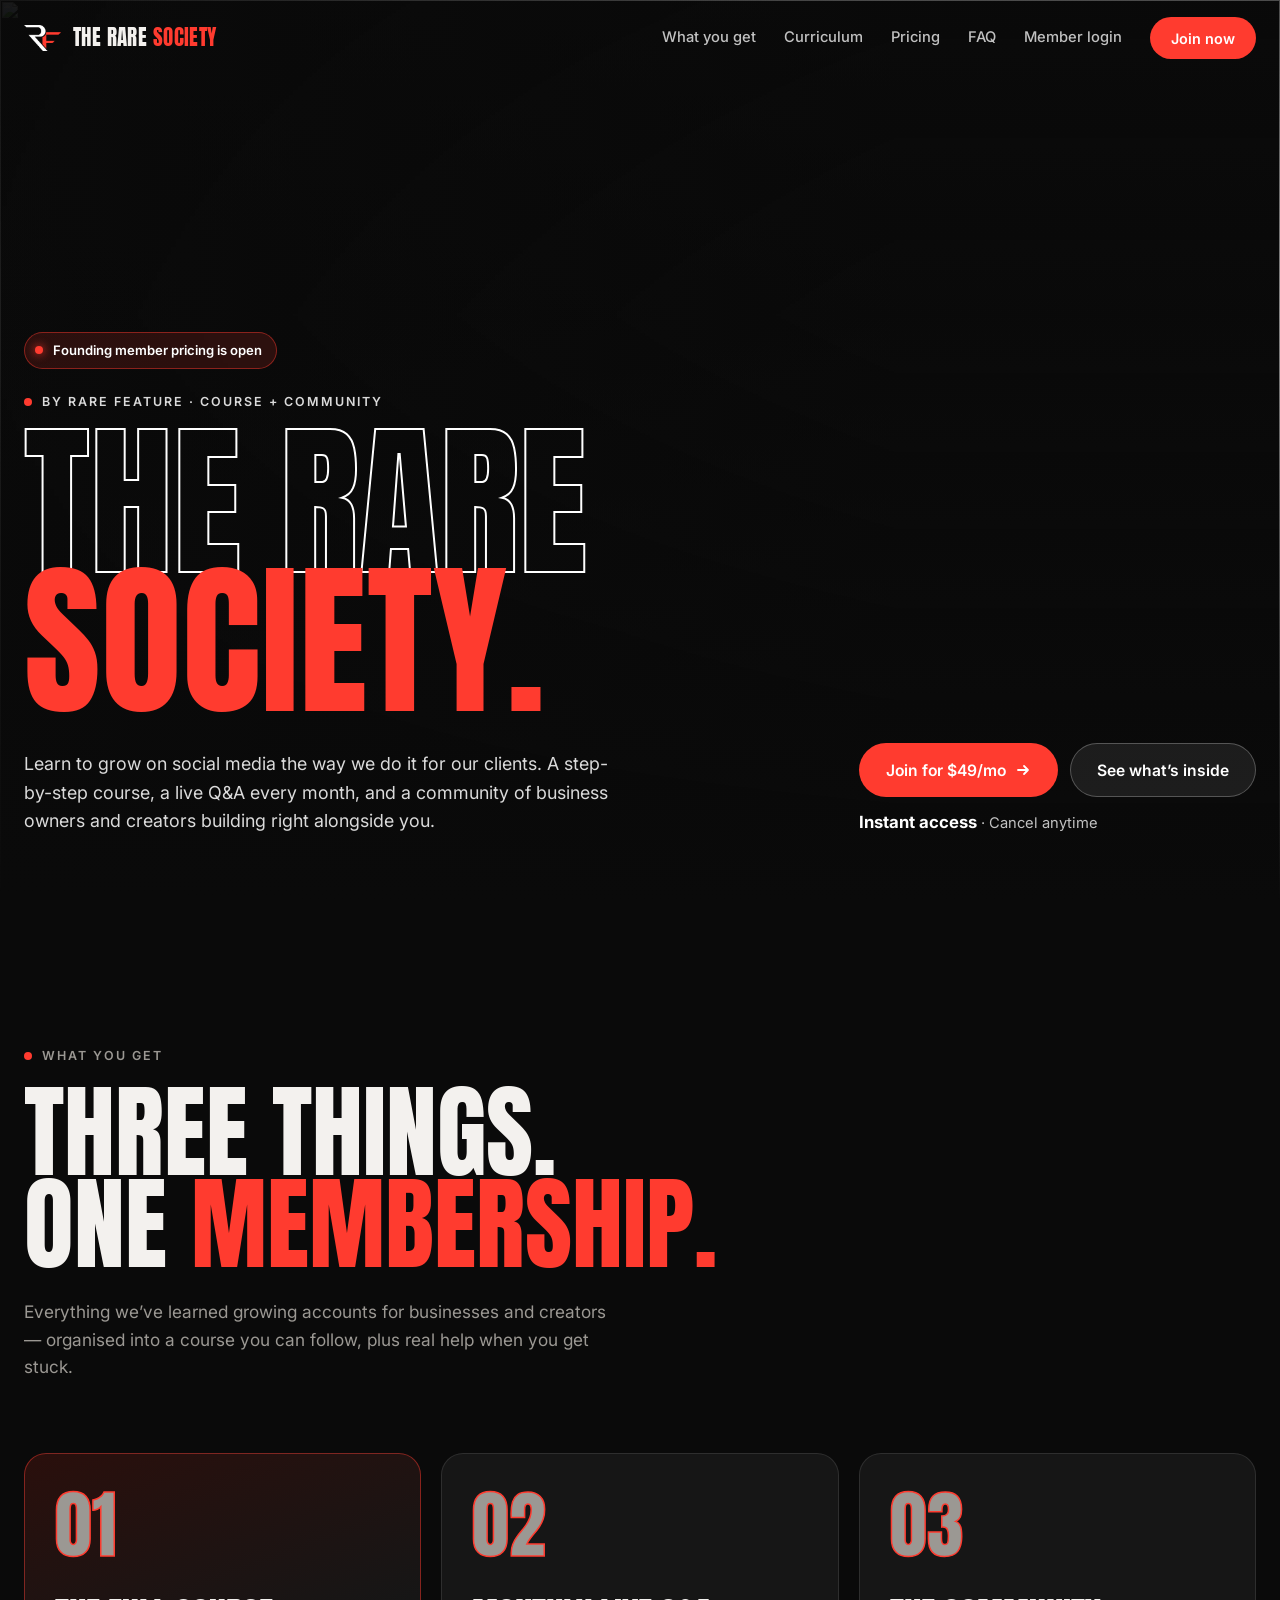
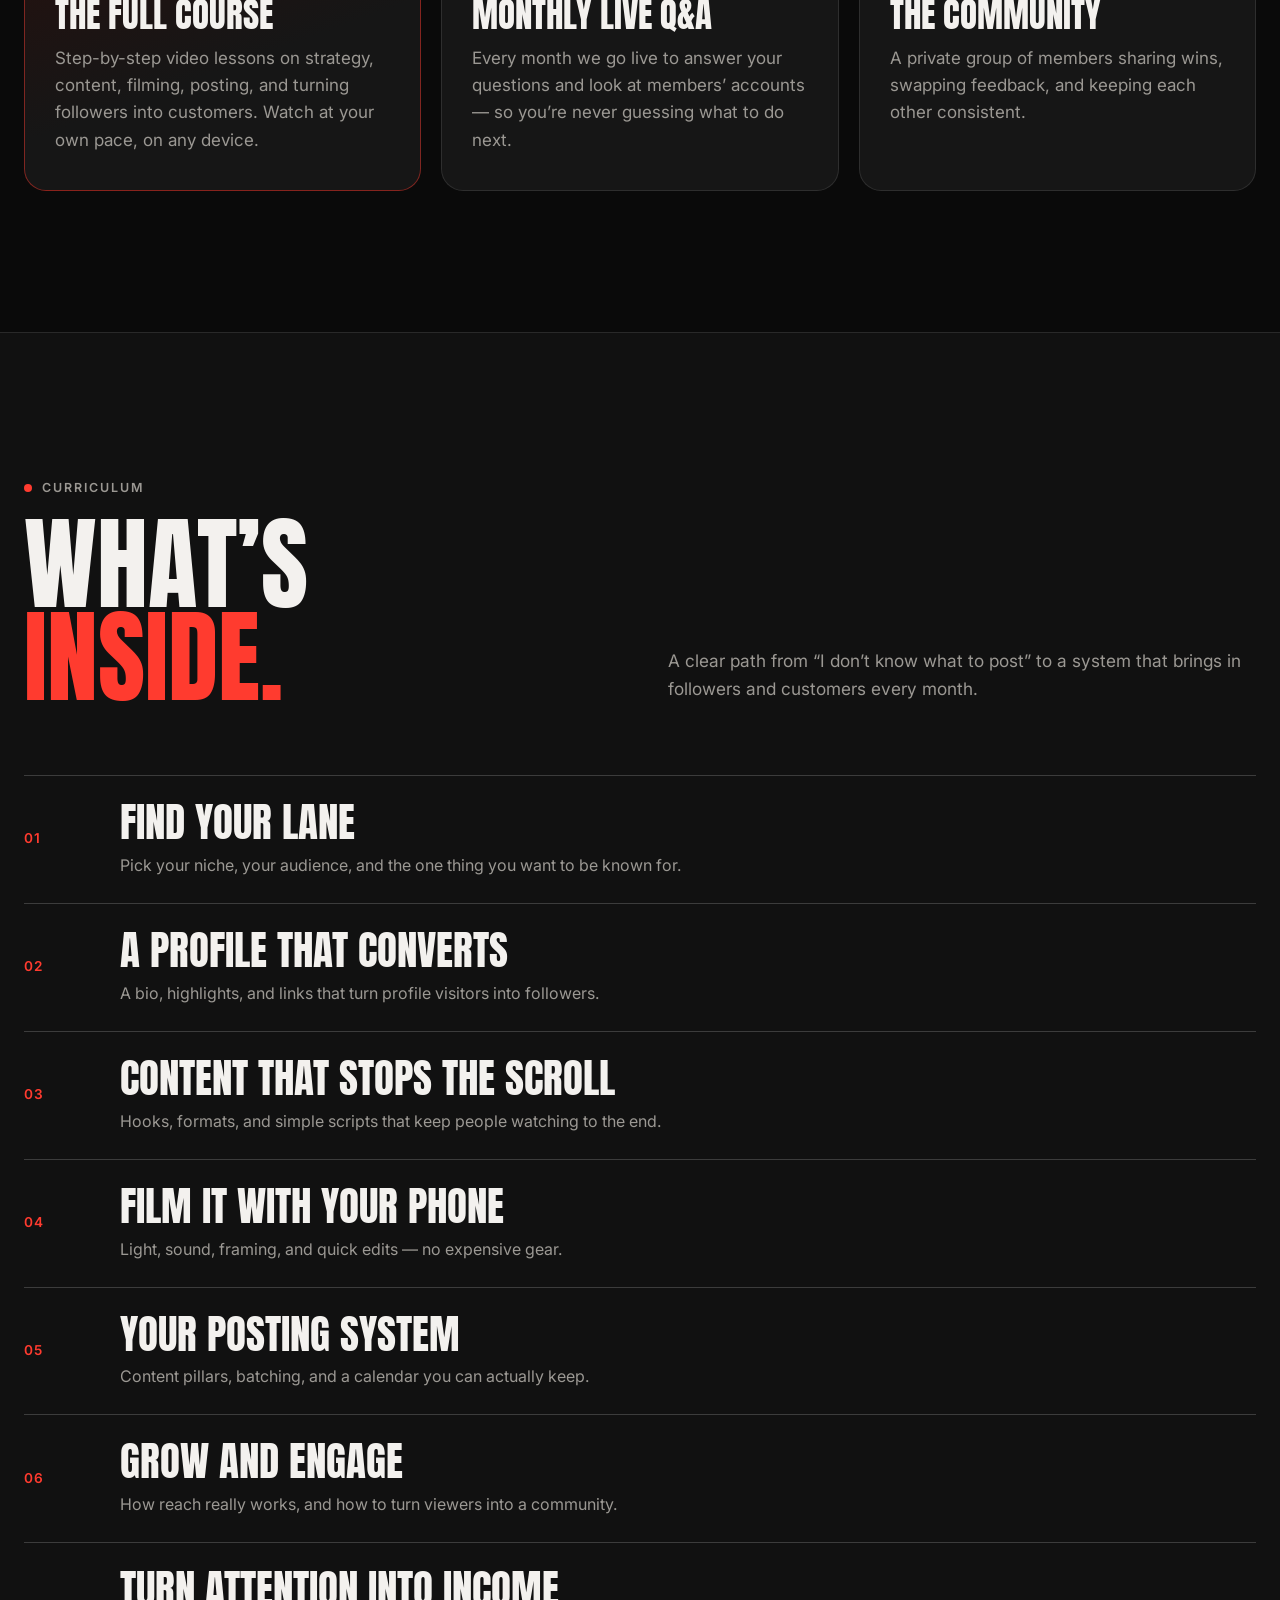
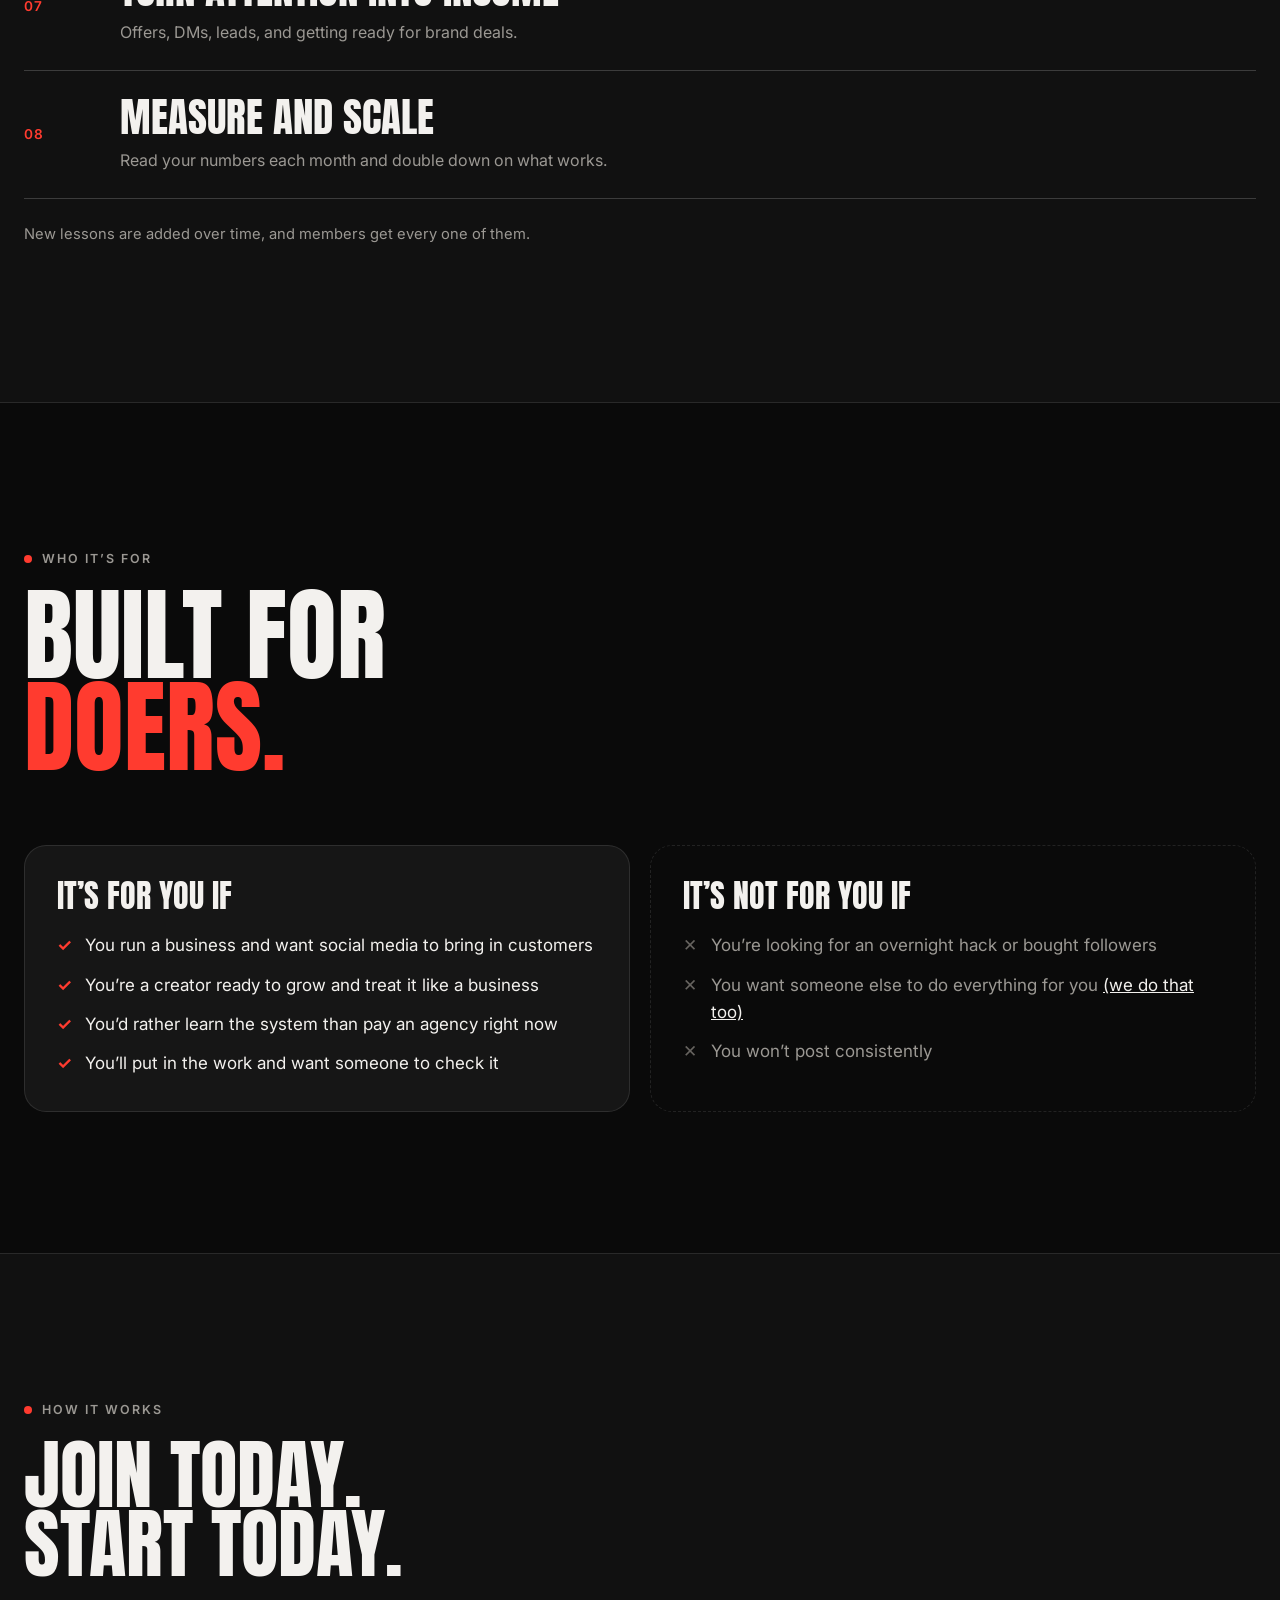
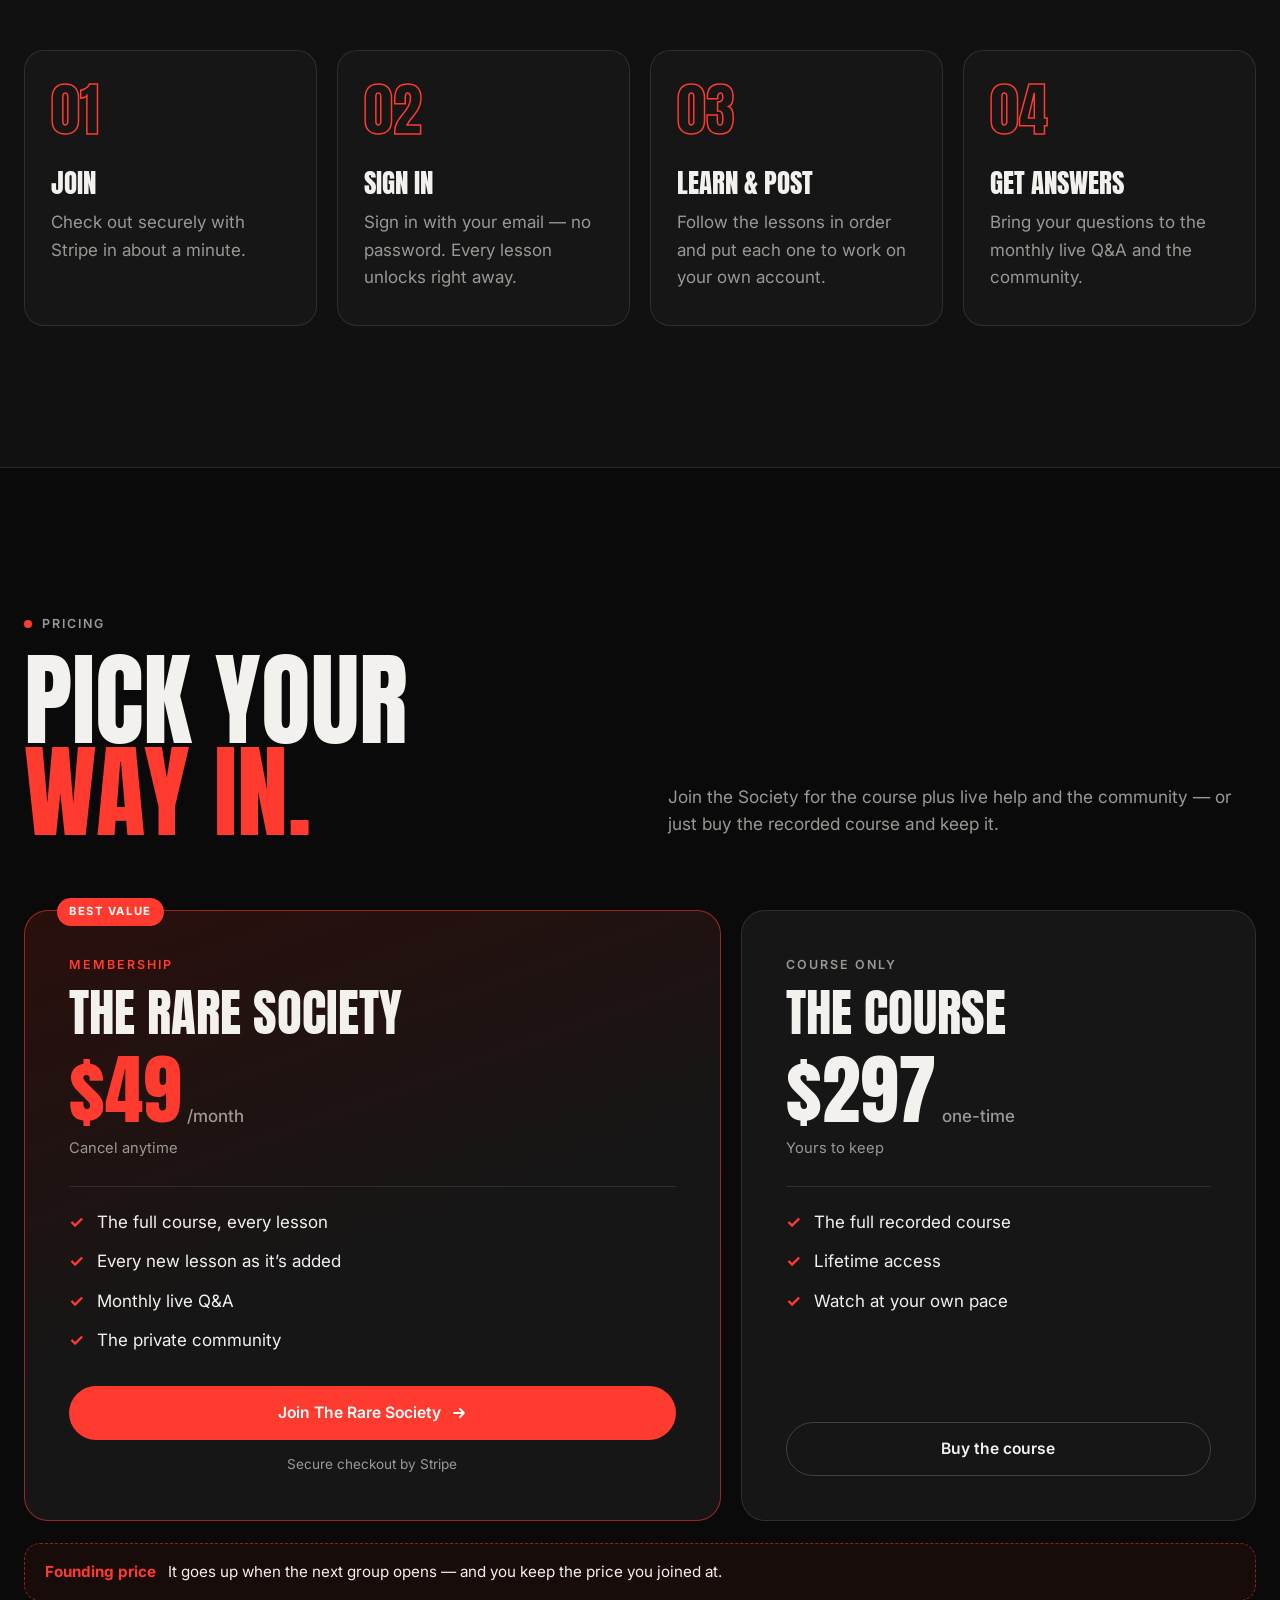
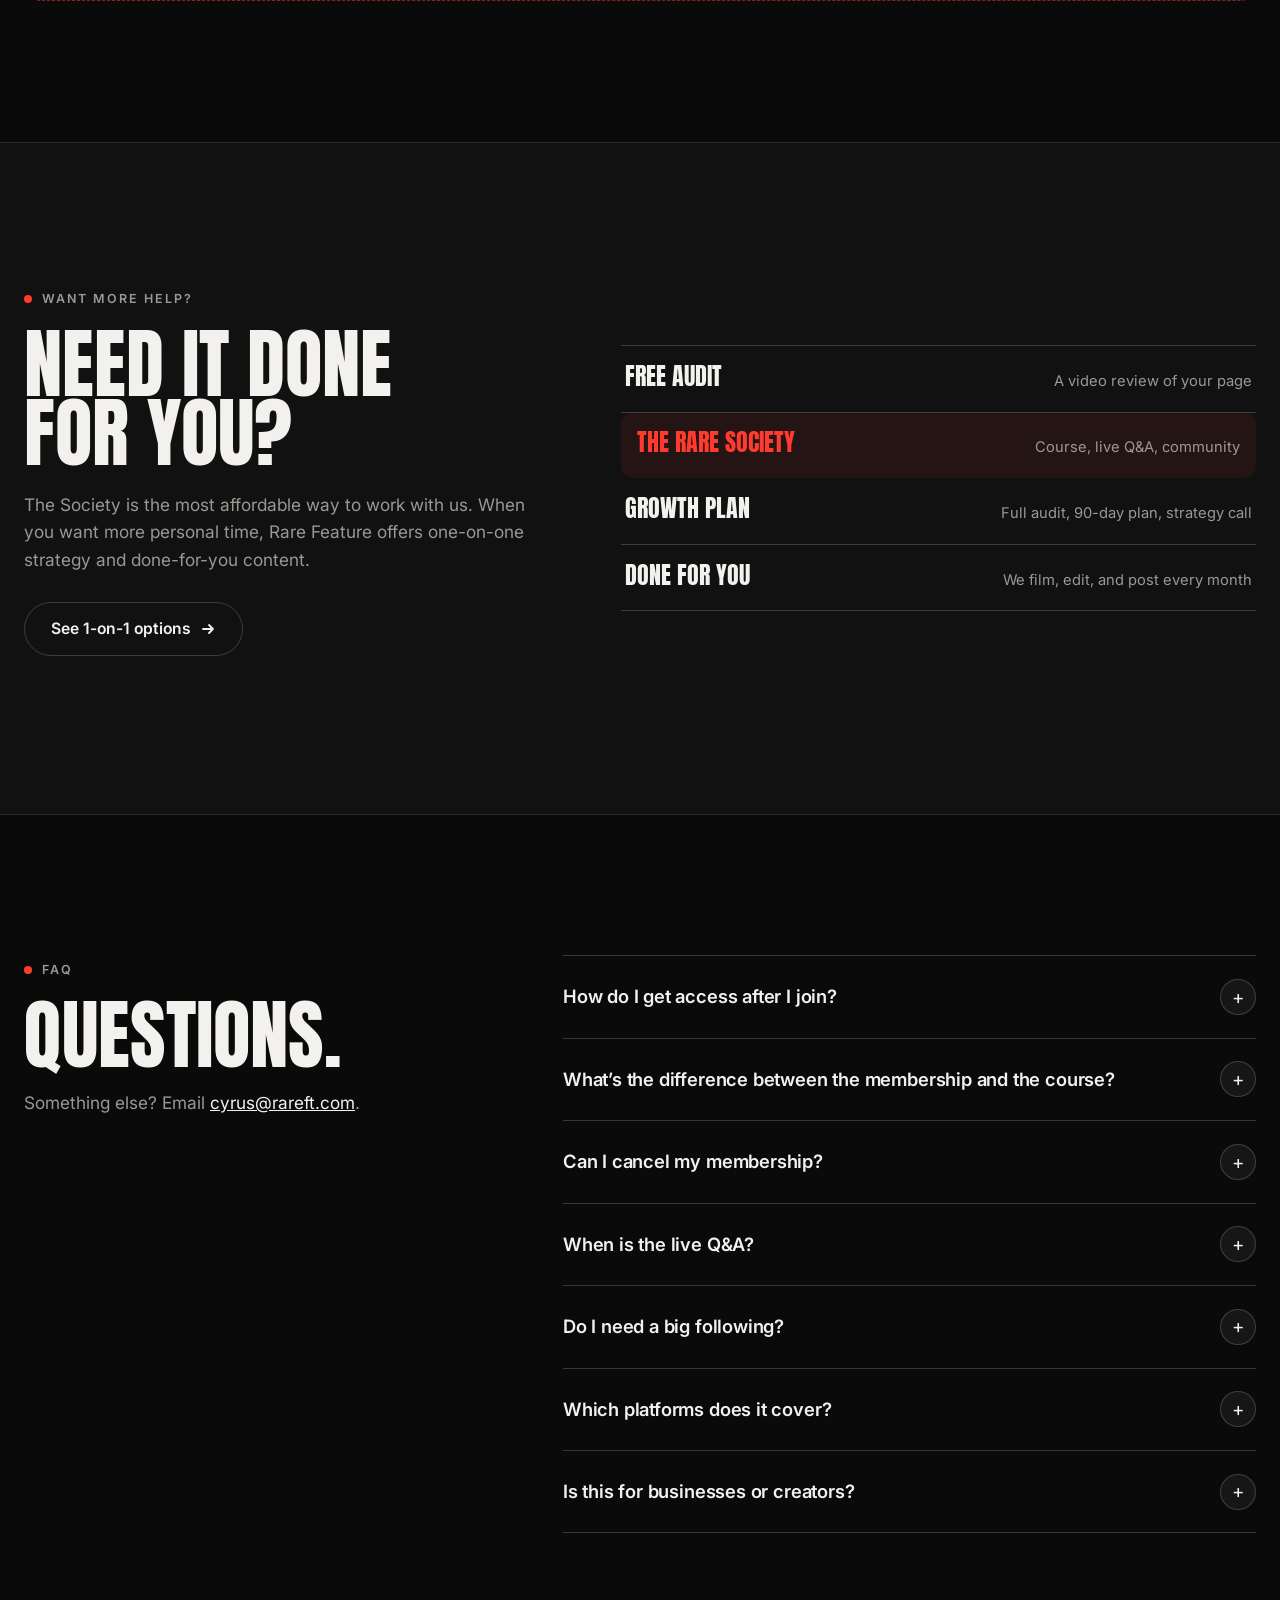
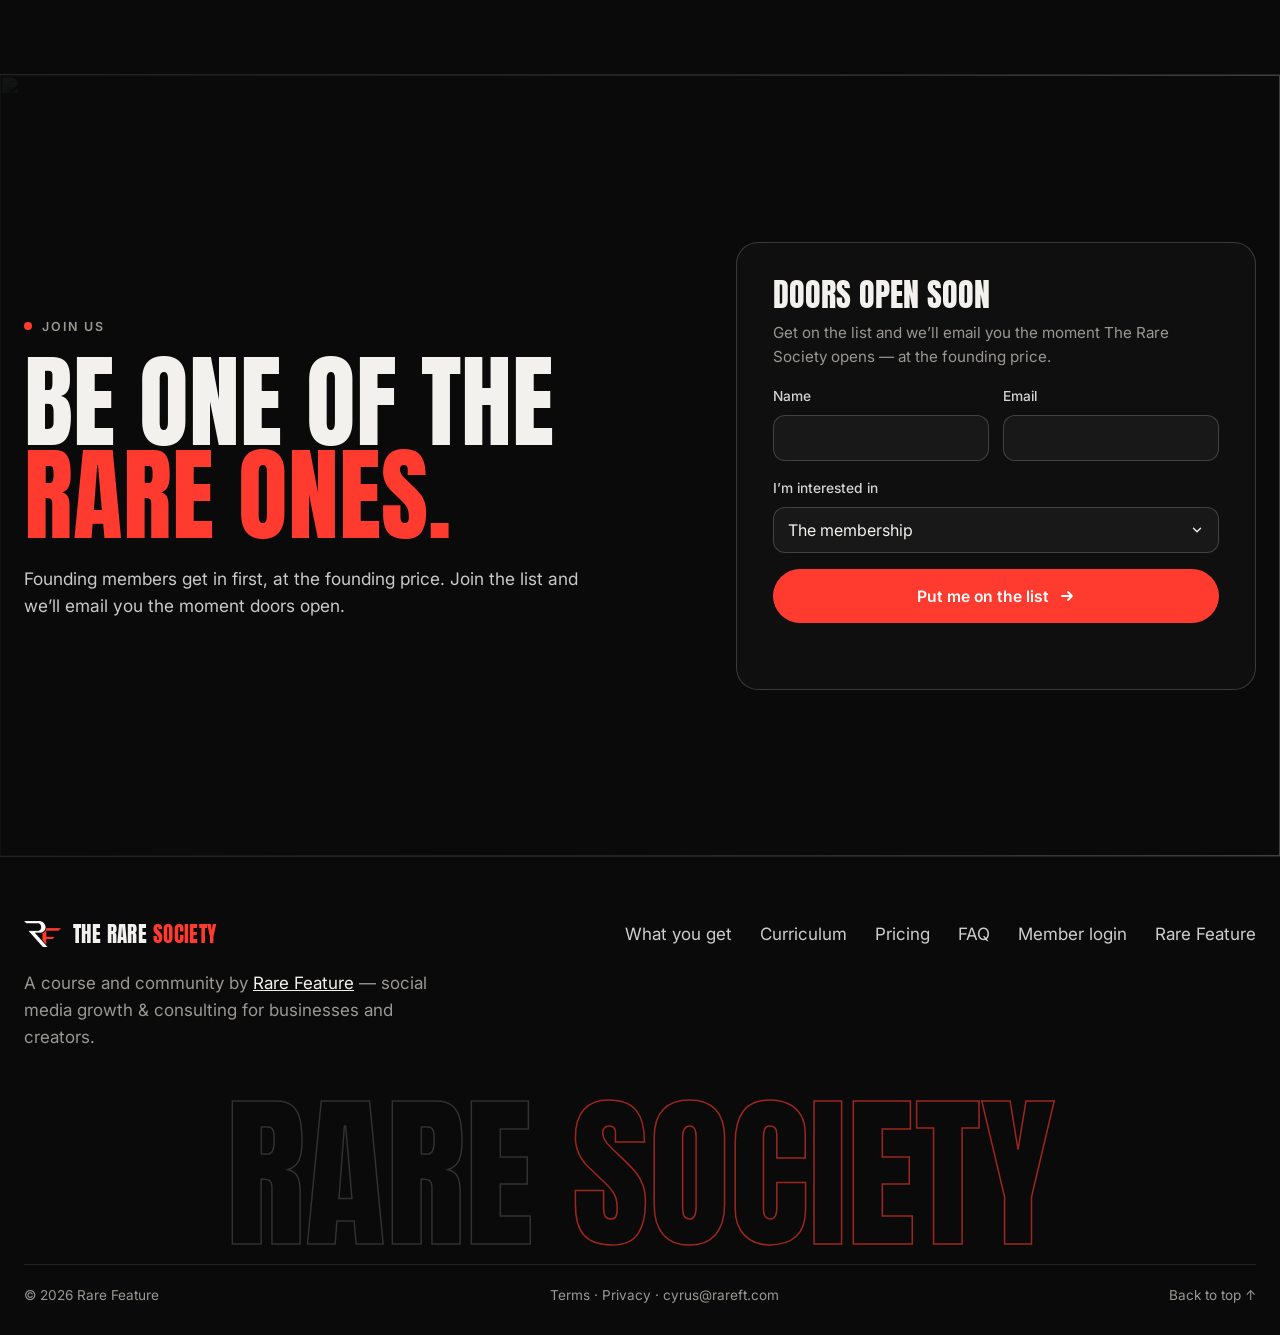
==== index.html @ 8d3c37c0 "The Rare Society: sales page, member login, course area, and admin Co-Authored-By: Claude Opus 5.5 <" ====
<!doctype html>
<html lang="en">
<head>
  <meta charset="utf-8">
  <meta name="viewport" content="width=device-width, initial-scale=1">
  <title>The Rare Society — Social media course &amp; community by Rare Feature</title>
  <meta name="description" content="The Rare Society by Rare Feature: a step-by-step social media growth course, a monthly live Q&amp;A, and a private community. $49/month, cancel anytime.">
  <link rel="canonical" href="https://society.rarefeature.com/">
  <meta property="og:type" content="website">
  <meta property="og:site_name" content="The Rare Society">
  <meta property="og:title" content="The Rare Society — by Rare Feature">
  <meta property="og:description" content="A step-by-step social media course, a monthly live Q&amp;A, and a private community. $49/month.">
  <meta property="og:url" content="https://society.rarefeature.com/">
  <meta property="og:image" content="https://society.rarefeature.com/assets/og.png">
  <meta name="twitter:card" content="summary_large_image">
  <meta name="theme-color" content="#0a0a0a">
  <link rel="icon" href="/favicon.ico" sizes="any">
  <link rel="icon" href="/assets/favicon-48.png" type="image/png" sizes="48x48">
  <link rel="apple-touch-icon" href="/assets/apple-touch-icon.png">
  <link rel="preconnect" href="https://fonts.googleapis.com">
  <link rel="preconnect" href="https://fonts.gstatic.com" crossorigin>
  <link href="https://fonts.googleapis.com/css2?family=Anton&family=Inter:wght@400;500;600;700&display=swap" rel="stylesheet">
  <link rel="stylesheet" href="/society.css?v=1">
</head>
<body>
  <a class="skip" href="#main">Skip to content</a>

  <header class="nav" id="top">
    <div class="wrap nav__inner">
      <a href="/" class="brand" aria-label="The Rare Society home"><img src="/assets/mark.png" alt="" width="240" height="169"><span>The Rare <b>Society</b></span></a>
      <nav class="nav__links" aria-label="Primary">
        <a href="#inside">What you get</a>
        <a href="#curriculum">Curriculum</a>
        <a href="#pricing">Pricing</a>
        <a href="#faq">FAQ</a>
      </nav>
      <a href="/login" class="nav__login" data-demo-link>Member login</a>
      <a href="#pricing" class="btn btn--red btn--sm nav__cta">Join now</a>
      <button class="nav__toggle" aria-label="Open menu" aria-expanded="false" aria-controls="mobile-menu"><span></span><span></span></button>
    </div>
    <div class="mobile-menu" id="mobile-menu" hidden>
      <a href="#inside">What you get</a>
      <a href="#curriculum">Curriculum</a>
      <a href="#pricing">Pricing</a>
      <a href="#faq">FAQ</a>
      <a href="/login" data-demo-link>Member login</a>
      <a href="#pricing" class="btn btn--red">Join The Rare Society</a>
    </div>
  </header>

  <main id="main">
    <section class="hero">
      <div class="hero__media" aria-hidden="true"><img src="https://images.unsplash.com/photo-1560785219-cc81ab373cd3?auto=format&fit=crop&w=2000&q=70" alt="" fetchpriority="high"></div>
      <div class="wrap">
        <p class="founding" data-founding hidden>Founding member pricing is open</p>
        <p class="label">By Rare Feature · Course + community</p>
        <h1 class="hero__title"><span>The Rare</span><em>Society.</em></h1>
        <div class="hero__foot">
          <p class="hero__lede">Learn to grow on social media the way we do it for our clients. A step-by-step course, a live Q&amp;A every month, and a community of business owners and creators building right alongside you.</p>
          <div class="hero__buy">
            <div class="hero__actions">
              <a href="#pricing" class="btn btn--red" data-buy="membership"><span>Join for $<span data-price="membership">49</span>/mo</span> <svg viewBox="0 0 16 16" aria-hidden="true"><path d="M3 8h10M9 4l4 4-4 4"/></svg></a>
              <a href="#curriculum" class="btn btn--glass">See what’s inside</a>
            </div>
            <p class="hero__price"><b>Instant access</b> · Cancel anytime</p>
          </div>
        </div>
      </div>
    </section>

    <!-- WHAT YOU GET -->
    <section class="section" id="inside">
      <div class="wrap">
        <div class="head head--row">
          <div>
            <p class="label">What you get</p>
            <h2 class="display">Three things.<br>One <em>membership.</em></h2>
          </div>
          <p class="sub">Everything we’ve learned growing accounts for businesses and creators — organised into a course you can follow, plus real help when you get stuck.</p>
        </div>
        <div class="pillars">
          <article class="pillar pillar--hot reveal">
            <p class="pillar__n">01</p>
            <h3>The full course</h3>
            <p>Step-by-step video lessons on strategy, content, filming, posting, and turning followers into customers. Watch at your own pace, on any device.</p>
          </article>
          <article class="pillar reveal">
            <p class="pillar__n">02</p>
            <h3>Monthly live Q&amp;A</h3>
            <p>Every month we go live to answer your questions and look at members’ accounts — so you’re never guessing what to do next.</p>
          </article>
          <article class="pillar reveal">
            <p class="pillar__n">03</p>
            <h3>The community</h3>
            <p>A private group of members sharing wins, swapping feedback, and keeping each other consistent.</p>
          </article>
        </div>
      </div>
    </section>

    <!-- CURRICULUM -->
    <section class="section section--panel" id="curriculum">
      <div class="wrap">
        <div class="head head--row">
          <div>
            <p class="label">Curriculum</p>
            <h2 class="display">What’s<br><em>inside.</em></h2>
          </div>
          <p class="sub">A clear path from “I don’t know what to post” to a system that brings in followers and customers every month.</p>
        </div>
        <div class="curr" id="curr"></div>
        <p class="curr__note" id="curr-note">New lessons are added over time, and members get every one of them.</p>
      </div>
    </section>

    <!-- FOR YOU -->
    <section class="section">
      <div class="wrap">
        <div class="head">
          <p class="label">Who it’s for</p>
          <h2 class="display">Built for<br><em>doers.</em></h2>
        </div>
        <div class="fit">
          <article class="fit__card reveal">
            <h3>It’s for you if</h3>
            <ul class="ticks">
              <li>You run a business and want social media to bring in customers</li>
              <li>You’re a creator ready to grow and treat it like a business</li>
              <li>You’d rather learn the system than pay an agency right now</li>
              <li>You’ll put in the work and want someone to check it</li>
            </ul>
          </article>
          <article class="fit__card fit__card--no reveal">
            <h3>It’s not for you if</h3>
            <ul class="crosses">
              <li>You’re looking for an overnight hack or bought followers</li>
              <li>You want someone else to do everything for you <a href="https://rarefeature.com/pricing" style="color:var(--text)">(we do that too)</a></li>
              <li>You won’t post consistently</li>
            </ul>
          </article>
        </div>
      </div>
    </section>

    <!-- HOW IT WORKS -->
    <section class="section section--panel">
      <div class="wrap">
        <div class="head">
          <p class="label">How it works</p>
          <h2 class="display display--md">Join today.<br>Start today.</h2>
        </div>
        <ol class="steps">
          <li class="step reveal"><b>01</b><h3>Join</h3><p>Check out securely with Stripe in about a minute.</p></li>
          <li class="step reveal"><b>02</b><h3>Sign in</h3><p>Sign in with your email — no password. Every lesson unlocks right away.</p></li>
          <li class="step reveal"><b>03</b><h3>Learn &amp; post</h3><p>Follow the lessons in order and put each one to work on your own account.</p></li>
          <li class="step reveal"><b>04</b><h3>Get answers</h3><p>Bring your questions to the monthly live Q&amp;A and the community.</p></li>
        </ol>
      </div>
    </section>

    <!-- PRICING -->
    <section class="section" id="pricing">
      <div class="wrap">
        <div class="head head--row">
          <div>
            <p class="label">Pricing</p>
            <h2 class="display">Pick your<br><em>way in.</em></h2>
          </div>
          <p class="sub">Join the Society for the course plus live help and the community — or just buy the recorded course and keep it.</p>
        </div>
        <div class="prices">
          <article class="price-card price-card--hot reveal">
            <p class="price-card__badge">Best value</p>
            <p class="price-card__k">Membership</p>
            <h3>The Rare Society</h3>
            <p class="price"><span>$<span data-price="membership" style="font:inherit;color:inherit;margin:0">49</span></span>/month</p>
            <p class="price-card__alt">Cancel anytime</p>
            <ul class="ticks">
              <li>The full course, every lesson</li>
              <li>Every new lesson as it’s added</li>
              <li>Monthly live Q&amp;A</li>
              <li>The private community</li>
            </ul>
            <a href="#waitlist" class="btn btn--red btn--block" data-buy="membership">Join The Rare Society <svg viewBox="0 0 16 16" aria-hidden="true"><path d="M3 8h10M9 4l4 4-4 4"/></svg></a>
            <p class="price-card__fine">Secure checkout by Stripe</p>
          </article>
          <article class="price-card reveal">
            <p class="price-card__k">Course only</p>
            <h3>The course</h3>
            <p class="price"><span>$<span data-price="course" style="font:inherit;color:inherit;margin:0">297</span></span>one-time</p>
            <p class="price-card__alt" data-plan-label>Yours to keep</p>
            <ul class="ticks">
              <li>The full recorded course</li>
              <li>Lifetime access</li>
              <li>Watch at your own pace</li>
            </ul>
            <a href="#waitlist" class="btn btn--line btn--block" data-buy="course">Buy the course</a>
            <a href="#waitlist" class="btn btn--ghost btn--block" data-buy="course-plan" hidden></a>
          </article>
        </div>
        <p class="founding-note" data-founding hidden><b>Founding price</b><span data-founding-text></span></p>
      </div>
    </section>

    <!-- LADDER -->
    <section class="section section--panel">
      <div class="wrap ladder">
        <div>
          <p class="label">Want more help?</p>
          <h2 class="display display--md">Need it done<br>for you?</h2>
          <p class="sub" style="margin-top:24px">The Society is the most affordable way to work with us. When you want more personal time, Rare Feature offers one-on-one strategy and done-for-you content.</p>
          <p style="margin-top:28px"><a href="https://rarefeature.com/pricing" class="btn btn--line">See 1-on-1 options <svg viewBox="0 0 16 16" aria-hidden="true"><path d="M3 8h10M9 4l4 4-4 4"/></svg></a></p>
        </div>
        <ol>
          <li><b>Free audit</b><span>A video review of your page</span></li>
          <li class="is-here"><b>The Rare Society</b><span>Course, live Q&amp;A, community</span></li>
          <li><b>Growth Plan</b><span>Full audit, 90-day plan, strategy call</span></li>
          <li><b>Done for you</b><span>We film, edit, and post every month</span></li>
        </ol>
      </div>
    </section>

    <!-- FAQ -->
    <section class="section" id="faq">
      <div class="wrap faq">
        <div class="head">
          <p class="label">FAQ</p>
          <h2 class="display display--md">Questions.</h2>
          <p class="sub" style="margin-top:20px">Something else? Email <a href="mailto:cyrus@rareft.com" style="color:var(--text)">cyrus@rareft.com</a>.</p>
        </div>
        <div class="faq__list">
          <details><summary>How do I get access after I join?</summary><p>Right after checkout, go to the member login and sign in with the email you used to pay. We email you a one-time sign-in link — no password — and every lesson is unlocked.</p></details>
          <details><summary>What’s the difference between the membership and the course?</summary><p>The course is the recorded lessons, yours to keep for a one-time price. The membership includes the same course plus the monthly live Q&amp;A, the private community, and every new lesson we add — for as long as you’re a member.</p></details>
          <details><summary>Can I cancel my membership?</summary><p>Yes, anytime. Request it from your account page or email us, and it’s cancelled before your next billing date. You keep access until the end of the month you paid for.</p></details>
          <details><summary>When is the live Q&amp;A?</summary><p>Once a month. The date, time, and join link are posted in your member area ahead of each session.</p></details>
          <details><summary>Do I need a big following?</summary><p>No. The course starts from the beginning and works whether you have zero followers or you’re already established.</p></details>
          <details><summary>Which platforms does it cover?</summary><p>The lessons focus on short-form video — Instagram, TikTok, YouTube Shorts, and Facebook — and the same ideas carry over to LinkedIn and X.</p></details>
          <details><summary>Is this for businesses or creators?</summary><p>Both. Business owners learn how to turn social media into customers; creators learn how to grow an audience and turn it into income.</p></details>
        </div>
      </div>
    </section>

    <!-- WAITLIST / CLOSING -->
    <section class="cta" id="waitlist">
      <div class="cta__media" aria-hidden="true"><img src="https://images.unsplash.com/photo-1650654844295-0d19ab5b468d?auto=format&fit=crop&w=2000&q=65" alt="" loading="lazy"></div>
      <div class="wrap cta__grid">
        <div>
          <p class="label">Join us</p>
          <h2 class="display">Be one of the<br><em>rare ones.</em></h2>
          <p class="sub" id="cta-sub">Most people never post consistently. Members do — with a plan, real feedback, and people in their corner.</p>
          <div class="cta__actions" id="cta-buy">
            <a href="#pricing" class="btn btn--red" data-buy="membership"><span>Join for $<span data-price="membership">49</span>/mo</span> <svg viewBox="0 0 16 16" aria-hidden="true"><path d="M3 8h10M9 4l4 4-4 4"/></svg></a>
            <a href="#pricing" class="btn btn--glass">Compare options</a>
          </div>
        </div>
        <form class="form" id="waitlist-form" novalidate hidden>
          <h3>Doors open soon</h3>
          <p>Get on the list and we’ll email you the moment The Rare Society opens — at the founding price.</p>
          <div class="row2">
            <label class="field">Name<input name="name" type="text" autocomplete="name" required maxlength="200"></label>
            <label class="field">Email<input name="email" type="email" autocomplete="email" required maxlength="320"></label>
          </div>
          <label class="field">I’m interested in
            <select name="want">
              <option value="Membership ($49/mo)">The membership</option>
              <option value="Course only">The course only</option>
              <option value="Not sure yet">Not sure yet</option>
            </select>
          </label>
          <button type="submit" class="btn btn--red btn--block">Put me on the list <svg viewBox="0 0 16 16" aria-hidden="true"><path d="M3 8h10M9 4l4 4-4 4"/></svg></button>
          <p class="msg" role="status" aria-live="polite"></p>
        </form>
      </div>
    </section>
  </main>

  <footer class="footer">
    <div class="wrap">
      <div class="footer__top">
        <div>
          <a href="/" class="brand"><img src="/assets/mark.png" alt="" width="240" height="169"><span>The Rare <b>Society</b></span></a>
          <p>A course and community by <a href="https://rarefeature.com" style="color:var(--text)">Rare Feature</a> — social media growth &amp; consulting for businesses and creators.</p>
        </div>
        <nav aria-label="Footer">
          <a href="#inside">What you get</a><a href="#curriculum">Curriculum</a><a href="#pricing">Pricing</a><a href="#faq">FAQ</a><a href="/login" data-demo-link>Member login</a><a href="https://rarefeature.com">Rare Feature</a>
        </nav>
      </div>
      <p class="footer__word" aria-hidden="true">RARE <span>SOCIETY</span></p>
      <div class="footer__bottom">
        <p>© <span id="year"></span> Rare Feature</p>
        <p><a href="https://rarefeature.com/terms">Terms</a> · <a href="https://rarefeature.com/privacy">Privacy</a> · <a href="mailto:cyrus@rareft.com">cyrus@rareft.com</a></p>
        <a href="#top">Back to top ↑</a>
      </div>
    </div>
  </footer>

  <script src="https://cdn.jsdelivr.net/npm/@supabase/supabase-js@2"></script>
  <script src="/config.js?v=1"></script>
  <script src="/core.js?v=1"></script>
  <script src="/home.js?v=1"></script>
</body>
</html>
---- society.css ----
:root {
  --bg: #0a0a0a;
  --bg-2: #111111;
  --surface: #161616;
  --surface-2: #1d1d1d;
  --line: rgba(255, 255, 255, .1);
  --line-2: rgba(255, 255, 255, .18);
  --text: #f3f1ee;
  --muted: #9b9893;
  --red: #ff3b2f;
  --red-dark: #e02a1f;
  --green: #4ade80;
  --display: "Anton", Impact, "Arial Narrow", sans-serif;
  --sans: "Inter", system-ui, sans-serif;
  --ease: cubic-bezier(.2, .7, .2, 1);
}

*, *::before, *::after { box-sizing: border-box; }
html { scroll-behavior: smooth; scroll-padding-top: 90px; }
body { margin: 0; background: var(--bg); color: var(--text); font: 400 17px/1.6 var(--sans); -webkit-font-smoothing: antialiased; overflow-x: hidden; }
img { display: block; max-width: 100%; }
[hidden] { display: none !important; }
a { color: inherit; }
::selection { background: var(--red); color: #fff; }
h1, h2, h3 { margin: 0 0 .5em; font-weight: 400; }
p { margin: 0 0 1em; }
button { font: inherit; }
.wrap { width: min(1240px, 100% - 48px); margin-inline: auto; }
.skip { position: absolute; left: -999px; top: 8px; background: var(--red); color: #fff; padding: 8px 14px; border-radius: 6px; z-index: 200; }
.skip:focus { left: 8px; }
:focus-visible { outline: 2px solid var(--red); outline-offset: 3px; }
.sr-only { position: absolute; width: 1px; height: 1px; overflow: hidden; clip: rect(0 0 0 0); white-space: nowrap; }

.label { display: inline-flex; align-items: center; gap: 10px; font-size: .78rem; font-weight: 600; letter-spacing: .16em; text-transform: uppercase; color: var(--muted); margin-bottom: 20px; }
.label::before { content: ""; width: 8px; height: 8px; border-radius: 50%; background: var(--red); }
.display { font-family: var(--display); text-transform: uppercase; font-size: clamp(3rem, 8vw, 7.4rem); line-height: .9; margin: 0; }
.display--md { font-size: clamp(2.6rem, 6vw, 5.2rem); }
.display em { font-style: normal; color: var(--red); }
.sub { color: var(--muted); font-size: 1.08rem; max-width: 34em; margin: 0; }

/* Buttons */
.btn { display: inline-flex; align-items: center; justify-content: center; gap: .6em; height: 54px; padding: 0 26px; border-radius: 999px; border: 1.5px solid transparent; font: 600 .98rem var(--sans); text-decoration: none; cursor: pointer; background: transparent; color: var(--text); transition: background .25s var(--ease), color .25s var(--ease), border-color .25s var(--ease), transform .25s var(--ease); }
.btn svg { width: 16px; height: 16px; fill: none; stroke: currentColor; stroke-width: 1.8; stroke-linecap: round; stroke-linejoin: round; transition: transform .25s var(--ease); }
.btn:hover svg { transform: translateX(4px); }
.btn--sm { height: 42px; padding: 0 20px; font-size: .9rem; }
.btn--xs { height: 34px; padding: 0 14px; font-size: .82rem; }
.btn--block { width: 100%; }
.btn--red { background: var(--red); color: #fff; }
.btn--red:hover { background: var(--red-dark); transform: translateY(-2px); }
.btn--glass { background: rgba(255,255,255,.08); border-color: rgba(255,255,255,.25); color: #fff; backdrop-filter: blur(10px); -webkit-backdrop-filter: blur(10px); }
.btn--glass:hover { background: rgba(255,255,255,.16); }
.btn--line { border-color: var(--line-2); }
.btn--line:hover { border-color: var(--text); background: var(--text); color: var(--bg); }
.btn--ghost { color: var(--muted); padding: 0 10px; }
.btn--ghost:hover { color: #fff; }
.btn[disabled] { opacity: .55; pointer-events: none; }

/* Brand */
.brand { display: inline-flex; align-items: center; gap: 12px; text-decoration: none; line-height: 1; flex: none; }
.brand img { height: 26px; width: auto; }
.brand span { font: 400 1.32rem/1 var(--display); text-transform: uppercase; letter-spacing: .02em; white-space: nowrap; }
.brand span b { font-weight: 400; color: var(--red); }

/* Nav */
.nav { position: fixed; inset: 0 0 auto; z-index: 100; border-bottom: 1px solid transparent; transition: background .35s, border-color .35s; }
.nav.is-scrolled, .nav.is-open, .nav--solid { background: rgba(10,10,10,.88); backdrop-filter: blur(14px); -webkit-backdrop-filter: blur(14px); border-color: var(--line); }
.nav__inner { display: flex; align-items: center; gap: 28px; height: 76px; }
.nav__links { display: flex; gap: 28px; margin-left: auto; }
.nav__links a, .nav__login { text-decoration: none; font-size: .92rem; font-weight: 500; color: rgba(255,255,255,.75); transition: color .2s; }
.nav__links a:hover, .nav__login:hover { color: #fff; }
.nav__toggle { display: none; flex: none; margin-left: auto; background: none; border: 0; width: 44px; height: 44px; cursor: pointer; position: relative; }
.nav__toggle span { position: absolute; left: 11px; right: 11px; height: 2px; background: #fff; transition: transform .25s; }
.nav__toggle span:first-child { top: 17px; }
.nav__toggle span:last-child { top: 25px; }
.nav__toggle[aria-expanded="true"] span:first-child { transform: translateY(4px) rotate(45deg); }
.nav__toggle[aria-expanded="true"] span:last-child { transform: translateY(-4px) rotate(-45deg); }
.mobile-menu { display: flex; flex-direction: column; padding: 8px 24px 28px; background: var(--bg); border-top: 1px solid var(--line); min-height: calc(100vh - 76px); }
.mobile-menu a:not(.btn) { padding: 14px 0; text-decoration: none; font: 400 2.2rem/1 var(--display); text-transform: uppercase; border-bottom: 1px solid var(--line); }
.mobile-menu .btn { margin-top: 24px; }

/* Hero */
.hero { position: relative; min-height: 100svh; display: flex; align-items: flex-end; padding: 130px 0 64px; overflow: hidden; isolation: isolate; }
.hero__media { position: absolute; inset: 0; z-index: -1; }
.hero__media img { width: 100%; height: 100%; object-fit: cover; object-position: 65% 30%; transform: scale(1.06); animation: zoom 18s ease-out forwards; }
.hero__media::after { content: ""; position: absolute; inset: 0; background: linear-gradient(180deg, rgba(10,10,10,.6) 0%, rgba(10,10,10,.25) 35%, rgba(10,10,10,.7) 70%, var(--bg) 100%), linear-gradient(90deg, rgba(10,10,10,.85) 0%, rgba(10,10,10,.1) 70%); }
@keyframes zoom { to { transform: scale(1); } }
.hero .label { color: rgba(255,255,255,.85); }
.hero__title { font-family: var(--display); text-transform: uppercase; font-size: clamp(4.2rem, 13vw, 12.5rem); line-height: .84; margin: 0 0 32px; animation: riseIn 1s var(--ease) both; }
.hero__title span { display: block; color: transparent; -webkit-text-stroke: 2px #fff; }
.hero__title em { font-style: normal; color: var(--red); }
.hero__foot { display: flex; align-items: flex-end; justify-content: space-between; gap: 28px 48px; flex-wrap: wrap; animation: riseIn 1s .2s var(--ease) both; }
.hero__lede { max-width: 34em; font-size: clamp(1.04rem, 1.4vw, 1.22rem); color: rgba(255,255,255,.85); margin: 0; }
.hero__buy { display: grid; gap: 12px; justify-items: start; }
.hero__actions { display: flex; flex-wrap: wrap; gap: 12px; }
.hero__price { margin: 0; font-size: .92rem; color: rgba(255,255,255,.75); }
.hero__price b { color: #fff; font-size: 1.05rem; }
@keyframes riseIn { from { opacity: 0; transform: translateY(26px); } to { opacity: 1; transform: none; } }

.founding { display: inline-flex; align-items: center; gap: 10px; margin: 0 0 18px; padding: 7px 14px 7px 10px; border-radius: 999px; background: rgba(255,59,47,.14); border: 1px solid rgba(255,59,47,.45); color: #fff; font-size: .82rem; font-weight: 600; }
.founding::before { content: ""; width: 8px; height: 8px; border-radius: 50%; background: var(--red); box-shadow: 0 0 10px var(--red); animation: pulse 1.4s ease-in-out infinite; }
@keyframes pulse { 50% { opacity: .3; } }

/* Sections */
.section { padding: clamp(88px, 11vw, 150px) 0; position: relative; }
.section--panel { background: var(--bg-2); border-block: 1px solid var(--line); }
.head { margin-bottom: clamp(44px, 6vw, 72px); }
.head--row { display: flex; justify-content: space-between; align-items: flex-end; gap: 28px 64px; flex-wrap: wrap; }
.reveal { opacity: 0; transform: translateY(26px); transition: opacity .9s var(--ease), transform .9s var(--ease); }
.reveal.is-in { opacity: 1; transform: none; }

/* Pillars */
.pillars { display: grid; grid-template-columns: repeat(3, 1fr); gap: 20px; }
.pillar { position: relative; padding: 34px 30px 36px; border-radius: 22px; background: var(--surface); border: 1px solid var(--line); overflow: hidden; }
.pillar__n { font: 400 4.6rem/1 var(--display); color: transparent; -webkit-text-stroke: 1.5px var(--red); margin: 0 0 40px; }
.pillar h3 { font: 400 2.2rem/.95 var(--display); text-transform: uppercase; margin-bottom: 14px; }
.pillar p { color: var(--muted); margin: 0; }
.pillar--hot { background: linear-gradient(160deg, #2a0f0c 0%, var(--surface) 60%); border-color: rgba(255,59,47,.45); }

/* Curriculum */
.curr { border-top: 1px solid var(--line-2); counter-reset: mod; }
.curr details { border-bottom: 1px solid var(--line-2); counter-increment: mod; }
.curr summary { list-style: none; cursor: pointer; display: grid; grid-template-columns: 72px 1fr auto 40px; gap: 8px 24px; align-items: center; padding: 26px 0; }
.curr summary::-webkit-details-marker { display: none; }
.curr summary::before { content: counter(mod, decimal-leading-zero); font-size: .85rem; font-weight: 600; color: var(--red); letter-spacing: .1em; }
.curr summary::after { content: "+"; width: 36px; height: 36px; border-radius: 50%; display: grid; place-items: center; background: var(--surface); border: 1px solid var(--line-2); transition: transform .3s var(--ease), background .3s; }
.curr details[open] summary::after { transform: rotate(45deg); background: var(--red); border-color: var(--red); }
.curr__t { font: 400 clamp(1.7rem, 3.2vw, 2.6rem)/1 var(--display); text-transform: uppercase; }
.curr__t small { display: block; margin-top: 10px; font: 400 1rem/1.5 var(--sans); text-transform: none; color: var(--muted); }
.curr__count { font-size: .85rem; color: var(--muted); white-space: nowrap; }
.curr ol { list-style: none; margin: 0; padding: 0 0 28px 96px; display: grid; gap: 2px; }
.curr li { display: flex; justify-content: space-between; gap: 16px; padding: 10px 0; border-top: 1px solid var(--line); color: rgba(255,255,255,.85); }
.curr li span { color: var(--muted); font-size: .88rem; white-space: nowrap; }
.curr__note { margin-top: 24px; color: var(--muted); font-size: .92rem; }

/* For you */
.fit { display: grid; grid-template-columns: 1fr 1fr; gap: 20px; }
.fit__card { padding: 34px 32px; border-radius: 22px; background: var(--surface); border: 1px solid var(--line); }
.fit__card h3 { font: 400 2rem/1 var(--display); text-transform: uppercase; margin-bottom: 20px; }
.fit__card--no { background: transparent; border-style: dashed; }
.ticks, .crosses { list-style: none; padding: 0; margin: 0; display: grid; gap: 12px; }
.ticks li, .crosses li { position: relative; padding-left: 28px; }
.ticks li::before { content: "✓"; position: absolute; left: 0; color: var(--red); font-weight: 700; }
.crosses li { color: var(--muted); }
.crosses li::before { content: "✕"; position: absolute; left: 0; color: #66635f; }

/* Steps */
.steps { list-style: none; margin: 0; padding: 0; display: grid; grid-template-columns: repeat(4, 1fr); gap: 20px; }
.step { padding: 30px 26px 34px; border-radius: 20px; background: var(--surface); border: 1px solid var(--line); }
.step b { display: block; font: 400 3.6rem/1 var(--display); color: transparent; -webkit-text-stroke: 1.5px var(--red); margin-bottom: 30px; }
.step h3 { font: 400 1.7rem/1 var(--display); text-transform: uppercase; }
.step p { color: var(--muted); margin: 0; }

/* Pricing */
.prices { display: grid; grid-template-columns: 1.15fr .85fr; gap: 20px; align-items: stretch; }
.price-card { position: relative; display: flex; flex-direction: column; padding: clamp(30px, 4vw, 44px); border-radius: 24px; background: var(--surface); border: 1px solid var(--line); }
.price-card--hot { background: linear-gradient(160deg, #2a0f0c 0%, var(--surface) 55%); border-color: rgba(255,59,47,.55); }
.price-card__badge { position: absolute; top: -13px; left: 32px; margin: 0; background: var(--red); color: #fff; font-size: .7rem; font-weight: 700; letter-spacing: .14em; text-transform: uppercase; padding: 5px 12px; border-radius: 999px; }
.price-card__k { font-size: .78rem; font-weight: 600; letter-spacing: .16em; text-transform: uppercase; color: var(--muted); margin-bottom: 14px; }
.price-card--hot .price-card__k { color: var(--red); }
.price-card h3 { font: 400 clamp(2.4rem, 4vw, 3.2rem)/.95 var(--display); text-transform: uppercase; margin-bottom: 18px; }
.price { margin: 0 0 6px; color: var(--muted); font-weight: 500; }
.price span { font: 400 clamp(3.6rem, 6vw, 5.2rem)/.9 var(--display); color: var(--text); margin-right: 6px; }
.price-card--hot .price span { color: var(--red); }
.price-card__alt { margin: 0 0 18px; color: var(--muted); font-size: .92rem; }
.price-card__d { color: var(--muted); }
.price-card .ticks { margin: 8px 0 32px; padding-top: 22px; border-top: 1px solid var(--line); }
.price-card .btn { margin-top: auto; }
.price-card__fine { margin: 14px 0 0; font-size: .85rem; color: var(--muted); text-align: center; }
.founding-note { display: flex; gap: 12px; align-items: flex-start; margin: 22px 0 0; padding: 16px 20px; border-radius: 16px; border: 1px dashed rgba(255,59,47,.5); background: rgba(255,59,47,.06); font-size: .95rem; }
.founding-note b { color: var(--red); white-space: nowrap; }

/* Ladder */
.ladder { display: grid; grid-template-columns: .9fr 1.1fr; gap: clamp(36px, 6vw, 96px); align-items: center; }
.ladder ol { list-style: none; margin: 0; padding: 0; border-top: 1px solid var(--line-2); }
.ladder li { display: flex; justify-content: space-between; align-items: baseline; gap: 16px; padding: 18px 4px; border-bottom: 1px solid var(--line-2); }
.ladder li b { font: 400 1.5rem/1 var(--display); text-transform: uppercase; }
.ladder li span { color: var(--muted); font-size: .92rem; text-align: right; }
.ladder li.is-here { background: rgba(255,59,47,.08); padding-inline: 16px; border-radius: 12px; border-bottom-color: transparent; margin-top: -1px; }
.ladder li.is-here b { color: var(--red); }

/* FAQ */
.faq { display: grid; grid-template-columns: .8fr 1.2fr; gap: clamp(40px, 6vw, 96px); }
.faq__list { border-top: 1px solid var(--line-2); }
.faq__list details { border-bottom: 1px solid var(--line-2); }
.faq__list summary { list-style: none; cursor: pointer; padding: 26px 56px 26px 0; position: relative; font-size: 1.15rem; font-weight: 600; letter-spacing: -0.01em; }
.faq__list summary::-webkit-details-marker { display: none; }
.faq__list summary::after { content: "+"; position: absolute; right: 0; top: 50%; translate: 0 -50%; width: 36px; height: 36px; border-radius: 50%; background: var(--surface); border: 1px solid var(--line-2); display: grid; place-items: center; font-size: 1.2rem; font-weight: 400; transition: transform .3s var(--ease), background .3s; }
.faq__list details[open] summary::after { transform: rotate(45deg); background: var(--red); border-color: var(--red); }
.faq__list details p { color: var(--muted); padding: 0 56px 26px 0; margin: 0; }
.faq__list a { color: var(--text); text-decoration-color: var(--red); text-underline-offset: 3px; }

/* Waitlist + closing CTA */
.cta { position: relative; padding: clamp(110px, 13vw, 170px) 0; overflow: hidden; isolation: isolate; border-top: 1px solid var(--line); }
.cta__media { position: absolute; inset: 0; z-index: -1; }
.cta__media img { width: 100%; height: 100%; object-fit: cover; }
.cta__media::after { content: ""; position: absolute; inset: 0; background: linear-gradient(90deg, rgba(10,10,10,.96) 0%, rgba(10,10,10,.85) 55%, rgba(10,10,10,.7) 100%); }
.cta__grid { display: grid; grid-template-columns: 1.1fr .9fr; gap: clamp(36px, 6vw, 96px); align-items: center; }
.cta .sub { color: rgba(255,255,255,.78); margin-top: 24px; }
.cta__actions { display: flex; flex-wrap: wrap; gap: 12px; margin-top: 32px; }

/* Forms */
.form { background: rgba(16,16,16,.88); backdrop-filter: blur(16px); -webkit-backdrop-filter: blur(16px); border: 1px solid var(--line-2); border-radius: 22px; padding: clamp(24px, 3.4vw, 36px); display: grid; gap: 16px; }
.form h3 { font: 400 2rem/1 var(--display); text-transform: uppercase; margin: 0; }
.form > p { margin: -6px 0 0; color: var(--muted); font-size: .95rem; }
.field { display: grid; gap: 8px; font-size: .86rem; font-weight: 500; color: rgba(255,255,255,.82); }
.field small { color: var(--muted); font-weight: 400; }
.input, .field input, .field select, .field textarea { width: 100%; background: rgba(255,255,255,.04); border: 1px solid var(--line-2); border-radius: 12px; color: var(--text); padding: 12px 14px; font: 400 1rem var(--sans); transition: border-color .2s, background .2s; }
.field textarea { resize: vertical; min-height: 96px; }
.field input:focus, .field select:focus, .field textarea:focus, .input:focus { outline: none; border-color: var(--red); background: rgba(255,255,255,.07); }
.field select { appearance: none; -webkit-appearance: none; background: rgba(255,255,255,.04) url("data:image/svg+xml,%3Csvg xmlns='http://www.w3.org/2000/svg' viewBox='0 0 16 16'%3E%3Cpath d='M4 6l4 4 4-4' fill='none' stroke='%23f3f1ee' stroke-width='1.6' stroke-linecap='round' stroke-linejoin='round'/%3E%3C/svg%3E") right 14px center/14px no-repeat; padding-right: 40px; }
.field select option { background: #161616; }
.check { display: flex !important; align-items: center; gap: 10px; cursor: pointer; }
.check input { width: 18px; height: 18px; accent-color: var(--red); }
.row2 { display: grid; grid-template-columns: 1fr 1fr; gap: 14px; }
.msg { margin: 0; min-height: 1.3em; font-size: .9rem; }
.msg.is-error { color: #ff8a80; }
.msg.is-ok { color: var(--green); }

/* Footer */
.footer { padding: 64px 0 28px; border-top: 1px solid var(--line); overflow: hidden; }
.footer__top { display: flex; justify-content: space-between; gap: 32px; flex-wrap: wrap; align-items: flex-start; }
.footer__top p { color: var(--muted); margin: 14px 0 0; max-width: 26em; }
.footer nav { display: flex; flex-wrap: wrap; gap: 10px 28px; }
.footer nav a { text-decoration: none; color: rgba(255,255,255,.8); }
.footer nav a:hover { color: var(--red); }
.footer__word { font: 400 clamp(3.4rem, 13vw, 13rem)/.8 var(--display); text-transform: uppercase; margin: 56px 0 24px; color: transparent; -webkit-text-stroke: 1.5px rgba(255,255,255,.16); white-space: nowrap; text-align: center; }
.footer__word span { -webkit-text-stroke-color: rgba(255,59,47,.6); }
.footer__bottom { display: flex; justify-content: space-between; gap: 12px 24px; flex-wrap: wrap; font-size: .85rem; color: var(--muted); padding-top: 20px; border-top: 1px solid var(--line); }
.footer__bottom p { margin: 0; }
.footer__bottom a { text-decoration: none; }
.footer__bottom a:hover { color: #fff; }

/* Simple centered pages (sign in, welcome) */
.solo { min-height: 100svh; display: grid; place-items: center; padding: 120px 0 64px; position: relative; isolation: isolate; overflow: hidden; }
.solo::before { content: ""; position: absolute; inset: -20% -10% auto auto; width: 60vw; height: 60vw; background: radial-gradient(circle, rgba(255,59,47,.16), transparent 60%); z-index: -1; }
.solo__card { width: min(520px, 100% - 32px); padding: clamp(28px, 5vw, 44px); border-radius: 26px; background: var(--surface); border: 1px solid var(--line-2); display: grid; gap: 18px; }
.solo__card h1 { font: 400 clamp(2.6rem, 7vw, 3.6rem)/.92 var(--display); text-transform: uppercase; margin: 0; }
.solo__card h1 em { font-style: normal; color: var(--red); }
.solo__card > p { color: var(--muted); margin: 0; }
.solo__small { font-size: .88rem; color: var(--muted); }
.solo__small a { color: var(--text); text-decoration-color: var(--red); text-underline-offset: 3px; }

/* Toast */
#toast { position: fixed; left: 50%; bottom: 24px; translate: -50% 20px; z-index: 300; padding: 12px 18px; border-radius: 12px; background: #fff; color: #111; font-weight: 600; font-size: .92rem; box-shadow: 0 20px 40px -12px rgba(0,0,0,.6); opacity: 0; pointer-events: none; transition: opacity .25s, translate .25s; }
#toast.is-on { opacity: 1; translate: -50% 0; }
#toast.toast--error { background: #ff8a80; }

.demo-bar { position: relative; z-index: 120; background: var(--red); color: #fff; text-align: center; font-size: .85rem; font-weight: 600; padding: 8px 16px; }

/* Responsive */
@media (max-width: 1000px) {
  .nav__links, .nav__cta, .nav__login { display: none; }
  .nav__toggle { display: block; }
  .pillars, .steps { grid-template-columns: 1fr 1fr; }
  .pillars .pillar:last-child { grid-column: span 2; }
  .prices, .ladder, .faq, .cta__grid { grid-template-columns: 1fr; }
  .faq { gap: 8px; }
}
@media (max-width: 640px) {
  body { font-size: 16px; }
  .wrap { width: calc(100% - 32px); }
  .brand img { height: 22px; }
  .brand span { font-size: 1.1rem; }
  .hero { padding-bottom: 44px; }
  .hero__buy, .hero__actions { width: 100%; }
  .hero__actions .btn { flex: 1 1 100%; }
  .pillars, .steps, .fit, .row2 { grid-template-columns: 1fr; }
  .pillars .pillar:last-child { grid-column: auto; }
  .curr summary { grid-template-columns: 1fr 36px; }
  .curr summary::before { grid-column: 1 / -1; }
  .curr__count { grid-column: 1; grid-row: 3; }
  .curr summary::after { grid-column: 2; grid-row: 2; }
  .curr ol { padding-left: 0; }
  .ladder li { flex-direction: column; gap: 6px; }
  .ladder li span { text-align: left; }
  .cta__actions .btn { flex: 1 1 100%; }
}
@media (max-width: 360px) { .brand span { font-size: .98rem; } .nav__inner { gap: 14px; } }
@media (prefers-reduced-motion: reduce) {
  *, *::before, *::after { animation: none !important; transition: none !important; }
  .reveal { opacity: 1; transform: none; }
  html { scroll-behavior: auto; }
}

/* ===== Members area ===== */
body.app { min-height: 100svh; }
.appbar { position: sticky; top: 0; z-index: 100; display: flex; align-items: center; gap: 18px; height: 68px; padding: 0 clamp(16px, 3vw, 28px); background: rgba(10,10,10,.92); backdrop-filter: blur(14px); -webkit-backdrop-filter: blur(14px); border-bottom: 1px solid var(--line); }
.appbar__links { display: flex; gap: 4px; margin-left: auto; }
.appbar__links a, .appbar__links button { height: 38px; display: inline-flex; align-items: center; padding: 0 14px; border-radius: 999px; border: 0; background: none; color: rgba(255,255,255,.75); font: 500 .9rem var(--sans); text-decoration: none; cursor: pointer; }
.appbar__links a:hover, .appbar__links button:hover { color: #fff; background: rgba(255,255,255,.06); }
.appbar__links a[aria-current="page"] { color: #fff; background: rgba(255,255,255,.08); }
.appbar__lessons { display: none !important; }
.app__grid { display: grid; grid-template-columns: 340px 1fr; min-height: calc(100svh - 68px); }
.app__grid--solo { grid-template-columns: 1fr; }
.side { position: sticky; top: 68px; height: calc(100svh - 68px); overflow-y: auto; border-right: 1px solid var(--line); background: var(--bg-2); padding: 24px 18px 40px; }
.side__prog { padding: 4px 8px 22px; border-bottom: 1px solid var(--line); margin-bottom: 14px; }
.side__prog p { display: flex; justify-content: space-between; margin: 0 0 10px; font-size: .85rem; color: var(--muted); }
.side__prog b { color: var(--text); }
.bar { height: 6px; border-radius: 999px; background: rgba(255,255,255,.08); overflow: hidden; }
.bar i { display: block; height: 100%; background: var(--red); border-radius: inherit; transition: width .5s var(--ease); }
.side__mod { margin: 0; }
.side__mod + .side__mod { margin-top: 6px; }
.side__mod summary { list-style: none; cursor: pointer; display: flex; justify-content: space-between; gap: 10px; padding: 12px 8px; border-radius: 10px; font-weight: 600; font-size: .92rem; }
.side__mod summary::-webkit-details-marker { display: none; }
.side__mod summary:hover { background: rgba(255,255,255,.04); }
.side__mod summary small { color: var(--muted); font-weight: 500; white-space: nowrap; }
.side__mod summary span i { font-style: normal; color: var(--red); margin-right: 8px; font-size: .78rem; }
.side__mod ol { list-style: none; margin: 2px 0 8px; padding: 0; }
.side__mod a { display: grid; grid-template-columns: 20px 1fr auto; gap: 10px; align-items: start; padding: 9px 8px 9px 10px; border-radius: 10px; text-decoration: none; color: rgba(255,255,255,.78); font-size: .9rem; line-height: 1.35; }
.side__mod a:hover { background: rgba(255,255,255,.05); color: #fff; }
.side__mod a[aria-current="page"] { background: rgba(255,59,47,.12); color: #fff; }
.side__mod a small { color: var(--muted); font-size: .78rem; }
.dot { width: 18px; height: 18px; border-radius: 50%; border: 1.5px solid var(--line-2); display: grid; place-items: center; margin-top: 1px; }
.dot.is-done { background: var(--red); border-color: var(--red); }
.dot.is-done::after { content: ""; width: 8px; height: 5px; border: 2px solid #fff; border-top: 0; border-right: 0; transform: rotate(-45deg) translate(1px, -1px); }
.draft { display: inline-block; margin-left: 6px; padding: 1px 7px; border-radius: 999px; background: rgba(255,255,255,.1); color: var(--muted); font-size: .7rem; font-weight: 600; letter-spacing: .06em; text-transform: uppercase; vertical-align: 1px; }

.stage { min-width: 0; padding: clamp(28px, 4vw, 56px) clamp(16px, 4vw, 56px) 96px; }
.stage__inner { max-width: 980px; margin: 0 auto; }
.kicker { font-size: .78rem; font-weight: 600; letter-spacing: .14em; text-transform: uppercase; color: var(--red); margin: 0 0 12px; }
.stage h1 { font: 400 clamp(2.4rem, 5vw, 4.2rem)/.92 var(--display); text-transform: uppercase; margin: 0 0 18px; }
.stage__lede { color: var(--muted); font-size: 1.05rem; max-width: 40em; }
.cards { display: grid; grid-template-columns: repeat(2, 1fr); gap: 18px; margin-top: 28px; }
.card { padding: 26px 26px 28px; border-radius: 20px; background: var(--surface); border: 1px solid var(--line); display: flex; flex-direction: column; gap: 10px; }
.card--wide { grid-column: 1 / -1; }
.card--hot { background: linear-gradient(150deg, #2a0f0c 0%, var(--surface) 60%); border-color: rgba(255,59,47,.45); }
.card__k { font-size: .74rem; font-weight: 600; letter-spacing: .14em; text-transform: uppercase; color: var(--muted); margin: 0; }
.card h2 { font: 400 1.9rem/1 var(--display); text-transform: uppercase; margin: 0; }
.card p { color: var(--muted); margin: 0; }
.card .btn { align-self: flex-start; margin-top: 8px; }
.card__row { display: flex; flex-wrap: wrap; gap: 10px; margin-top: 8px; }
.card__row .btn { margin: 0; }
.continue { display: grid; grid-template-columns: 1fr auto; gap: 18px 28px; align-items: center; }
.continue h2 { font-size: clamp(1.8rem, 3vw, 2.4rem); }
.continue .bar { grid-column: 1 / -1; }

.player { position: relative; aspect-ratio: 16 / 9; border-radius: 18px; overflow: hidden; background: #000; border: 1px solid var(--line); margin: 6px 0 24px; }
.player iframe, .player video { position: absolute; inset: 0; width: 100%; height: 100%; border: 0; }
.player__empty, .player__link { position: absolute; inset: 0; display: grid; place-items: center; text-align: center; padding: 24px; color: var(--muted); }
.player__link { color: #fff; font-weight: 600; text-decoration: none; }
.lesson__bar { display: flex; flex-wrap: wrap; align-items: center; justify-content: space-between; gap: 14px; padding: 16px 0 26px; border-bottom: 1px solid var(--line); margin-bottom: 26px; }
.lesson__meta { color: var(--muted); font-size: .9rem; margin: 0; }
.btn--done { border-color: rgba(74,222,128,.55); color: var(--green); }
.notes { color: #d6d3ce; font-size: 1.04rem; max-width: 46em; }
.notes a { color: #fff; text-decoration-color: var(--red); text-underline-offset: 3px; word-break: break-word; }
.lesson__res { margin: 10px 0 0; }
.lesson__nav { display: flex; justify-content: space-between; gap: 14px; margin-top: 40px; padding-top: 26px; border-top: 1px solid var(--line); }
.lesson__nav a { display: grid; gap: 4px; max-width: 48%; padding: 16px 20px; border-radius: 16px; border: 1px solid var(--line); text-decoration: none; transition: border-color .2s; }
.lesson__nav a:hover { border-color: var(--line-2); }
.lesson__nav a:last-child { text-align: right; margin-left: auto; }
.lesson__nav small { color: var(--muted); font-size: .78rem; font-weight: 600; letter-spacing: .1em; text-transform: uppercase; }
.lesson__nav b { font-weight: 600; }

.kv { display: grid; gap: 0; margin: 6px 0 8px; border-top: 1px solid var(--line); }
.kv div { display: flex; justify-content: space-between; gap: 16px; padding: 12px 0; border-bottom: 1px solid var(--line); font-size: .95rem; }
.kv dt { color: var(--muted); }
.kv dd { margin: 0; font-weight: 600; text-align: right; }
.pill { display: inline-block; padding: 3px 10px; border-radius: 999px; font-size: .78rem; font-weight: 600; background: rgba(255,255,255,.08); }
.pill--ok { background: rgba(74,222,128,.14); color: var(--green); }
.pill--warn { background: rgba(251,191,36,.14); color: #fbbf24; }
.pill--off { background: rgba(255,255,255,.06); color: var(--muted); }
.loading { color: var(--muted); padding: 40px 0; }
.scrim { display: none; }

@media (max-width: 960px) {
  .app__grid { grid-template-columns: 1fr; }
  .appbar__lessons { display: inline-flex !important; }
  .side { position: fixed; top: 68px; left: 0; bottom: 0; height: auto; width: min(360px, 88vw); z-index: 90; transform: translateX(-102%); transition: transform .3s var(--ease); }
  .side.is-open { transform: none; box-shadow: 30px 0 60px rgba(0,0,0,.6); }
  .scrim.is-on { display: block; position: fixed; inset: 68px 0 0; z-index: 80; background: rgba(0,0,0,.55); }
  .cards { grid-template-columns: 1fr; }
}
@media (max-width: 640px) {
  .appbar { gap: 8px; }
  .appbar .brand span { display: none; }
  .appbar__links a, .appbar__links button { padding: 0 10px; font-size: .85rem; }
  .continue { grid-template-columns: 1fr; }
  .continue .btn { width: 100%; }
  .lesson__nav { flex-direction: column; }
  .lesson__nav a { max-width: none; }
  .lesson__nav a:last-child { text-align: left; margin-left: 0; }
}

/* ===== Society admin ===== */
.tabs { display: flex; flex-wrap: wrap; gap: 6px; margin: 4px 0 28px; padding: 5px; border-radius: 999px; background: var(--surface); border: 1px solid var(--line); width: fit-content; max-width: 100%; }
.tabs button { height: 38px; padding: 0 18px; border-radius: 999px; border: 0; background: none; color: var(--muted); font: 600 .9rem var(--sans); cursor: pointer; }
.tabs button[aria-selected="true"] { background: var(--red); color: #fff; }
.adm-mod { border: 1px solid var(--line); border-radius: 18px; background: var(--surface); margin-bottom: 16px; overflow: hidden; }
.adm-mod__head { display: flex; flex-wrap: wrap; align-items: center; gap: 10px 16px; padding: 18px 20px; border-bottom: 1px solid var(--line); }
.adm-mod__head h3 { font: 400 1.5rem/1 var(--display); text-transform: uppercase; margin: 0; }
.adm-mod__head .spacer { flex: 1; }
.adm-row { display: flex; flex-wrap: wrap; align-items: center; gap: 8px 14px; padding: 12px 20px; border-top: 1px solid var(--line); }
.adm-row:first-child { border-top: 0; }
.adm-row b { font-weight: 600; }
.adm-row small { color: var(--muted); }
.adm-row .spacer { flex: 1; }
.adm-pos { width: 30px; color: var(--muted); font-size: .85rem; }
.editor { display: grid; gap: 14px; padding: 20px; background: var(--bg-2); border-top: 1px solid var(--line); }
.editor .row3 { display: grid; grid-template-columns: 2fr 1fr 1fr; gap: 14px; }
.editor__actions { display: flex; flex-wrap: wrap; gap: 10px; }
.table { width: 100%; border-collapse: collapse; font-size: .92rem; }
.table th, .table td { text-align: left; padding: 12px 14px; border-bottom: 1px solid var(--line); vertical-align: middle; }
.table th { color: var(--muted); font-weight: 600; font-size: .78rem; letter-spacing: .08em; text-transform: uppercase; }
.table select { background: var(--surface-2); color: var(--text); border: 1px solid var(--line-2); border-radius: 8px; padding: 6px 8px; font: inherit; }
.table-wrap { overflow-x: auto; border: 1px solid var(--line); border-radius: 18px; background: var(--surface); }
.empty { padding: 28px; color: var(--muted); text-align: center; }
@media (max-width: 640px) { .editor .row3 { grid-template-columns: 1fr; } }
.pillar .pillar__n { margin: 0 0 36px; }
.founding { display: flex; width: fit-content; }
.curr details:not(:has(ol)) summary { cursor: default; }
.curr details:not(:has(ol)) summary::after { visibility: hidden; }
.field { display: block; }
.field > input, .field > select, .field > textarea { margin-top: 8px; }
.field.check { display: flex; }
.field.check > input { margin-top: 0; }
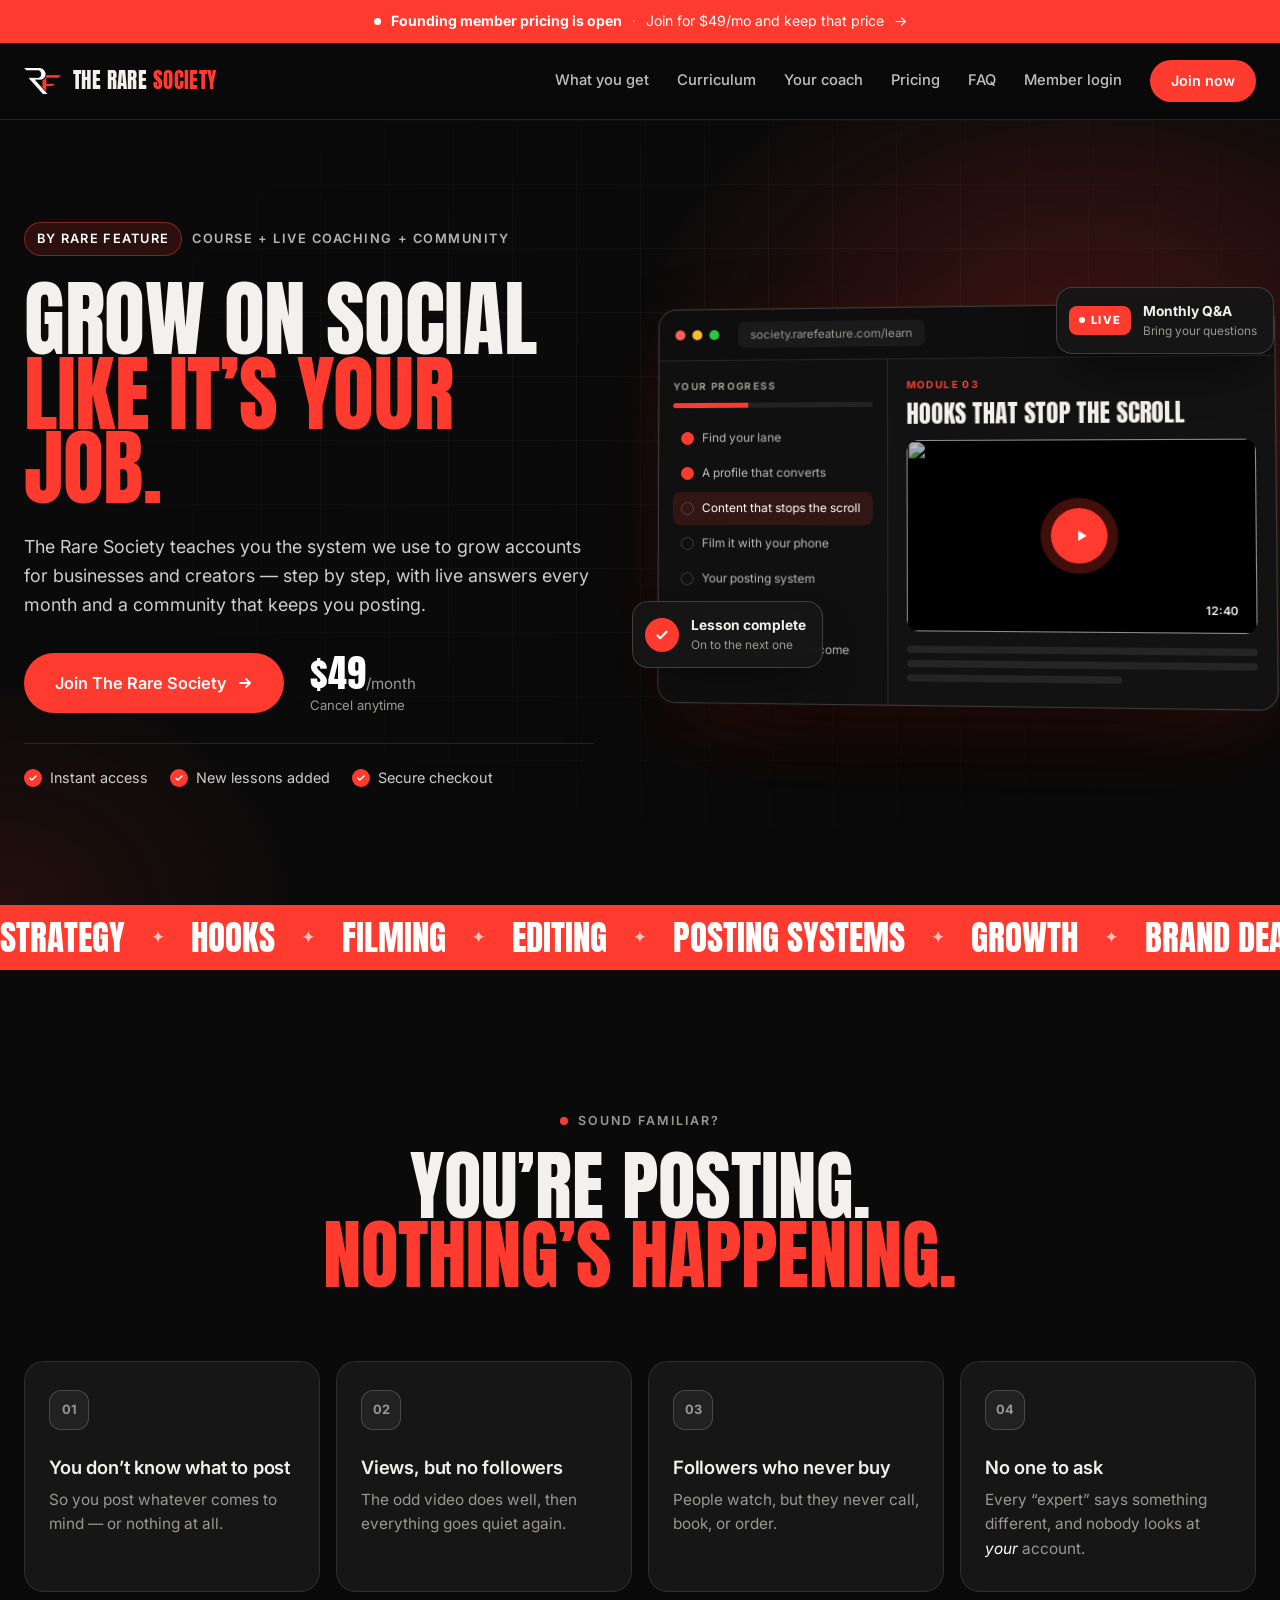
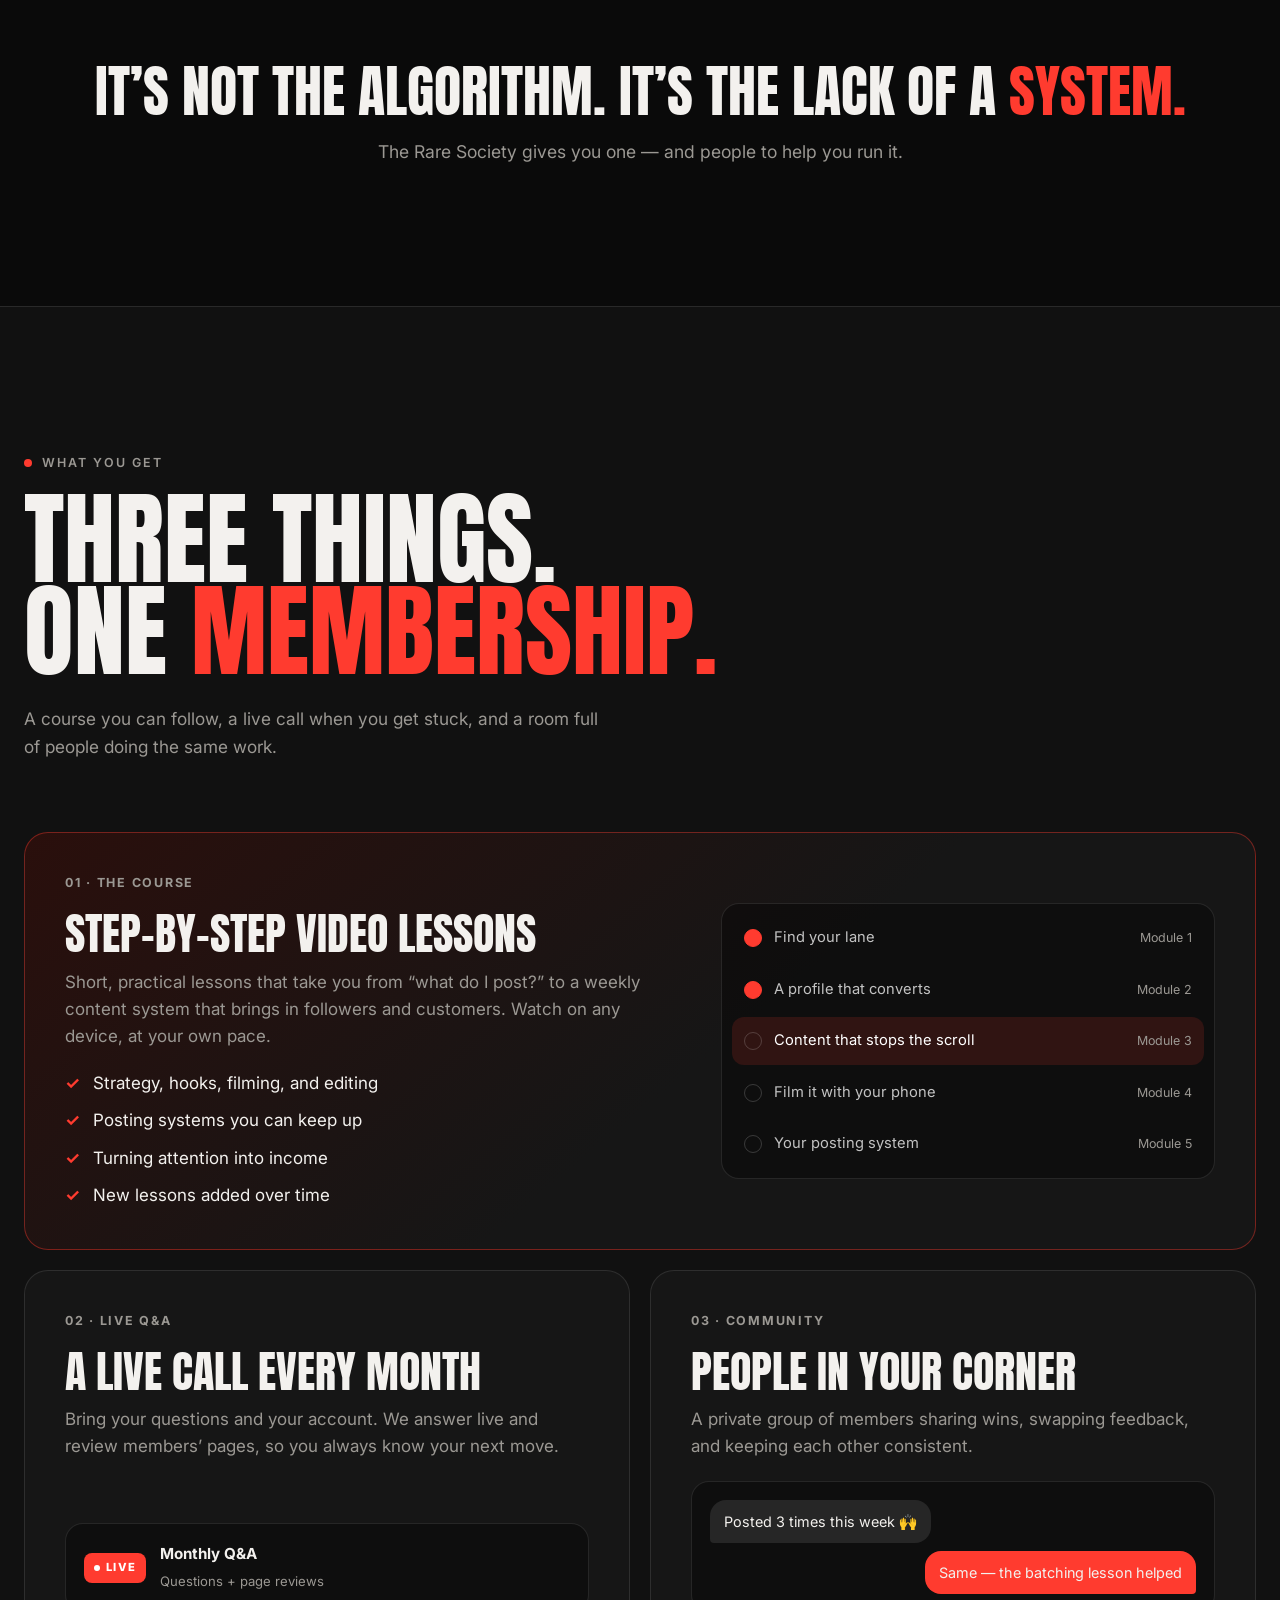
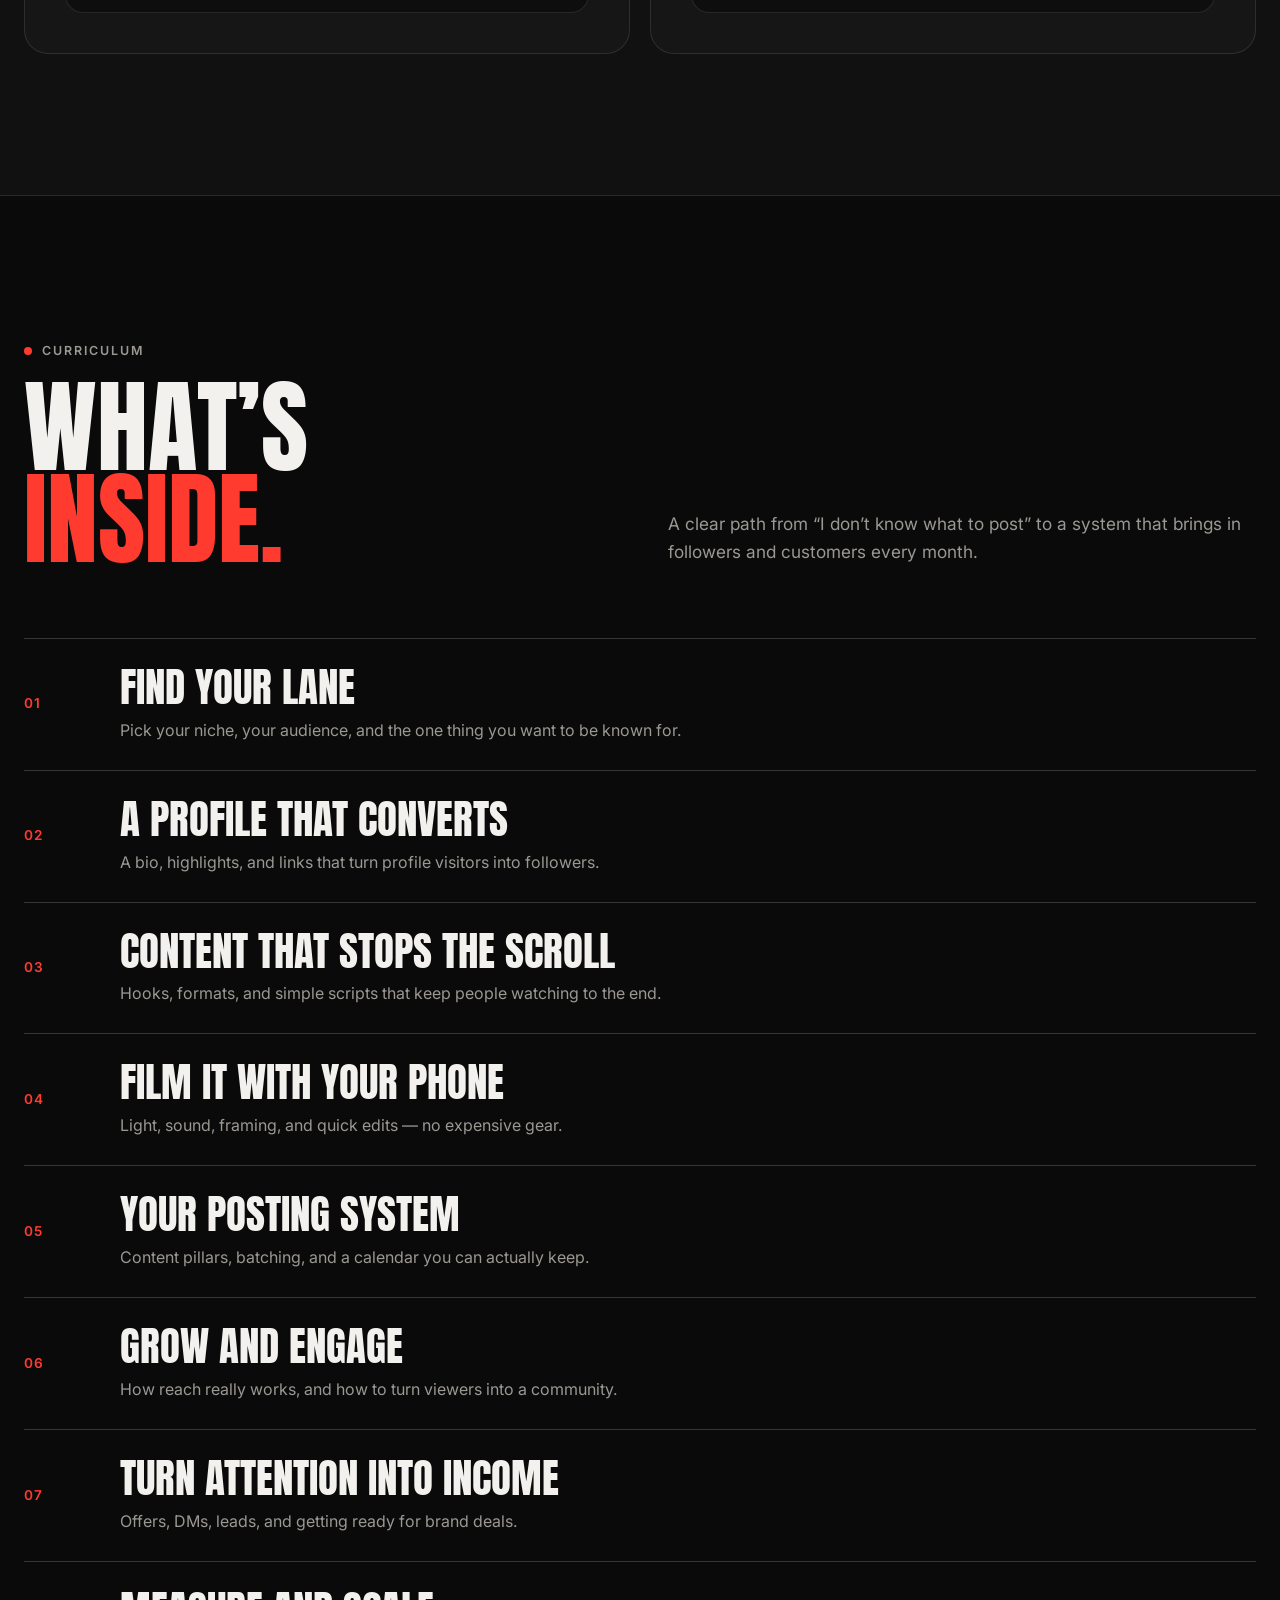
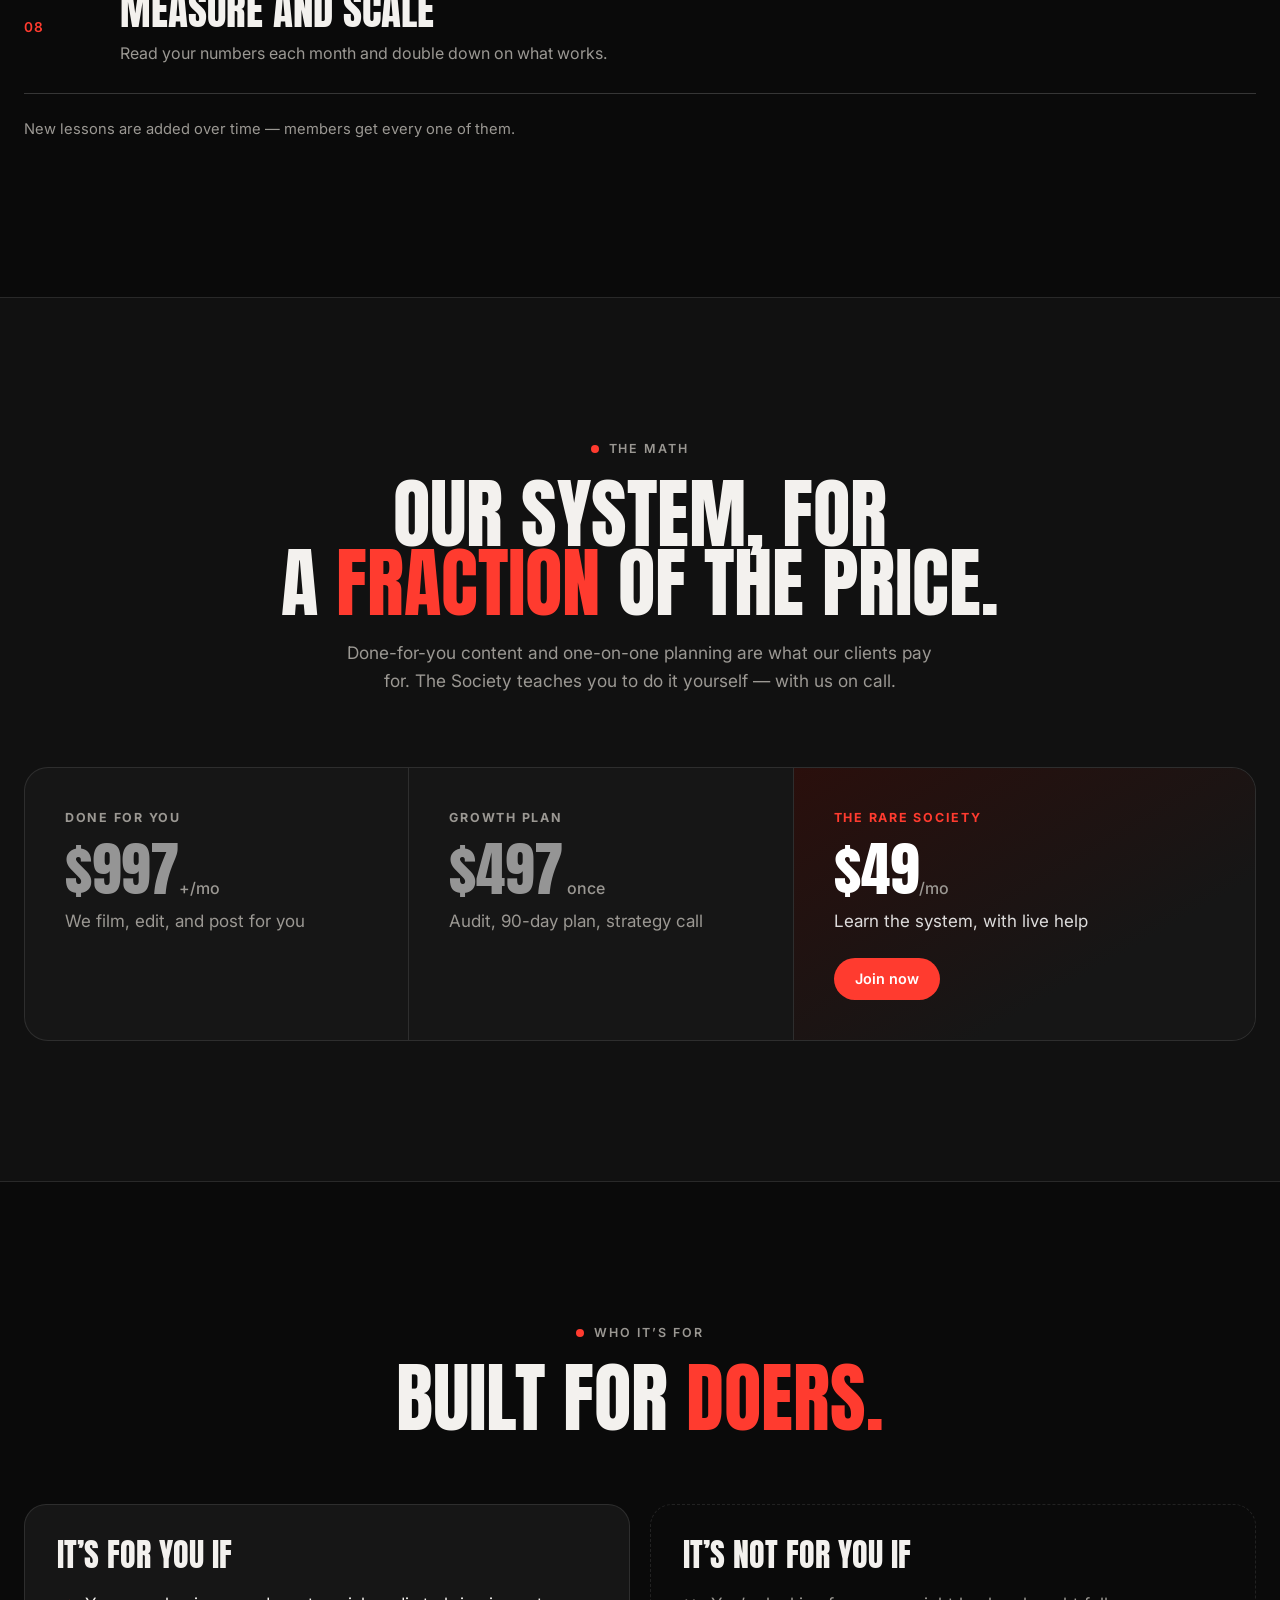
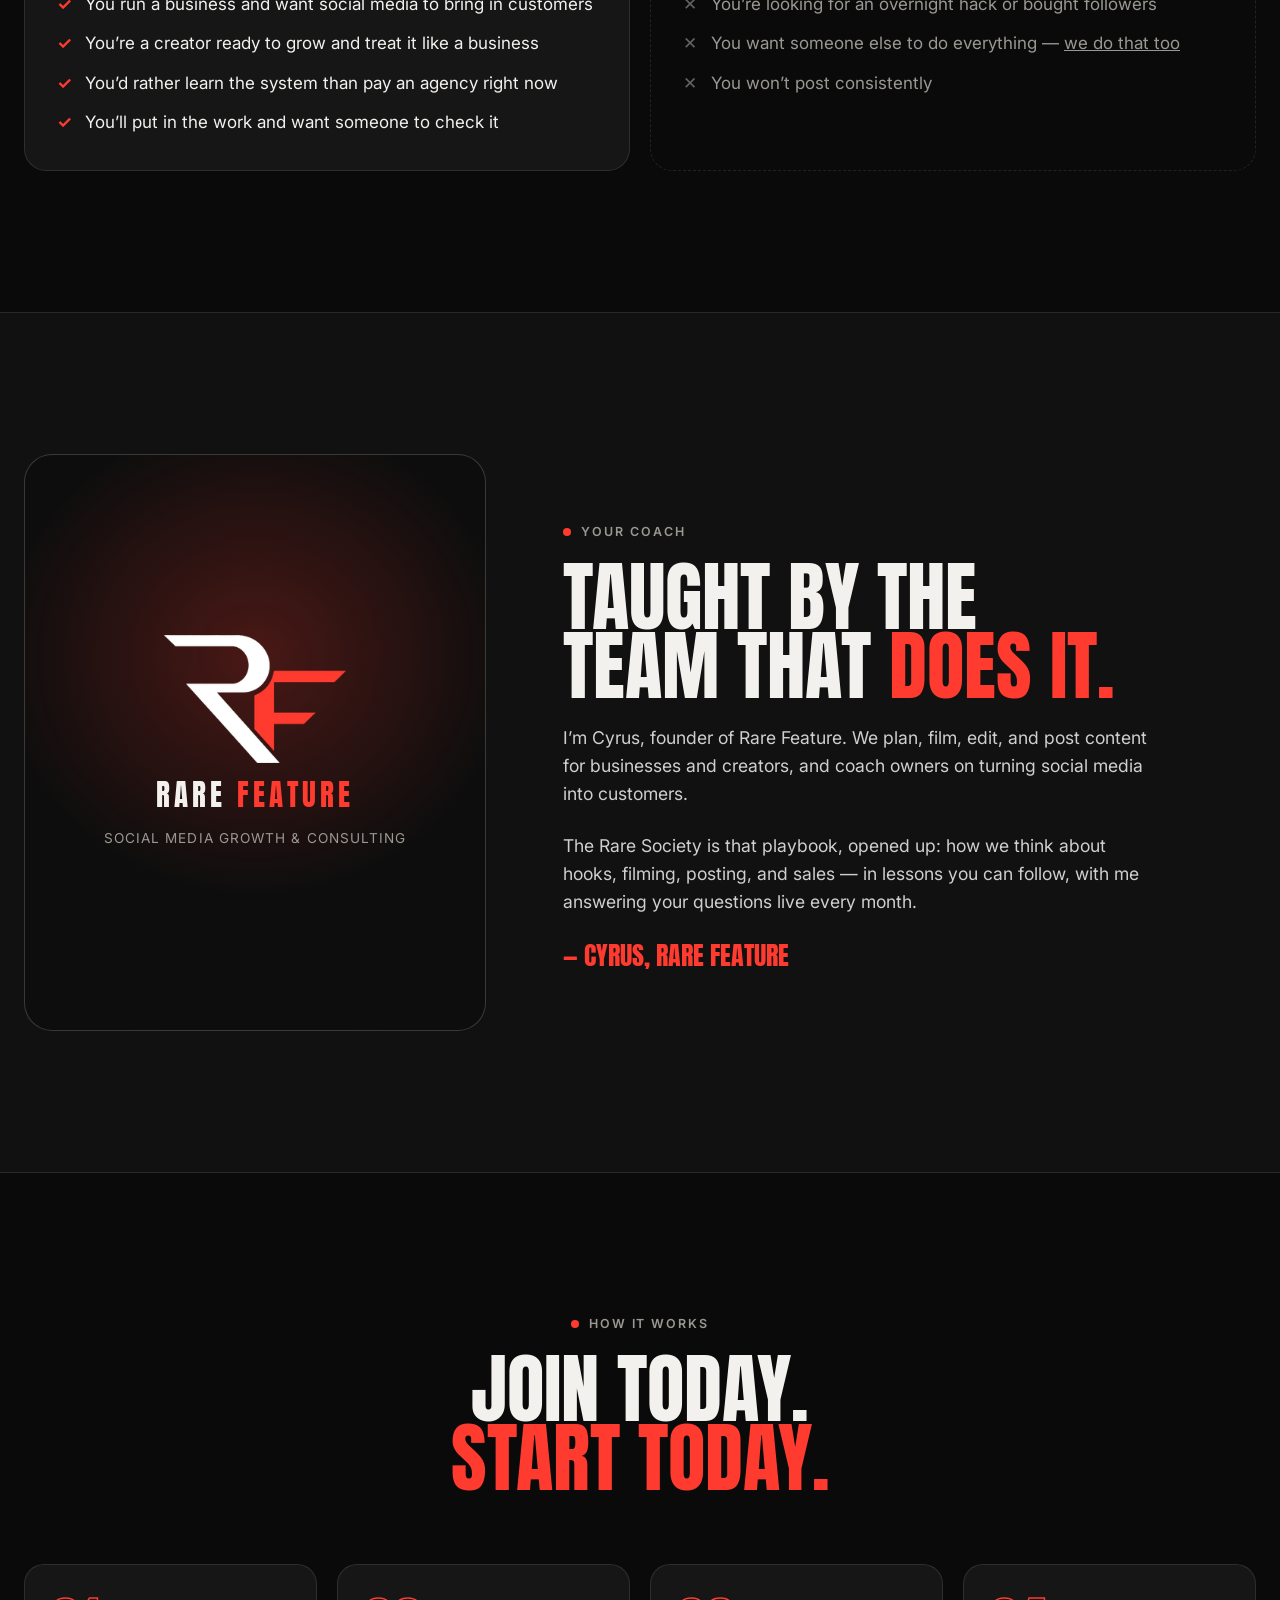
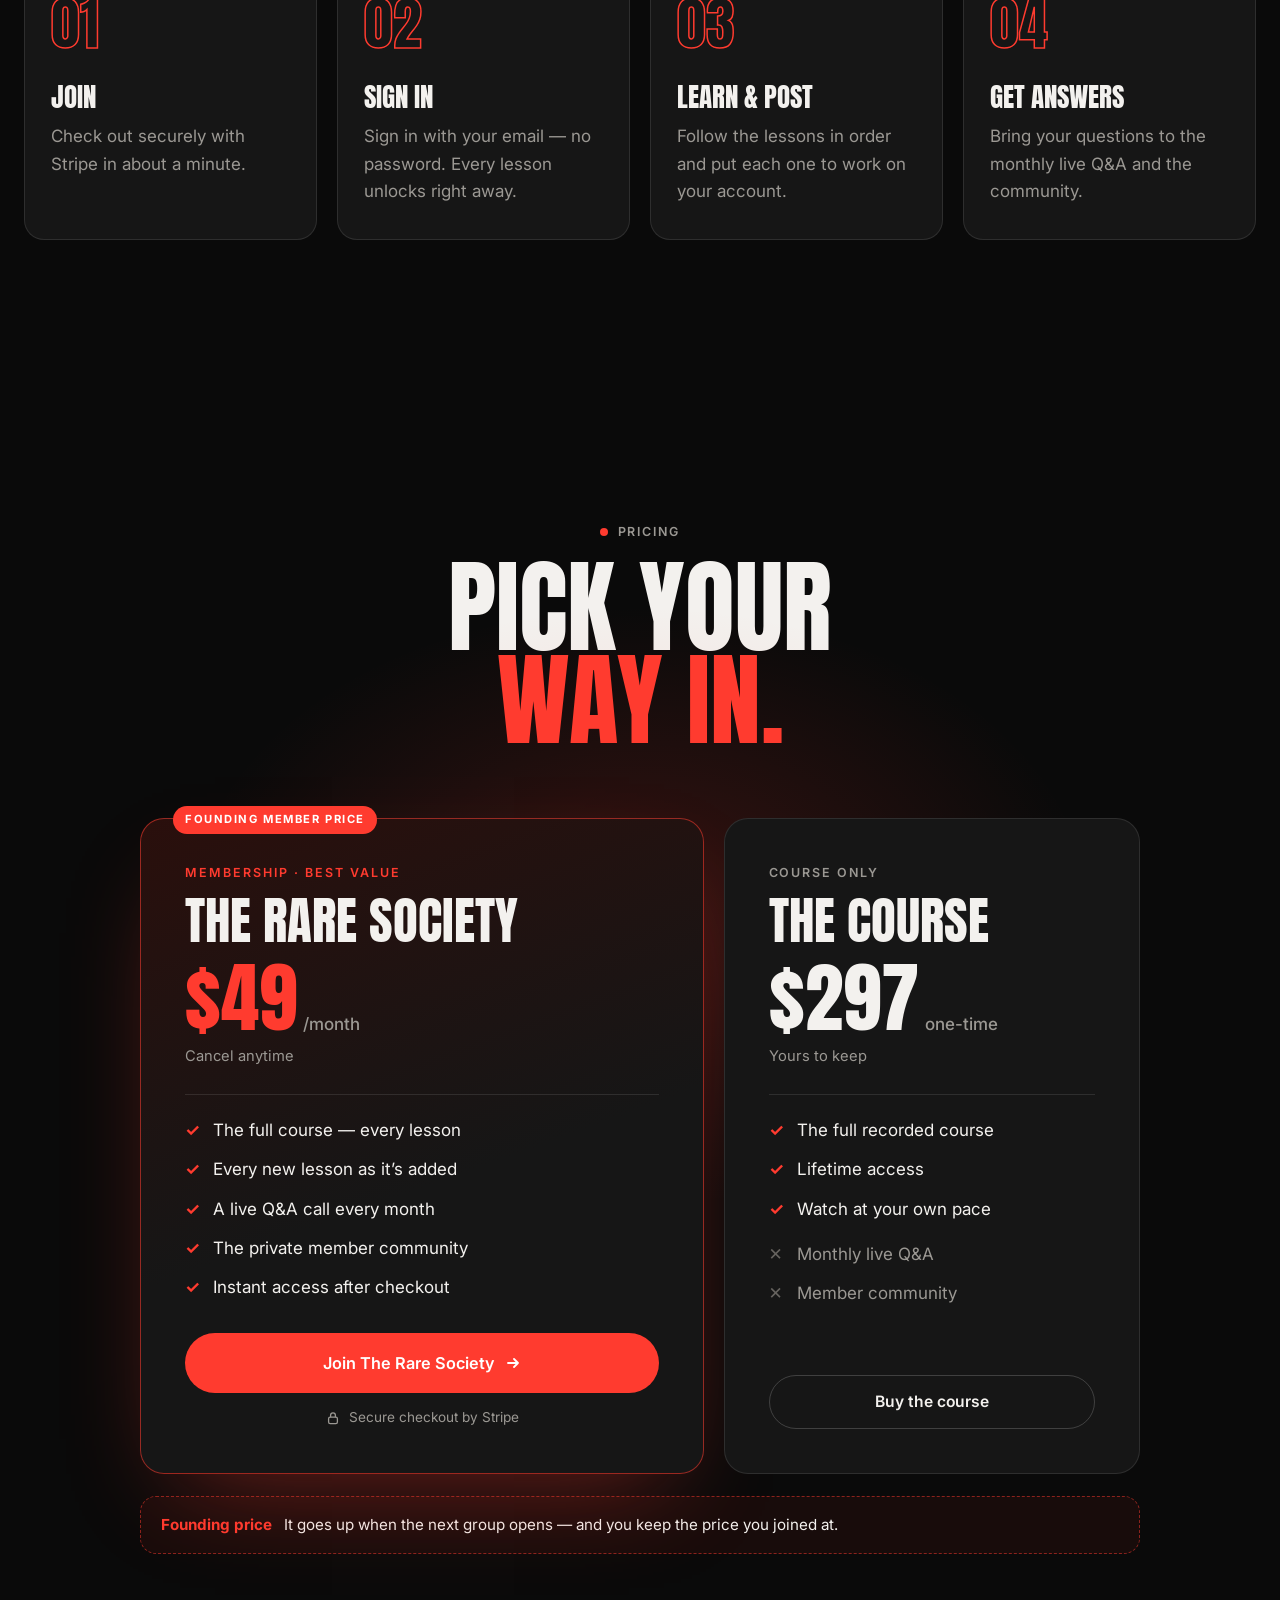
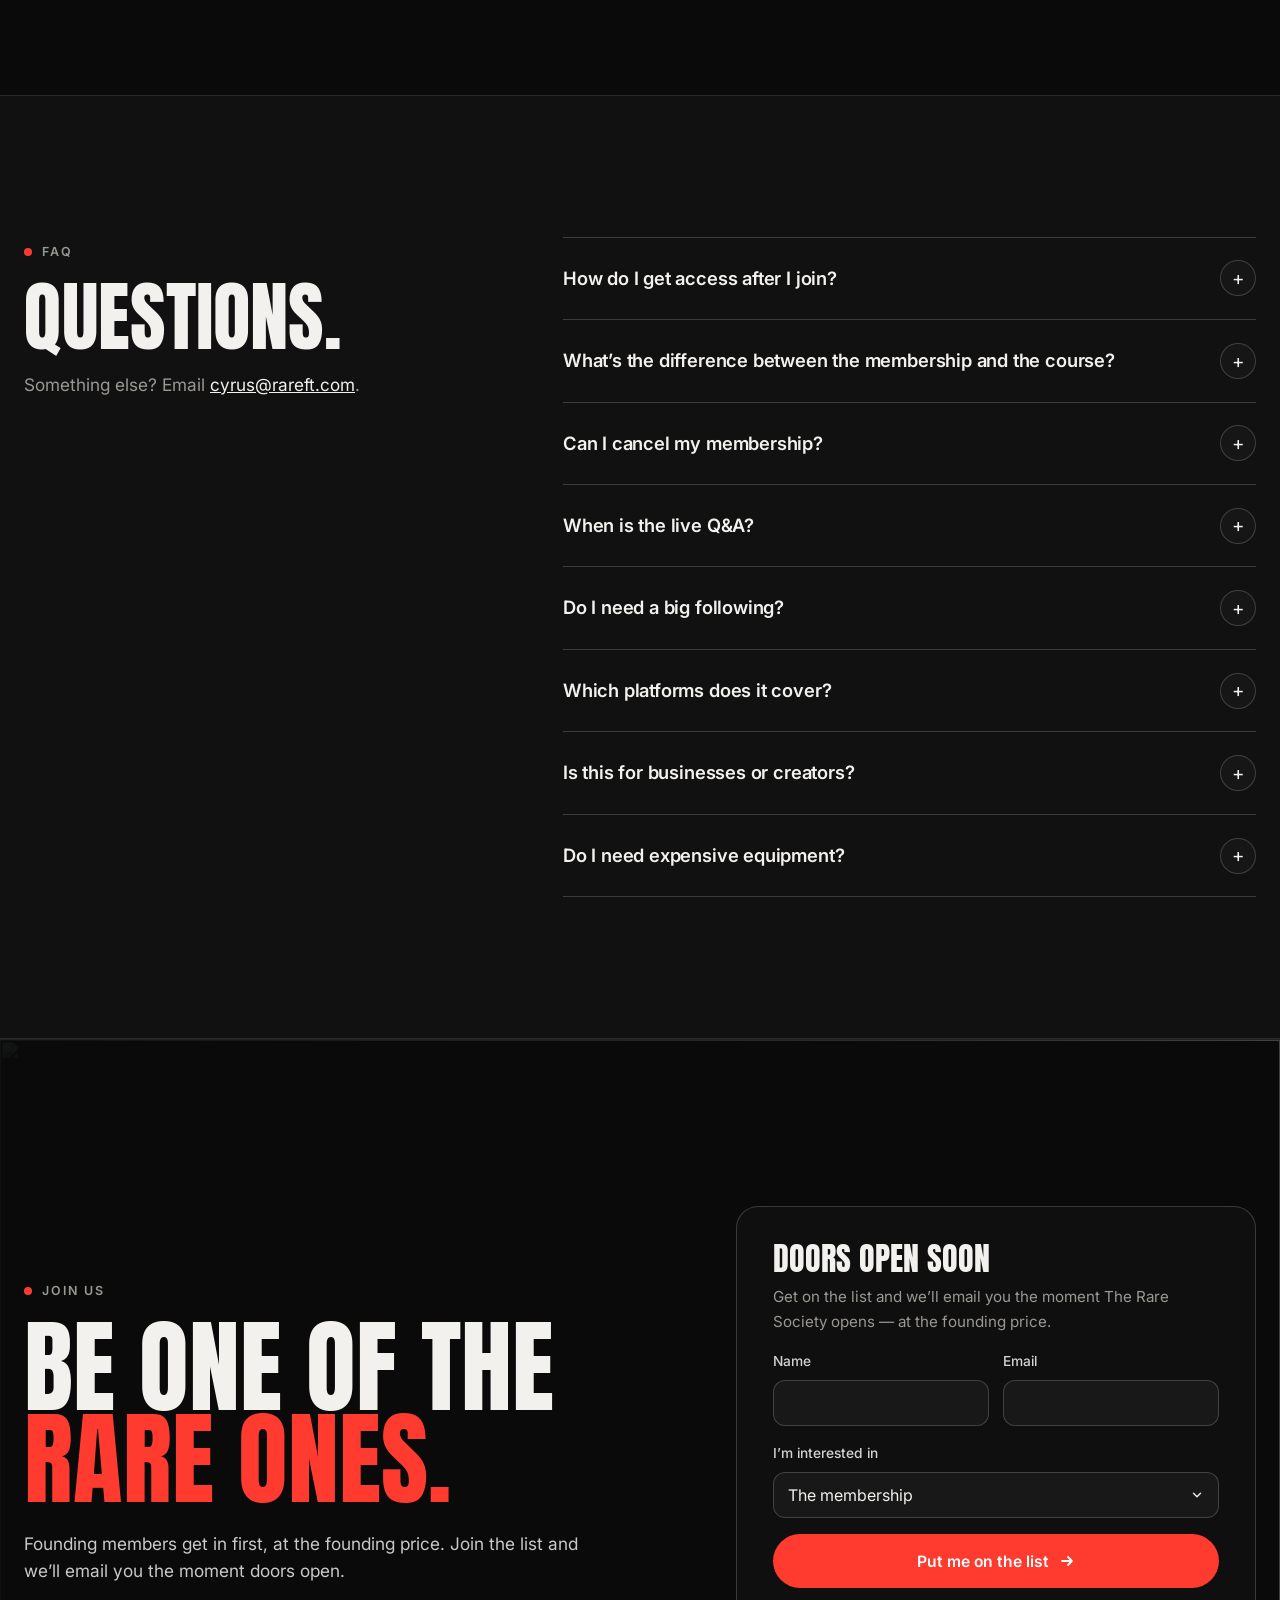
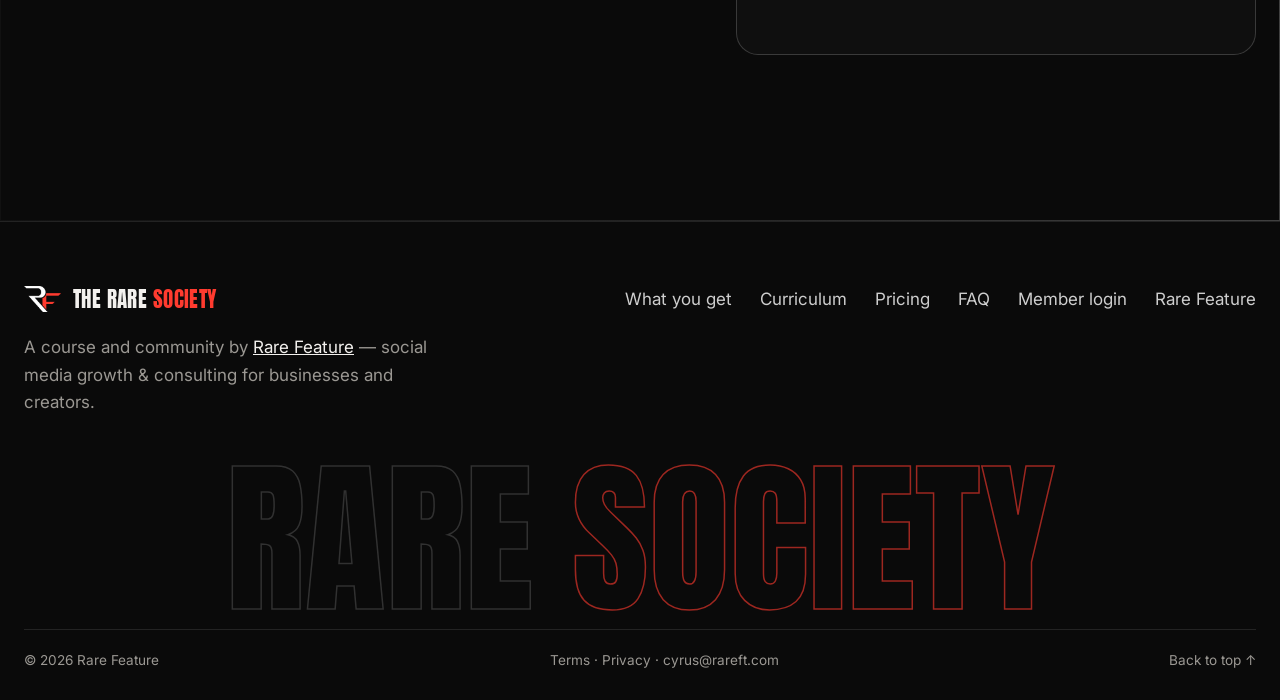
==== commit 939ba6f2: "Sales page redesign: product preview hero, problem, value, coach, stronger pricing, mobile buy bar C" ====
--- a/index.html
+++ b/index.html
@@ -19,11 +19,14 @@
   <link rel="apple-touch-icon" href="/assets/apple-touch-icon.png">
   <link rel="preconnect" href="https://fonts.googleapis.com">
   <link rel="preconnect" href="https://fonts.gstatic.com" crossorigin>
-  <link href="https://fonts.googleapis.com/css2?family=Anton&family=Inter:wght@400;500;600;700&display=swap" rel="stylesheet">
-  <link rel="stylesheet" href="/society.css?v=1">
+  <link href="https://fonts.googleapis.com/css2?family=Anton&family=Inter:wght@400;500;600;700;800&display=swap" rel="stylesheet">
+  <link rel="stylesheet" href="/society.css?v=2">
+  <link rel="stylesheet" href="/sales.css?v=1">
 </head>
-<body>
+<body class="sales">
   <a class="skip" href="#main">Skip to content</a>
+
+  <a class="topbar" href="#pricing" data-founding hidden><span class="topbar__dot"></span><b>Founding member pricing is open</b><span class="topbar__sep">·</span><span class="topbar__more">Join for $<span data-price="membership">49</span>/mo and keep that price</span><span class="topbar__go">→</span></a>
 
   <header class="nav" id="top">
     <div class="wrap nav__inner">
@@ -31,6 +34,7 @@
       <nav class="nav__links" aria-label="Primary">
         <a href="#inside">What you get</a>
         <a href="#curriculum">Curriculum</a>
+        <a href="#coach">Your coach</a>
         <a href="#pricing">Pricing</a>
         <a href="#faq">FAQ</a>
       </nav>
@@ -41,6 +45,7 @@
     <div class="mobile-menu" id="mobile-menu" hidden>
       <a href="#inside">What you get</a>
       <a href="#curriculum">Curriculum</a>
+      <a href="#coach">Your coach</a>
       <a href="#pricing">Pricing</a>
       <a href="#faq">FAQ</a>
       <a href="/login" data-demo-link>Member login</a>
@@ -49,57 +54,132 @@
   </header>
 
   <main id="main">
-    <section class="hero">
-      <div class="hero__media" aria-hidden="true"><img src="https://images.unsplash.com/photo-1560785219-cc81ab373cd3?auto=format&fit=crop&w=2000&q=70" alt="" fetchpriority="high"></div>
-      <div class="wrap">
-        <p class="founding" data-founding hidden>Founding member pricing is open</p>
-        <p class="label">By Rare Feature · Course + community</p>
-        <h1 class="hero__title"><span>The Rare</span><em>Society.</em></h1>
-        <div class="hero__foot">
-          <p class="hero__lede">Learn to grow on social media the way we do it for our clients. A step-by-step course, a live Q&amp;A every month, and a community of business owners and creators building right alongside you.</p>
-          <div class="hero__buy">
-            <div class="hero__actions">
-              <a href="#pricing" class="btn btn--red" data-buy="membership"><span>Join for $<span data-price="membership">49</span>/mo</span> <svg viewBox="0 0 16 16" aria-hidden="true"><path d="M3 8h10M9 4l4 4-4 4"/></svg></a>
-              <a href="#curriculum" class="btn btn--glass">See what’s inside</a>
+    <!-- HERO -->
+    <section class="shero">
+      <div class="shero__bg" aria-hidden="true"></div>
+      <div class="wrap shero__grid">
+        <div class="shero__copy">
+          <p class="eyebrow"><span>By Rare Feature</span> Course + live coaching + community</p>
+          <h1 class="shero__title">Grow on social <em>like it’s your job.</em></h1>
+          <p class="shero__lede">The Rare Society teaches you the system we use to grow accounts for businesses and creators — step by step, with live answers every month and a community that keeps you posting.</p>
+          <div class="shero__cta">
+            <a href="#pricing" class="btn btn--red btn--lg" data-buy="membership"><span>Join The Rare Society</span> <svg viewBox="0 0 16 16" aria-hidden="true"><path d="M3 8h10M9 4l4 4-4 4"/></svg></a>
+            <p class="shero__price"><b>$<span data-price="membership">49</span></b>/month<small>Cancel anytime</small></p>
+          </div>
+          <ul class="trust">
+            <li><svg viewBox="0 0 20 20" aria-hidden="true"><path d="M5 10.5l3 3 7-7"/></svg>Instant access</li>
+            <li><svg viewBox="0 0 20 20" aria-hidden="true"><path d="M5 10.5l3 3 7-7"/></svg>New lessons added</li>
+            <li><svg viewBox="0 0 20 20" aria-hidden="true"><path d="M5 10.5l3 3 7-7"/></svg>Secure checkout</li>
+          </ul>
+        </div>
+
+        <!-- Product preview -->
+        <div class="mock" aria-hidden="true">
+          <div class="mock__win">
+            <div class="mock__bar"><i></i><i></i><i></i><span>society.rarefeature.com/learn</span></div>
+            <div class="mock__body">
+              <div class="mock__side">
+                <p class="mock__k">Your progress</p>
+                <div class="mock__prog"><i style="width:38%"></i></div>
+                <ul>
+                  <li class="is-done"><b></b>Find your lane</li>
+                  <li class="is-done"><b></b>A profile that converts</li>
+                  <li class="is-on"><b></b>Content that stops the scroll</li>
+                  <li><b></b>Film it with your phone</li>
+                  <li><b></b>Your posting system</li>
+                  <li><b></b>Grow and engage</li>
+                  <li><b></b>Turn attention into income</li>
+                </ul>
+              </div>
+              <div class="mock__main">
+                <p class="mock__k mock__k--red">Module 03</p>
+                <p class="mock__t">Hooks that stop the scroll</p>
+                <div class="mock__video">
+                  <img src="https://images.unsplash.com/photo-1611784728558-6c7d9b409cdf?auto=format&fit=crop&w=900&h=506&q=60" alt="" fetchpriority="high">
+                  <span class="mock__play"><svg viewBox="0 0 20 20"><path d="M7 5l8 5-8 5z"/></svg></span>
+                  <span class="mock__time">12:40</span>
+                </div>
+                <div class="mock__lines"><i></i><i></i><i style="width:62%"></i></div>
+              </div>
             </div>
-            <p class="hero__price"><b>Instant access</b> · Cancel anytime</p>
-          </div>
+          </div>
+          <div class="float float--a"><span class="float__ic"><svg viewBox="0 0 20 20"><path d="M5 10.5l3 3 7-7"/></svg></span><div><b>Lesson complete</b><small>On to the next one</small></div></div>
+          <div class="float float--b"><span class="float__live">LIVE</span><div><b>Monthly Q&amp;A</b><small>Bring your questions</small></div></div>
+        </div>
+      </div>
+    </section>
+
+    <div class="band" aria-hidden="true">
+      <div class="band__track">
+        <span>Strategy</span><i>✦</i><span>Hooks</span><i>✦</i><span>Filming</span><i>✦</i><span>Editing</span><i>✦</i><span>Posting systems</span><i>✦</i><span>Growth</span><i>✦</i><span>Brand deals</span><i>✦</i><span>Sales</span><i>✦</i>
+        <span>Strategy</span><i>✦</i><span>Hooks</span><i>✦</i><span>Filming</span><i>✦</i><span>Editing</span><i>✦</i><span>Posting systems</span><i>✦</i><span>Growth</span><i>✦</i><span>Brand deals</span><i>✦</i><span>Sales</span><i>✦</i>
+      </div>
+    </div>
+
+    <!-- PROBLEM -->
+    <section class="section">
+      <div class="wrap">
+        <div class="head head--center">
+          <p class="label">Sound familiar?</p>
+          <h2 class="display display--md">You’re posting.<br><em>Nothing’s happening.</em></h2>
+        </div>
+        <div class="pains">
+          <article class="pain reveal"><span class="pain__ic">01</span><h3>You don’t know what to post</h3><p>So you post whatever comes to mind — or nothing at all.</p></article>
+          <article class="pain reveal"><span class="pain__ic">02</span><h3>Views, but no followers</h3><p>The odd video does well, then everything goes quiet again.</p></article>
+          <article class="pain reveal"><span class="pain__ic">03</span><h3>Followers who never buy</h3><p>People watch, but they never call, book, or order.</p></article>
+          <article class="pain reveal"><span class="pain__ic">04</span><h3>No one to ask</h3><p>Every “expert” says something different, and nobody looks at <em>your</em> account.</p></article>
+        </div>
+        <div class="turn reveal">
+          <p>It’s not the algorithm. It’s the lack of a <em>system.</em></p>
+          <p class="turn__sub">The Rare Society gives you one — and people to help you run it.</p>
         </div>
       </div>
     </section>
 
     <!-- WHAT YOU GET -->
-    <section class="section" id="inside">
+    <section class="section section--panel" id="inside">
       <div class="wrap">
         <div class="head head--row">
           <div>
             <p class="label">What you get</p>
             <h2 class="display">Three things.<br>One <em>membership.</em></h2>
           </div>
-          <p class="sub">Everything we’ve learned growing accounts for businesses and creators — organised into a course you can follow, plus real help when you get stuck.</p>
-        </div>
-        <div class="pillars">
-          <article class="pillar pillar--hot reveal">
-            <p class="pillar__n">01</p>
-            <h3>The full course</h3>
-            <p>Step-by-step video lessons on strategy, content, filming, posting, and turning followers into customers. Watch at your own pace, on any device.</p>
-          </article>
-          <article class="pillar reveal">
-            <p class="pillar__n">02</p>
-            <h3>Monthly live Q&amp;A</h3>
-            <p>Every month we go live to answer your questions and look at members’ accounts — so you’re never guessing what to do next.</p>
-          </article>
-          <article class="pillar reveal">
-            <p class="pillar__n">03</p>
-            <h3>The community</h3>
+          <p class="sub">A course you can follow, a live call when you get stuck, and a room full of people doing the same work.</p>
+        </div>
+        <div class="gets">
+          <article class="get get--big reveal">
+            <div class="get__copy">
+              <p class="get__n">01 · The course</p>
+              <h3>Step-by-step video lessons</h3>
+              <p>Short, practical lessons that take you from “what do I post?” to a weekly content system that brings in followers and customers. Watch on any device, at your own pace.</p>
+              <ul class="ticks"><li>Strategy, hooks, filming, and editing</li><li>Posting systems you can keep up</li><li>Turning attention into income</li><li>New lessons added over time</li></ul>
+            </div>
+            <div class="get__art get__art--lessons" aria-hidden="true">
+              <div class="lrow is-done"><b></b><span>Find your lane</span><small>Module 1</small></div>
+              <div class="lrow is-done"><b></b><span>A profile that converts</span><small>Module 2</small></div>
+              <div class="lrow is-on"><b></b><span>Content that stops the scroll</span><small>Module 3</small></div>
+              <div class="lrow"><b></b><span>Film it with your phone</span><small>Module 4</small></div>
+              <div class="lrow"><b></b><span>Your posting system</span><small>Module 5</small></div>
+            </div>
+          </article>
+          <article class="get reveal">
+            <p class="get__n">02 · Live Q&amp;A</p>
+            <h3>A live call every month</h3>
+            <p>Bring your questions and your account. We answer live and review members’ pages, so you always know your next move.</p>
+            <div class="get__art get__art--live" aria-hidden="true"><span class="float__live">LIVE</span><div><b>Monthly Q&amp;A</b><small>Questions + page reviews</small></div></div>
+          </article>
+          <article class="get reveal">
+            <p class="get__n">03 · Community</p>
+            <h3>People in your corner</h3>
             <p>A private group of members sharing wins, swapping feedback, and keeping each other consistent.</p>
+            <div class="get__art get__art--chat" aria-hidden="true"><span class="bub">Posted 3 times this week 🙌</span><span class="bub bub--me">Same — the batching lesson helped</span></div>
           </article>
         </div>
       </div>
     </section>
 
     <!-- CURRICULUM -->
-    <section class="section section--panel" id="curriculum">
+    <section class="section" id="curriculum">
       <div class="wrap">
         <div class="head head--row">
           <div>
@@ -109,16 +189,32 @@
           <p class="sub">A clear path from “I don’t know what to post” to a system that brings in followers and customers every month.</p>
         </div>
         <div class="curr" id="curr"></div>
-        <p class="curr__note" id="curr-note">New lessons are added over time, and members get every one of them.</p>
+        <p class="curr__note" id="curr-note">New lessons are added over time — members get every one of them.</p>
+      </div>
+    </section>
+
+    <!-- VALUE -->
+    <section class="section section--panel">
+      <div class="wrap">
+        <div class="head head--center">
+          <p class="label">The math</p>
+          <h2 class="display display--md">Our system, for<br>a <em>fraction</em> of the price.</h2>
+          <p class="sub">Done-for-you content and one-on-one planning are what our clients pay for. The Society teaches you to do it yourself — with us on call.</p>
+        </div>
+        <div class="value reveal">
+          <div class="value__col"><p class="value__k">Done for you</p><p class="value__p">$997<small>+/mo</small></p><p>We film, edit, and post for you</p></div>
+          <div class="value__col"><p class="value__k">Growth Plan</p><p class="value__p">$497<small> once</small></p><p>Audit, 90-day plan, strategy call</p></div>
+          <div class="value__col value__col--hot"><p class="value__k">The Rare Society</p><p class="value__p">$<span data-price="membership">49</span><small>/mo</small></p><p>Learn the system, with live help</p><a href="#pricing" class="btn btn--red btn--sm" data-buy="membership">Join now</a></div>
+        </div>
       </div>
     </section>
 
     <!-- FOR YOU -->
     <section class="section">
       <div class="wrap">
-        <div class="head">
+        <div class="head head--center">
           <p class="label">Who it’s for</p>
-          <h2 class="display">Built for<br><em>doers.</em></h2>
+          <h2 class="display display--md">Built for <em>doers.</em></h2>
         </div>
         <div class="fit">
           <article class="fit__card reveal">
@@ -134,7 +230,7 @@
             <h3>It’s not for you if</h3>
             <ul class="crosses">
               <li>You’re looking for an overnight hack or bought followers</li>
-              <li>You want someone else to do everything for you <a href="https://rarefeature.com/pricing" style="color:var(--text)">(we do that too)</a></li>
+              <li>You want someone else to do everything — <a href="https://rarefeature.com/pricing">we do that too</a></li>
               <li>You won’t post consistently</li>
             </ul>
           </article>
@@ -142,58 +238,79 @@
       </div>
     </section>
 
+    <!-- COACH -->
+    <section class="section section--panel" id="coach">
+      <div class="wrap coach">
+        <div class="coach__card reveal" aria-hidden="true">
+          <img src="/assets/mark.png" alt="" width="240" height="169">
+          <p>RARE <b>FEATURE</b></p>
+          <span>Social media growth &amp; consulting</span>
+        </div>
+        <div>
+          <p class="label">Your coach</p>
+          <h2 class="display display--md">Taught by the<br>team that <em>does it.</em></h2>
+          <p class="coach__text">I’m Cyrus, founder of Rare Feature. We plan, film, edit, and post content for businesses and creators, and coach owners on turning social media into customers.</p>
+          <p class="coach__text">The Rare Society is that playbook, opened up: how we think about hooks, filming, posting, and sales — in lessons you can follow, with me answering your questions live every month.</p>
+          <p class="coach__sig">— Cyrus, Rare Feature</p>
+        </div>
+      </div>
+    </section>
+
     <!-- HOW IT WORKS -->
-    <section class="section section--panel">
-      <div class="wrap">
-        <div class="head">
+    <section class="section">
+      <div class="wrap">
+        <div class="head head--center">
           <p class="label">How it works</p>
-          <h2 class="display display--md">Join today.<br>Start today.</h2>
+          <h2 class="display display--md">Join today.<br><em>Start today.</em></h2>
         </div>
         <ol class="steps">
           <li class="step reveal"><b>01</b><h3>Join</h3><p>Check out securely with Stripe in about a minute.</p></li>
           <li class="step reveal"><b>02</b><h3>Sign in</h3><p>Sign in with your email — no password. Every lesson unlocks right away.</p></li>
-          <li class="step reveal"><b>03</b><h3>Learn &amp; post</h3><p>Follow the lessons in order and put each one to work on your own account.</p></li>
+          <li class="step reveal"><b>03</b><h3>Learn &amp; post</h3><p>Follow the lessons in order and put each one to work on your account.</p></li>
           <li class="step reveal"><b>04</b><h3>Get answers</h3><p>Bring your questions to the monthly live Q&amp;A and the community.</p></li>
         </ol>
       </div>
     </section>
 
     <!-- PRICING -->
-    <section class="section" id="pricing">
-      <div class="wrap">
-        <div class="head head--row">
-          <div>
-            <p class="label">Pricing</p>
-            <h2 class="display">Pick your<br><em>way in.</em></h2>
-          </div>
-          <p class="sub">Join the Society for the course plus live help and the community — or just buy the recorded course and keep it.</p>
+    <section class="section section--pricing" id="pricing">
+      <div class="pricing__glow" aria-hidden="true"></div>
+      <div class="wrap">
+        <div class="head head--center">
+          <p class="label">Pricing</p>
+          <h2 class="display">Pick your<br><em>way in.</em></h2>
         </div>
         <div class="prices">
           <article class="price-card price-card--hot reveal">
-            <p class="price-card__badge">Best value</p>
-            <p class="price-card__k">Membership</p>
+            <p class="price-card__badge" data-founding hidden>Founding member price</p>
+            <p class="price-card__k">Membership · Best value</p>
             <h3>The Rare Society</h3>
-            <p class="price"><span>$<span data-price="membership" style="font:inherit;color:inherit;margin:0">49</span></span>/month</p>
+            <p class="price"><span>$<span data-price="membership" class="inherit">49</span></span>/month</p>
             <p class="price-card__alt">Cancel anytime</p>
             <ul class="ticks">
-              <li>The full course, every lesson</li>
+              <li>The full course — every lesson</li>
               <li>Every new lesson as it’s added</li>
-              <li>Monthly live Q&amp;A</li>
-              <li>The private community</li>
+              <li>A live Q&amp;A call every month</li>
+              <li>The private member community</li>
+              <li>Instant access after checkout</li>
             </ul>
-            <a href="#waitlist" class="btn btn--red btn--block" data-buy="membership">Join The Rare Society <svg viewBox="0 0 16 16" aria-hidden="true"><path d="M3 8h10M9 4l4 4-4 4"/></svg></a>
-            <p class="price-card__fine">Secure checkout by Stripe</p>
+            <a href="#waitlist" class="btn btn--red btn--block btn--lg" data-buy="membership"><span>Join The Rare Society</span> <svg viewBox="0 0 16 16" aria-hidden="true"><path d="M3 8h10M9 4l4 4-4 4"/></svg></a>
+            <p class="price-card__fine"><svg viewBox="0 0 20 20" aria-hidden="true"><rect x="4.5" y="9" width="11" height="8" rx="2"/><path d="M7 9V6.5a3 3 0 016 0V9"/></svg>Secure checkout by Stripe</p>
           </article>
           <article class="price-card reveal">
             <p class="price-card__k">Course only</p>
             <h3>The course</h3>
-            <p class="price"><span>$<span data-price="course" style="font:inherit;color:inherit;margin:0">297</span></span>one-time</p>
+            <p class="price"><span>$<span data-price="course" class="inherit">297</span></span>one-time</p>
             <p class="price-card__alt" data-plan-label>Yours to keep</p>
             <ul class="ticks">
               <li>The full recorded course</li>
               <li>Lifetime access</li>
               <li>Watch at your own pace</li>
             </ul>
+            <ul class="crosses">
+              <li>Monthly live Q&amp;A</li>
+              <li>Member community</li>
+            </ul>
             <a href="#waitlist" class="btn btn--line btn--block" data-buy="course">Buy the course</a>
             <a href="#waitlist" class="btn btn--ghost btn--block" data-buy="course-plan" hidden></a>
           </article>
@@ -202,26 +319,8 @@
       </div>
     </section>
 
-    <!-- LADDER -->
-    <section class="section section--panel">
-      <div class="wrap ladder">
-        <div>
-          <p class="label">Want more help?</p>
-          <h2 class="display display--md">Need it done<br>for you?</h2>
-          <p class="sub" style="margin-top:24px">The Society is the most affordable way to work with us. When you want more personal time, Rare Feature offers one-on-one strategy and done-for-you content.</p>
-          <p style="margin-top:28px"><a href="https://rarefeature.com/pricing" class="btn btn--line">See 1-on-1 options <svg viewBox="0 0 16 16" aria-hidden="true"><path d="M3 8h10M9 4l4 4-4 4"/></svg></a></p>
-        </div>
-        <ol>
-          <li><b>Free audit</b><span>A video review of your page</span></li>
-          <li class="is-here"><b>The Rare Society</b><span>Course, live Q&amp;A, community</span></li>
-          <li><b>Growth Plan</b><span>Full audit, 90-day plan, strategy call</span></li>
-          <li><b>Done for you</b><span>We film, edit, and post every month</span></li>
-        </ol>
-      </div>
-    </section>
-
     <!-- FAQ -->
-    <section class="section" id="faq">
+    <section class="section section--panel" id="faq">
       <div class="wrap faq">
         <div class="head">
           <p class="label">FAQ</p>
@@ -231,11 +330,12 @@
         <div class="faq__list">
           <details><summary>How do I get access after I join?</summary><p>Right after checkout, go to the member login and sign in with the email you used to pay. We email you a one-time sign-in link — no password — and every lesson is unlocked.</p></details>
           <details><summary>What’s the difference between the membership and the course?</summary><p>The course is the recorded lessons, yours to keep for a one-time price. The membership includes the same course plus the monthly live Q&amp;A, the private community, and every new lesson we add — for as long as you’re a member.</p></details>
-          <details><summary>Can I cancel my membership?</summary><p>Yes, anytime. Request it from your account page or email us, and it’s cancelled before your next billing date. You keep access until the end of the month you paid for.</p></details>
+          <details><summary>Can I cancel my membership?</summary><p>Yes, anytime. Request it from your account page or email us, and it won’t renew. You keep access until the end of the month you paid for.</p></details>
           <details><summary>When is the live Q&amp;A?</summary><p>Once a month. The date, time, and join link are posted in your member area ahead of each session.</p></details>
           <details><summary>Do I need a big following?</summary><p>No. The course starts from the beginning and works whether you have zero followers or you’re already established.</p></details>
           <details><summary>Which platforms does it cover?</summary><p>The lessons focus on short-form video — Instagram, TikTok, YouTube Shorts, and Facebook — and the same ideas carry over to LinkedIn and X.</p></details>
           <details><summary>Is this for businesses or creators?</summary><p>Both. Business owners learn how to turn social media into customers; creators learn how to grow an audience and turn it into income.</p></details>
+          <details><summary>Do I need expensive equipment?</summary><p>No. Everything in the course can be filmed and edited on your phone.</p></details>
         </div>
       </div>
     </section>
@@ -249,7 +349,7 @@
           <h2 class="display">Be one of the<br><em>rare ones.</em></h2>
           <p class="sub" id="cta-sub">Most people never post consistently. Members do — with a plan, real feedback, and people in their corner.</p>
           <div class="cta__actions" id="cta-buy">
-            <a href="#pricing" class="btn btn--red" data-buy="membership"><span>Join for $<span data-price="membership">49</span>/mo</span> <svg viewBox="0 0 16 16" aria-hidden="true"><path d="M3 8h10M9 4l4 4-4 4"/></svg></a>
+            <a href="#pricing" class="btn btn--red btn--lg" data-buy="membership"><span>Join for $<span data-price="membership">49</span>/mo</span> <svg viewBox="0 0 16 16" aria-hidden="true"><path d="M3 8h10M9 4l4 4-4 4"/></svg></a>
             <a href="#pricing" class="btn btn--glass">Compare options</a>
           </div>
         </div>
@@ -294,9 +394,15 @@
     </div>
   </footer>
 
+  <!-- Mobile buy bar -->
+  <div class="buybar" id="buybar">
+    <div><b>The Rare Society</b><small>$<span data-price="membership">49</span>/mo · cancel anytime</small></div>
+    <a href="#pricing" class="btn btn--red btn--sm" data-buy="membership">Join now</a>
+  </div>
+
   <script src="https://cdn.jsdelivr.net/npm/@supabase/supabase-js@2"></script>
-  <script src="/config.js?v=1"></script>
-  <script src="/core.js?v=1"></script>
-  <script src="/home.js?v=1"></script>
+  <script src="/config.js?v=2"></script>
+  <script src="/core.js?v=2"></script>
+  <script src="/home.js?v=2"></script>
 </body>
 </html>
--- a/society.css
+++ b/society.css
@@ -413,3 +413,4 @@
 .field > input, .field > select, .field > textarea { margin-top: 8px; }
 .field.check { display: flex; }
 .field.check > input { margin-top: 0; }
+@media (max-width: 640px) { .appbar #admin-link, .appbar #signout { display: none !important; } .appbar__links { gap: 0; } }
--- a/sales.css
+++ b/sales.css
@@ -0,0 +1,190 @@
+/* Sales page (index.html). Loads after society.css. */
+body.sales { padding-bottom: 0; }
+.inherit { font: inherit !important; color: inherit !important; margin: 0 !important; }
+.btn--lg { height: 60px; padding: 0 30px; font-size: 1.02rem; }
+
+/* Founding bar + sticky nav */
+.topbar { display: flex; justify-content: center; align-items: center; gap: 10px; padding: 10px 16px; background: var(--red); color: #fff; font-size: .88rem; text-decoration: none; text-align: center; position: relative; z-index: 110; }
+.topbar b { font-weight: 700; }
+.topbar__dot { width: 7px; height: 7px; border-radius: 50%; background: #fff; animation: pulse 1.4s ease-in-out infinite; flex: none; }
+.topbar__sep { opacity: .6; }
+.topbar__go { transition: transform .25s var(--ease); }
+.topbar:hover .topbar__go { transform: translateX(4px); }
+.sales .nav { position: sticky; top: 0; background: rgba(10,10,10,.86); backdrop-filter: blur(14px); -webkit-backdrop-filter: blur(14px); border-color: var(--line); }
+.sales .mobile-menu { min-height: calc(100svh - 76px); }
+
+/* Hero */
+.shero { position: relative; overflow: hidden; isolation: isolate; padding: clamp(56px, 8vw, 110px) 0 clamp(72px, 9vw, 120px); }
+.shero__bg { position: absolute; inset: 0; z-index: -1; background:
+  radial-gradient(60% 70% at 85% 30%, rgba(255,59,47,.22), transparent 60%),
+  radial-gradient(40% 50% at 0% 100%, rgba(255,59,47,.10), transparent 60%),
+  linear-gradient(var(--bg), var(--bg)); }
+.shero__bg::after { content: ""; position: absolute; inset: 0; background-image: linear-gradient(rgba(255,255,255,.035) 1px, transparent 1px), linear-gradient(90deg, rgba(255,255,255,.035) 1px, transparent 1px); background-size: 64px 64px; mask-image: radial-gradient(80% 80% at 60% 40%, #000 30%, transparent 75%); -webkit-mask-image: radial-gradient(80% 80% at 60% 40%, #000 30%, transparent 75%); }
+.shero__grid { display: grid; grid-template-columns: 1fr 1.05fr; gap: clamp(40px, 5vw, 80px); align-items: center; }
+.eyebrow { display: inline-flex; flex-wrap: wrap; align-items: center; gap: 10px; margin: 0 0 26px; font-size: .8rem; font-weight: 600; letter-spacing: .12em; text-transform: uppercase; color: rgba(255,255,255,.7); animation: riseIn .8s var(--ease) both; }
+.eyebrow span { padding: 6px 12px; border-radius: 999px; background: rgba(255,59,47,.14); border: 1px solid rgba(255,59,47,.45); color: #fff; letter-spacing: .1em; }
+.shero__title { font: 400 clamp(3.6rem, 6.6vw, 6.6rem)/.88 var(--display); text-transform: uppercase; margin: 0 0 28px; letter-spacing: -0.005em; animation: riseIn .9s .05s var(--ease) both; }
+.shero__title em { font-style: normal; color: var(--red); display: block; }
+.shero__lede { font-size: clamp(1.05rem, 1.4vw, 1.22rem); color: rgba(255,255,255,.8); max-width: 32em; margin: 0 0 34px; animation: riseIn .9s .12s var(--ease) both; }
+.shero__cta { display: flex; flex-wrap: wrap; align-items: center; gap: 18px 26px; animation: riseIn .9s .18s var(--ease) both; }
+.shero__price { margin: 0; color: var(--muted); font-size: .95rem; line-height: 1.25; }
+.shero__price b { font: 400 2.4rem/1 var(--display); color: #fff; }
+.shero__price small { display: block; margin-top: 4px; font-size: .82rem; }
+.trust { list-style: none; display: flex; flex-wrap: wrap; gap: 10px 22px; margin: 30px 0 0; padding: 22px 0 0; border-top: 1px solid var(--line); animation: riseIn .9s .24s var(--ease) both; }
+.trust li { display: inline-flex; align-items: center; gap: 8px; font-size: .9rem; color: rgba(255,255,255,.8); }
+.trust svg { width: 18px; height: 18px; padding: 3px; border-radius: 50%; background: var(--red); fill: none; stroke: #fff; stroke-width: 2.4; stroke-linecap: round; stroke-linejoin: round; }
+
+/* Product mock */
+.mock { position: relative; animation: floatIn 1.1s .15s var(--ease) both; }
+@keyframes floatIn { from { opacity: 0; transform: translateY(40px) rotate(1.5deg); } to { opacity: 1; transform: none; } }
+.mock__win { border-radius: 18px; background: #121212; border: 1px solid var(--line-2); box-shadow: 0 50px 120px -40px rgba(0,0,0,.95), 0 0 0 1px rgba(255,255,255,.03), 0 30px 80px -30px rgba(255,59,47,.35); overflow: hidden; transform: perspective(1600px) rotateY(-6deg) rotateX(2deg); transform-origin: left center; }
+.mock__bar { display: flex; align-items: center; gap: 7px; padding: 12px 16px; border-bottom: 1px solid var(--line); background: #0e0e0e; }
+.mock__bar i { width: 10px; height: 10px; border-radius: 50%; background: #2c2c2c; }
+.mock__bar i:first-child { background: #ff5f57; } .mock__bar i:nth-child(2) { background: #febc2e; } .mock__bar i:nth-child(3) { background: #28c840; }
+.mock__bar span { margin-left: 12px; padding: 4px 12px; border-radius: 6px; background: #1a1a1a; color: var(--muted); font-size: .72rem; }
+.mock__body { display: grid; grid-template-columns: 38% 1fr; min-height: 340px; }
+.mock__side { padding: 18px 14px; border-right: 1px solid var(--line); background: #101010; }
+.mock__k { margin: 0 0 8px; font-size: .62rem; font-weight: 700; letter-spacing: .14em; text-transform: uppercase; color: var(--muted); }
+.mock__k--red { color: var(--red); }
+.mock__prog { height: 5px; border-radius: 9px; background: rgba(255,255,255,.08); margin-bottom: 14px; overflow: hidden; }
+.mock__prog i { display: block; height: 100%; background: var(--red); }
+.mock__side ul { list-style: none; margin: 0; padding: 0; display: grid; gap: 2px; }
+.mock__side li { display: flex; align-items: center; gap: 8px; padding: 7px 8px; border-radius: 8px; font-size: .74rem; color: rgba(255,255,255,.7); white-space: nowrap; overflow: hidden; text-overflow: ellipsis; }
+.mock__side li b { flex: none; width: 13px; height: 13px; border-radius: 50%; border: 1.5px solid var(--line-2); }
+.mock__side li.is-done b { background: var(--red); border-color: var(--red); }
+.mock__side li.is-on { background: rgba(255,59,47,.14); color: #fff; }
+.mock__main { padding: 18px 18px 20px; }
+.mock__t { font: 400 1.5rem/1 var(--display); text-transform: uppercase; margin: 0 0 14px; }
+.mock__video { position: relative; aspect-ratio: 16 / 9; border-radius: 12px; overflow: hidden; background: #000; }
+.mock__video img { width: 100%; height: 100%; object-fit: cover; opacity: .75; }
+.mock__play { position: absolute; left: 50%; top: 50%; translate: -50% -50%; width: 54px; height: 54px; border-radius: 50%; background: var(--red); display: grid; place-items: center; box-shadow: 0 0 0 10px rgba(255,59,47,.25); }
+.mock__play svg { width: 20px; height: 20px; fill: #fff; margin-left: 3px; }
+.mock__time { position: absolute; right: 10px; bottom: 10px; padding: 2px 8px; border-radius: 6px; background: rgba(0,0,0,.7); font-size: .7rem; font-weight: 600; }
+.mock__lines { display: grid; gap: 7px; margin-top: 14px; }
+.mock__lines i { display: block; height: 7px; border-radius: 9px; background: rgba(255,255,255,.08); }
+.float { position: absolute; display: flex; align-items: center; gap: 12px; padding: 12px 16px 12px 12px; border-radius: 16px; background: rgba(22,22,22,.92); backdrop-filter: blur(12px); -webkit-backdrop-filter: blur(12px); border: 1px solid var(--line-2); box-shadow: 0 24px 50px -20px rgba(0,0,0,.9); animation: bob 6s ease-in-out infinite; }
+.float b { display: block; font-size: .86rem; }
+.float small { display: block; color: var(--muted); font-size: .74rem; }
+.float--a { left: -26px; bottom: 34px; }
+.float--b { right: -18px; top: -22px; animation-delay: -3s; }
+.float__ic { width: 34px; height: 34px; border-radius: 50%; background: var(--red); display: grid; place-items: center; }
+.float__ic svg { width: 18px; height: 18px; fill: none; stroke: #fff; stroke-width: 2.4; stroke-linecap: round; stroke-linejoin: round; }
+.float__live { display: inline-flex; align-items: center; gap: 6px; padding: 6px 10px; border-radius: 8px; background: var(--red); color: #fff; font-size: .7rem; font-weight: 800; letter-spacing: .12em; }
+.float__live::before { content: ""; width: 6px; height: 6px; border-radius: 50%; background: #fff; animation: pulse 1.2s infinite; }
+@keyframes bob { 50% { transform: translateY(-8px); } }
+
+/* Band */
+.band { background: var(--red); color: #fff; overflow: hidden; padding: 15px 0; }
+.band__track { display: flex; align-items: center; gap: 26px; width: max-content; animation: marquee 30s linear infinite; }
+.band__track span { font: 400 clamp(1.5rem, 2.8vw, 2.2rem)/1 var(--display); text-transform: uppercase; white-space: nowrap; }
+.band__track i { font-style: normal; opacity: .7; }
+@keyframes marquee { to { transform: translateX(-50%); } }
+
+/* Centered heads */
+.head--center { text-align: center; display: grid; justify-items: center; }
+.head--center .sub { margin-top: 22px; text-align: center; }
+
+/* Problem */
+.pains { display: grid; grid-template-columns: repeat(4, 1fr); gap: 16px; }
+.pain { padding: 28px 24px 30px; border-radius: 20px; background: var(--surface); border: 1px solid var(--line); }
+.pain__ic { display: inline-grid; place-items: center; width: 40px; height: 40px; margin-bottom: 26px; border-radius: 12px; background: rgba(255,255,255,.05); border: 1px solid var(--line-2); color: var(--muted); font-size: .8rem; font-weight: 700; }
+.pain h3 { font: 600 1.15rem/1.3 var(--sans); margin: 0 0 8px; letter-spacing: -0.01em; }
+.pain p { color: var(--muted); margin: 0; font-size: .96rem; }
+.pain em { color: #fff; }
+.turn { margin-top: clamp(48px, 6vw, 72px); text-align: center; }
+.turn p { margin: 0; font: 400 clamp(2rem, 4.4vw, 3.6rem)/1 var(--display); text-transform: uppercase; }
+.turn em { font-style: normal; color: var(--red); }
+.turn .turn__sub { margin-top: 18px; font: 400 1.1rem/1.5 var(--sans); text-transform: none; color: var(--muted); }
+
+/* What you get */
+.gets { display: grid; grid-template-columns: 1fr 1fr; gap: 20px; }
+.get { position: relative; padding: clamp(28px, 3.4vw, 40px); border-radius: 24px; background: var(--surface); border: 1px solid var(--line); overflow: hidden; display: flex; flex-direction: column; }
+.get--big { grid-column: 1 / -1; display: grid; grid-template-columns: 1.1fr .9fr; gap: clamp(28px, 4vw, 56px); align-items: center; background: linear-gradient(140deg, #2a0f0c 0%, var(--surface) 55%); border-color: rgba(255,59,47,.4); }
+.get__n { margin: 0 0 14px; font-size: .78rem; font-weight: 700; letter-spacing: .14em; text-transform: uppercase; color: var(--red); }
+.get h3 { font: 400 clamp(2rem, 3.4vw, 2.8rem)/.95 var(--display); text-transform: uppercase; margin: 0 0 14px; }
+.get p { color: var(--muted); margin: 0 0 20px; }
+.get .ticks { gap: 10px; }
+.get__art { border-radius: 18px; border: 1px solid var(--line); background: rgba(0,0,0,.35); }
+.get__art--lessons { padding: 10px; display: grid; gap: 4px; }
+.lrow { display: grid; grid-template-columns: 18px 1fr auto; gap: 12px; align-items: center; padding: 12px 12px; border-radius: 12px; font-size: .92rem; color: rgba(255,255,255,.75); }
+.lrow b { width: 18px; height: 18px; border-radius: 50%; border: 1.5px solid var(--line-2); }
+.lrow.is-done b { background: var(--red); border-color: var(--red); }
+.lrow.is-on { background: rgba(255,59,47,.14); color: #fff; }
+.lrow small { color: var(--muted); font-size: .78rem; }
+.get__art--live, .get__art--chat { margin-top: auto; padding: 18px; display: flex; gap: 14px; align-items: center; }
+.get__art--live b { display: block; font-size: .95rem; }
+.get__art--live small { color: var(--muted); font-size: .82rem; }
+.get__art--chat { flex-direction: column; align-items: stretch; gap: 8px; }
+.bub { align-self: flex-start; max-width: 85%; padding: 10px 14px; border-radius: 16px 16px 16px 4px; background: #262626; font-size: .9rem; }
+.bub--me { align-self: flex-end; border-radius: 16px 16px 4px 16px; background: var(--red); }
+
+/* Curriculum tweaks */
+.curr summary { padding: 28px 0; }
+.curr details { transition: background .3s; }
+.curr details[open] { background: linear-gradient(90deg, rgba(255,59,47,.06), transparent 70%); }
+
+/* Value */
+.value { display: grid; grid-template-columns: 1fr 1fr 1.2fr; gap: 0; border-radius: 24px; border: 1px solid var(--line); overflow: hidden; background: var(--surface); }
+.value__col { padding: clamp(26px, 3.4vw, 40px); border-right: 1px solid var(--line); display: flex; flex-direction: column; gap: 6px; }
+.value__col:last-child { border-right: 0; }
+.value__k { margin: 0; font-size: .78rem; font-weight: 700; letter-spacing: .14em; text-transform: uppercase; color: var(--muted); }
+.value__p { margin: 6px 0 4px; font: 400 clamp(2.8rem, 4.6vw, 4rem)/1 var(--display); color: rgba(255,255,255,.55); }
+.value__p small { font: 500 1rem var(--sans); color: var(--muted); }
+.value__col > p:not([class]) { margin: 0; color: var(--muted); }
+.value__col--hot { background: linear-gradient(150deg, #2a0f0c 0%, var(--surface) 70%); }
+.value__col--hot .value__k { color: var(--red); }
+.value__col--hot .value__p { color: #fff; }
+.value__col--hot > p:not([class]) { color: rgba(255,255,255,.85); }
+.value__col--hot .btn { align-self: flex-start; margin-top: 16px; }
+
+/* Coach */
+.coach { display: grid; grid-template-columns: .8fr 1.2fr; gap: clamp(40px, 6vw, 96px); align-items: center; }
+.coach__card { aspect-ratio: 4 / 5; border-radius: 28px; background: radial-gradient(80% 60% at 50% 35%, rgba(255,59,47,.25), transparent 70%), #0d0d0d; border: 1px solid var(--line-2); display: grid; place-content: center; justify-items: center; gap: 18px; text-align: center; padding: 32px; }
+.coach__card img { width: min(220px, 60%); height: auto; }
+.coach__card p { margin: 0; font: 400 1.8rem/1 var(--display); letter-spacing: .14em; }
+.coach__card p b { font-weight: 400; color: var(--red); }
+.coach__card span { color: var(--muted); font-size: .85rem; letter-spacing: .08em; text-transform: uppercase; }
+.coach__text { color: rgba(255,255,255,.8); font-size: 1.1rem; max-width: 34em; margin: 24px 0 0; }
+.coach__sig { margin: 26px 0 0; font: 400 1.6rem/1 var(--display); text-transform: uppercase; color: var(--red); }
+
+/* Pricing */
+.section--pricing { overflow: hidden; }
+.pricing__glow { position: absolute; left: 50%; top: 40%; width: 900px; height: 600px; translate: -50% -50%; background: radial-gradient(closest-side, rgba(255,59,47,.18), transparent); pointer-events: none; }
+.section--pricing .prices { max-width: 1000px; margin-inline: auto; }
+.price-card .crosses { margin: -14px 0 32px; }
+.price-card__fine { display: flex; justify-content: center; align-items: center; gap: 8px; }
+.price-card__fine svg { width: 16px; height: 16px; fill: none; stroke: currentColor; stroke-width: 1.6; }
+.price-card--hot { box-shadow: 0 40px 100px -40px rgba(255,59,47,.45); }
+.section--pricing .founding-note { max-width: 1000px; margin-inline: auto; margin-top: 22px; }
+
+/* Mobile buy bar */
+.buybar { position: fixed; left: 12px; right: 12px; bottom: 12px; z-index: 120; display: none; align-items: center; justify-content: space-between; gap: 12px; padding: 10px 10px 10px 18px; border-radius: 18px; background: rgba(20,20,20,.94); backdrop-filter: blur(14px); -webkit-backdrop-filter: blur(14px); border: 1px solid var(--line-2); box-shadow: 0 20px 50px -10px rgba(0,0,0,.9); transform: translateY(140%); transition: transform .35s var(--ease); }
+.buybar.is-on { transform: none; }
+.buybar b { display: block; font-size: .92rem; }
+.buybar small { color: var(--muted); font-size: .8rem; }
+
+@media (max-width: 1100px) {
+  .shero__grid { grid-template-columns: 1fr; }
+  .mock { max-width: 680px; margin: 10px auto 0; width: 100%; }
+  .mock__win { transform: none; }
+  .pains { grid-template-columns: 1fr 1fr; }
+}
+@media (max-width: 900px) {
+  .gets, .get--big, .coach { grid-template-columns: 1fr; }
+  .value { grid-template-columns: 1fr; }
+  .value__col { border-right: 0; border-bottom: 1px solid var(--line); }
+  .coach__card { aspect-ratio: auto; padding: 48px 24px; }
+  .buybar { display: flex; }
+  .topbar__more, .topbar__sep { display: none; }
+}
+@media (max-width: 640px) {
+  .shero__title { font-size: clamp(3.2rem, 15vw, 4.6rem); }
+  .shero__cta .btn { width: 100%; }
+  .mock__body { grid-template-columns: 1fr; min-height: 0; }
+  .mock__side { display: none; }
+  .float--a { left: -6px; bottom: -18px; }
+  .float--b { right: -6px; top: -18px; }
+  .pains { grid-template-columns: 1fr; }
+  .footer { padding-bottom: 96px; }
+}
+@media (prefers-reduced-motion: reduce) { .mock__win { transform: none; } }
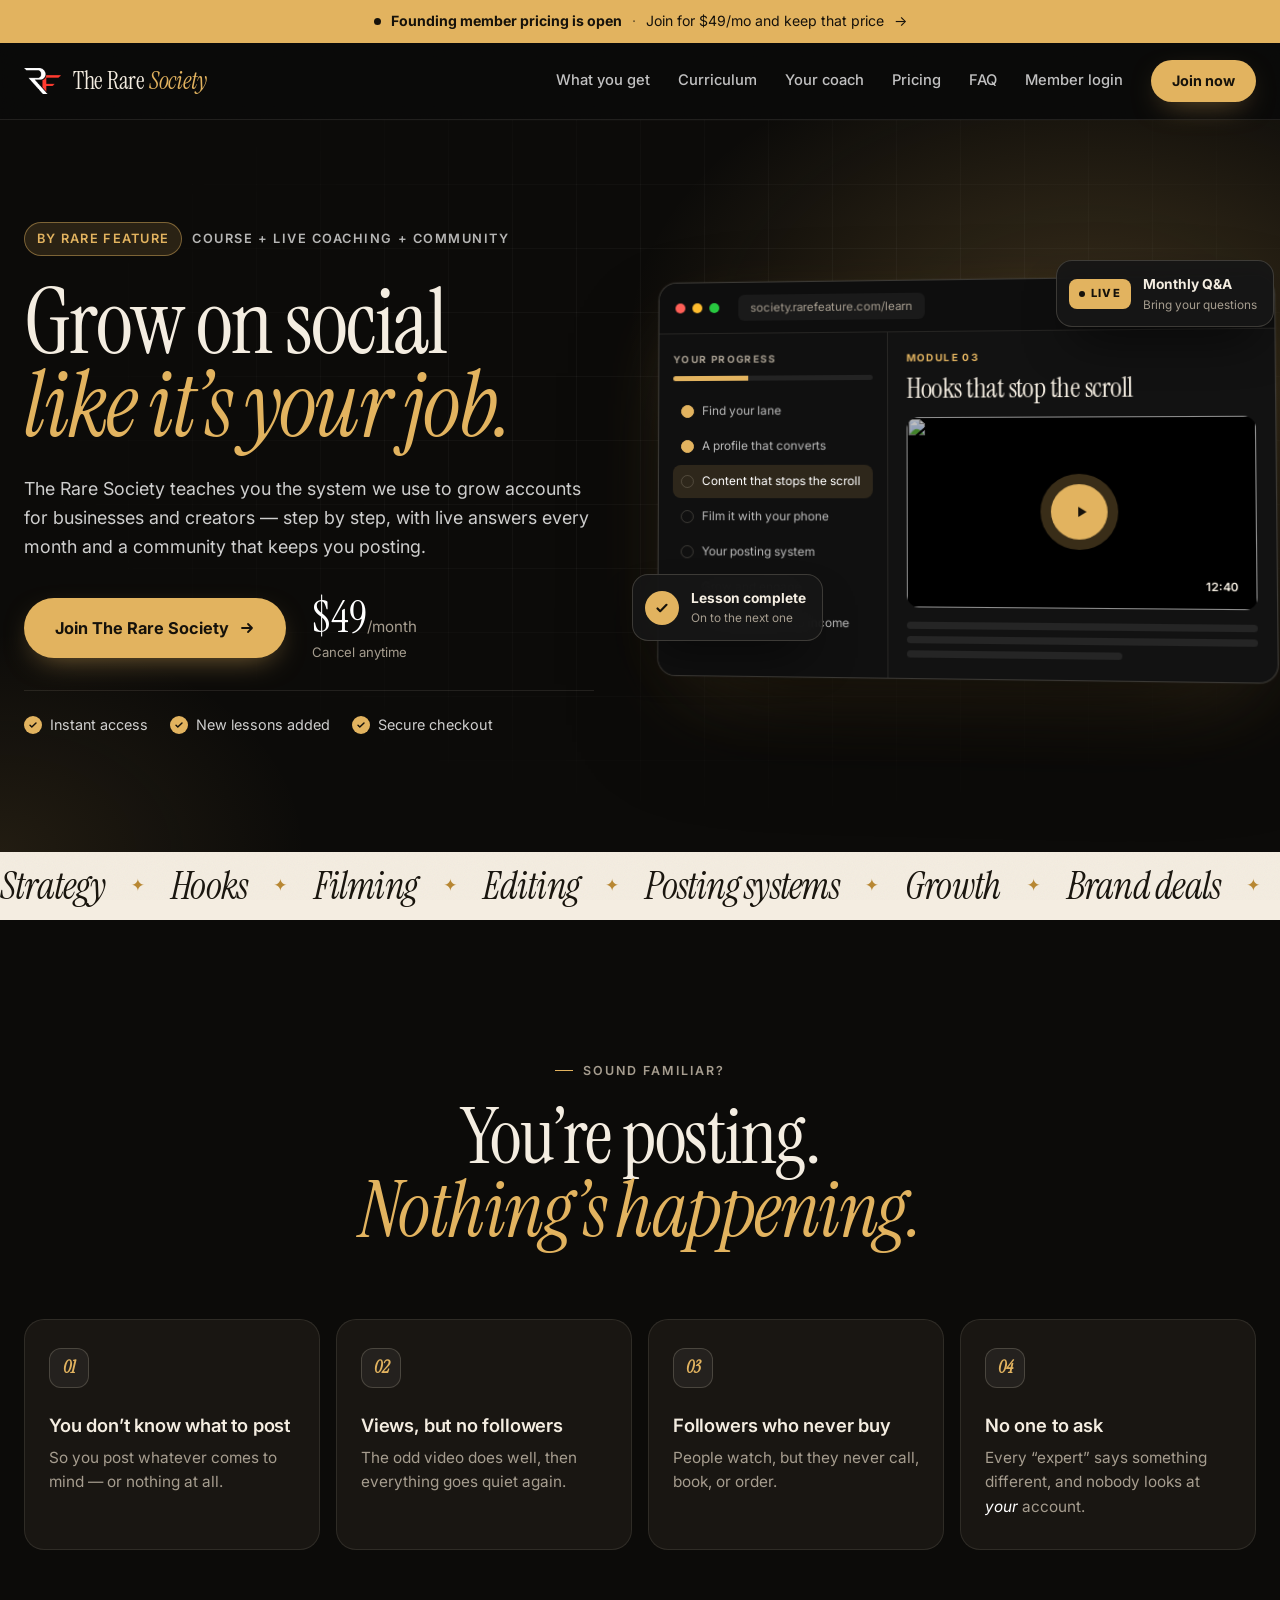
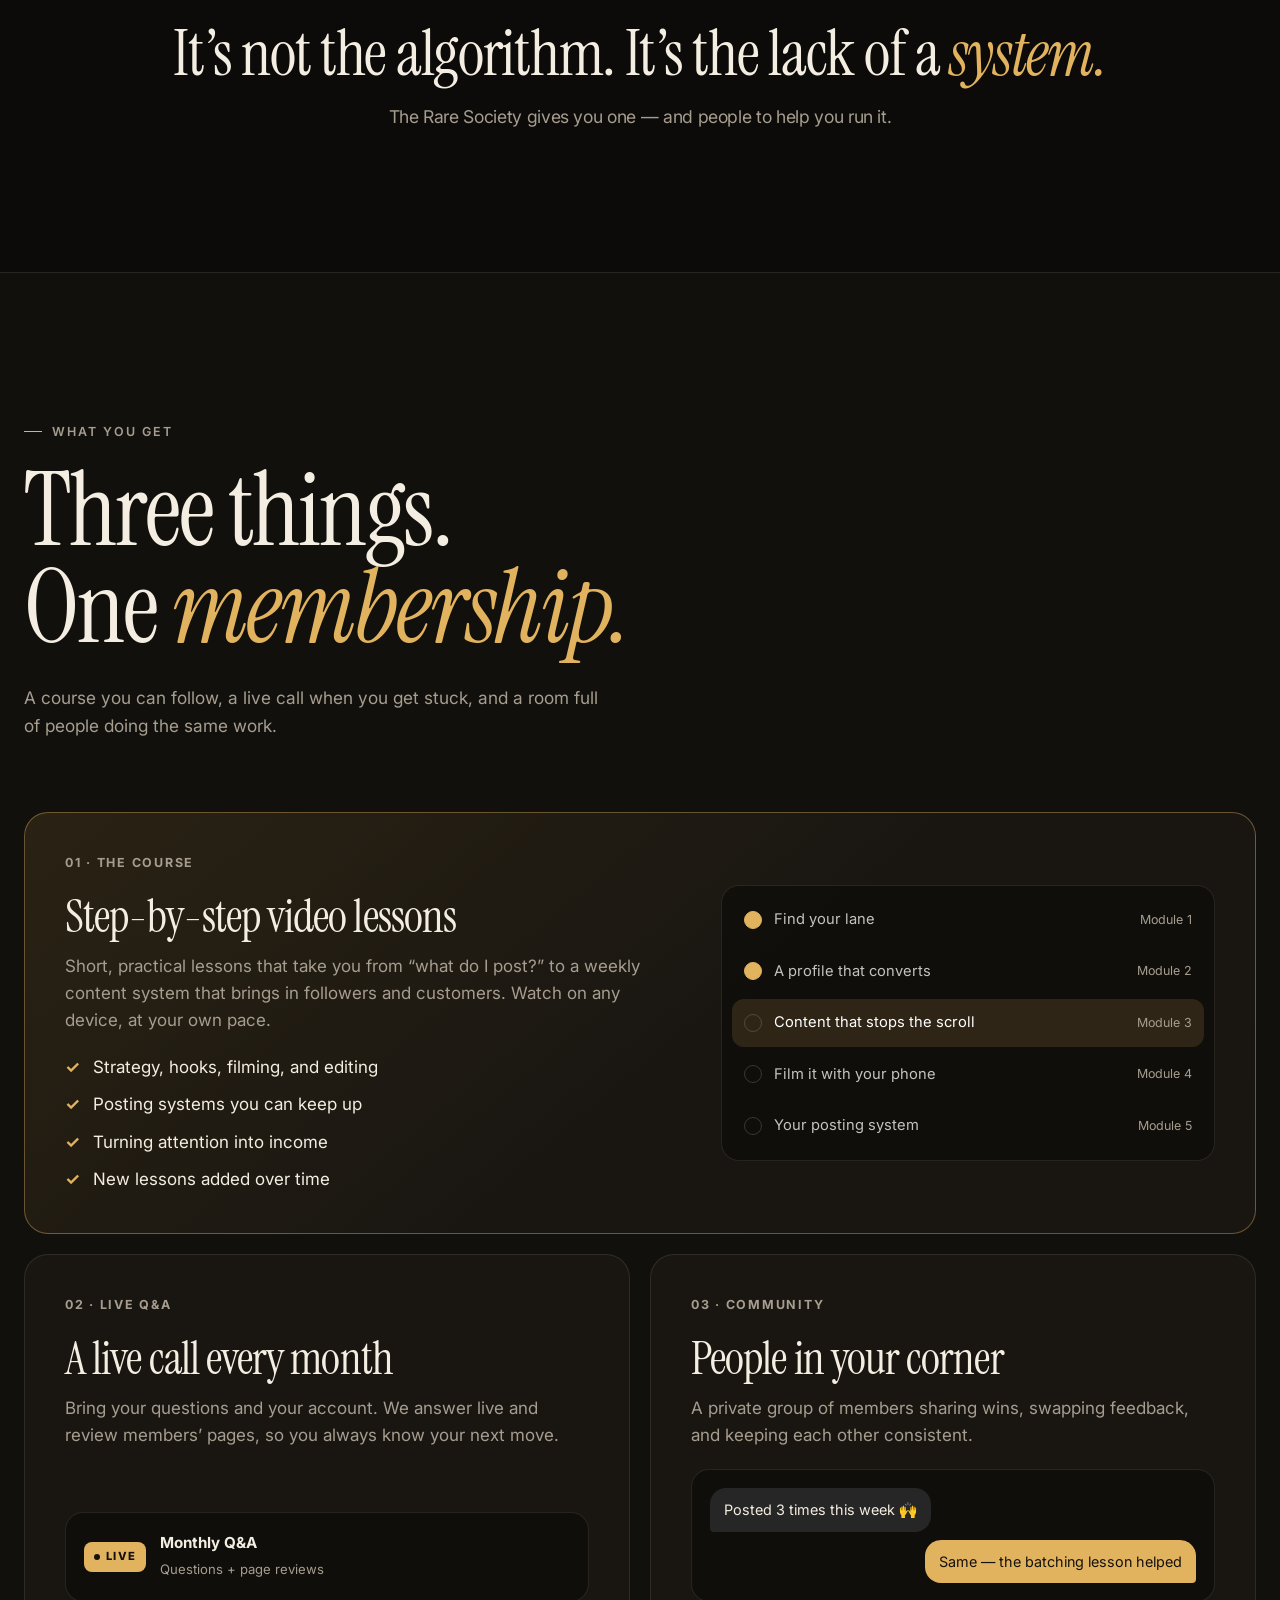
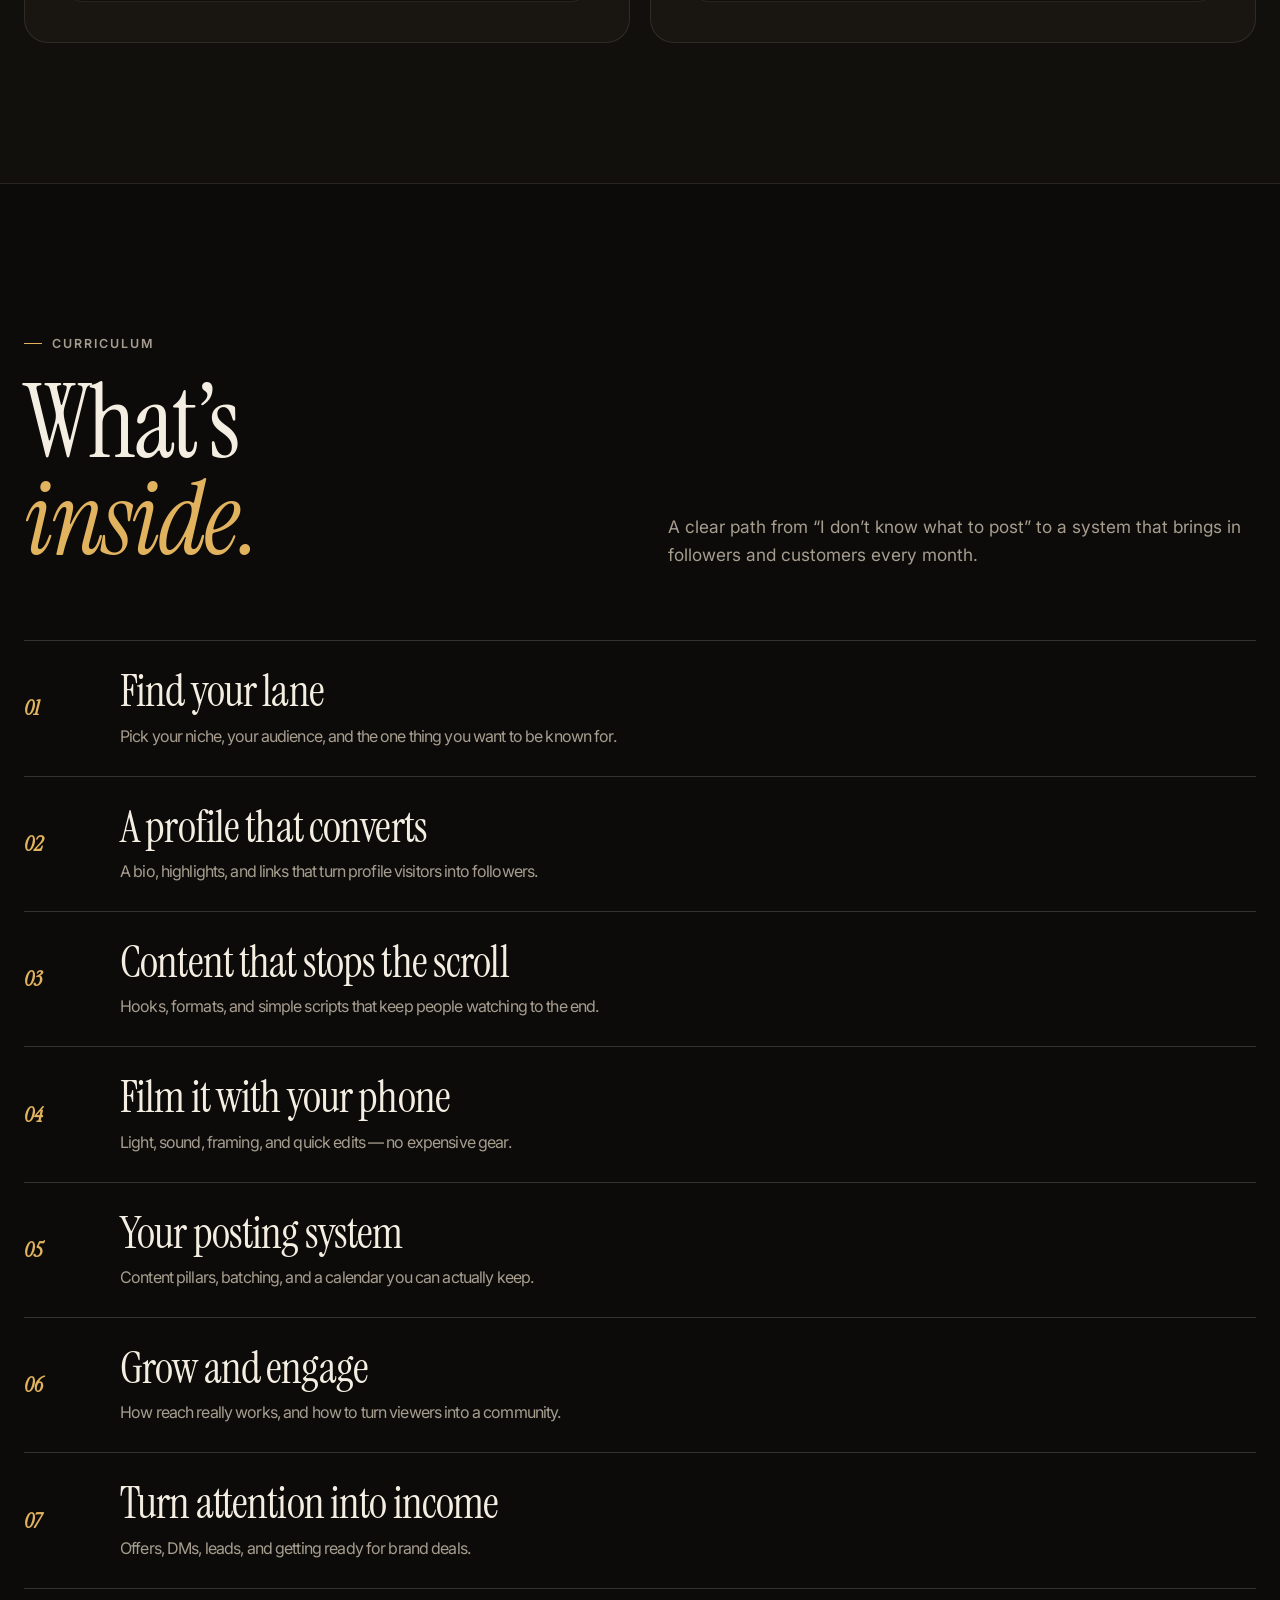
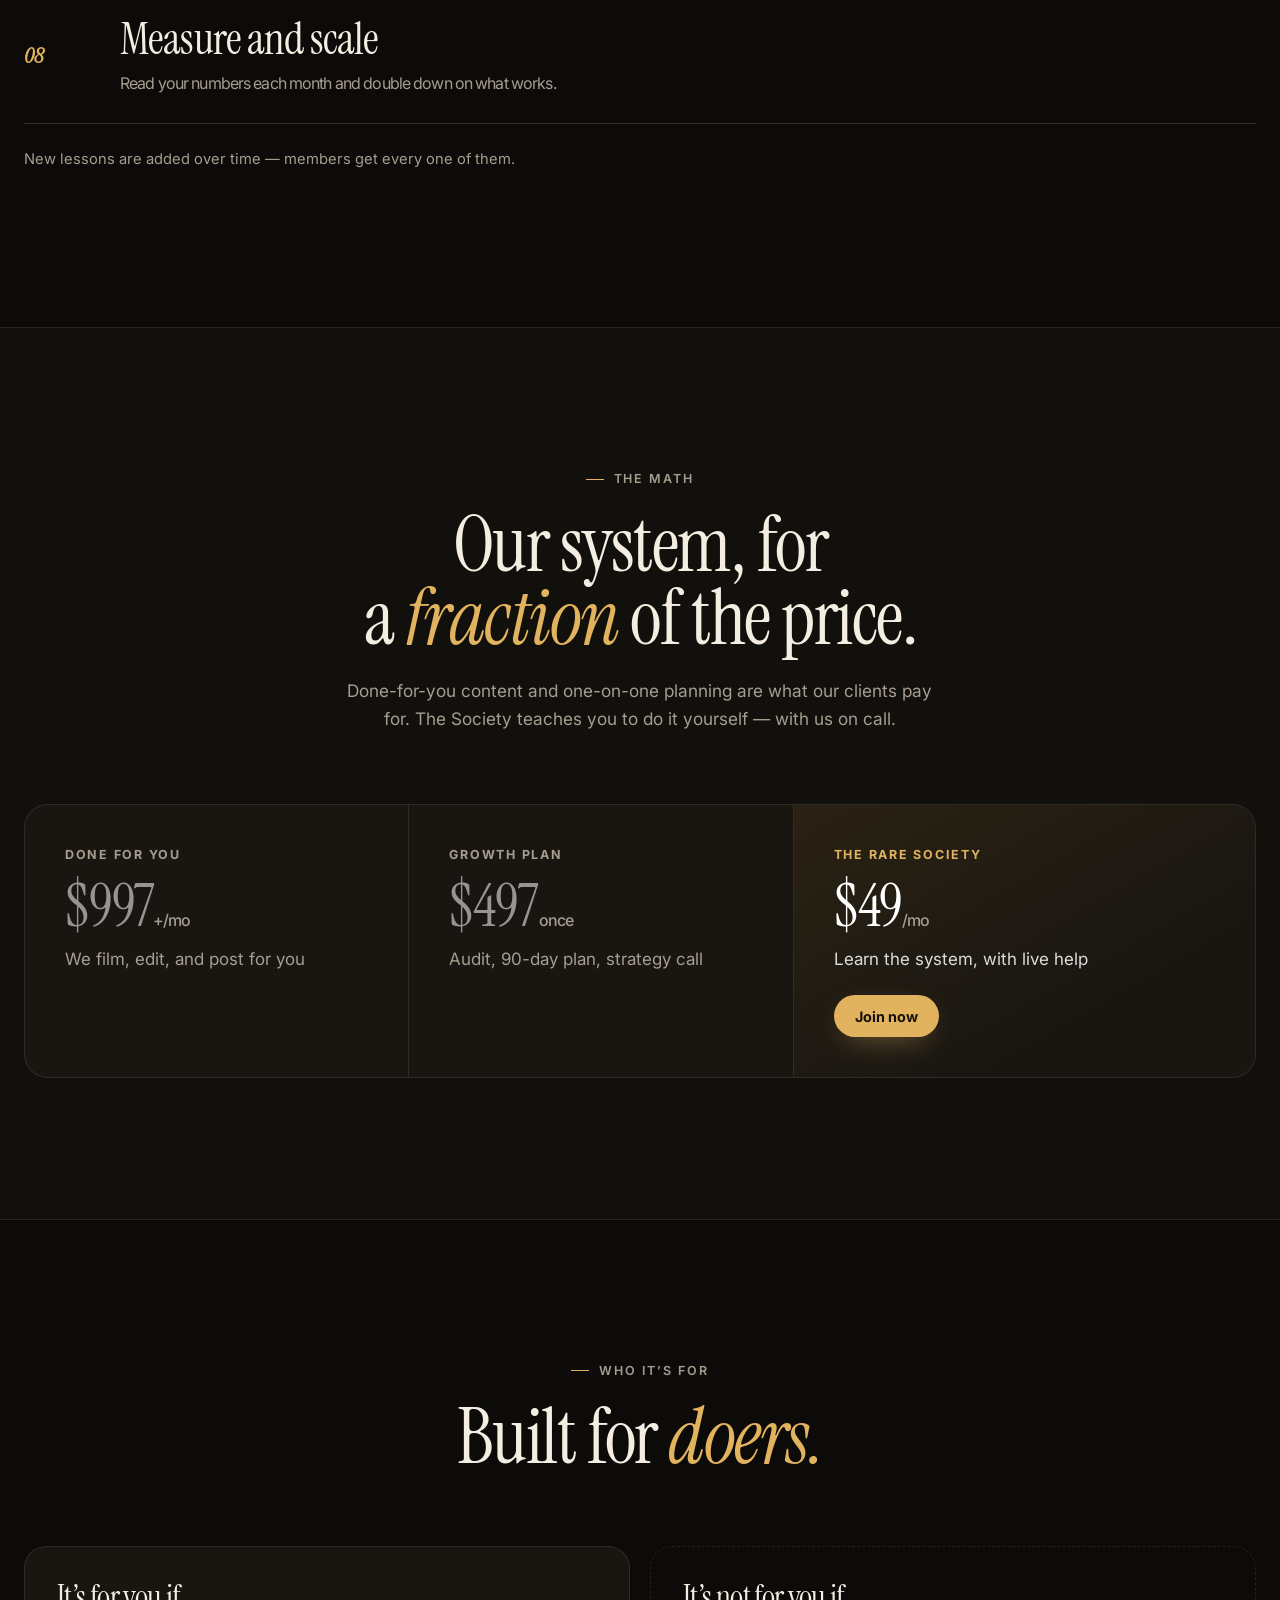
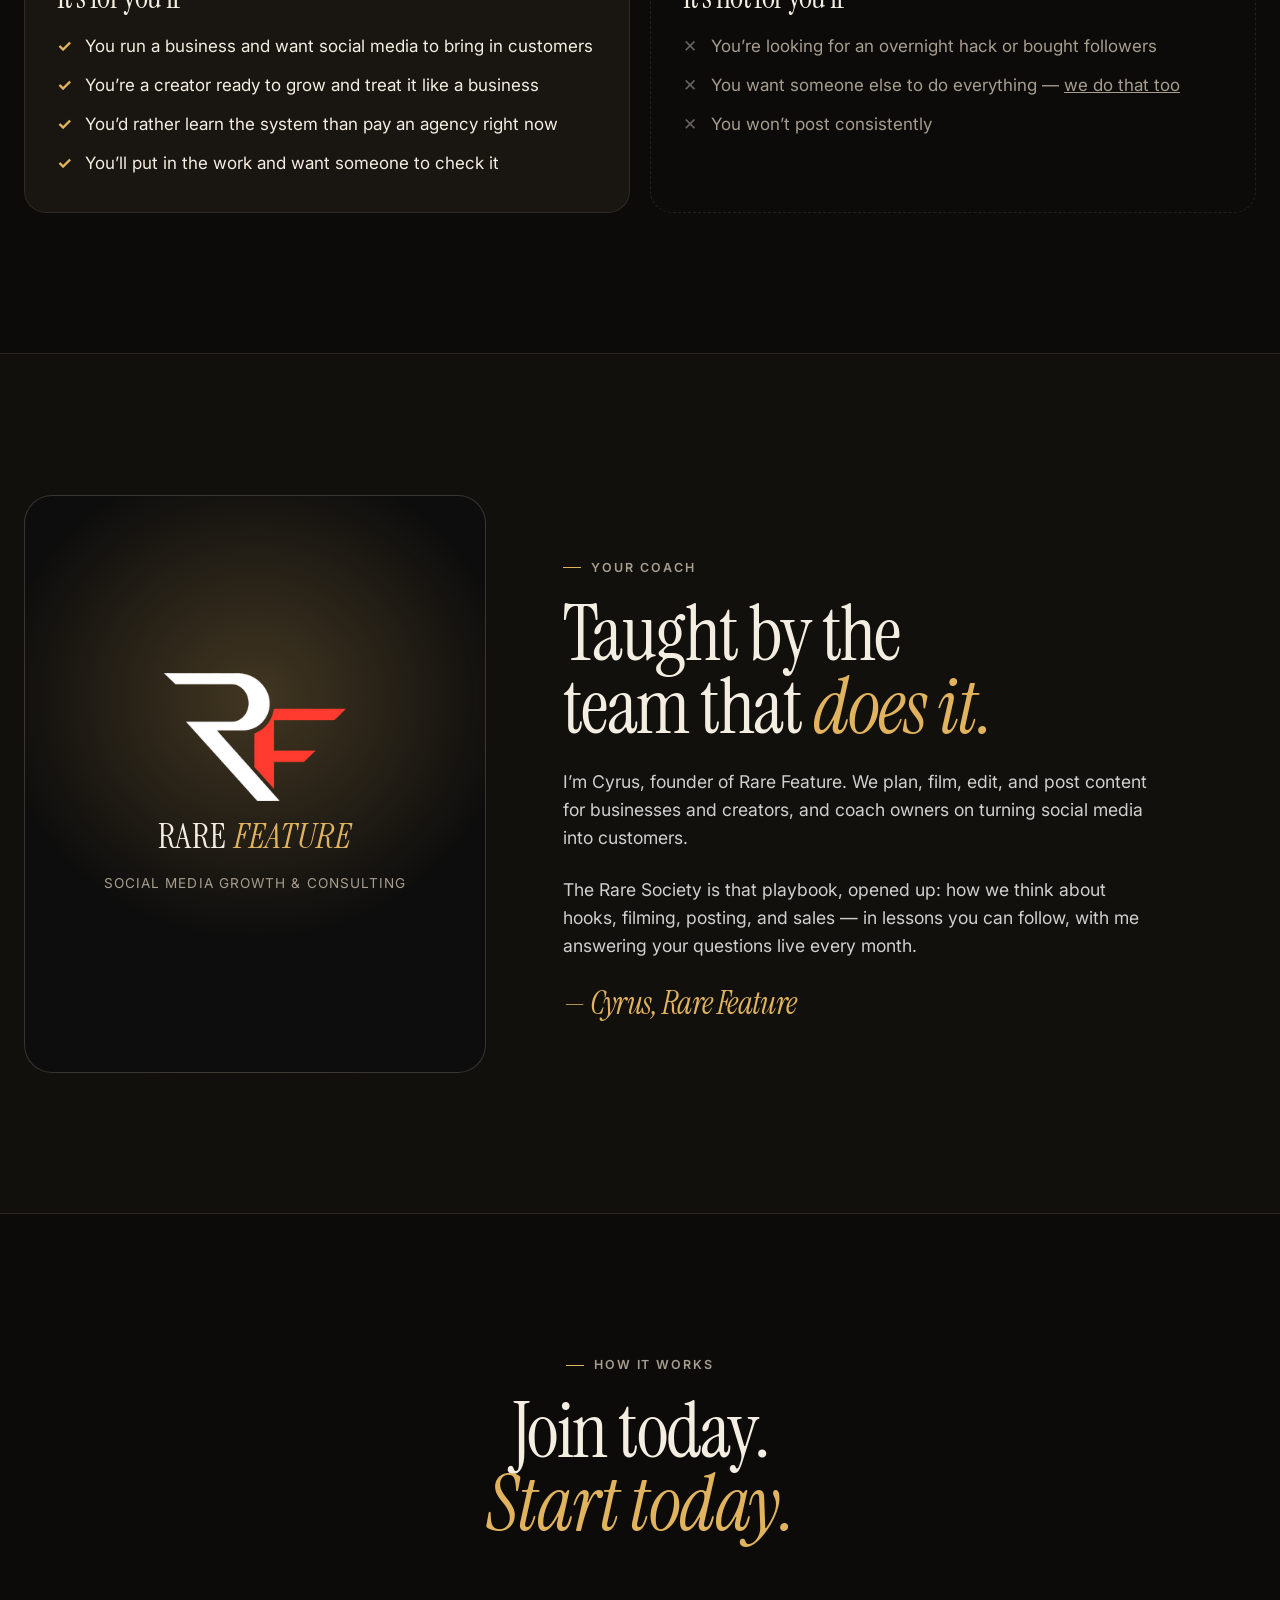
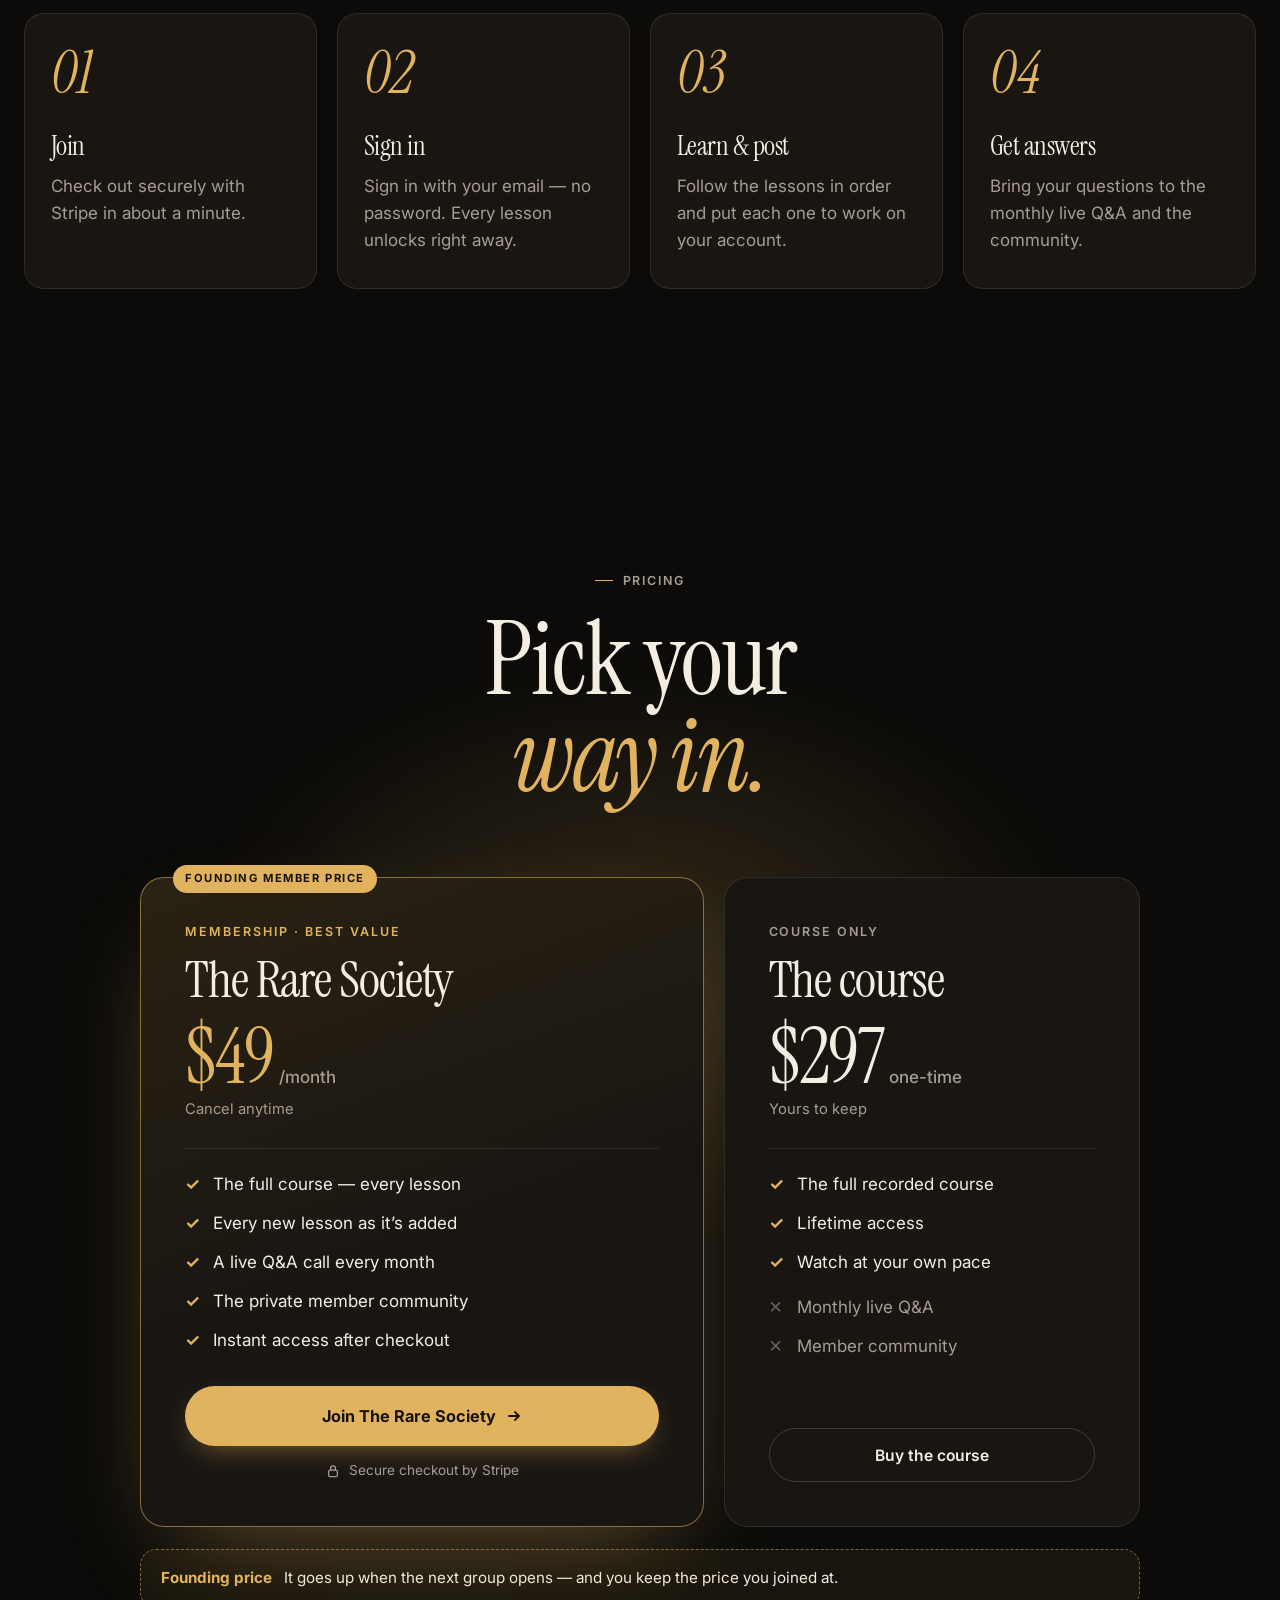
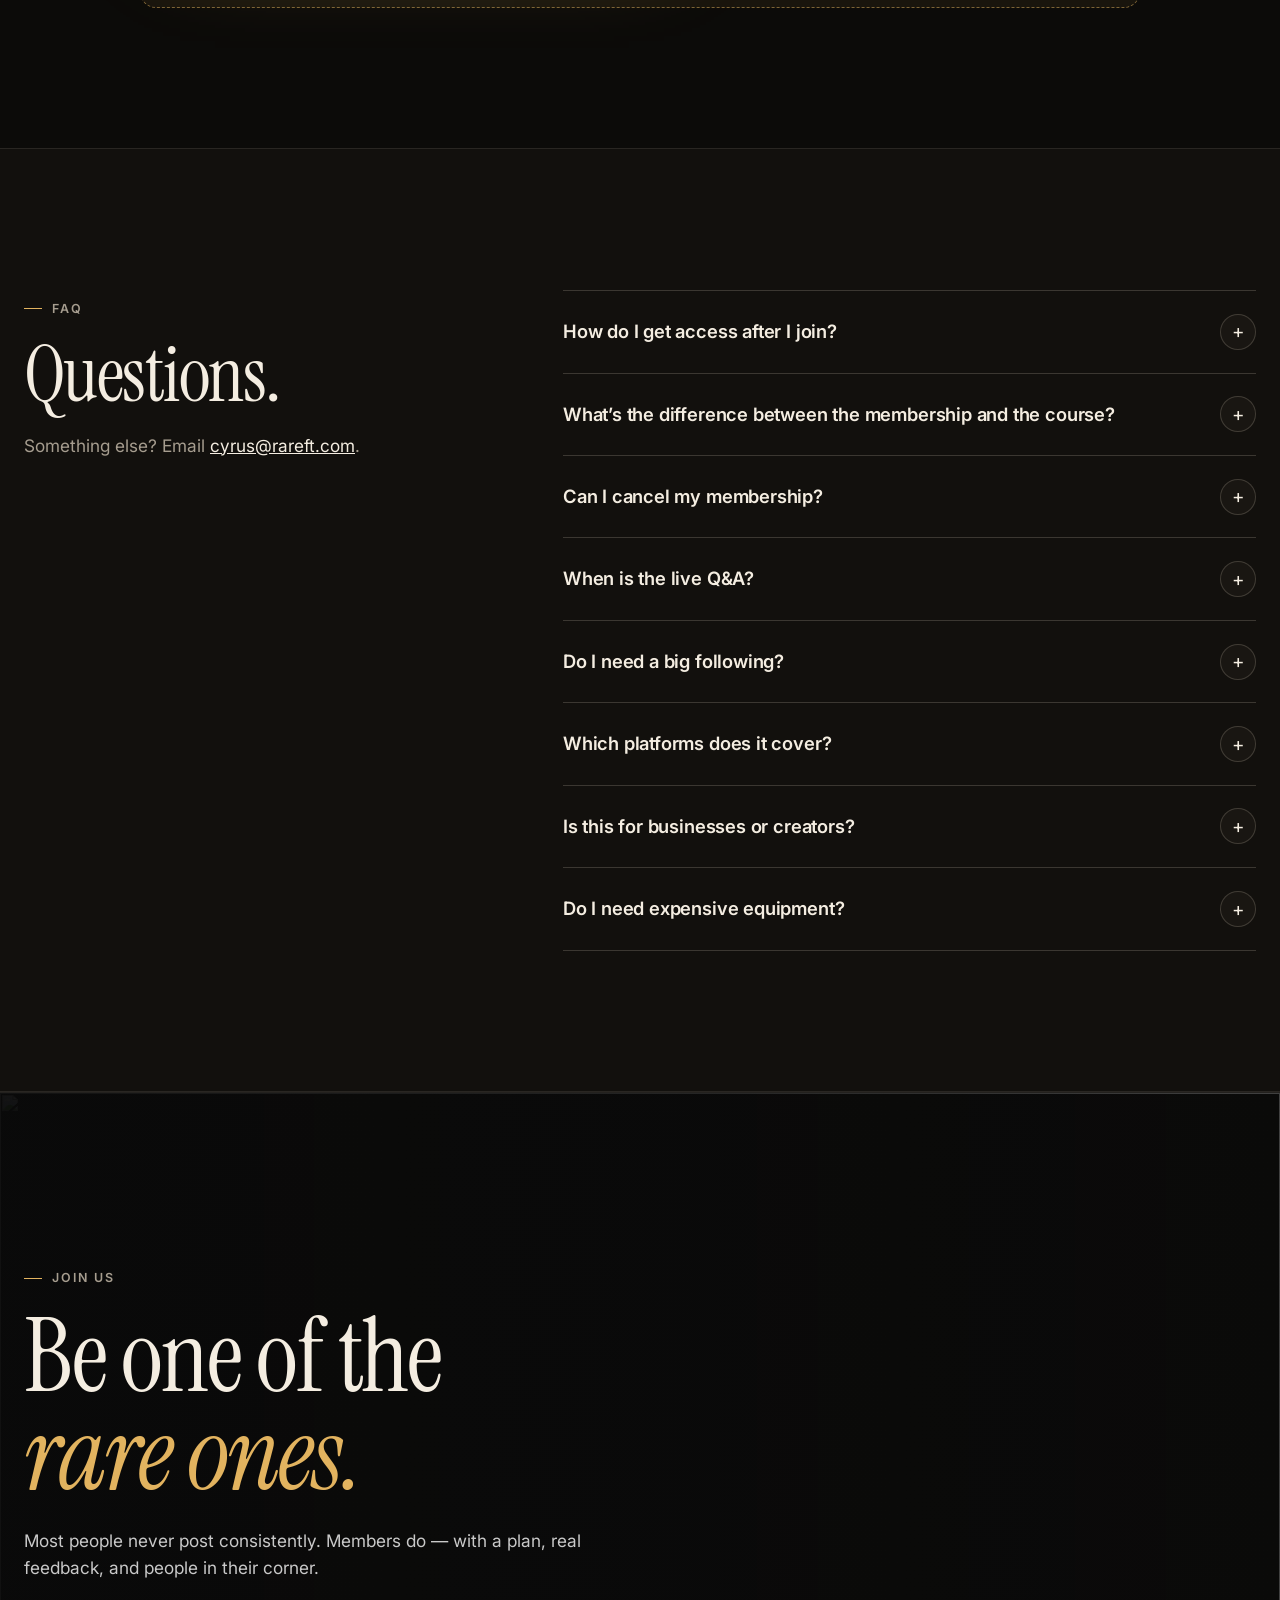
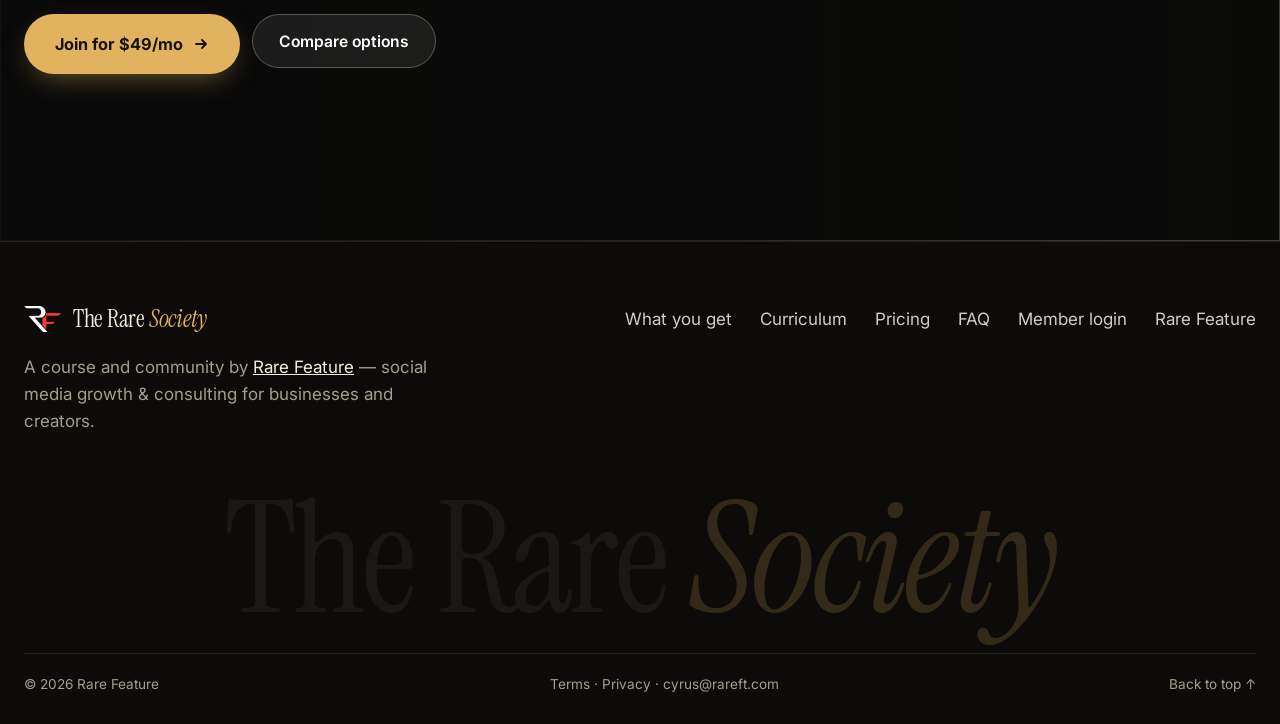
==== commit 2165aa20: "Give The Rare Society its own look: serif headlines, gold accent, warm black and cream Co-Authored-B" ====
--- a/index.html
+++ b/index.html
@@ -19,9 +19,9 @@
   <link rel="apple-touch-icon" href="/assets/apple-touch-icon.png">
   <link rel="preconnect" href="https://fonts.googleapis.com">
   <link rel="preconnect" href="https://fonts.gstatic.com" crossorigin>
-  <link href="https://fonts.googleapis.com/css2?family=Anton&family=Inter:wght@400;500;600;700;800&display=swap" rel="stylesheet">
-  <link rel="stylesheet" href="/society.css?v=2">
-  <link rel="stylesheet" href="/sales.css?v=1">
+  <link href="https://fonts.googleapis.com/css2?family=Instrument+Serif:ital@0;1&family=Inter:wght@400;500;600;700;800&display=swap" rel="stylesheet">
+  <link rel="stylesheet" href="/society.css?v=3">
+  <link rel="stylesheet" href="/sales.css?v=2">
 </head>
 <body class="sales">
   <a class="skip" href="#main">Skip to content</a>
@@ -385,7 +385,7 @@
           <a href="#inside">What you get</a><a href="#curriculum">Curriculum</a><a href="#pricing">Pricing</a><a href="#faq">FAQ</a><a href="/login" data-demo-link>Member login</a><a href="https://rarefeature.com">Rare Feature</a>
         </nav>
       </div>
-      <p class="footer__word" aria-hidden="true">RARE <span>SOCIETY</span></p>
+      <p class="footer__word" aria-hidden="true">The Rare <span>Society</span></p>
       <div class="footer__bottom">
         <p>© <span id="year"></span> Rare Feature</p>
         <p><a href="https://rarefeature.com/terms">Terms</a> · <a href="https://rarefeature.com/privacy">Privacy</a> · <a href="mailto:cyrus@rareft.com">cyrus@rareft.com</a></p>
--- a/society.css
+++ b/society.css
@@ -1,16 +1,17 @@
 :root {
-  --bg: #0a0a0a;
-  --bg-2: #111111;
-  --surface: #161616;
-  --surface-2: #1d1d1d;
-  --line: rgba(255, 255, 255, .1);
-  --line-2: rgba(255, 255, 255, .18);
-  --text: #f3f1ee;
-  --muted: #9b9893;
-  --red: #ff3b2f;
-  --red-dark: #e02a1f;
+  --bg: #0c0b09;
+  --bg-2: #12100d;
+  --surface: #191612;
+  --surface-2: #211d18;
+  --line: rgba(244, 232, 210, .1);
+  --line-2: rgba(244, 232, 210, .18);
+  --text: #f4ede1;
+  --muted: #a69d8f;
+  --red: #e2b35f;          /* Society accent: gold (the name is kept so shared styles still work) */
+  --red-dark: #f0c879;
+  --ink: #16120b;          /* text on gold */
   --green: #4ade80;
-  --display: "Anton", Impact, "Arial Narrow", sans-serif;
+  --display: "Instrument Serif", "Iowan Old Style", Georgia, serif;
   --sans: "Inter", system-ui, sans-serif;
   --ease: cubic-bezier(.2, .7, .2, 1);
 }
@@ -96,7 +97,7 @@
 .hero__price b { color: #fff; font-size: 1.05rem; }
 @keyframes riseIn { from { opacity: 0; transform: translateY(26px); } to { opacity: 1; transform: none; } }
 
-.founding { display: inline-flex; align-items: center; gap: 10px; margin: 0 0 18px; padding: 7px 14px 7px 10px; border-radius: 999px; background: rgba(255,59,47,.14); border: 1px solid rgba(255,59,47,.45); color: #fff; font-size: .82rem; font-weight: 600; }
+.founding { display: inline-flex; align-items: center; gap: 10px; margin: 0 0 18px; padding: 7px 14px 7px 10px; border-radius: 999px; background: rgba(226,179,95,.14); border: 1px solid rgba(226,179,95,.45); color: #fff; font-size: .82rem; font-weight: 600; }
 .founding::before { content: ""; width: 8px; height: 8px; border-radius: 50%; background: var(--red); box-shadow: 0 0 10px var(--red); animation: pulse 1.4s ease-in-out infinite; }
 @keyframes pulse { 50% { opacity: .3; } }
 
@@ -114,7 +115,7 @@
 .pillar__n { font: 400 4.6rem/1 var(--display); color: transparent; -webkit-text-stroke: 1.5px var(--red); margin: 0 0 40px; }
 .pillar h3 { font: 400 2.2rem/.95 var(--display); text-transform: uppercase; margin-bottom: 14px; }
 .pillar p { color: var(--muted); margin: 0; }
-.pillar--hot { background: linear-gradient(160deg, #2a0f0c 0%, var(--surface) 60%); border-color: rgba(255,59,47,.45); }
+.pillar--hot { background: linear-gradient(160deg, #2a2213 0%, var(--surface) 60%); border-color: rgba(226,179,95,.45); }
 
 /* Curriculum */
 .curr { border-top: 1px solid var(--line-2); counter-reset: mod; }
@@ -153,7 +154,7 @@
 /* Pricing */
 .prices { display: grid; grid-template-columns: 1.15fr .85fr; gap: 20px; align-items: stretch; }
 .price-card { position: relative; display: flex; flex-direction: column; padding: clamp(30px, 4vw, 44px); border-radius: 24px; background: var(--surface); border: 1px solid var(--line); }
-.price-card--hot { background: linear-gradient(160deg, #2a0f0c 0%, var(--surface) 55%); border-color: rgba(255,59,47,.55); }
+.price-card--hot { background: linear-gradient(160deg, #2a2213 0%, var(--surface) 55%); border-color: rgba(226,179,95,.55); }
 .price-card__badge { position: absolute; top: -13px; left: 32px; margin: 0; background: var(--red); color: #fff; font-size: .7rem; font-weight: 700; letter-spacing: .14em; text-transform: uppercase; padding: 5px 12px; border-radius: 999px; }
 .price-card__k { font-size: .78rem; font-weight: 600; letter-spacing: .16em; text-transform: uppercase; color: var(--muted); margin-bottom: 14px; }
 .price-card--hot .price-card__k { color: var(--red); }
@@ -166,7 +167,7 @@
 .price-card .ticks { margin: 8px 0 32px; padding-top: 22px; border-top: 1px solid var(--line); }
 .price-card .btn { margin-top: auto; }
 .price-card__fine { margin: 14px 0 0; font-size: .85rem; color: var(--muted); text-align: center; }
-.founding-note { display: flex; gap: 12px; align-items: flex-start; margin: 22px 0 0; padding: 16px 20px; border-radius: 16px; border: 1px dashed rgba(255,59,47,.5); background: rgba(255,59,47,.06); font-size: .95rem; }
+.founding-note { display: flex; gap: 12px; align-items: flex-start; margin: 22px 0 0; padding: 16px 20px; border-radius: 16px; border: 1px dashed rgba(226,179,95,.5); background: rgba(226,179,95,.06); font-size: .95rem; }
 .founding-note b { color: var(--red); white-space: nowrap; }
 
 /* Ladder */
@@ -175,7 +176,7 @@
 .ladder li { display: flex; justify-content: space-between; align-items: baseline; gap: 16px; padding: 18px 4px; border-bottom: 1px solid var(--line-2); }
 .ladder li b { font: 400 1.5rem/1 var(--display); text-transform: uppercase; }
 .ladder li span { color: var(--muted); font-size: .92rem; text-align: right; }
-.ladder li.is-here { background: rgba(255,59,47,.08); padding-inline: 16px; border-radius: 12px; border-bottom-color: transparent; margin-top: -1px; }
+.ladder li.is-here { background: rgba(226,179,95,.08); padding-inline: 16px; border-radius: 12px; border-bottom-color: transparent; margin-top: -1px; }
 .ladder li.is-here b { color: var(--red); }
 
 /* FAQ */
@@ -224,7 +225,7 @@
 .footer nav a { text-decoration: none; color: rgba(255,255,255,.8); }
 .footer nav a:hover { color: var(--red); }
 .footer__word { font: 400 clamp(3.4rem, 13vw, 13rem)/.8 var(--display); text-transform: uppercase; margin: 56px 0 24px; color: transparent; -webkit-text-stroke: 1.5px rgba(255,255,255,.16); white-space: nowrap; text-align: center; }
-.footer__word span { -webkit-text-stroke-color: rgba(255,59,47,.6); }
+.footer__word span { -webkit-text-stroke-color: rgba(226,179,95,.6); }
 .footer__bottom { display: flex; justify-content: space-between; gap: 12px 24px; flex-wrap: wrap; font-size: .85rem; color: var(--muted); padding-top: 20px; border-top: 1px solid var(--line); }
 .footer__bottom p { margin: 0; }
 .footer__bottom a { text-decoration: none; }
@@ -232,7 +233,7 @@
 
 /* Simple centered pages (sign in, welcome) */
 .solo { min-height: 100svh; display: grid; place-items: center; padding: 120px 0 64px; position: relative; isolation: isolate; overflow: hidden; }
-.solo::before { content: ""; position: absolute; inset: -20% -10% auto auto; width: 60vw; height: 60vw; background: radial-gradient(circle, rgba(255,59,47,.16), transparent 60%); z-index: -1; }
+.solo::before { content: ""; position: absolute; inset: -20% -10% auto auto; width: 60vw; height: 60vw; background: radial-gradient(circle, rgba(226,179,95,.16), transparent 60%); z-index: -1; }
 .solo__card { width: min(520px, 100% - 32px); padding: clamp(28px, 5vw, 44px); border-radius: 26px; background: var(--surface); border: 1px solid var(--line-2); display: grid; gap: 18px; }
 .solo__card h1 { font: 400 clamp(2.6rem, 7vw, 3.6rem)/.92 var(--display); text-transform: uppercase; margin: 0; }
 .solo__card h1 em { font-style: normal; color: var(--red); }
@@ -308,7 +309,7 @@
 .side__mod ol { list-style: none; margin: 2px 0 8px; padding: 0; }
 .side__mod a { display: grid; grid-template-columns: 20px 1fr auto; gap: 10px; align-items: start; padding: 9px 8px 9px 10px; border-radius: 10px; text-decoration: none; color: rgba(255,255,255,.78); font-size: .9rem; line-height: 1.35; }
 .side__mod a:hover { background: rgba(255,255,255,.05); color: #fff; }
-.side__mod a[aria-current="page"] { background: rgba(255,59,47,.12); color: #fff; }
+.side__mod a[aria-current="page"] { background: rgba(226,179,95,.12); color: #fff; }
 .side__mod a small { color: var(--muted); font-size: .78rem; }
 .dot { width: 18px; height: 18px; border-radius: 50%; border: 1.5px solid var(--line-2); display: grid; place-items: center; margin-top: 1px; }
 .dot.is-done { background: var(--red); border-color: var(--red); }
@@ -323,7 +324,7 @@
 .cards { display: grid; grid-template-columns: repeat(2, 1fr); gap: 18px; margin-top: 28px; }
 .card { padding: 26px 26px 28px; border-radius: 20px; background: var(--surface); border: 1px solid var(--line); display: flex; flex-direction: column; gap: 10px; }
 .card--wide { grid-column: 1 / -1; }
-.card--hot { background: linear-gradient(150deg, #2a0f0c 0%, var(--surface) 60%); border-color: rgba(255,59,47,.45); }
+.card--hot { background: linear-gradient(150deg, #2a2213 0%, var(--surface) 60%); border-color: rgba(226,179,95,.45); }
 .card__k { font-size: .74rem; font-weight: 600; letter-spacing: .14em; text-transform: uppercase; color: var(--muted); margin: 0; }
 .card h2 { font: 400 1.9rem/1 var(--display); text-transform: uppercase; margin: 0; }
 .card p { color: var(--muted); margin: 0; }
@@ -414,3 +415,35 @@
 .field.check { display: flex; }
 .field.check > input { margin-top: 0; }
 @media (max-width: 640px) { .appbar #admin-link, .appbar #signout { display: none !important; } .appbar__links { gap: 0; } }
+
+/* ===== Society identity: serif headlines, gold accent, warm black ===== */
+body { background: var(--bg); }
+body::before { content: ""; position: fixed; inset: 0; z-index: 0; pointer-events: none; opacity: .05; background-image: url("data:image/svg+xml,%3Csvg xmlns='http://www.w3.org/2000/svg' width='160' height='160'%3E%3Cfilter id='n'%3E%3CfeTurbulence type='fractalNoise' baseFrequency='.9' numOctaves='2' stitchTiles='stitch'/%3E%3C/filter%3E%3Crect width='100%25' height='100%25' filter='url(%23n)'/%3E%3C/svg%3E"); }
+.display, .hero__title, .pillar h3, .curr__t, .fit__card h3, .step h3, .price-card h3, .ladder li b, .form h3,
+.solo__card h1, .stage h1, .card h2, .adm-mod__head h3, .mobile-menu a:not(.btn), .footer__word {
+  text-transform: none; font-weight: 400; letter-spacing: -0.02em; }
+.display { line-height: .95; }
+.display em, .solo__card h1 em, .hero__title em { font-style: italic; color: var(--red); }
+.brand span { font: 400 1.5rem/1 var(--display); text-transform: none; letter-spacing: -0.01em; }
+.brand span b { font-style: italic; }
+.label { color: var(--muted); }
+.label::before { width: 18px; height: 1px; border-radius: 0; }
+
+/* Buttons on gold use dark text */
+.btn--red { color: var(--ink); font-weight: 700; box-shadow: 0 10px 30px -12px rgba(226,179,95,.6); }
+.btn--red:hover { background: var(--red-dark); }
+.btn--line:hover { color: var(--ink); }
+.demo-bar, #toast { color: var(--ink); }
+
+/* Numbers: solid gold italic instead of outlined */
+.pillar .pillar__n, .step b { color: var(--red); -webkit-text-stroke: 0; font-style: italic; }
+.price span { letter-spacing: -0.02em; }
+.curr summary::before { font-family: var(--display); font-size: 1.4rem; font-style: italic; letter-spacing: 0; }
+.curr__t { font-size: clamp(1.9rem, 3.4vw, 2.8rem); line-height: 1.02; }
+.curr details[open] summary::after, .faq__list details[open] summary::after { color: var(--ink); }
+.dot.is-done::after { border-color: var(--ink); }
+.tabs button[aria-selected="true"] { color: var(--ink); }
+.ticks li::before { color: var(--red); }
+
+.footer__word { font-size: clamp(3.4rem, 12vw, 12rem); line-height: .9; color: rgba(244,237,225,.06); -webkit-text-stroke: 0; }
+.footer__word span { font-style: italic; color: rgba(226,179,95,.18); -webkit-text-stroke: 0; }
--- a/sales.css
+++ b/sales.css
@@ -16,13 +16,13 @@
 /* Hero */
 .shero { position: relative; overflow: hidden; isolation: isolate; padding: clamp(56px, 8vw, 110px) 0 clamp(72px, 9vw, 120px); }
 .shero__bg { position: absolute; inset: 0; z-index: -1; background:
-  radial-gradient(60% 70% at 85% 30%, rgba(255,59,47,.22), transparent 60%),
-  radial-gradient(40% 50% at 0% 100%, rgba(255,59,47,.10), transparent 60%),
+  radial-gradient(60% 70% at 85% 30%, rgba(226,179,95,.22), transparent 60%),
+  radial-gradient(40% 50% at 0% 100%, rgba(226,179,95,.10), transparent 60%),
   linear-gradient(var(--bg), var(--bg)); }
 .shero__bg::after { content: ""; position: absolute; inset: 0; background-image: linear-gradient(rgba(255,255,255,.035) 1px, transparent 1px), linear-gradient(90deg, rgba(255,255,255,.035) 1px, transparent 1px); background-size: 64px 64px; mask-image: radial-gradient(80% 80% at 60% 40%, #000 30%, transparent 75%); -webkit-mask-image: radial-gradient(80% 80% at 60% 40%, #000 30%, transparent 75%); }
 .shero__grid { display: grid; grid-template-columns: 1fr 1.05fr; gap: clamp(40px, 5vw, 80px); align-items: center; }
 .eyebrow { display: inline-flex; flex-wrap: wrap; align-items: center; gap: 10px; margin: 0 0 26px; font-size: .8rem; font-weight: 600; letter-spacing: .12em; text-transform: uppercase; color: rgba(255,255,255,.7); animation: riseIn .8s var(--ease) both; }
-.eyebrow span { padding: 6px 12px; border-radius: 999px; background: rgba(255,59,47,.14); border: 1px solid rgba(255,59,47,.45); color: #fff; letter-spacing: .1em; }
+.eyebrow span { padding: 6px 12px; border-radius: 999px; background: rgba(226,179,95,.14); border: 1px solid rgba(226,179,95,.45); color: #fff; letter-spacing: .1em; }
 .shero__title { font: 400 clamp(3.6rem, 6.6vw, 6.6rem)/.88 var(--display); text-transform: uppercase; margin: 0 0 28px; letter-spacing: -0.005em; animation: riseIn .9s .05s var(--ease) both; }
 .shero__title em { font-style: normal; color: var(--red); display: block; }
 .shero__lede { font-size: clamp(1.05rem, 1.4vw, 1.22rem); color: rgba(255,255,255,.8); max-width: 32em; margin: 0 0 34px; animation: riseIn .9s .12s var(--ease) both; }
@@ -37,7 +37,7 @@
 /* Product mock */
 .mock { position: relative; animation: floatIn 1.1s .15s var(--ease) both; }
 @keyframes floatIn { from { opacity: 0; transform: translateY(40px) rotate(1.5deg); } to { opacity: 1; transform: none; } }
-.mock__win { border-radius: 18px; background: #121212; border: 1px solid var(--line-2); box-shadow: 0 50px 120px -40px rgba(0,0,0,.95), 0 0 0 1px rgba(255,255,255,.03), 0 30px 80px -30px rgba(255,59,47,.35); overflow: hidden; transform: perspective(1600px) rotateY(-6deg) rotateX(2deg); transform-origin: left center; }
+.mock__win { border-radius: 18px; background: #121212; border: 1px solid var(--line-2); box-shadow: 0 50px 120px -40px rgba(0,0,0,.95), 0 0 0 1px rgba(255,255,255,.03), 0 30px 80px -30px rgba(226,179,95,.35); overflow: hidden; transform: perspective(1600px) rotateY(-6deg) rotateX(2deg); transform-origin: left center; }
 .mock__bar { display: flex; align-items: center; gap: 7px; padding: 12px 16px; border-bottom: 1px solid var(--line); background: #0e0e0e; }
 .mock__bar i { width: 10px; height: 10px; border-radius: 50%; background: #2c2c2c; }
 .mock__bar i:first-child { background: #ff5f57; } .mock__bar i:nth-child(2) { background: #febc2e; } .mock__bar i:nth-child(3) { background: #28c840; }
@@ -52,12 +52,12 @@
 .mock__side li { display: flex; align-items: center; gap: 8px; padding: 7px 8px; border-radius: 8px; font-size: .74rem; color: rgba(255,255,255,.7); white-space: nowrap; overflow: hidden; text-overflow: ellipsis; }
 .mock__side li b { flex: none; width: 13px; height: 13px; border-radius: 50%; border: 1.5px solid var(--line-2); }
 .mock__side li.is-done b { background: var(--red); border-color: var(--red); }
-.mock__side li.is-on { background: rgba(255,59,47,.14); color: #fff; }
+.mock__side li.is-on { background: rgba(226,179,95,.14); color: #fff; }
 .mock__main { padding: 18px 18px 20px; }
 .mock__t { font: 400 1.5rem/1 var(--display); text-transform: uppercase; margin: 0 0 14px; }
 .mock__video { position: relative; aspect-ratio: 16 / 9; border-radius: 12px; overflow: hidden; background: #000; }
 .mock__video img { width: 100%; height: 100%; object-fit: cover; opacity: .75; }
-.mock__play { position: absolute; left: 50%; top: 50%; translate: -50% -50%; width: 54px; height: 54px; border-radius: 50%; background: var(--red); display: grid; place-items: center; box-shadow: 0 0 0 10px rgba(255,59,47,.25); }
+.mock__play { position: absolute; left: 50%; top: 50%; translate: -50% -50%; width: 54px; height: 54px; border-radius: 50%; background: var(--red); display: grid; place-items: center; box-shadow: 0 0 0 10px rgba(226,179,95,.25); }
 .mock__play svg { width: 20px; height: 20px; fill: #fff; margin-left: 3px; }
 .mock__time { position: absolute; right: 10px; bottom: 10px; padding: 2px 8px; border-radius: 6px; background: rgba(0,0,0,.7); font-size: .7rem; font-weight: 600; }
 .mock__lines { display: grid; gap: 7px; margin-top: 14px; }
@@ -99,7 +99,7 @@
 /* What you get */
 .gets { display: grid; grid-template-columns: 1fr 1fr; gap: 20px; }
 .get { position: relative; padding: clamp(28px, 3.4vw, 40px); border-radius: 24px; background: var(--surface); border: 1px solid var(--line); overflow: hidden; display: flex; flex-direction: column; }
-.get--big { grid-column: 1 / -1; display: grid; grid-template-columns: 1.1fr .9fr; gap: clamp(28px, 4vw, 56px); align-items: center; background: linear-gradient(140deg, #2a0f0c 0%, var(--surface) 55%); border-color: rgba(255,59,47,.4); }
+.get--big { grid-column: 1 / -1; display: grid; grid-template-columns: 1.1fr .9fr; gap: clamp(28px, 4vw, 56px); align-items: center; background: linear-gradient(140deg, #2a2213 0%, var(--surface) 55%); border-color: rgba(226,179,95,.4); }
 .get__n { margin: 0 0 14px; font-size: .78rem; font-weight: 700; letter-spacing: .14em; text-transform: uppercase; color: var(--red); }
 .get h3 { font: 400 clamp(2rem, 3.4vw, 2.8rem)/.95 var(--display); text-transform: uppercase; margin: 0 0 14px; }
 .get p { color: var(--muted); margin: 0 0 20px; }
@@ -109,7 +109,7 @@
 .lrow { display: grid; grid-template-columns: 18px 1fr auto; gap: 12px; align-items: center; padding: 12px 12px; border-radius: 12px; font-size: .92rem; color: rgba(255,255,255,.75); }
 .lrow b { width: 18px; height: 18px; border-radius: 50%; border: 1.5px solid var(--line-2); }
 .lrow.is-done b { background: var(--red); border-color: var(--red); }
-.lrow.is-on { background: rgba(255,59,47,.14); color: #fff; }
+.lrow.is-on { background: rgba(226,179,95,.14); color: #fff; }
 .lrow small { color: var(--muted); font-size: .78rem; }
 .get__art--live, .get__art--chat { margin-top: auto; padding: 18px; display: flex; gap: 14px; align-items: center; }
 .get__art--live b { display: block; font-size: .95rem; }
@@ -121,7 +121,7 @@
 /* Curriculum tweaks */
 .curr summary { padding: 28px 0; }
 .curr details { transition: background .3s; }
-.curr details[open] { background: linear-gradient(90deg, rgba(255,59,47,.06), transparent 70%); }
+.curr details[open] { background: linear-gradient(90deg, rgba(226,179,95,.06), transparent 70%); }
 
 /* Value */
 .value { display: grid; grid-template-columns: 1fr 1fr 1.2fr; gap: 0; border-radius: 24px; border: 1px solid var(--line); overflow: hidden; background: var(--surface); }
@@ -131,7 +131,7 @@
 .value__p { margin: 6px 0 4px; font: 400 clamp(2.8rem, 4.6vw, 4rem)/1 var(--display); color: rgba(255,255,255,.55); }
 .value__p small { font: 500 1rem var(--sans); color: var(--muted); }
 .value__col > p:not([class]) { margin: 0; color: var(--muted); }
-.value__col--hot { background: linear-gradient(150deg, #2a0f0c 0%, var(--surface) 70%); }
+.value__col--hot { background: linear-gradient(150deg, #2a2213 0%, var(--surface) 70%); }
 .value__col--hot .value__k { color: var(--red); }
 .value__col--hot .value__p { color: #fff; }
 .value__col--hot > p:not([class]) { color: rgba(255,255,255,.85); }
@@ -139,7 +139,7 @@
 
 /* Coach */
 .coach { display: grid; grid-template-columns: .8fr 1.2fr; gap: clamp(40px, 6vw, 96px); align-items: center; }
-.coach__card { aspect-ratio: 4 / 5; border-radius: 28px; background: radial-gradient(80% 60% at 50% 35%, rgba(255,59,47,.25), transparent 70%), #0d0d0d; border: 1px solid var(--line-2); display: grid; place-content: center; justify-items: center; gap: 18px; text-align: center; padding: 32px; }
+.coach__card { aspect-ratio: 4 / 5; border-radius: 28px; background: radial-gradient(80% 60% at 50% 35%, rgba(226,179,95,.25), transparent 70%), #0d0d0d; border: 1px solid var(--line-2); display: grid; place-content: center; justify-items: center; gap: 18px; text-align: center; padding: 32px; }
 .coach__card img { width: min(220px, 60%); height: auto; }
 .coach__card p { margin: 0; font: 400 1.8rem/1 var(--display); letter-spacing: .14em; }
 .coach__card p b { font-weight: 400; color: var(--red); }
@@ -149,12 +149,12 @@
 
 /* Pricing */
 .section--pricing { overflow: hidden; }
-.pricing__glow { position: absolute; left: 50%; top: 40%; width: 900px; height: 600px; translate: -50% -50%; background: radial-gradient(closest-side, rgba(255,59,47,.18), transparent); pointer-events: none; }
+.pricing__glow { position: absolute; left: 50%; top: 40%; width: 900px; height: 600px; translate: -50% -50%; background: radial-gradient(closest-side, rgba(226,179,95,.18), transparent); pointer-events: none; }
 .section--pricing .prices { max-width: 1000px; margin-inline: auto; }
 .price-card .crosses { margin: -14px 0 32px; }
 .price-card__fine { display: flex; justify-content: center; align-items: center; gap: 8px; }
 .price-card__fine svg { width: 16px; height: 16px; fill: none; stroke: currentColor; stroke-width: 1.6; }
-.price-card--hot { box-shadow: 0 40px 100px -40px rgba(255,59,47,.45); }
+.price-card--hot { box-shadow: 0 40px 100px -40px rgba(226,179,95,.45); }
 .section--pricing .founding-note { max-width: 1000px; margin-inline: auto; margin-top: 22px; }
 
 /* Mobile buy bar */
@@ -188,3 +188,29 @@
   .footer { padding-bottom: 96px; }
 }
 @media (prefers-reduced-motion: reduce) { .mock__win { transform: none; } }
+
+/* ===== Society identity overrides (sales page) ===== */
+.topbar { color: var(--ink); }
+.topbar__dot { background: var(--ink); }
+.shero__title, .turn p, .get h3, .mock__t, .coach__card p, .coach__sig, .band__track span { text-transform: none; letter-spacing: -0.02em; font-weight: 400; }
+.shero__title { font-size: clamp(3.8rem, 7vw, 7rem); line-height: .92; }
+.shero__title em { font-style: italic; }
+.shero__price b { font-size: 2.8rem; }
+.eyebrow span { color: var(--red); }
+.trust svg { stroke: var(--ink); }
+.mock__play svg { fill: var(--ink); }
+.float__ic svg { stroke: var(--ink); }
+.float__live, .bub--me, .price-card__badge { color: var(--ink); }
+.float__live::before { background: var(--ink); }
+.mock__t { font-size: 1.7rem; }
+.band { background: var(--text); color: var(--ink); }
+.band__track span { font-style: italic; font-size: clamp(1.7rem, 3vw, 2.5rem); }
+.band__track i { color: #b8862f; opacity: 1; }
+.turn p { font-size: clamp(2.4rem, 5vw, 4.2rem); line-height: 1; }
+.turn em { font-style: italic; }
+.get h3 { font-size: clamp(2.2rem, 3.6vw, 3rem); line-height: 1; }
+.value__p { letter-spacing: -0.02em; }
+.coach__card p { letter-spacing: .02em; font-size: 2.2rem; }
+.coach__card p b { font-style: italic; }
+.coach__sig { font-style: italic; font-size: 2rem; }
+.pain__ic { font-family: var(--display); font-style: italic; font-size: 1.15rem; color: var(--red); }
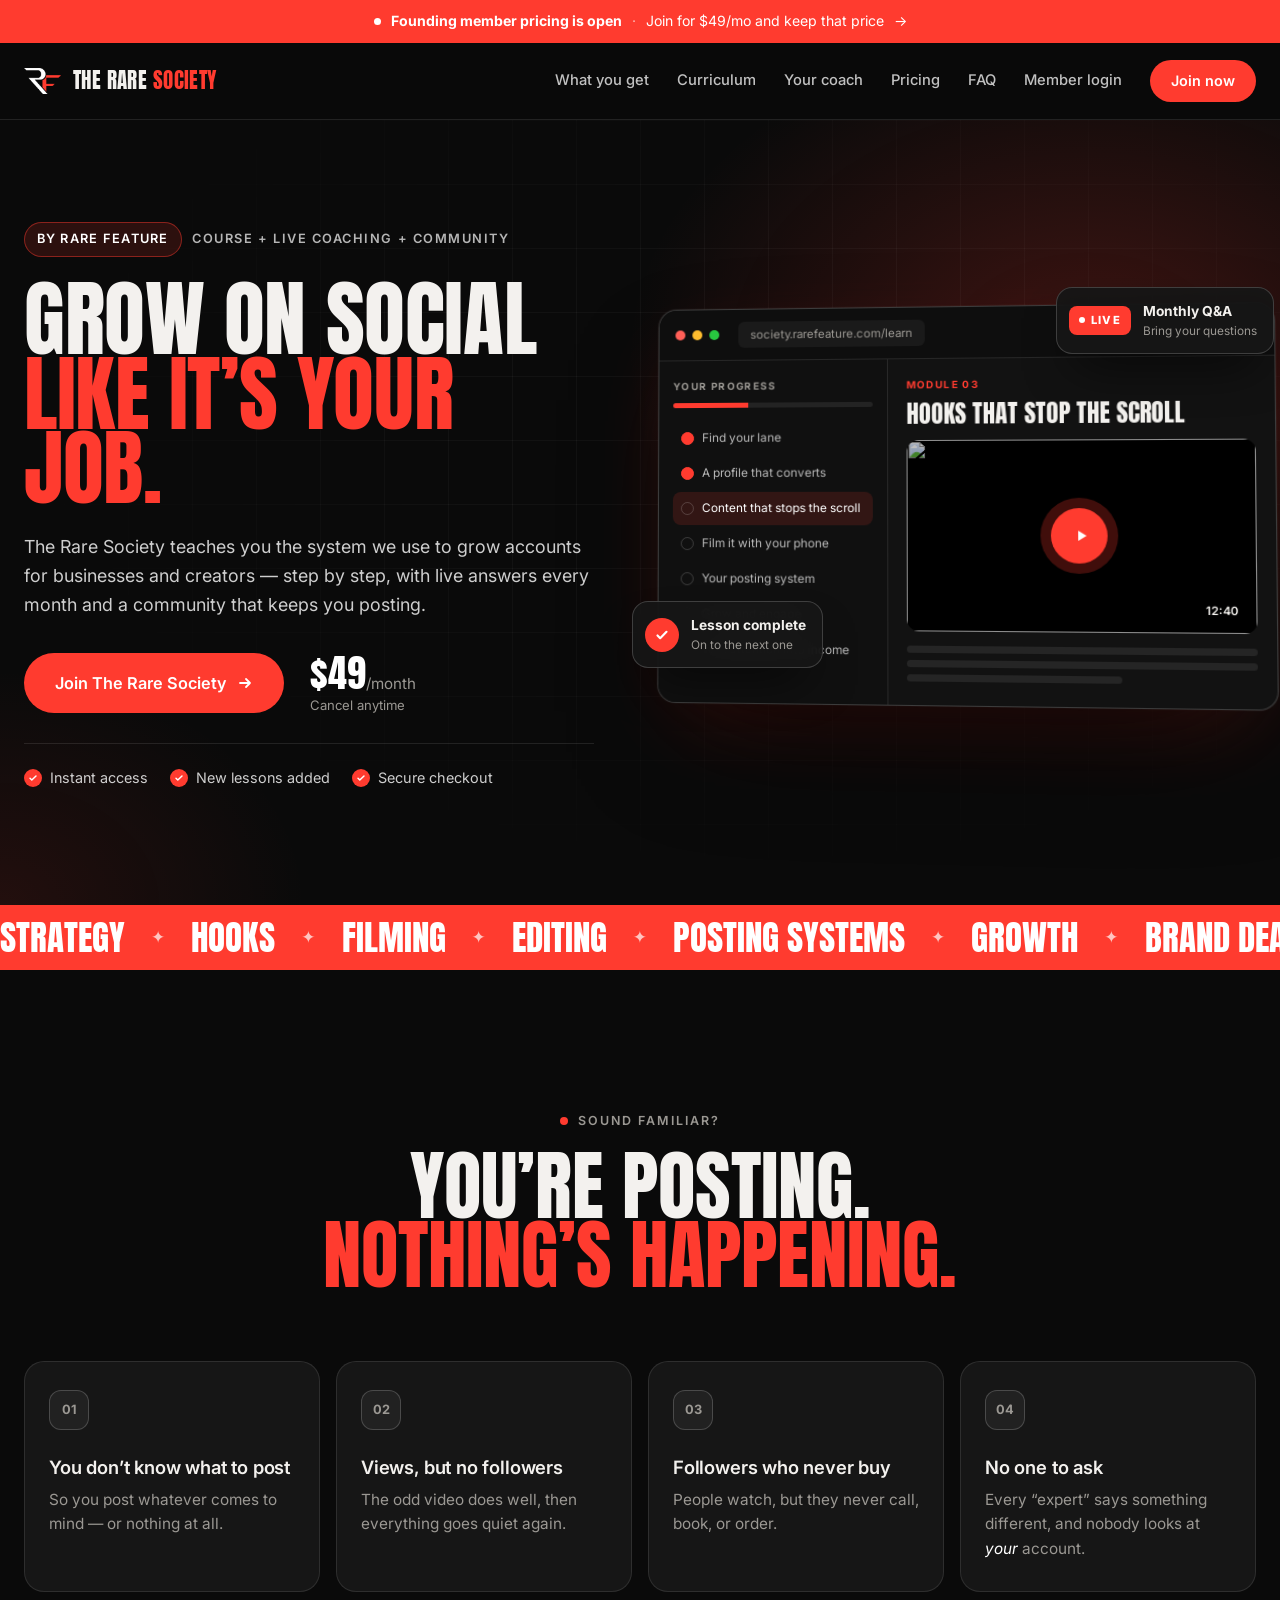
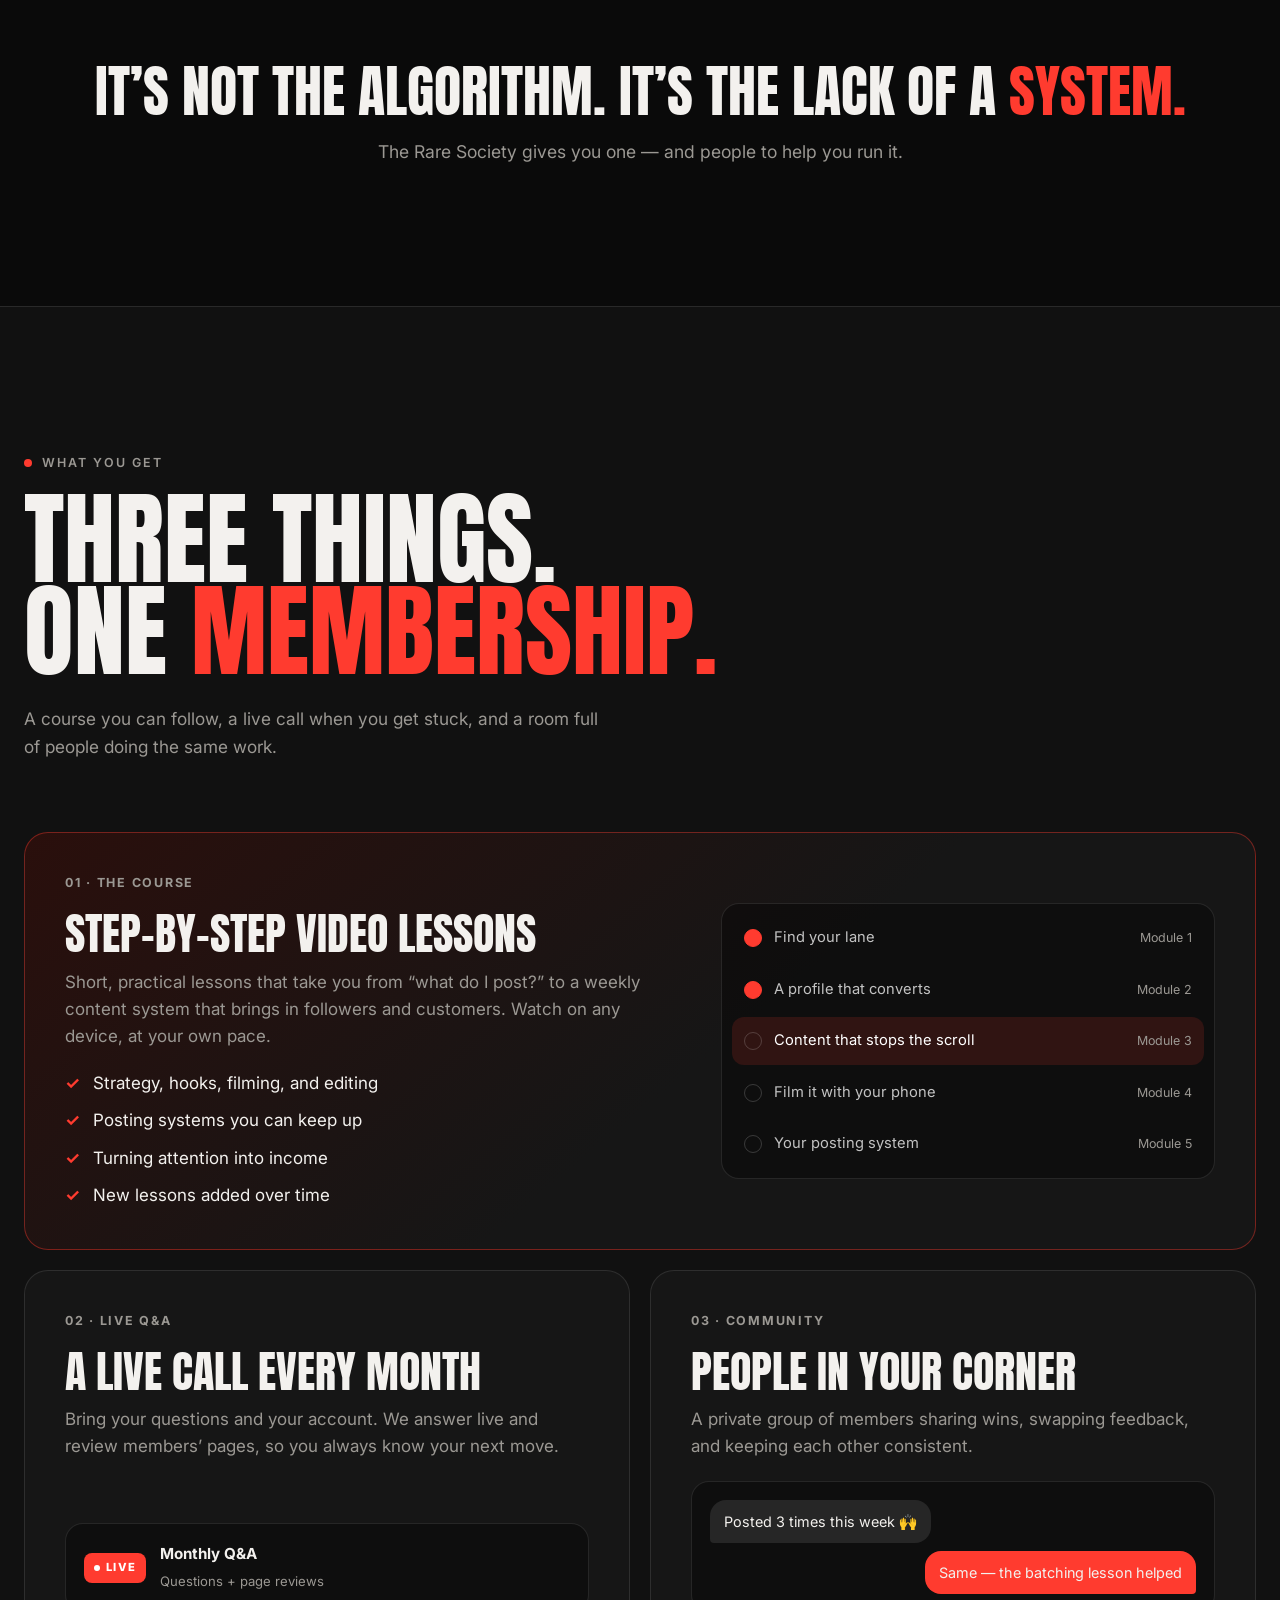
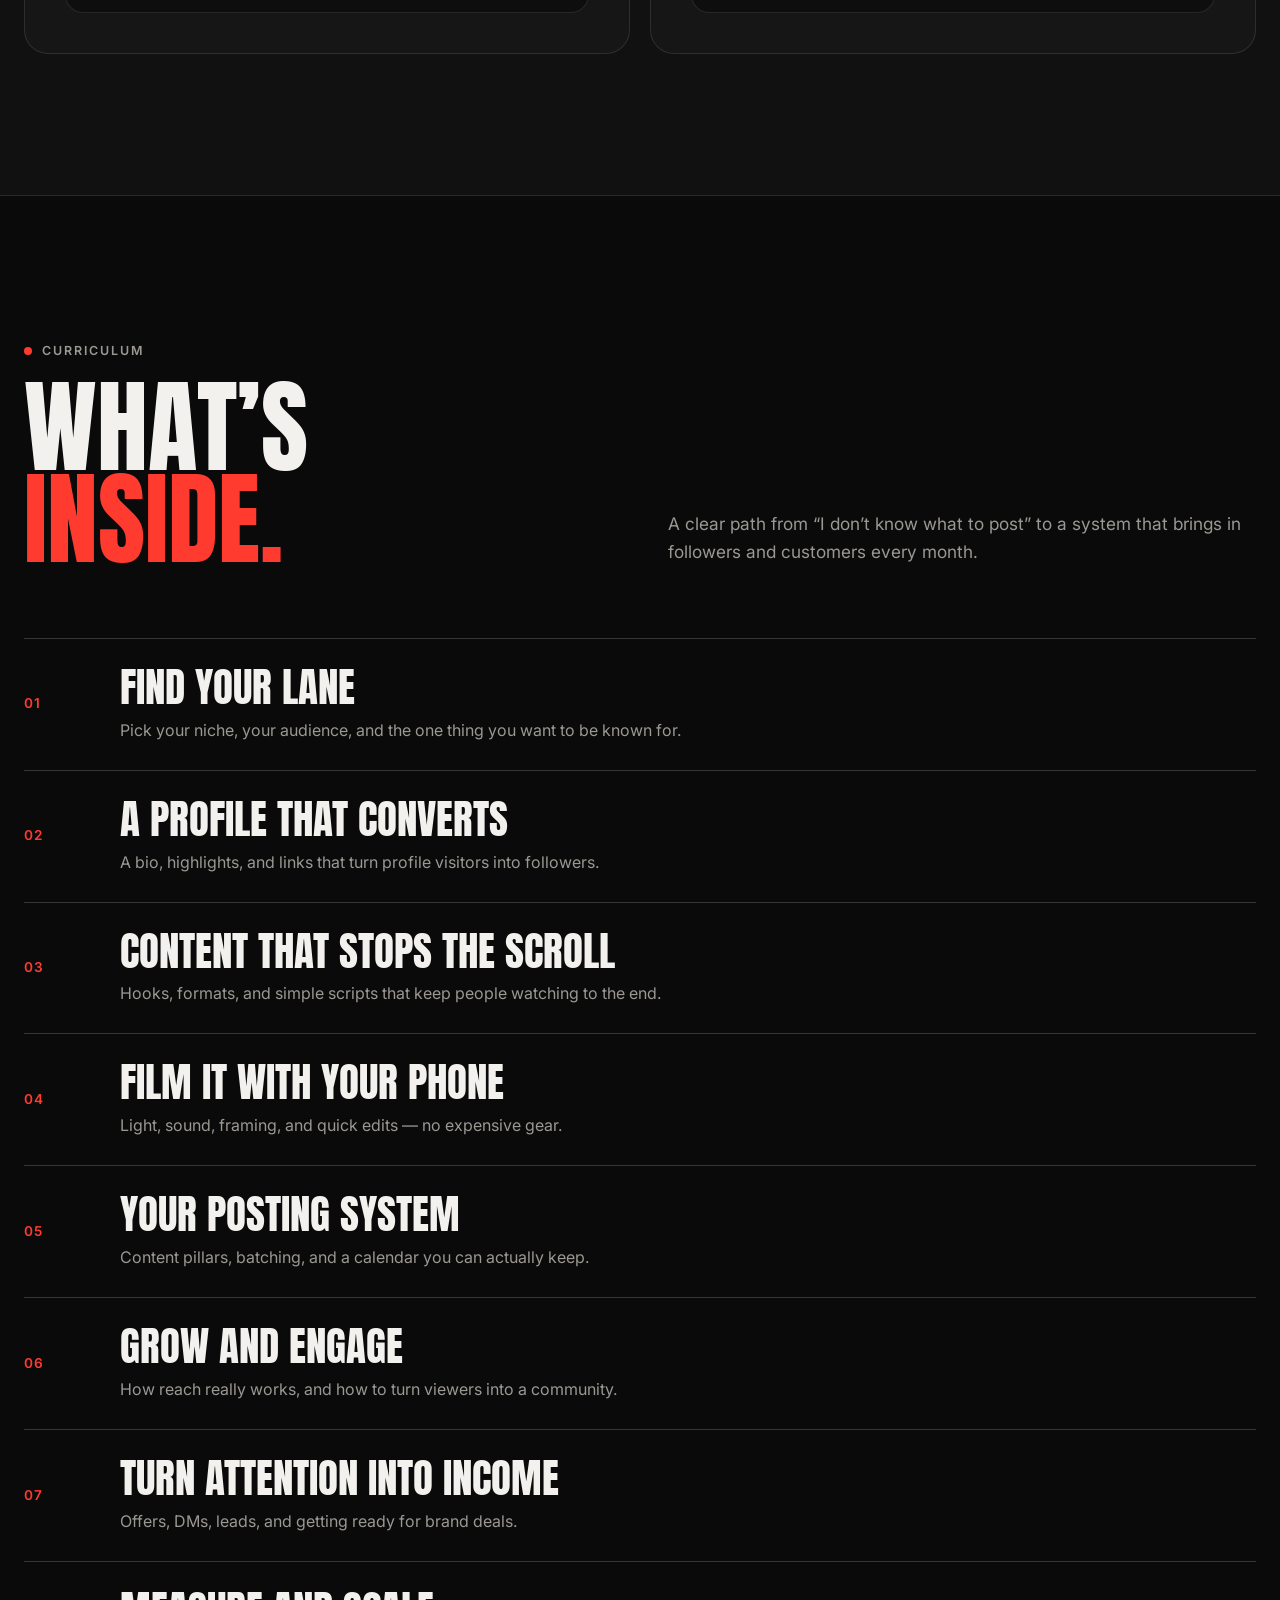
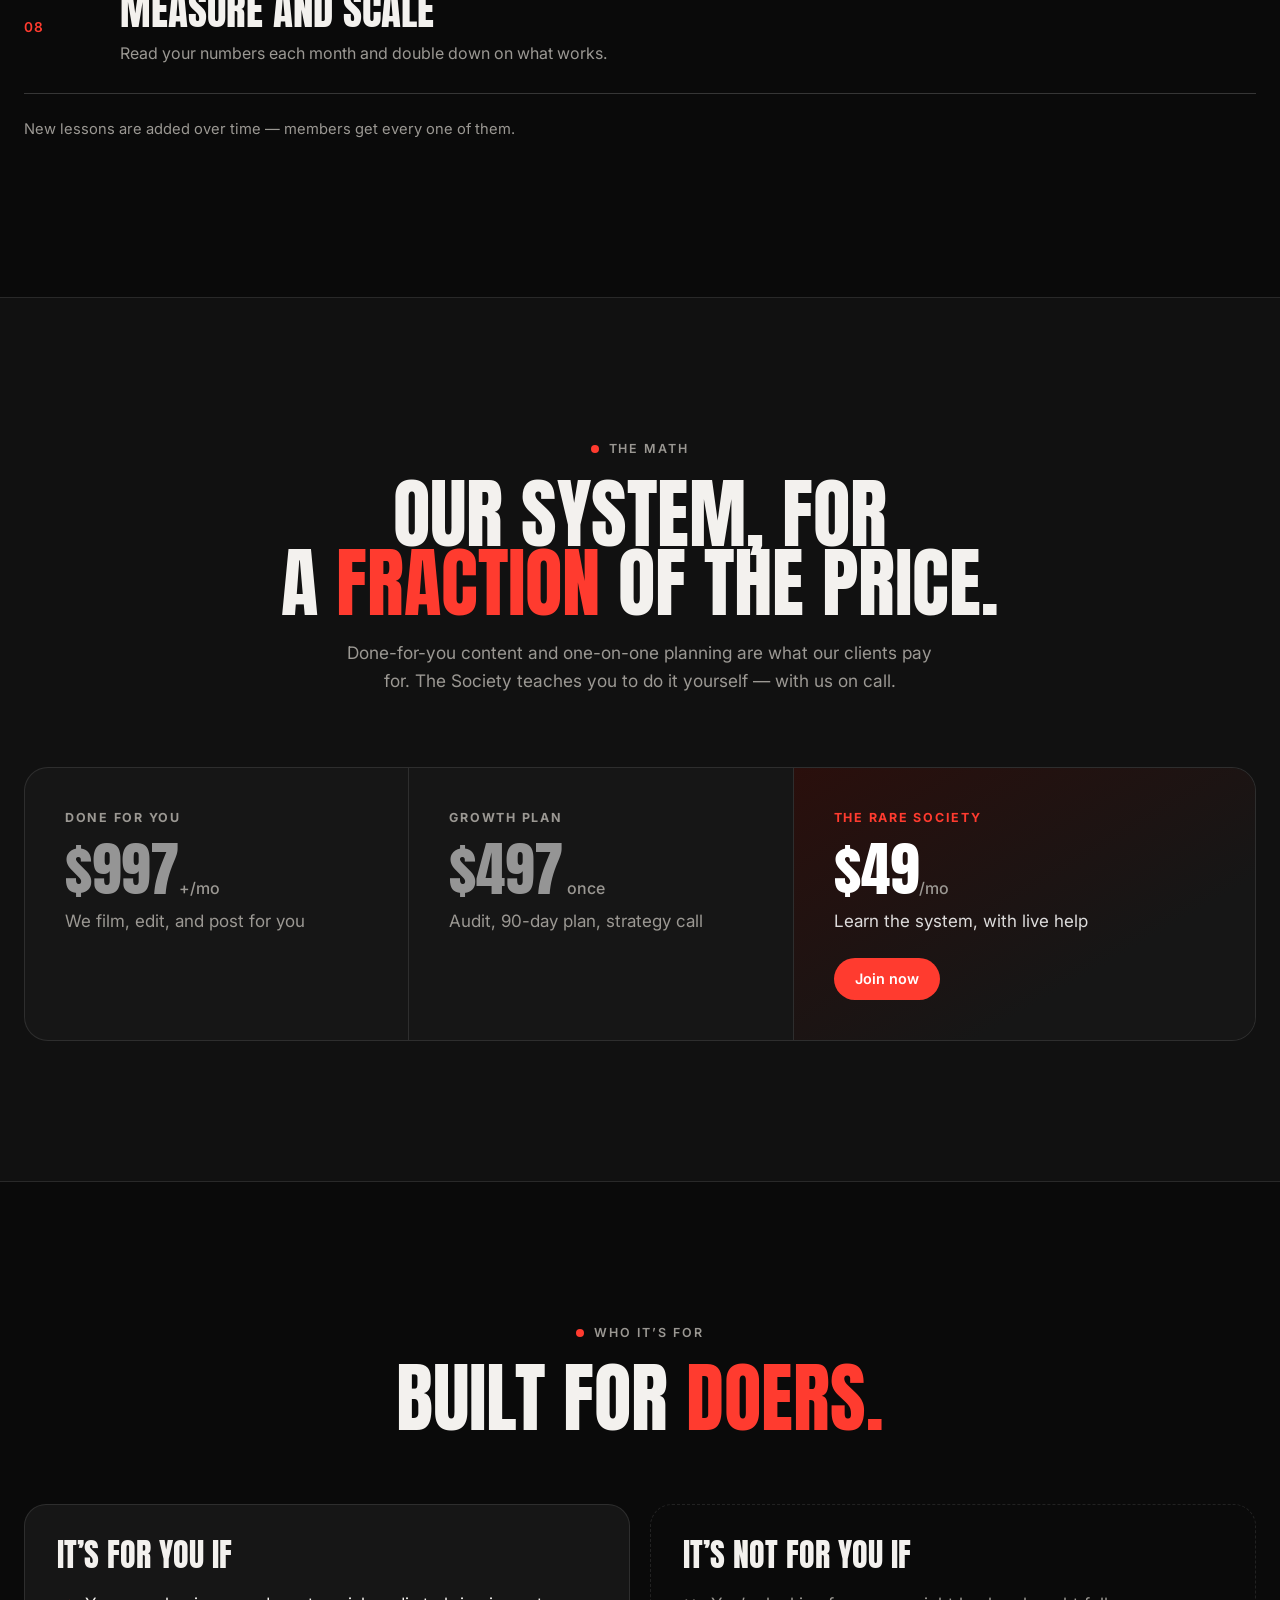
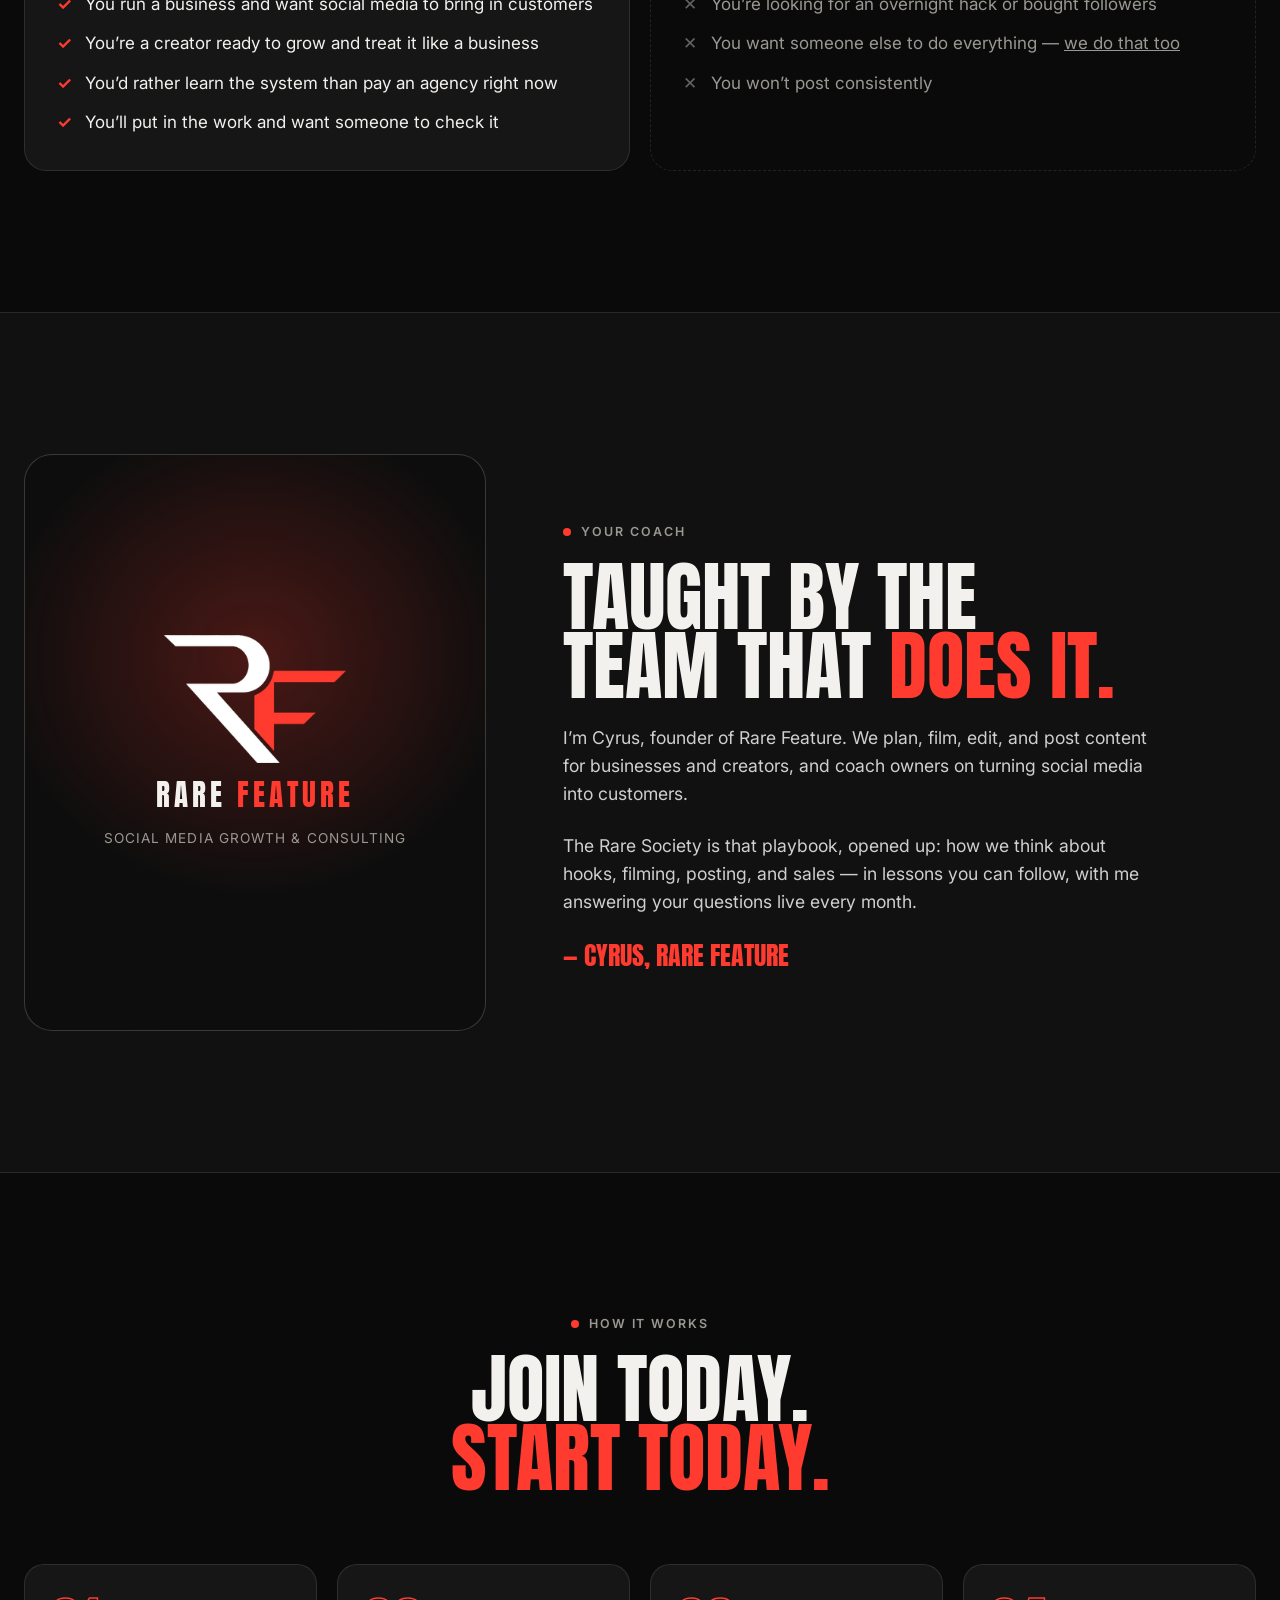
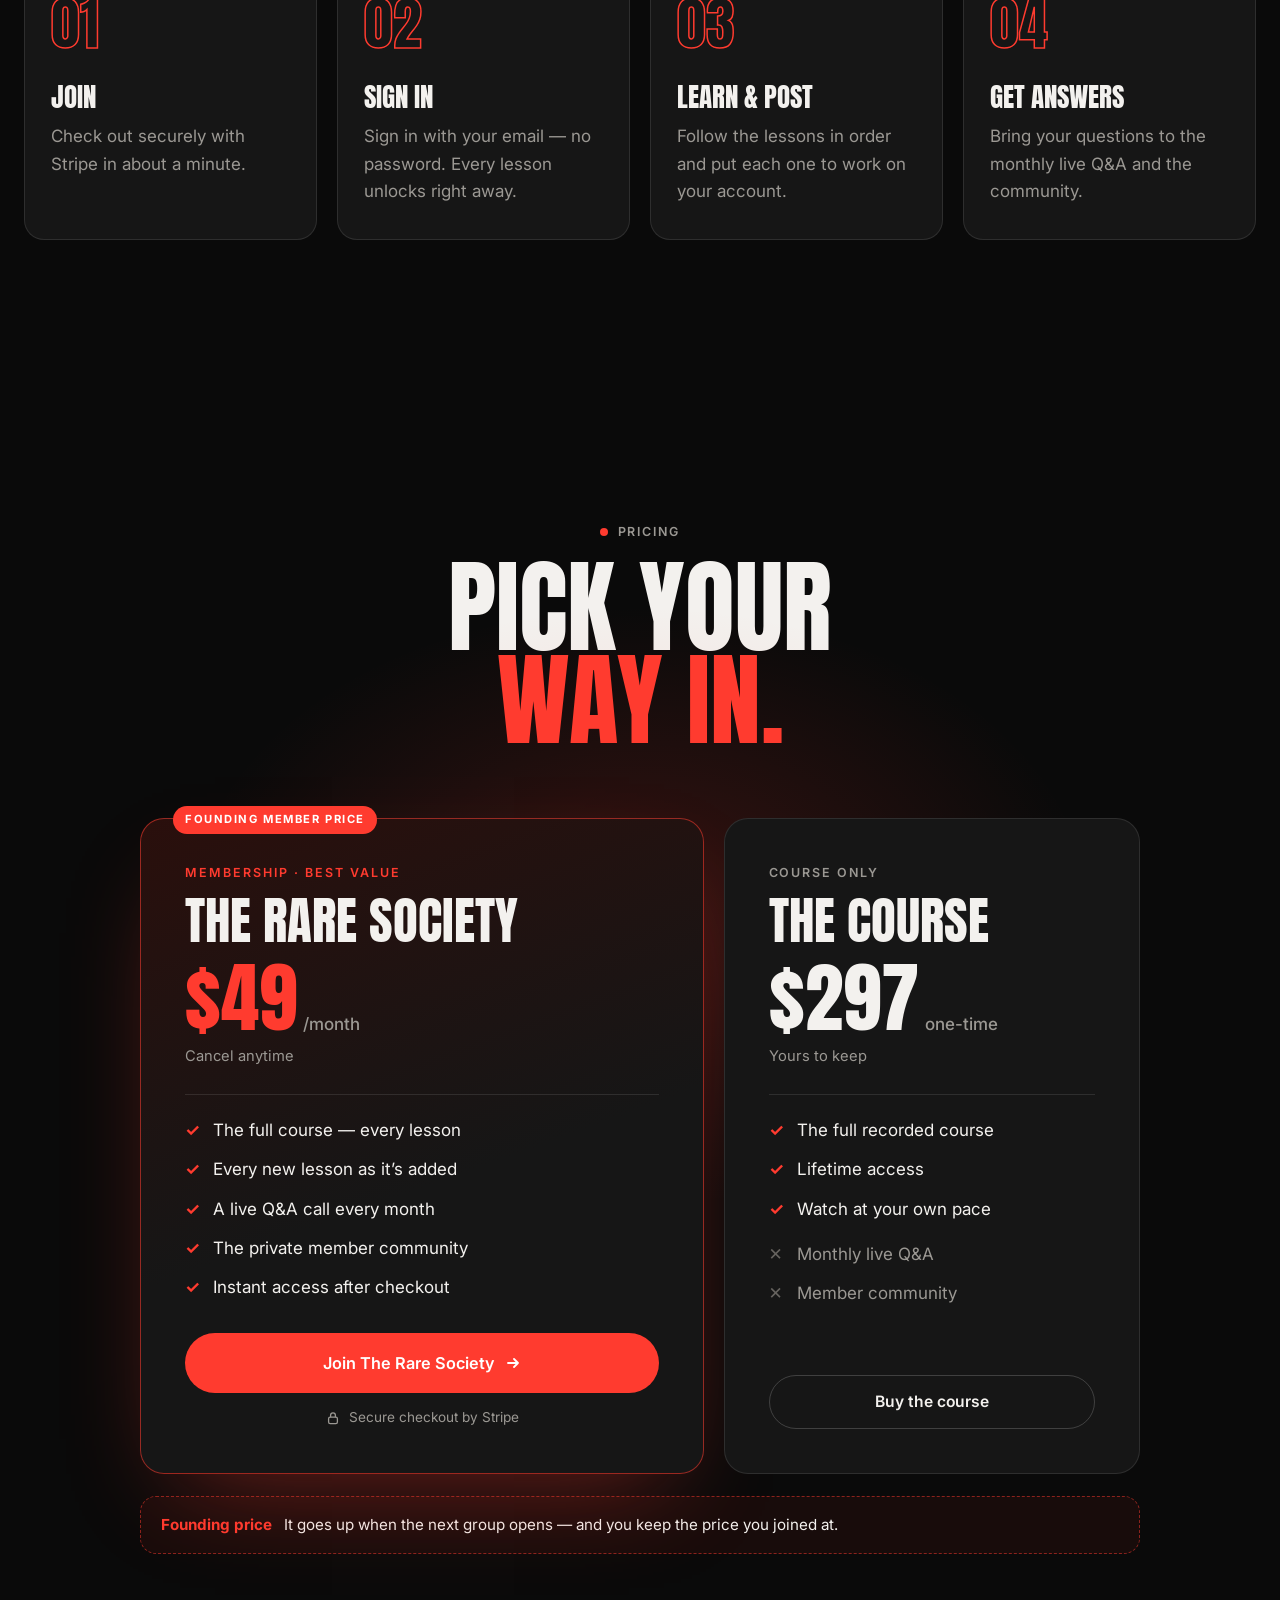
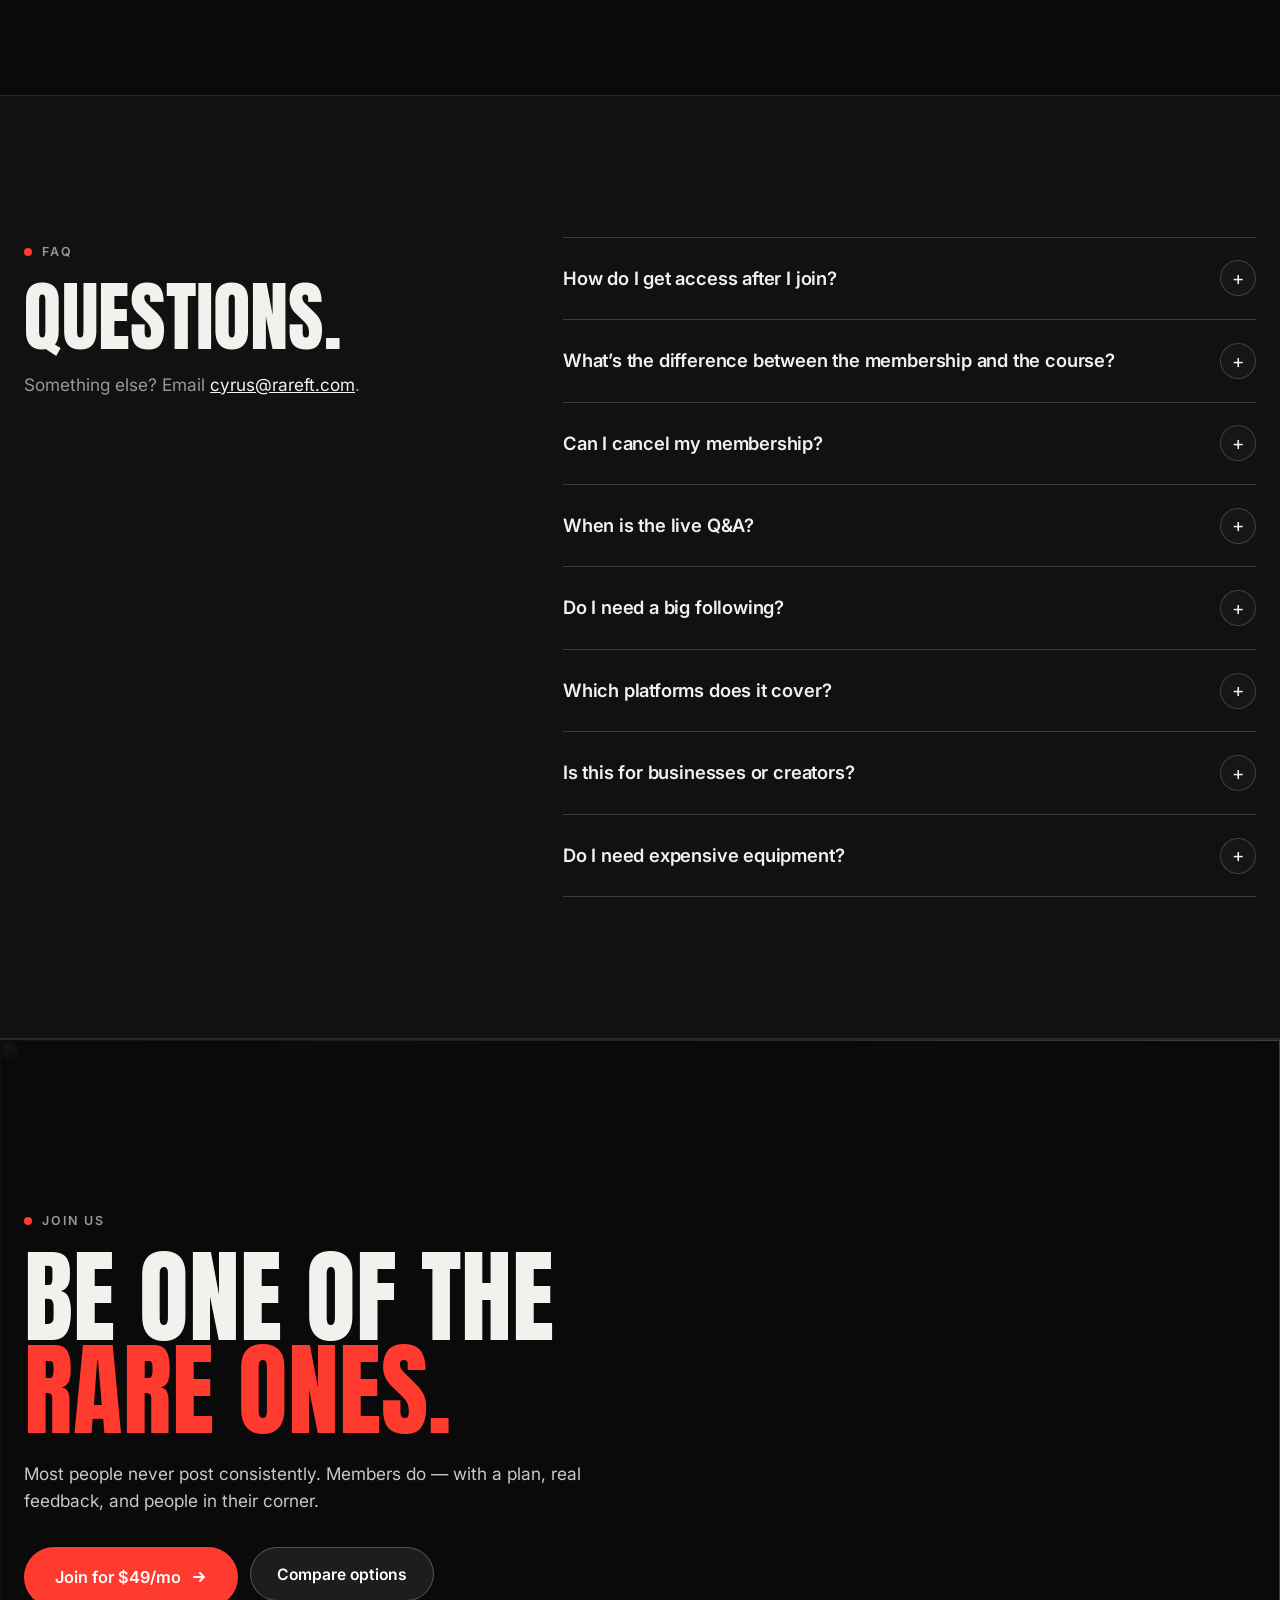
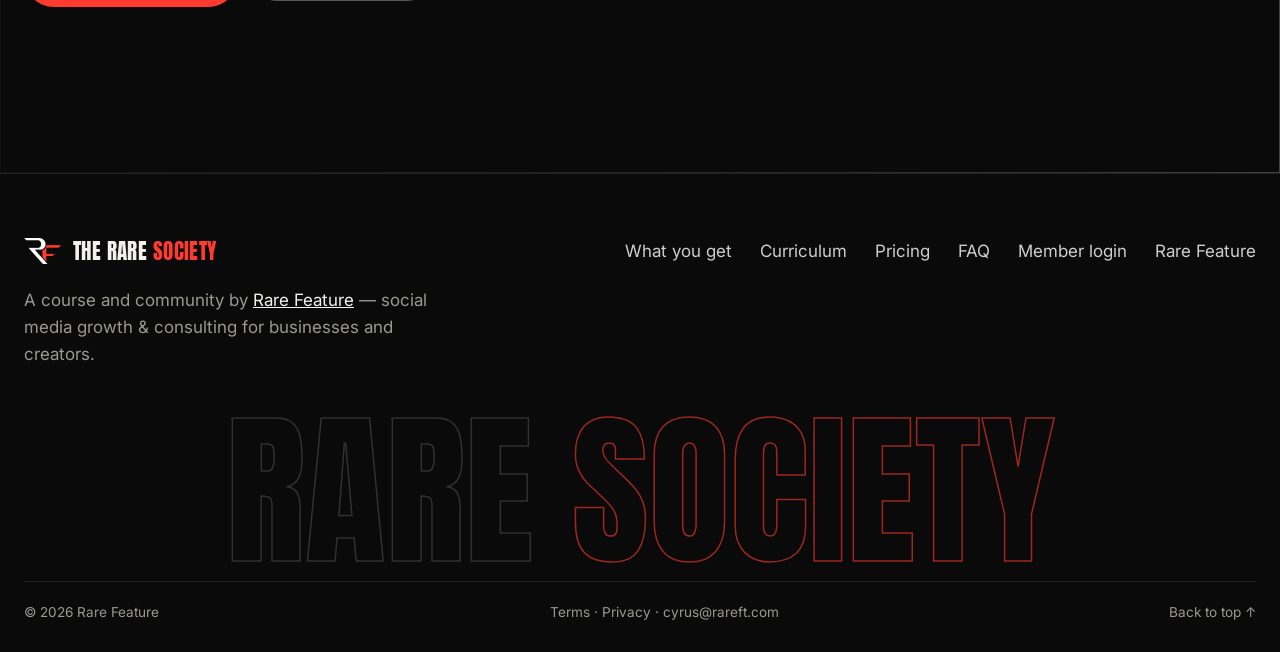
==== commit 1782d997: "Revert "Give The Rare Society its own look: serif headlines, gold accent, warm black and cream" This" ====
--- a/index.html
+++ b/index.html
@@ -19,9 +19,9 @@
   <link rel="apple-touch-icon" href="/assets/apple-touch-icon.png">
   <link rel="preconnect" href="https://fonts.googleapis.com">
   <link rel="preconnect" href="https://fonts.gstatic.com" crossorigin>
-  <link href="https://fonts.googleapis.com/css2?family=Instrument+Serif:ital@0;1&family=Inter:wght@400;500;600;700;800&display=swap" rel="stylesheet">
-  <link rel="stylesheet" href="/society.css?v=3">
-  <link rel="stylesheet" href="/sales.css?v=2">
+  <link href="https://fonts.googleapis.com/css2?family=Anton&family=Inter:wght@400;500;600;700;800&display=swap" rel="stylesheet">
+  <link rel="stylesheet" href="/society.css?v=2">
+  <link rel="stylesheet" href="/sales.css?v=1">
 </head>
 <body class="sales">
   <a class="skip" href="#main">Skip to content</a>
@@ -385,7 +385,7 @@
           <a href="#inside">What you get</a><a href="#curriculum">Curriculum</a><a href="#pricing">Pricing</a><a href="#faq">FAQ</a><a href="/login" data-demo-link>Member login</a><a href="https://rarefeature.com">Rare Feature</a>
         </nav>
       </div>
-      <p class="footer__word" aria-hidden="true">The Rare <span>Society</span></p>
+      <p class="footer__word" aria-hidden="true">RARE <span>SOCIETY</span></p>
       <div class="footer__bottom">
         <p>© <span id="year"></span> Rare Feature</p>
         <p><a href="https://rarefeature.com/terms">Terms</a> · <a href="https://rarefeature.com/privacy">Privacy</a> · <a href="mailto:cyrus@rareft.com">cyrus@rareft.com</a></p>
--- a/society.css
+++ b/society.css
@@ -1,17 +1,16 @@
 :root {
-  --bg: #0c0b09;
-  --bg-2: #12100d;
-  --surface: #191612;
-  --surface-2: #211d18;
-  --line: rgba(244, 232, 210, .1);
-  --line-2: rgba(244, 232, 210, .18);
-  --text: #f4ede1;
-  --muted: #a69d8f;
-  --red: #e2b35f;          /* Society accent: gold (the name is kept so shared styles still work) */
-  --red-dark: #f0c879;
-  --ink: #16120b;          /* text on gold */
+  --bg: #0a0a0a;
+  --bg-2: #111111;
+  --surface: #161616;
+  --surface-2: #1d1d1d;
+  --line: rgba(255, 255, 255, .1);
+  --line-2: rgba(255, 255, 255, .18);
+  --text: #f3f1ee;
+  --muted: #9b9893;
+  --red: #ff3b2f;
+  --red-dark: #e02a1f;
   --green: #4ade80;
-  --display: "Instrument Serif", "Iowan Old Style", Georgia, serif;
+  --display: "Anton", Impact, "Arial Narrow", sans-serif;
   --sans: "Inter", system-ui, sans-serif;
   --ease: cubic-bezier(.2, .7, .2, 1);
 }
@@ -97,7 +96,7 @@
 .hero__price b { color: #fff; font-size: 1.05rem; }
 @keyframes riseIn { from { opacity: 0; transform: translateY(26px); } to { opacity: 1; transform: none; } }
 
-.founding { display: inline-flex; align-items: center; gap: 10px; margin: 0 0 18px; padding: 7px 14px 7px 10px; border-radius: 999px; background: rgba(226,179,95,.14); border: 1px solid rgba(226,179,95,.45); color: #fff; font-size: .82rem; font-weight: 600; }
+.founding { display: inline-flex; align-items: center; gap: 10px; margin: 0 0 18px; padding: 7px 14px 7px 10px; border-radius: 999px; background: rgba(255,59,47,.14); border: 1px solid rgba(255,59,47,.45); color: #fff; font-size: .82rem; font-weight: 600; }
 .founding::before { content: ""; width: 8px; height: 8px; border-radius: 50%; background: var(--red); box-shadow: 0 0 10px var(--red); animation: pulse 1.4s ease-in-out infinite; }
 @keyframes pulse { 50% { opacity: .3; } }
 
@@ -115,7 +114,7 @@
 .pillar__n { font: 400 4.6rem/1 var(--display); color: transparent; -webkit-text-stroke: 1.5px var(--red); margin: 0 0 40px; }
 .pillar h3 { font: 400 2.2rem/.95 var(--display); text-transform: uppercase; margin-bottom: 14px; }
 .pillar p { color: var(--muted); margin: 0; }
-.pillar--hot { background: linear-gradient(160deg, #2a2213 0%, var(--surface) 60%); border-color: rgba(226,179,95,.45); }
+.pillar--hot { background: linear-gradient(160deg, #2a0f0c 0%, var(--surface) 60%); border-color: rgba(255,59,47,.45); }
 
 /* Curriculum */
 .curr { border-top: 1px solid var(--line-2); counter-reset: mod; }
@@ -154,7 +153,7 @@
 /* Pricing */
 .prices { display: grid; grid-template-columns: 1.15fr .85fr; gap: 20px; align-items: stretch; }
 .price-card { position: relative; display: flex; flex-direction: column; padding: clamp(30px, 4vw, 44px); border-radius: 24px; background: var(--surface); border: 1px solid var(--line); }
-.price-card--hot { background: linear-gradient(160deg, #2a2213 0%, var(--surface) 55%); border-color: rgba(226,179,95,.55); }
+.price-card--hot { background: linear-gradient(160deg, #2a0f0c 0%, var(--surface) 55%); border-color: rgba(255,59,47,.55); }
 .price-card__badge { position: absolute; top: -13px; left: 32px; margin: 0; background: var(--red); color: #fff; font-size: .7rem; font-weight: 700; letter-spacing: .14em; text-transform: uppercase; padding: 5px 12px; border-radius: 999px; }
 .price-card__k { font-size: .78rem; font-weight: 600; letter-spacing: .16em; text-transform: uppercase; color: var(--muted); margin-bottom: 14px; }
 .price-card--hot .price-card__k { color: var(--red); }
@@ -167,7 +166,7 @@
 .price-card .ticks { margin: 8px 0 32px; padding-top: 22px; border-top: 1px solid var(--line); }
 .price-card .btn { margin-top: auto; }
 .price-card__fine { margin: 14px 0 0; font-size: .85rem; color: var(--muted); text-align: center; }
-.founding-note { display: flex; gap: 12px; align-items: flex-start; margin: 22px 0 0; padding: 16px 20px; border-radius: 16px; border: 1px dashed rgba(226,179,95,.5); background: rgba(226,179,95,.06); font-size: .95rem; }
+.founding-note { display: flex; gap: 12px; align-items: flex-start; margin: 22px 0 0; padding: 16px 20px; border-radius: 16px; border: 1px dashed rgba(255,59,47,.5); background: rgba(255,59,47,.06); font-size: .95rem; }
 .founding-note b { color: var(--red); white-space: nowrap; }
 
 /* Ladder */
@@ -176,7 +175,7 @@
 .ladder li { display: flex; justify-content: space-between; align-items: baseline; gap: 16px; padding: 18px 4px; border-bottom: 1px solid var(--line-2); }
 .ladder li b { font: 400 1.5rem/1 var(--display); text-transform: uppercase; }
 .ladder li span { color: var(--muted); font-size: .92rem; text-align: right; }
-.ladder li.is-here { background: rgba(226,179,95,.08); padding-inline: 16px; border-radius: 12px; border-bottom-color: transparent; margin-top: -1px; }
+.ladder li.is-here { background: rgba(255,59,47,.08); padding-inline: 16px; border-radius: 12px; border-bottom-color: transparent; margin-top: -1px; }
 .ladder li.is-here b { color: var(--red); }
 
 /* FAQ */
@@ -225,7 +224,7 @@
 .footer nav a { text-decoration: none; color: rgba(255,255,255,.8); }
 .footer nav a:hover { color: var(--red); }
 .footer__word { font: 400 clamp(3.4rem, 13vw, 13rem)/.8 var(--display); text-transform: uppercase; margin: 56px 0 24px; color: transparent; -webkit-text-stroke: 1.5px rgba(255,255,255,.16); white-space: nowrap; text-align: center; }
-.footer__word span { -webkit-text-stroke-color: rgba(226,179,95,.6); }
+.footer__word span { -webkit-text-stroke-color: rgba(255,59,47,.6); }
 .footer__bottom { display: flex; justify-content: space-between; gap: 12px 24px; flex-wrap: wrap; font-size: .85rem; color: var(--muted); padding-top: 20px; border-top: 1px solid var(--line); }
 .footer__bottom p { margin: 0; }
 .footer__bottom a { text-decoration: none; }
@@ -233,7 +232,7 @@
 
 /* Simple centered pages (sign in, welcome) */
 .solo { min-height: 100svh; display: grid; place-items: center; padding: 120px 0 64px; position: relative; isolation: isolate; overflow: hidden; }
-.solo::before { content: ""; position: absolute; inset: -20% -10% auto auto; width: 60vw; height: 60vw; background: radial-gradient(circle, rgba(226,179,95,.16), transparent 60%); z-index: -1; }
+.solo::before { content: ""; position: absolute; inset: -20% -10% auto auto; width: 60vw; height: 60vw; background: radial-gradient(circle, rgba(255,59,47,.16), transparent 60%); z-index: -1; }
 .solo__card { width: min(520px, 100% - 32px); padding: clamp(28px, 5vw, 44px); border-radius: 26px; background: var(--surface); border: 1px solid var(--line-2); display: grid; gap: 18px; }
 .solo__card h1 { font: 400 clamp(2.6rem, 7vw, 3.6rem)/.92 var(--display); text-transform: uppercase; margin: 0; }
 .solo__card h1 em { font-style: normal; color: var(--red); }
@@ -309,7 +308,7 @@
 .side__mod ol { list-style: none; margin: 2px 0 8px; padding: 0; }
 .side__mod a { display: grid; grid-template-columns: 20px 1fr auto; gap: 10px; align-items: start; padding: 9px 8px 9px 10px; border-radius: 10px; text-decoration: none; color: rgba(255,255,255,.78); font-size: .9rem; line-height: 1.35; }
 .side__mod a:hover { background: rgba(255,255,255,.05); color: #fff; }
-.side__mod a[aria-current="page"] { background: rgba(226,179,95,.12); color: #fff; }
+.side__mod a[aria-current="page"] { background: rgba(255,59,47,.12); color: #fff; }
 .side__mod a small { color: var(--muted); font-size: .78rem; }
 .dot { width: 18px; height: 18px; border-radius: 50%; border: 1.5px solid var(--line-2); display: grid; place-items: center; margin-top: 1px; }
 .dot.is-done { background: var(--red); border-color: var(--red); }
@@ -324,7 +323,7 @@
 .cards { display: grid; grid-template-columns: repeat(2, 1fr); gap: 18px; margin-top: 28px; }
 .card { padding: 26px 26px 28px; border-radius: 20px; background: var(--surface); border: 1px solid var(--line); display: flex; flex-direction: column; gap: 10px; }
 .card--wide { grid-column: 1 / -1; }
-.card--hot { background: linear-gradient(150deg, #2a2213 0%, var(--surface) 60%); border-color: rgba(226,179,95,.45); }
+.card--hot { background: linear-gradient(150deg, #2a0f0c 0%, var(--surface) 60%); border-color: rgba(255,59,47,.45); }
 .card__k { font-size: .74rem; font-weight: 600; letter-spacing: .14em; text-transform: uppercase; color: var(--muted); margin: 0; }
 .card h2 { font: 400 1.9rem/1 var(--display); text-transform: uppercase; margin: 0; }
 .card p { color: var(--muted); margin: 0; }
@@ -415,35 +414,3 @@
 .field.check { display: flex; }
 .field.check > input { margin-top: 0; }
 @media (max-width: 640px) { .appbar #admin-link, .appbar #signout { display: none !important; } .appbar__links { gap: 0; } }
-
-/* ===== Society identity: serif headlines, gold accent, warm black ===== */
-body { background: var(--bg); }
-body::before { content: ""; position: fixed; inset: 0; z-index: 0; pointer-events: none; opacity: .05; background-image: url("data:image/svg+xml,%3Csvg xmlns='http://www.w3.org/2000/svg' width='160' height='160'%3E%3Cfilter id='n'%3E%3CfeTurbulence type='fractalNoise' baseFrequency='.9' numOctaves='2' stitchTiles='stitch'/%3E%3C/filter%3E%3Crect width='100%25' height='100%25' filter='url(%23n)'/%3E%3C/svg%3E"); }
-.display, .hero__title, .pillar h3, .curr__t, .fit__card h3, .step h3, .price-card h3, .ladder li b, .form h3,
-.solo__card h1, .stage h1, .card h2, .adm-mod__head h3, .mobile-menu a:not(.btn), .footer__word {
-  text-transform: none; font-weight: 400; letter-spacing: -0.02em; }
-.display { line-height: .95; }
-.display em, .solo__card h1 em, .hero__title em { font-style: italic; color: var(--red); }
-.brand span { font: 400 1.5rem/1 var(--display); text-transform: none; letter-spacing: -0.01em; }
-.brand span b { font-style: italic; }
-.label { color: var(--muted); }
-.label::before { width: 18px; height: 1px; border-radius: 0; }
-
-/* Buttons on gold use dark text */
-.btn--red { color: var(--ink); font-weight: 700; box-shadow: 0 10px 30px -12px rgba(226,179,95,.6); }
-.btn--red:hover { background: var(--red-dark); }
-.btn--line:hover { color: var(--ink); }
-.demo-bar, #toast { color: var(--ink); }
-
-/* Numbers: solid gold italic instead of outlined */
-.pillar .pillar__n, .step b { color: var(--red); -webkit-text-stroke: 0; font-style: italic; }
-.price span { letter-spacing: -0.02em; }
-.curr summary::before { font-family: var(--display); font-size: 1.4rem; font-style: italic; letter-spacing: 0; }
-.curr__t { font-size: clamp(1.9rem, 3.4vw, 2.8rem); line-height: 1.02; }
-.curr details[open] summary::after, .faq__list details[open] summary::after { color: var(--ink); }
-.dot.is-done::after { border-color: var(--ink); }
-.tabs button[aria-selected="true"] { color: var(--ink); }
-.ticks li::before { color: var(--red); }
-
-.footer__word { font-size: clamp(3.4rem, 12vw, 12rem); line-height: .9; color: rgba(244,237,225,.06); -webkit-text-stroke: 0; }
-.footer__word span { font-style: italic; color: rgba(226,179,95,.18); -webkit-text-stroke: 0; }
--- a/sales.css
+++ b/sales.css
@@ -16,13 +16,13 @@
 /* Hero */
 .shero { position: relative; overflow: hidden; isolation: isolate; padding: clamp(56px, 8vw, 110px) 0 clamp(72px, 9vw, 120px); }
 .shero__bg { position: absolute; inset: 0; z-index: -1; background:
-  radial-gradient(60% 70% at 85% 30%, rgba(226,179,95,.22), transparent 60%),
-  radial-gradient(40% 50% at 0% 100%, rgba(226,179,95,.10), transparent 60%),
+  radial-gradient(60% 70% at 85% 30%, rgba(255,59,47,.22), transparent 60%),
+  radial-gradient(40% 50% at 0% 100%, rgba(255,59,47,.10), transparent 60%),
   linear-gradient(var(--bg), var(--bg)); }
 .shero__bg::after { content: ""; position: absolute; inset: 0; background-image: linear-gradient(rgba(255,255,255,.035) 1px, transparent 1px), linear-gradient(90deg, rgba(255,255,255,.035) 1px, transparent 1px); background-size: 64px 64px; mask-image: radial-gradient(80% 80% at 60% 40%, #000 30%, transparent 75%); -webkit-mask-image: radial-gradient(80% 80% at 60% 40%, #000 30%, transparent 75%); }
 .shero__grid { display: grid; grid-template-columns: 1fr 1.05fr; gap: clamp(40px, 5vw, 80px); align-items: center; }
 .eyebrow { display: inline-flex; flex-wrap: wrap; align-items: center; gap: 10px; margin: 0 0 26px; font-size: .8rem; font-weight: 600; letter-spacing: .12em; text-transform: uppercase; color: rgba(255,255,255,.7); animation: riseIn .8s var(--ease) both; }
-.eyebrow span { padding: 6px 12px; border-radius: 999px; background: rgba(226,179,95,.14); border: 1px solid rgba(226,179,95,.45); color: #fff; letter-spacing: .1em; }
+.eyebrow span { padding: 6px 12px; border-radius: 999px; background: rgba(255,59,47,.14); border: 1px solid rgba(255,59,47,.45); color: #fff; letter-spacing: .1em; }
 .shero__title { font: 400 clamp(3.6rem, 6.6vw, 6.6rem)/.88 var(--display); text-transform: uppercase; margin: 0 0 28px; letter-spacing: -0.005em; animation: riseIn .9s .05s var(--ease) both; }
 .shero__title em { font-style: normal; color: var(--red); display: block; }
 .shero__lede { font-size: clamp(1.05rem, 1.4vw, 1.22rem); color: rgba(255,255,255,.8); max-width: 32em; margin: 0 0 34px; animation: riseIn .9s .12s var(--ease) both; }
@@ -37,7 +37,7 @@
 /* Product mock */
 .mock { position: relative; animation: floatIn 1.1s .15s var(--ease) both; }
 @keyframes floatIn { from { opacity: 0; transform: translateY(40px) rotate(1.5deg); } to { opacity: 1; transform: none; } }
-.mock__win { border-radius: 18px; background: #121212; border: 1px solid var(--line-2); box-shadow: 0 50px 120px -40px rgba(0,0,0,.95), 0 0 0 1px rgba(255,255,255,.03), 0 30px 80px -30px rgba(226,179,95,.35); overflow: hidden; transform: perspective(1600px) rotateY(-6deg) rotateX(2deg); transform-origin: left center; }
+.mock__win { border-radius: 18px; background: #121212; border: 1px solid var(--line-2); box-shadow: 0 50px 120px -40px rgba(0,0,0,.95), 0 0 0 1px rgba(255,255,255,.03), 0 30px 80px -30px rgba(255,59,47,.35); overflow: hidden; transform: perspective(1600px) rotateY(-6deg) rotateX(2deg); transform-origin: left center; }
 .mock__bar { display: flex; align-items: center; gap: 7px; padding: 12px 16px; border-bottom: 1px solid var(--line); background: #0e0e0e; }
 .mock__bar i { width: 10px; height: 10px; border-radius: 50%; background: #2c2c2c; }
 .mock__bar i:first-child { background: #ff5f57; } .mock__bar i:nth-child(2) { background: #febc2e; } .mock__bar i:nth-child(3) { background: #28c840; }
@@ -52,12 +52,12 @@
 .mock__side li { display: flex; align-items: center; gap: 8px; padding: 7px 8px; border-radius: 8px; font-size: .74rem; color: rgba(255,255,255,.7); white-space: nowrap; overflow: hidden; text-overflow: ellipsis; }
 .mock__side li b { flex: none; width: 13px; height: 13px; border-radius: 50%; border: 1.5px solid var(--line-2); }
 .mock__side li.is-done b { background: var(--red); border-color: var(--red); }
-.mock__side li.is-on { background: rgba(226,179,95,.14); color: #fff; }
+.mock__side li.is-on { background: rgba(255,59,47,.14); color: #fff; }
 .mock__main { padding: 18px 18px 20px; }
 .mock__t { font: 400 1.5rem/1 var(--display); text-transform: uppercase; margin: 0 0 14px; }
 .mock__video { position: relative; aspect-ratio: 16 / 9; border-radius: 12px; overflow: hidden; background: #000; }
 .mock__video img { width: 100%; height: 100%; object-fit: cover; opacity: .75; }
-.mock__play { position: absolute; left: 50%; top: 50%; translate: -50% -50%; width: 54px; height: 54px; border-radius: 50%; background: var(--red); display: grid; place-items: center; box-shadow: 0 0 0 10px rgba(226,179,95,.25); }
+.mock__play { position: absolute; left: 50%; top: 50%; translate: -50% -50%; width: 54px; height: 54px; border-radius: 50%; background: var(--red); display: grid; place-items: center; box-shadow: 0 0 0 10px rgba(255,59,47,.25); }
 .mock__play svg { width: 20px; height: 20px; fill: #fff; margin-left: 3px; }
 .mock__time { position: absolute; right: 10px; bottom: 10px; padding: 2px 8px; border-radius: 6px; background: rgba(0,0,0,.7); font-size: .7rem; font-weight: 600; }
 .mock__lines { display: grid; gap: 7px; margin-top: 14px; }
@@ -99,7 +99,7 @@
 /* What you get */
 .gets { display: grid; grid-template-columns: 1fr 1fr; gap: 20px; }
 .get { position: relative; padding: clamp(28px, 3.4vw, 40px); border-radius: 24px; background: var(--surface); border: 1px solid var(--line); overflow: hidden; display: flex; flex-direction: column; }
-.get--big { grid-column: 1 / -1; display: grid; grid-template-columns: 1.1fr .9fr; gap: clamp(28px, 4vw, 56px); align-items: center; background: linear-gradient(140deg, #2a2213 0%, var(--surface) 55%); border-color: rgba(226,179,95,.4); }
+.get--big { grid-column: 1 / -1; display: grid; grid-template-columns: 1.1fr .9fr; gap: clamp(28px, 4vw, 56px); align-items: center; background: linear-gradient(140deg, #2a0f0c 0%, var(--surface) 55%); border-color: rgba(255,59,47,.4); }
 .get__n { margin: 0 0 14px; font-size: .78rem; font-weight: 700; letter-spacing: .14em; text-transform: uppercase; color: var(--red); }
 .get h3 { font: 400 clamp(2rem, 3.4vw, 2.8rem)/.95 var(--display); text-transform: uppercase; margin: 0 0 14px; }
 .get p { color: var(--muted); margin: 0 0 20px; }
@@ -109,7 +109,7 @@
 .lrow { display: grid; grid-template-columns: 18px 1fr auto; gap: 12px; align-items: center; padding: 12px 12px; border-radius: 12px; font-size: .92rem; color: rgba(255,255,255,.75); }
 .lrow b { width: 18px; height: 18px; border-radius: 50%; border: 1.5px solid var(--line-2); }
 .lrow.is-done b { background: var(--red); border-color: var(--red); }
-.lrow.is-on { background: rgba(226,179,95,.14); color: #fff; }
+.lrow.is-on { background: rgba(255,59,47,.14); color: #fff; }
 .lrow small { color: var(--muted); font-size: .78rem; }
 .get__art--live, .get__art--chat { margin-top: auto; padding: 18px; display: flex; gap: 14px; align-items: center; }
 .get__art--live b { display: block; font-size: .95rem; }
@@ -121,7 +121,7 @@
 /* Curriculum tweaks */
 .curr summary { padding: 28px 0; }
 .curr details { transition: background .3s; }
-.curr details[open] { background: linear-gradient(90deg, rgba(226,179,95,.06), transparent 70%); }
+.curr details[open] { background: linear-gradient(90deg, rgba(255,59,47,.06), transparent 70%); }
 
 /* Value */
 .value { display: grid; grid-template-columns: 1fr 1fr 1.2fr; gap: 0; border-radius: 24px; border: 1px solid var(--line); overflow: hidden; background: var(--surface); }
@@ -131,7 +131,7 @@
 .value__p { margin: 6px 0 4px; font: 400 clamp(2.8rem, 4.6vw, 4rem)/1 var(--display); color: rgba(255,255,255,.55); }
 .value__p small { font: 500 1rem var(--sans); color: var(--muted); }
 .value__col > p:not([class]) { margin: 0; color: var(--muted); }
-.value__col--hot { background: linear-gradient(150deg, #2a2213 0%, var(--surface) 70%); }
+.value__col--hot { background: linear-gradient(150deg, #2a0f0c 0%, var(--surface) 70%); }
 .value__col--hot .value__k { color: var(--red); }
 .value__col--hot .value__p { color: #fff; }
 .value__col--hot > p:not([class]) { color: rgba(255,255,255,.85); }
@@ -139,7 +139,7 @@
 
 /* Coach */
 .coach { display: grid; grid-template-columns: .8fr 1.2fr; gap: clamp(40px, 6vw, 96px); align-items: center; }
-.coach__card { aspect-ratio: 4 / 5; border-radius: 28px; background: radial-gradient(80% 60% at 50% 35%, rgba(226,179,95,.25), transparent 70%), #0d0d0d; border: 1px solid var(--line-2); display: grid; place-content: center; justify-items: center; gap: 18px; text-align: center; padding: 32px; }
+.coach__card { aspect-ratio: 4 / 5; border-radius: 28px; background: radial-gradient(80% 60% at 50% 35%, rgba(255,59,47,.25), transparent 70%), #0d0d0d; border: 1px solid var(--line-2); display: grid; place-content: center; justify-items: center; gap: 18px; text-align: center; padding: 32px; }
 .coach__card img { width: min(220px, 60%); height: auto; }
 .coach__card p { margin: 0; font: 400 1.8rem/1 var(--display); letter-spacing: .14em; }
 .coach__card p b { font-weight: 400; color: var(--red); }
@@ -149,12 +149,12 @@
 
 /* Pricing */
 .section--pricing { overflow: hidden; }
-.pricing__glow { position: absolute; left: 50%; top: 40%; width: 900px; height: 600px; translate: -50% -50%; background: radial-gradient(closest-side, rgba(226,179,95,.18), transparent); pointer-events: none; }
+.pricing__glow { position: absolute; left: 50%; top: 40%; width: 900px; height: 600px; translate: -50% -50%; background: radial-gradient(closest-side, rgba(255,59,47,.18), transparent); pointer-events: none; }
 .section--pricing .prices { max-width: 1000px; margin-inline: auto; }
 .price-card .crosses { margin: -14px 0 32px; }
 .price-card__fine { display: flex; justify-content: center; align-items: center; gap: 8px; }
 .price-card__fine svg { width: 16px; height: 16px; fill: none; stroke: currentColor; stroke-width: 1.6; }
-.price-card--hot { box-shadow: 0 40px 100px -40px rgba(226,179,95,.45); }
+.price-card--hot { box-shadow: 0 40px 100px -40px rgba(255,59,47,.45); }
 .section--pricing .founding-note { max-width: 1000px; margin-inline: auto; margin-top: 22px; }
 
 /* Mobile buy bar */
@@ -188,29 +188,3 @@
   .footer { padding-bottom: 96px; }
 }
 @media (prefers-reduced-motion: reduce) { .mock__win { transform: none; } }
-
-/* ===== Society identity overrides (sales page) ===== */
-.topbar { color: var(--ink); }
-.topbar__dot { background: var(--ink); }
-.shero__title, .turn p, .get h3, .mock__t, .coach__card p, .coach__sig, .band__track span { text-transform: none; letter-spacing: -0.02em; font-weight: 400; }
-.shero__title { font-size: clamp(3.8rem, 7vw, 7rem); line-height: .92; }
-.shero__title em { font-style: italic; }
-.shero__price b { font-size: 2.8rem; }
-.eyebrow span { color: var(--red); }
-.trust svg { stroke: var(--ink); }
-.mock__play svg { fill: var(--ink); }
-.float__ic svg { stroke: var(--ink); }
-.float__live, .bub--me, .price-card__badge { color: var(--ink); }
-.float__live::before { background: var(--ink); }
-.mock__t { font-size: 1.7rem; }
-.band { background: var(--text); color: var(--ink); }
-.band__track span { font-style: italic; font-size: clamp(1.7rem, 3vw, 2.5rem); }
-.band__track i { color: #b8862f; opacity: 1; }
-.turn p { font-size: clamp(2.4rem, 5vw, 4.2rem); line-height: 1; }
-.turn em { font-style: italic; }
-.get h3 { font-size: clamp(2.2rem, 3.6vw, 3rem); line-height: 1; }
-.value__p { letter-spacing: -0.02em; }
-.coach__card p { letter-spacing: .02em; font-size: 2.2rem; }
-.coach__card p b { font-style: italic; }
-.coach__sig { font-style: italic; font-size: 2rem; }
-.pain__ic { font-family: var(--display); font-style: italic; font-size: 1.15rem; color: var(--red); }
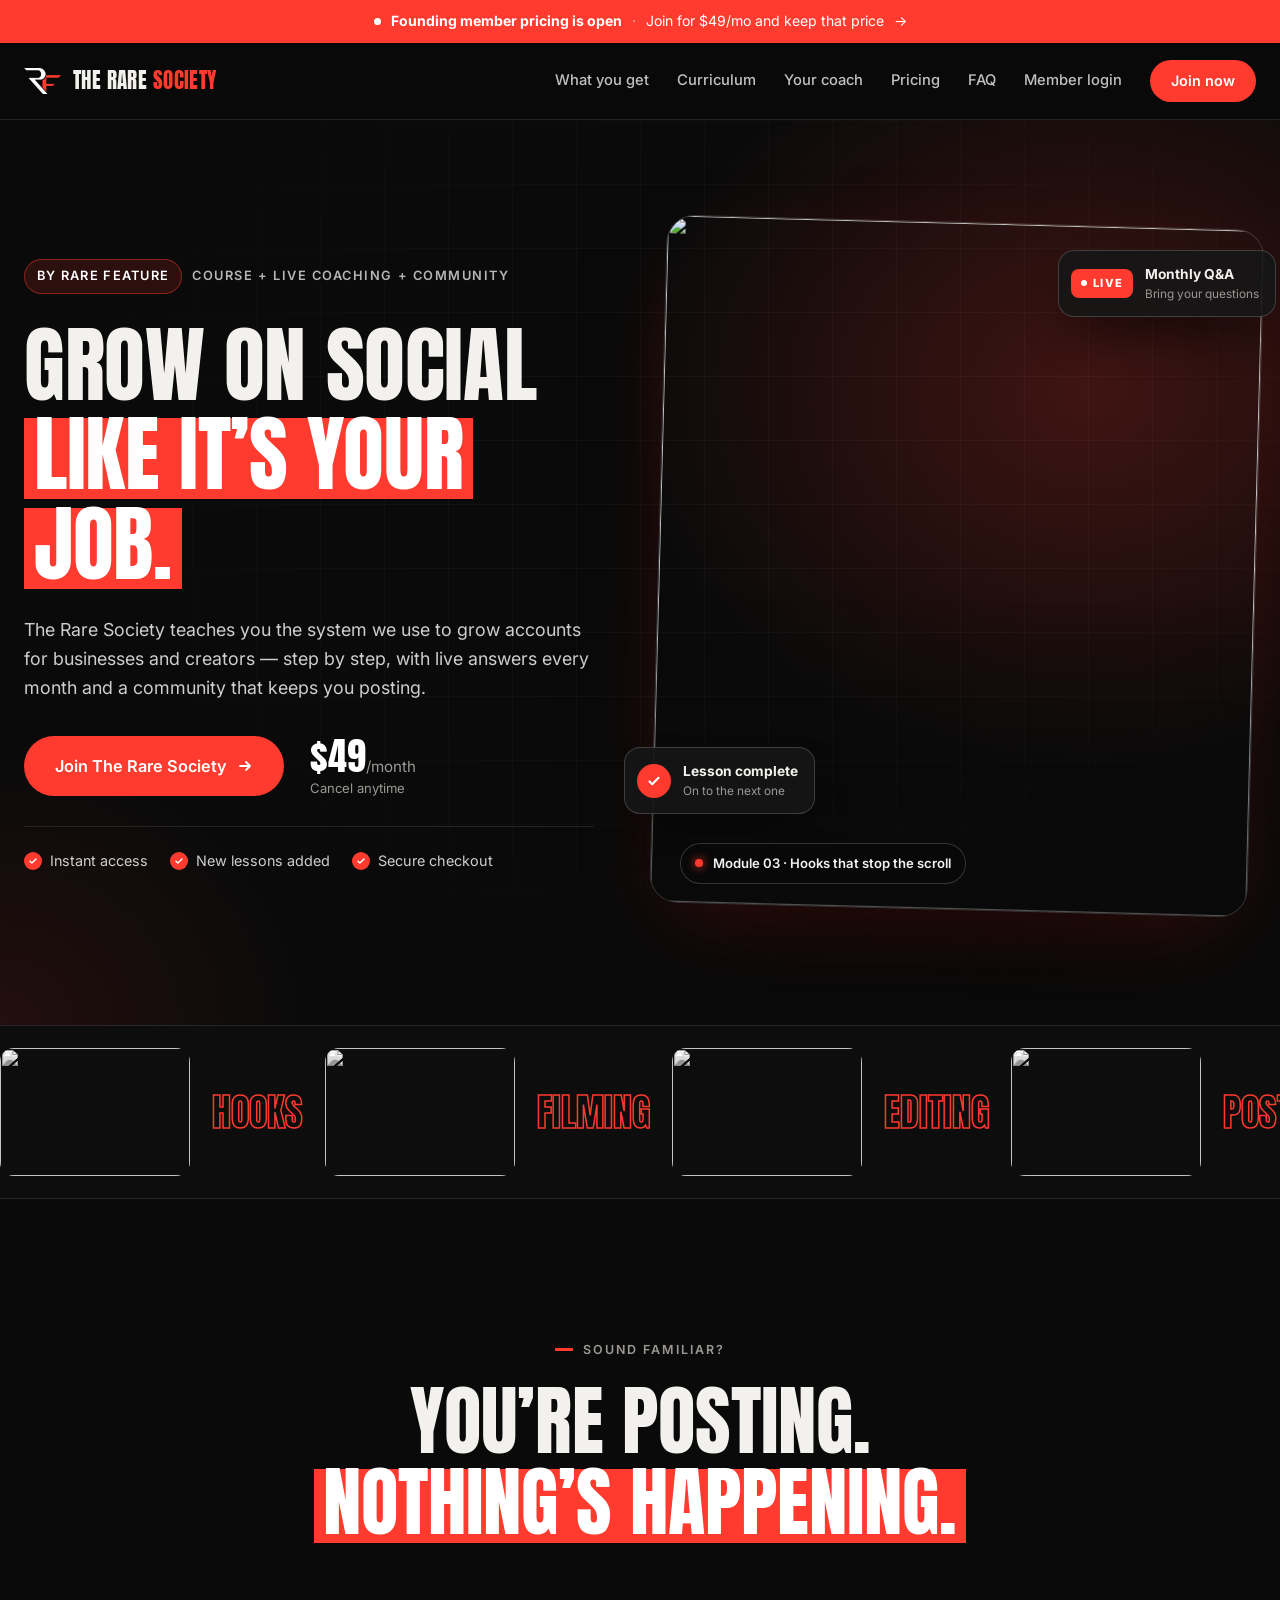
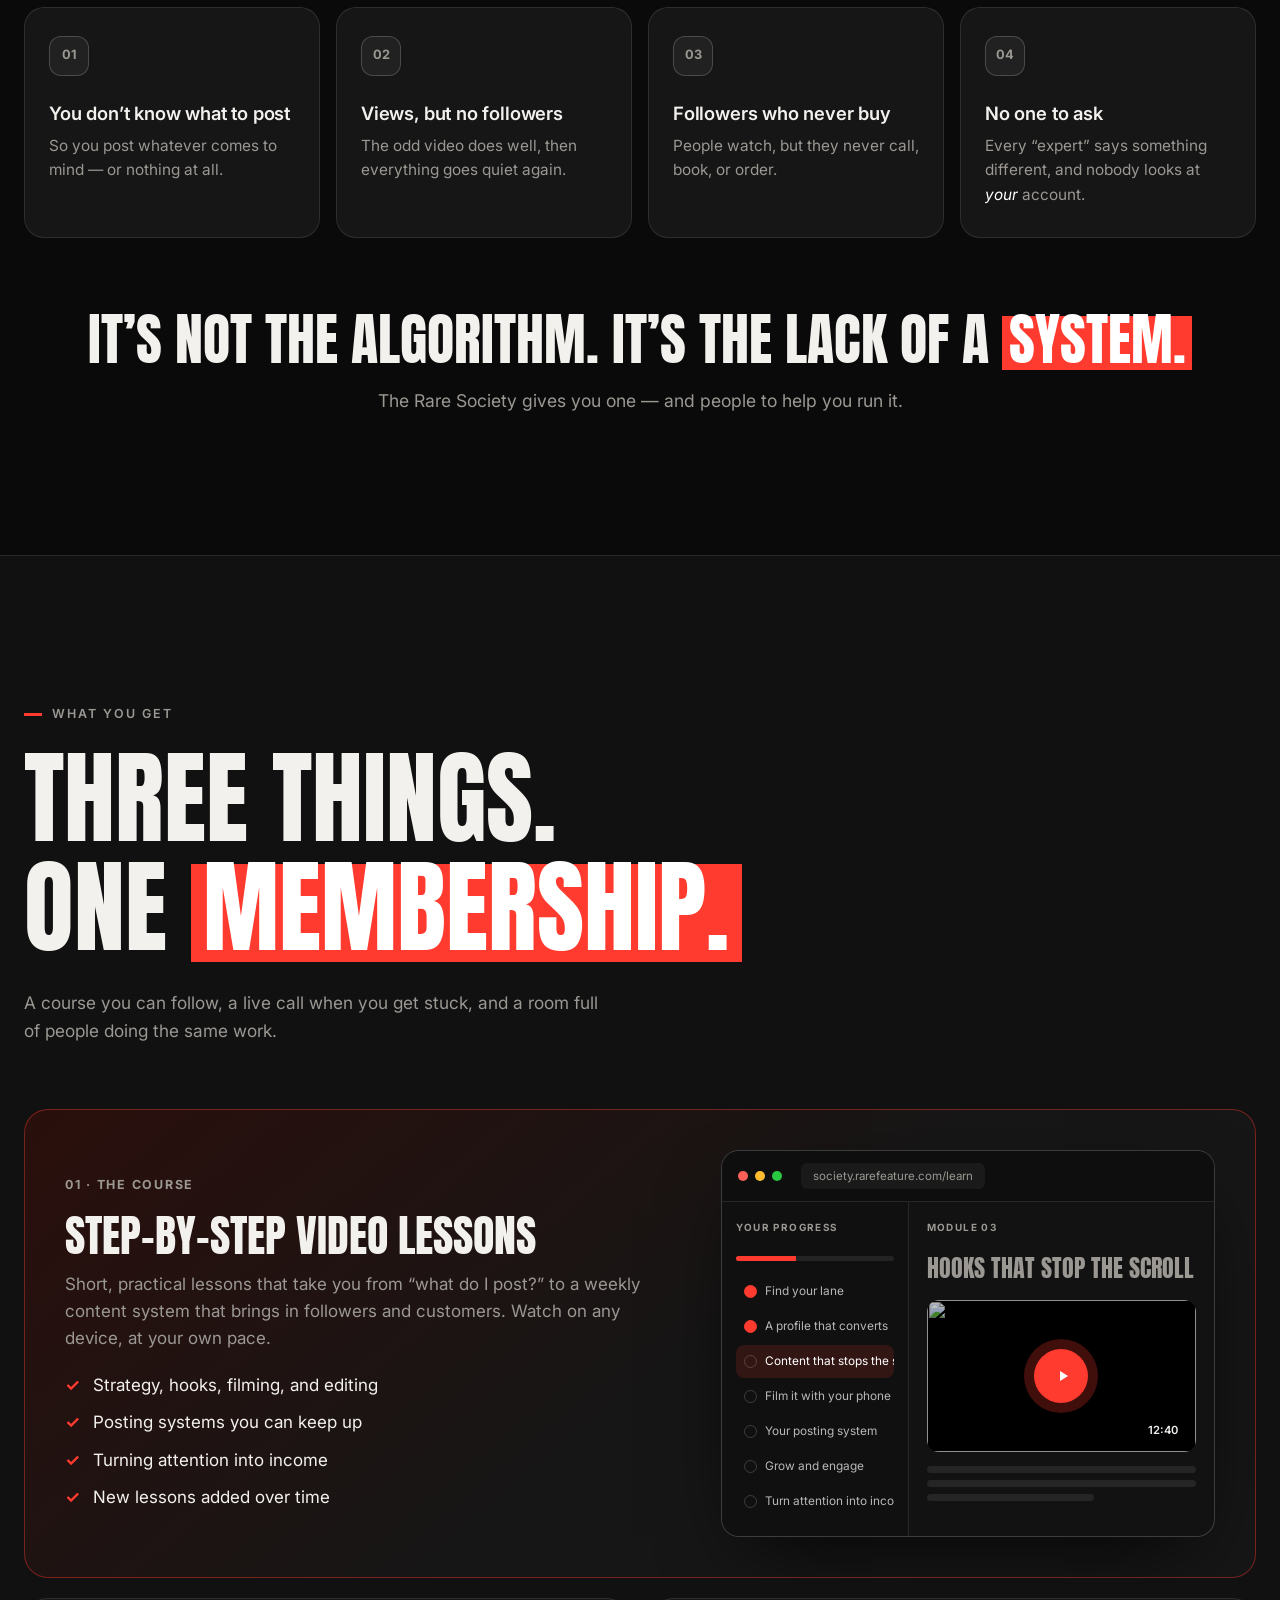
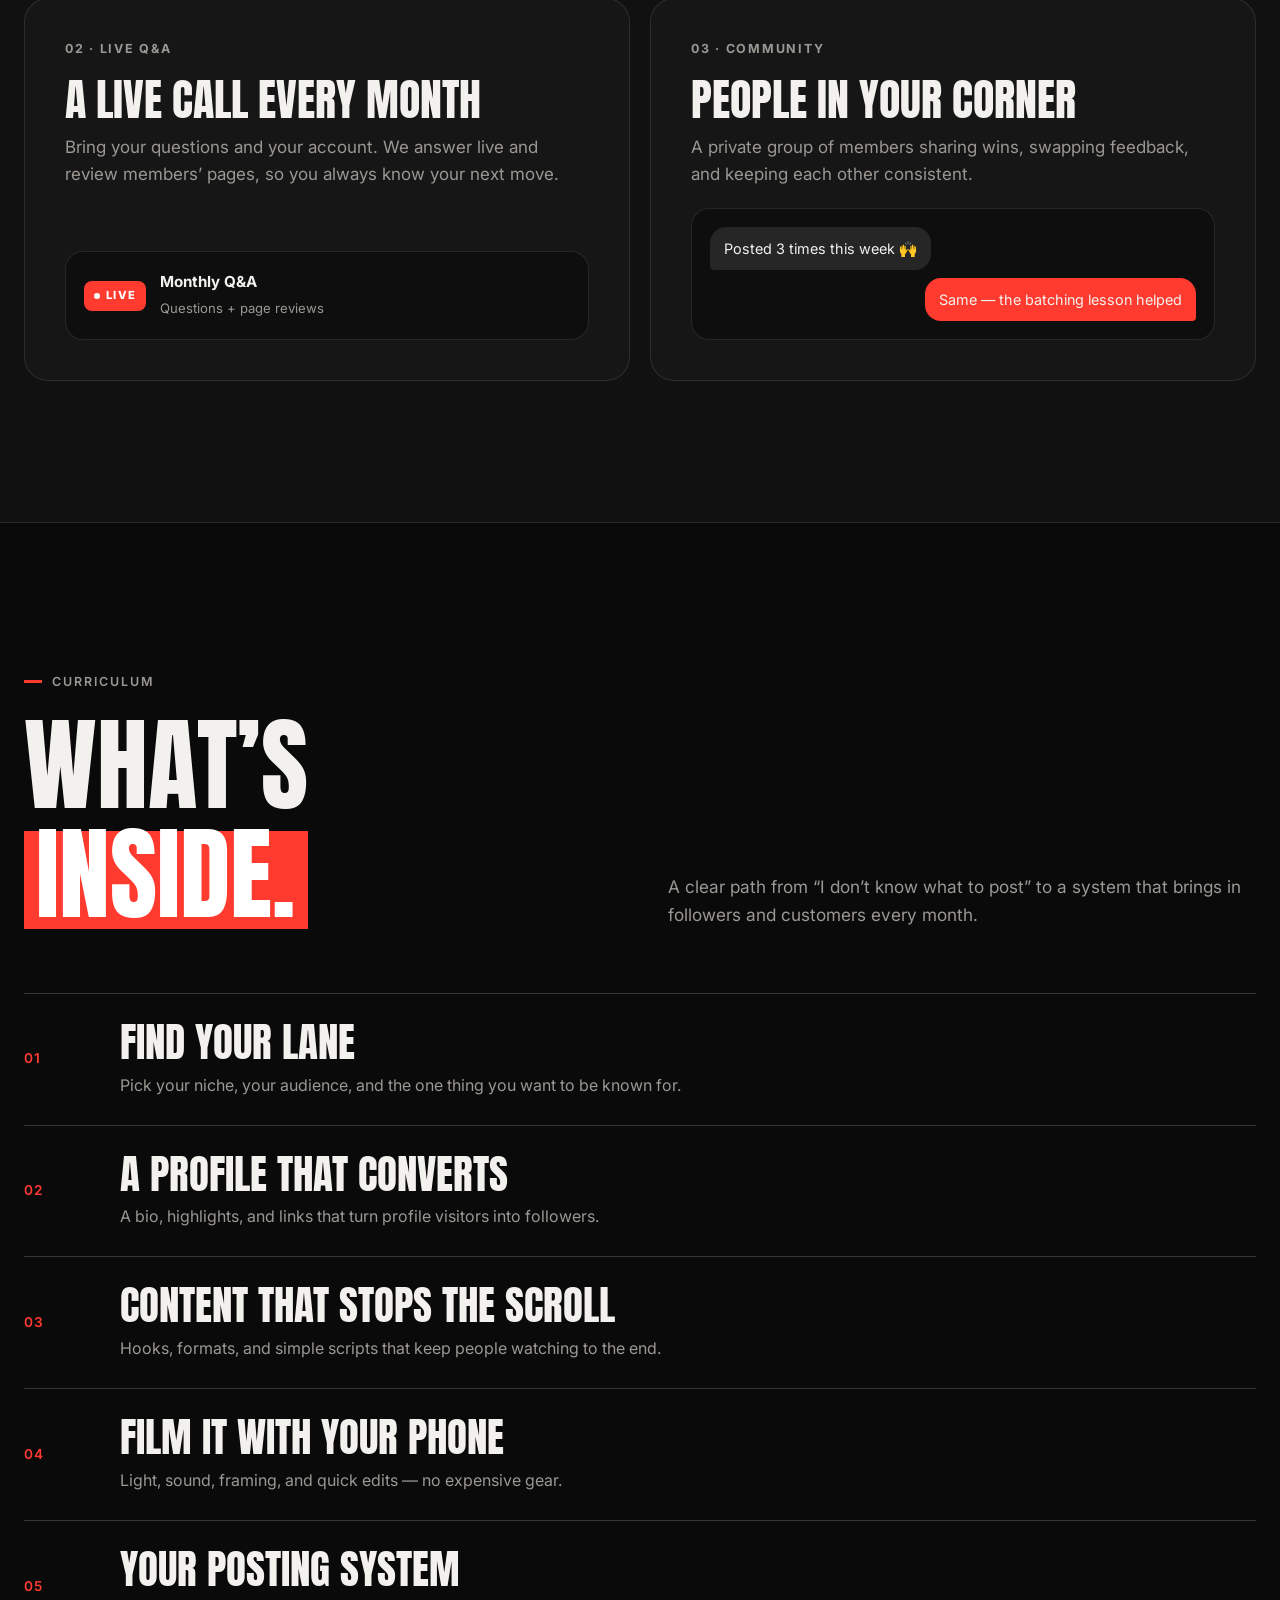
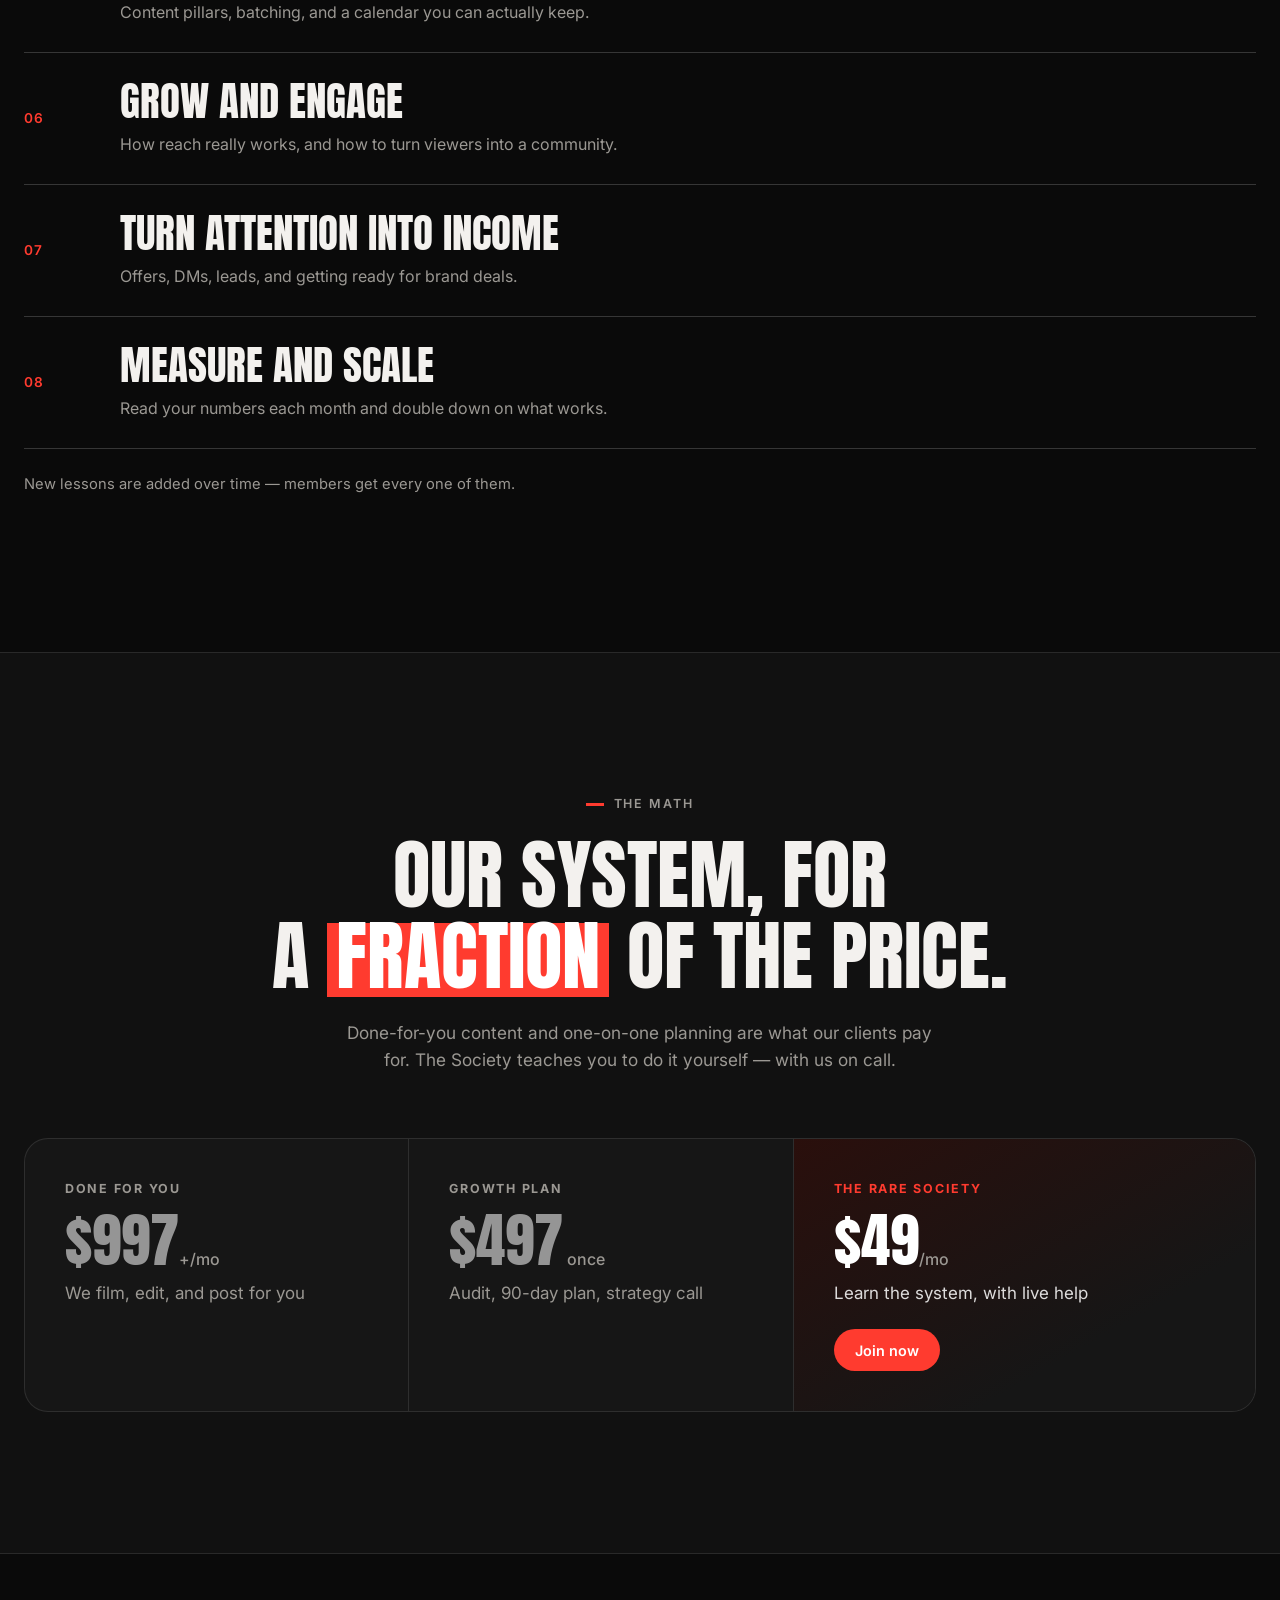
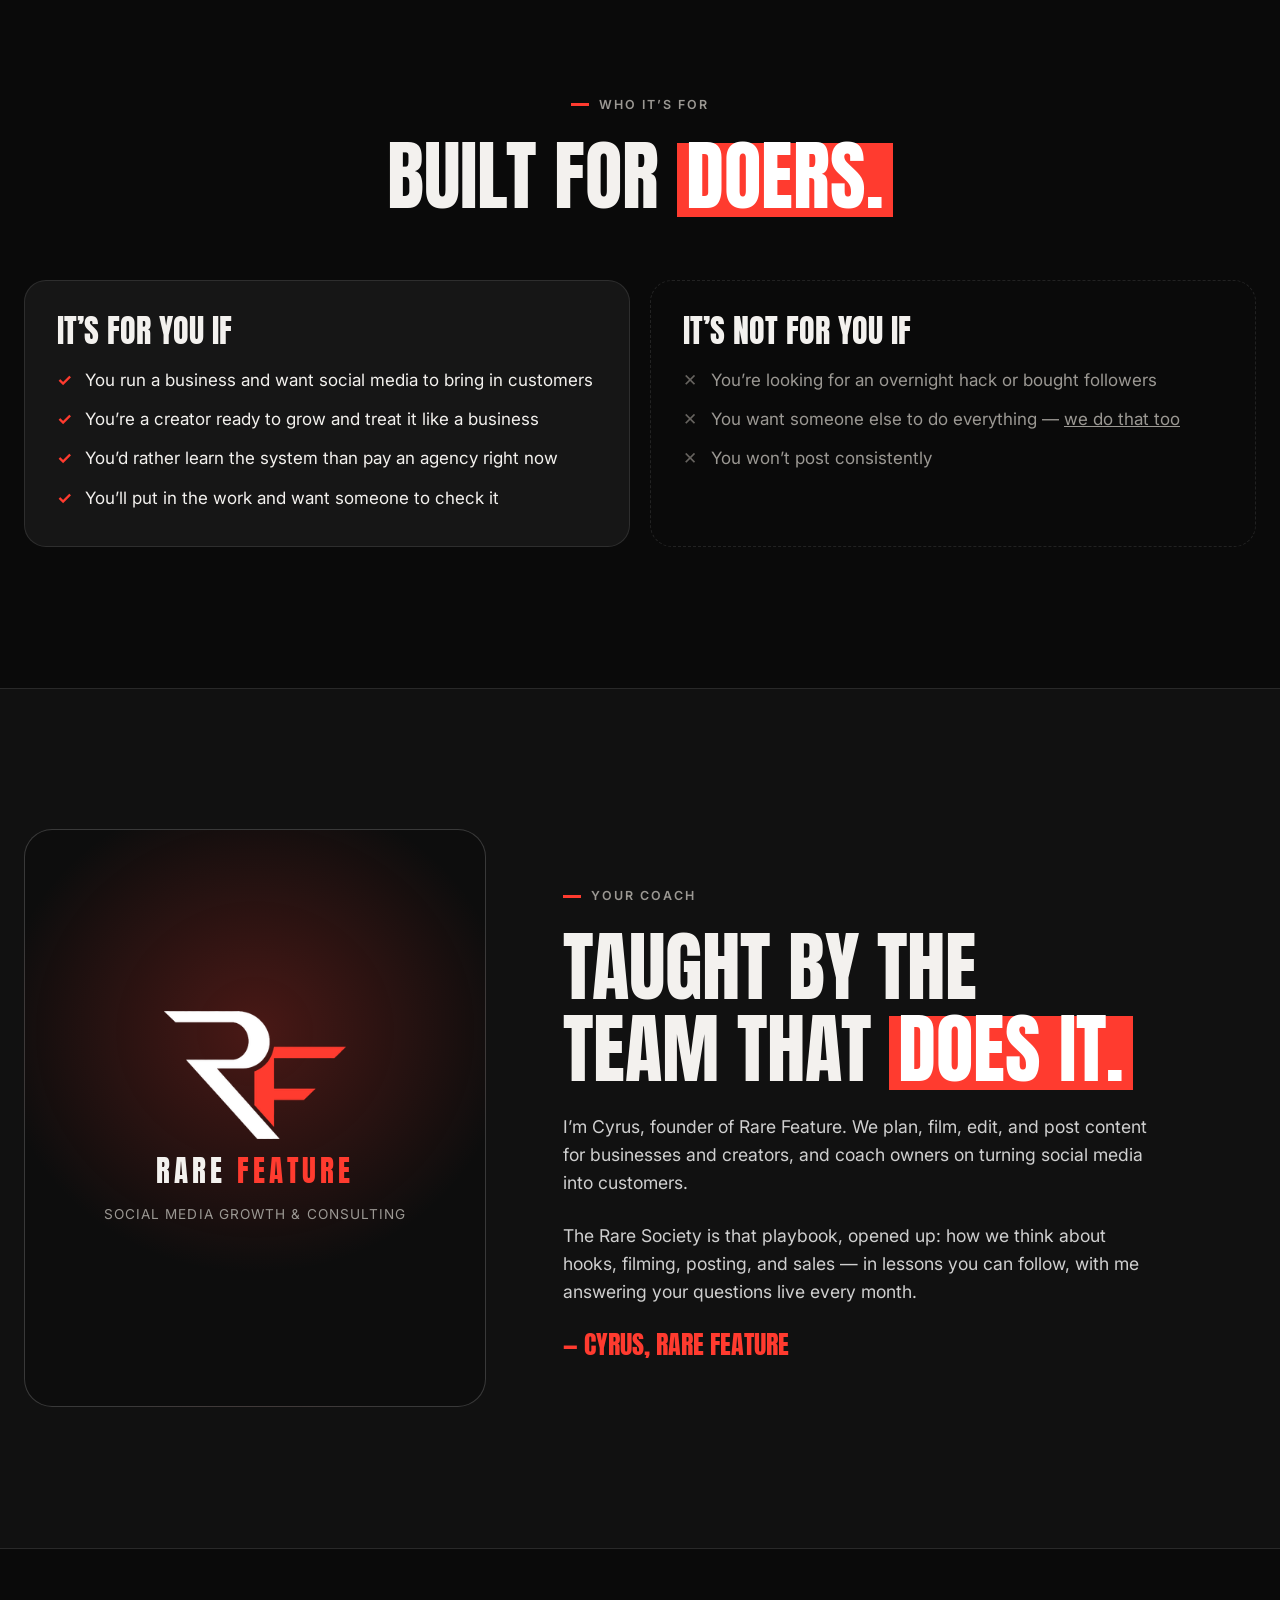
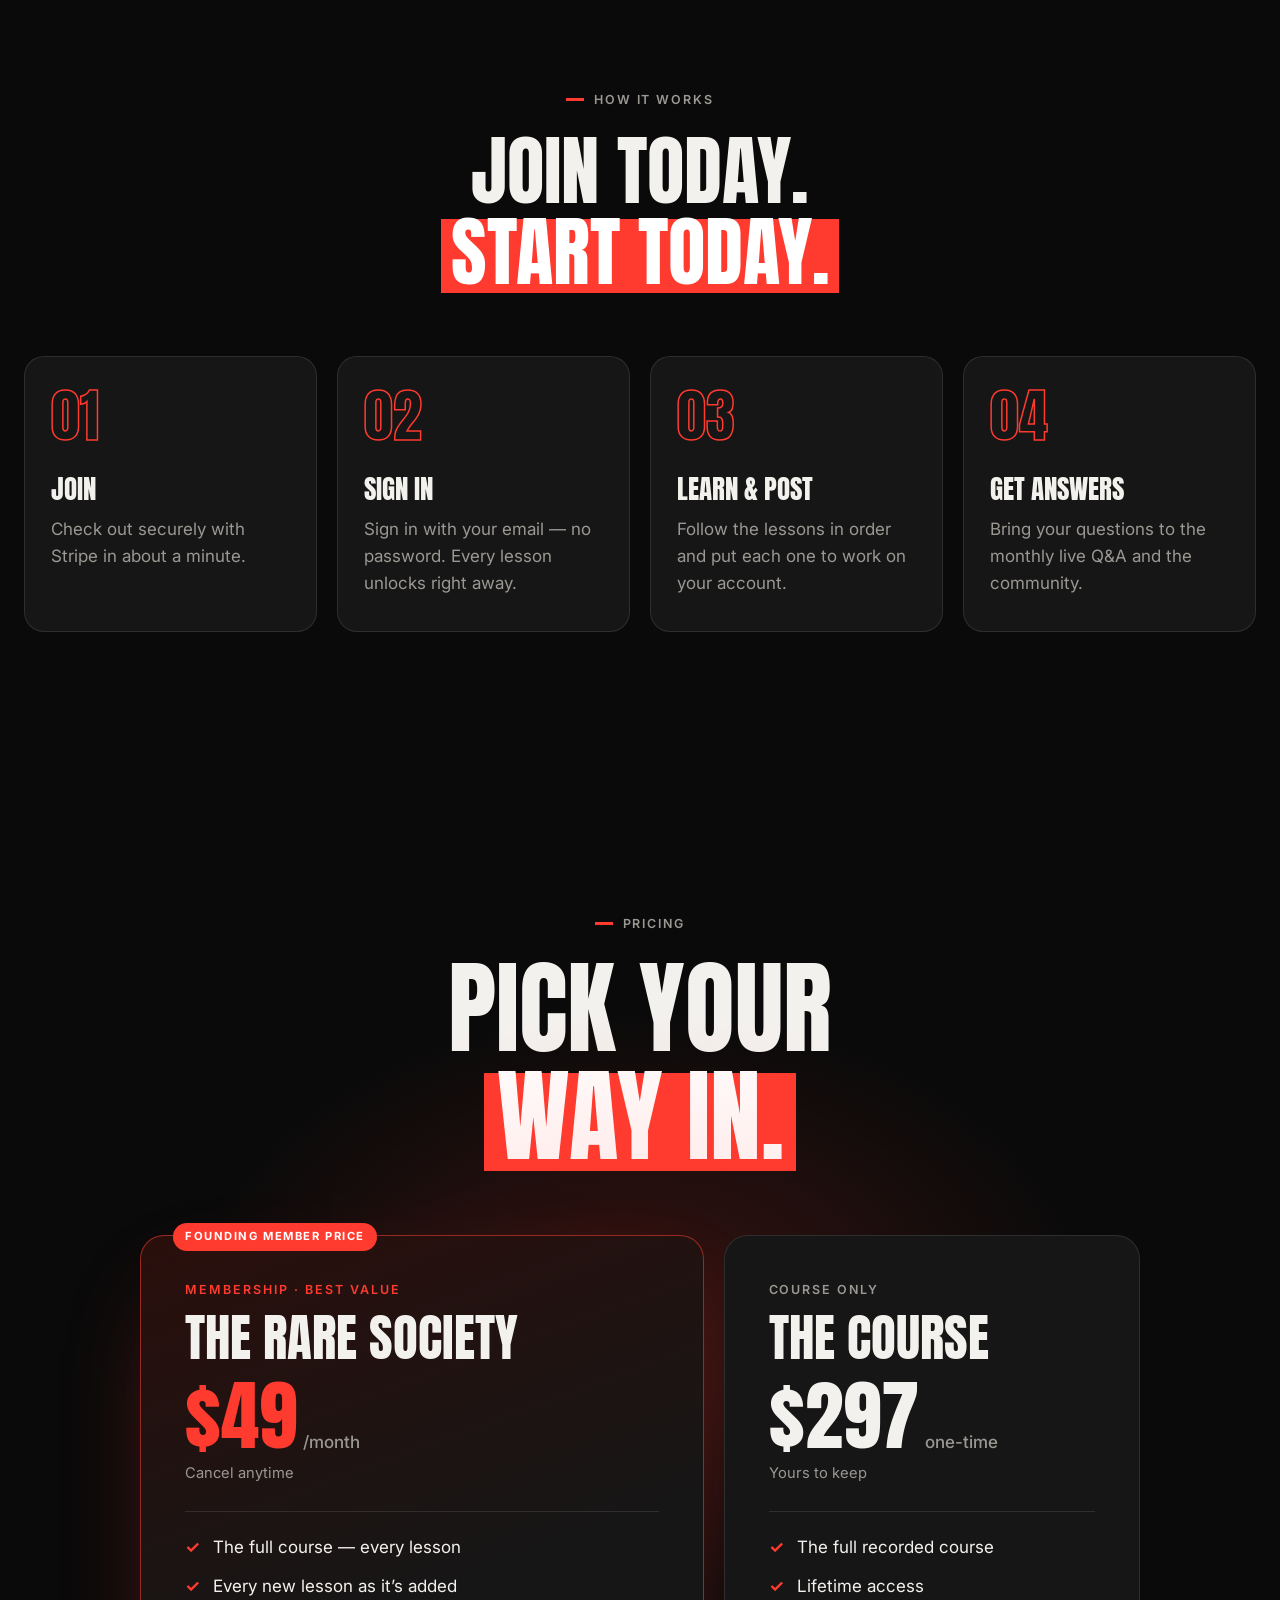
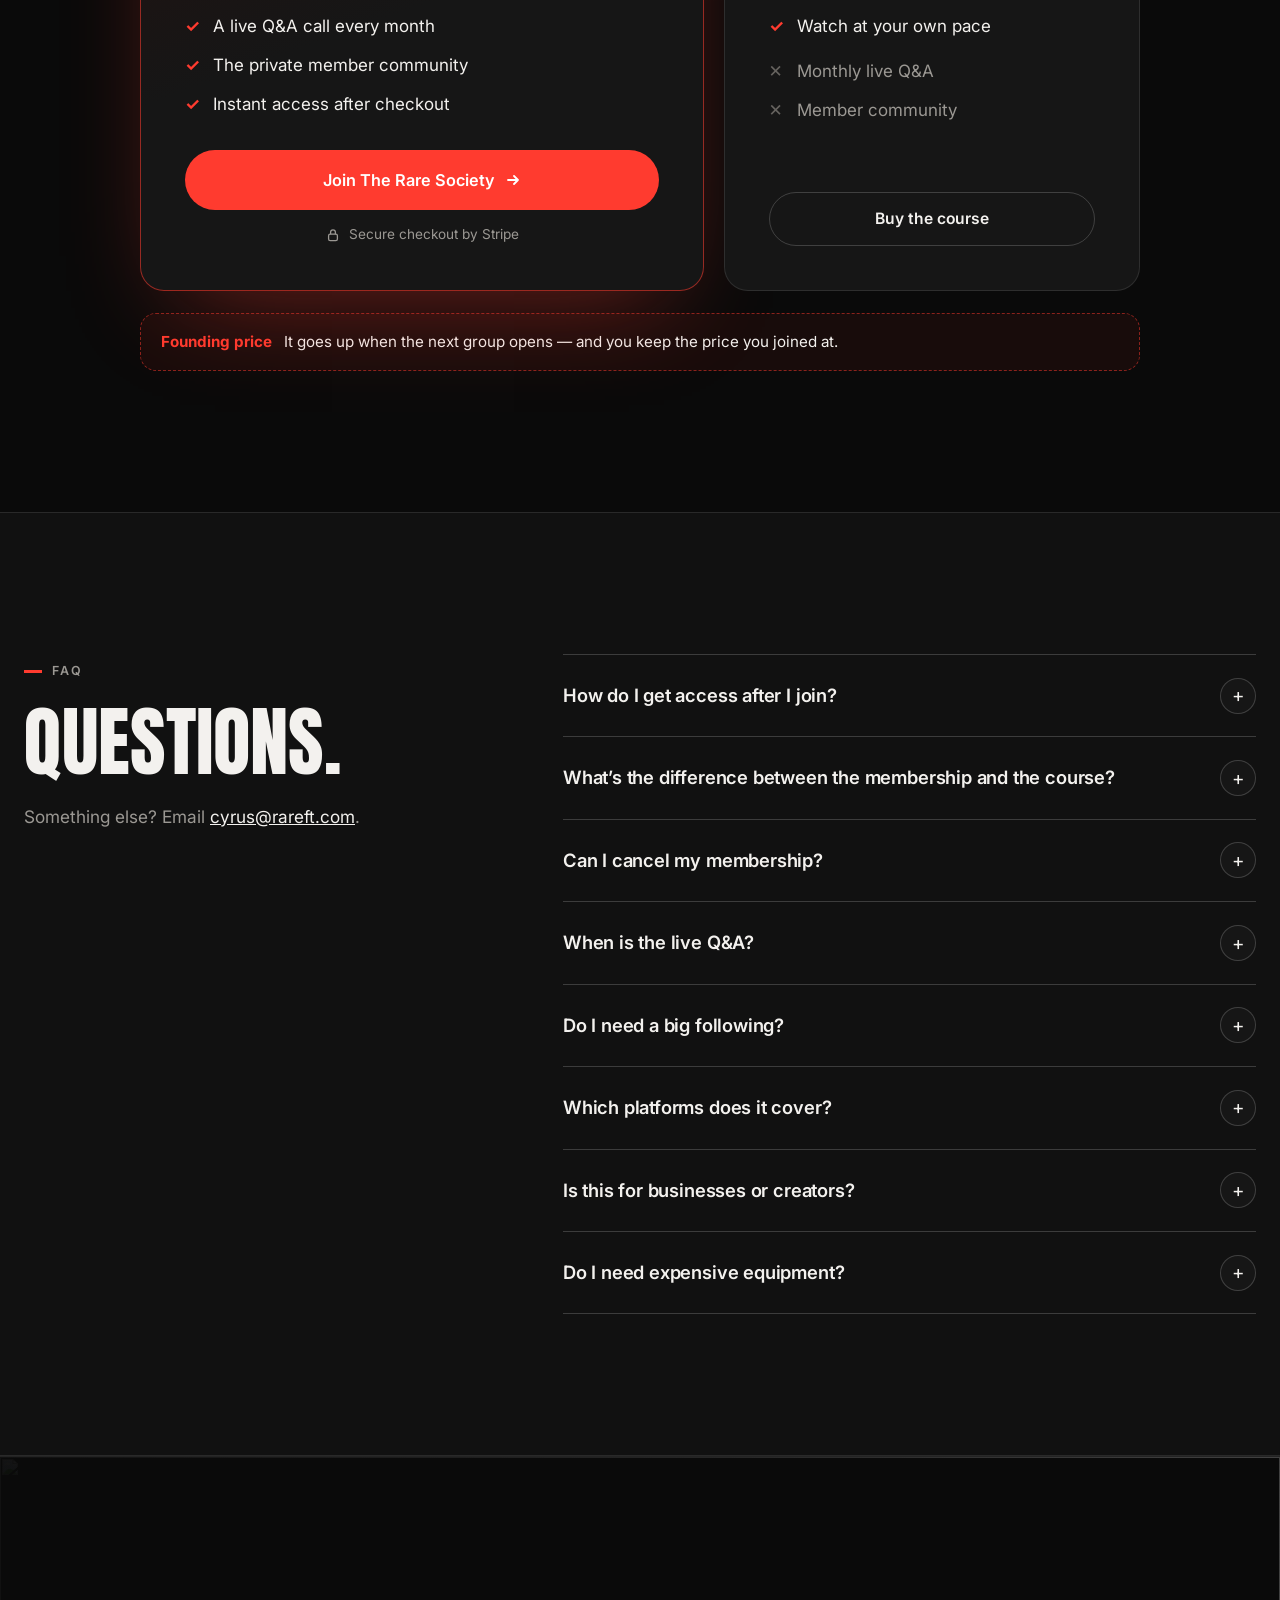
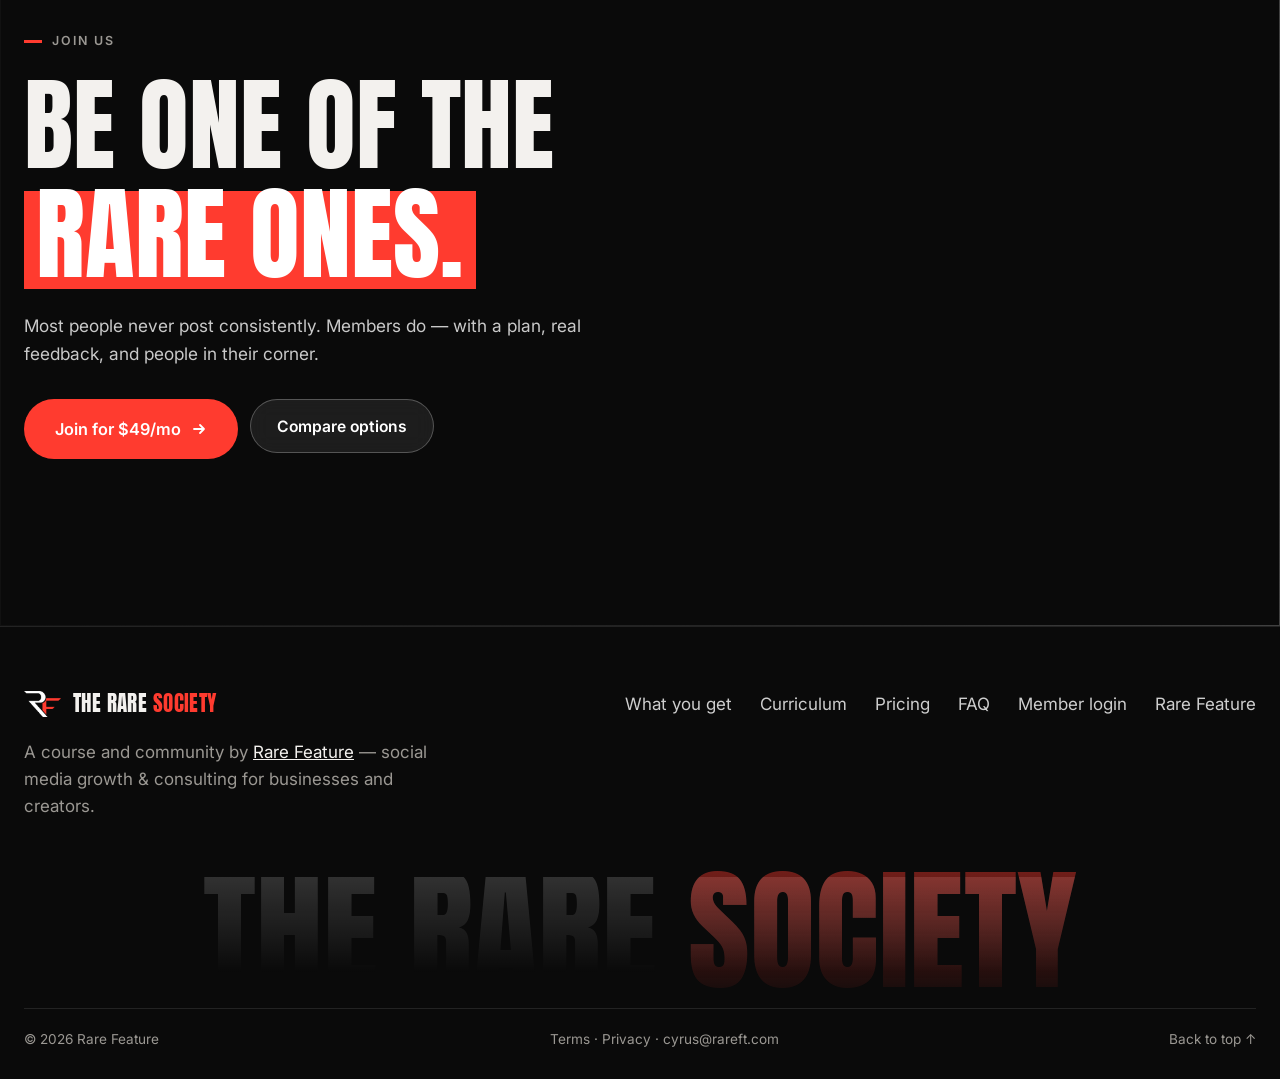
==== commit 6db0ff85: "Society: own photos and details — photo-frame hero, photo strip, red marker headlines, new closing i" ====
--- a/index.html
+++ b/index.html
@@ -20,8 +20,8 @@
   <link rel="preconnect" href="https://fonts.googleapis.com">
   <link rel="preconnect" href="https://fonts.gstatic.com" crossorigin>
   <link href="https://fonts.googleapis.com/css2?family=Anton&family=Inter:wght@400;500;600;700;800&display=swap" rel="stylesheet">
-  <link rel="stylesheet" href="/society.css?v=2">
-  <link rel="stylesheet" href="/sales.css?v=1">
+  <link rel="stylesheet" href="/society.css?v=4">
+  <link rel="stylesheet" href="/sales.css?v=3">
 </head>
 <body class="sales">
   <a class="skip" href="#main">Skip to content</a>
@@ -73,8 +73,58 @@
           </ul>
         </div>
 
-        <!-- Product preview -->
-        <div class="mock" aria-hidden="true">
+        <div class="sframe" aria-hidden="true">
+          <div class="sframe__img"><img src="https://images.unsplash.com/photo-1545081576-5b7e640c083a?auto=format&fit=crop&w=1100&h=1300&q=70" alt="" fetchpriority="high"></div>
+          <div class="sframe__tag"><span class="rec-dot"></span>Module 03 · Hooks that stop the scroll</div>
+          <div class="float float--a"><span class="float__ic"><svg viewBox="0 0 20 20"><path d="M5 10.5l3 3 7-7"/></svg></span><div><b>Lesson complete</b><small>On to the next one</small></div></div>
+          <div class="float float--b"><span class="float__live">LIVE</span><div><b>Monthly Q&amp;A</b><small>Bring your questions</small></div></div>
+        </div>
+      </div>
+    </section>
+
+    <div class="strip" aria-hidden="true">
+      <div class="strip__track"><img src="https://images.unsplash.com/photo-1519587307163-d68d8b5aa895?auto=format&fit=crop&w=520&h=360&q=60" alt="" loading="lazy"><span>Hooks</span><img src="https://images.unsplash.com/photo-1605501492805-f5699f0718d5?auto=format&fit=crop&w=520&h=360&q=60" alt="" loading="lazy"><span>Filming</span><img src="https://images.unsplash.com/photo-1727334291061-fd29582ef9dc?auto=format&fit=crop&w=520&h=360&q=60" alt="" loading="lazy"><span>Editing</span><img src="https://images.unsplash.com/photo-1664277497095-424e085175e8?auto=format&fit=crop&w=520&h=360&q=60" alt="" loading="lazy"><span>Posting</span><img src="https://images.unsplash.com/photo-1716573248961-c1fbf8574057?auto=format&fit=crop&w=520&h=360&q=60" alt="" loading="lazy"><span>Growth</span><img src="https://images.unsplash.com/photo-1761446812455-300d231f2df6?auto=format&fit=crop&w=520&h=360&q=60" alt="" loading="lazy"><span>Community</span><img src="https://images.unsplash.com/photo-1585692614093-62dab82e9d08?auto=format&fit=crop&w=520&h=360&q=60" alt="" loading="lazy"><span>Income</span><img src="https://images.unsplash.com/photo-1519587307163-d68d8b5aa895?auto=format&fit=crop&w=520&h=360&q=60" alt="" loading="lazy"><span>Hooks</span><img src="https://images.unsplash.com/photo-1605501492805-f5699f0718d5?auto=format&fit=crop&w=520&h=360&q=60" alt="" loading="lazy"><span>Filming</span><img src="https://images.unsplash.com/photo-1727334291061-fd29582ef9dc?auto=format&fit=crop&w=520&h=360&q=60" alt="" loading="lazy"><span>Editing</span><img src="https://images.unsplash.com/photo-1664277497095-424e085175e8?auto=format&fit=crop&w=520&h=360&q=60" alt="" loading="lazy"><span>Posting</span><img src="https://images.unsplash.com/photo-1716573248961-c1fbf8574057?auto=format&fit=crop&w=520&h=360&q=60" alt="" loading="lazy"><span>Growth</span><img src="https://images.unsplash.com/photo-1761446812455-300d231f2df6?auto=format&fit=crop&w=520&h=360&q=60" alt="" loading="lazy"><span>Community</span><img src="https://images.unsplash.com/photo-1585692614093-62dab82e9d08?auto=format&fit=crop&w=520&h=360&q=60" alt="" loading="lazy"><span>Income</span></div>
+    </div>
+
+    <!-- PROBLEM -->
+    <section class="section">
+      <div class="wrap">
+        <div class="head head--center">
+          <p class="label">Sound familiar?</p>
+          <h2 class="display display--md">You’re posting.<br><em>Nothing’s happening.</em></h2>
+        </div>
+        <div class="pains">
+          <article class="pain reveal"><span class="pain__ic">01</span><h3>You don’t know what to post</h3><p>So you post whatever comes to mind — or nothing at all.</p></article>
+          <article class="pain reveal"><span class="pain__ic">02</span><h3>Views, but no followers</h3><p>The odd video does well, then everything goes quiet again.</p></article>
+          <article class="pain reveal"><span class="pain__ic">03</span><h3>Followers who never buy</h3><p>People watch, but they never call, book, or order.</p></article>
+          <article class="pain reveal"><span class="pain__ic">04</span><h3>No one to ask</h3><p>Every “expert” says something different, and nobody looks at <em>your</em> account.</p></article>
+        </div>
+        <div class="turn reveal">
+          <p>It’s not the algorithm. It’s the lack of a <em>system.</em></p>
+          <p class="turn__sub">The Rare Society gives you one — and people to help you run it.</p>
+        </div>
+      </div>
+    </section>
+
+    <!-- WHAT YOU GET -->
+    <section class="section section--panel" id="inside">
+      <div class="wrap">
+        <div class="head head--row">
+          <div>
+            <p class="label">What you get</p>
+            <h2 class="display">Three things.<br>One <em>membership.</em></h2>
+          </div>
+          <p class="sub">A course you can follow, a live call when you get stuck, and a room full of people doing the same work.</p>
+        </div>
+        <div class="gets">
+          <article class="get get--big reveal">
+            <div class="get__copy">
+              <p class="get__n">01 · The course</p>
+              <h3>Step-by-step video lessons</h3>
+              <p>Short, practical lessons that take you from “what do I post?” to a weekly content system that brings in followers and customers. Watch on any device, at your own pace.</p>
+              <ul class="ticks"><li>Strategy, hooks, filming, and editing</li><li>Posting systems you can keep up</li><li>Turning attention into income</li><li>New lessons added over time</li></ul>
+            </div>
+            <div class="mock mock--inline" aria-hidden="true">
           <div class="mock__win">
             <div class="mock__bar"><i></i><i></i><i></i><span>society.rarefeature.com/learn</span></div>
             <div class="mock__body">
@@ -95,7 +145,7 @@
                 <p class="mock__k mock__k--red">Module 03</p>
                 <p class="mock__t">Hooks that stop the scroll</p>
                 <div class="mock__video">
-                  <img src="https://images.unsplash.com/photo-1611784728558-6c7d9b409cdf?auto=format&fit=crop&w=900&h=506&q=60" alt="" fetchpriority="high">
+                  <img src="https://images.unsplash.com/photo-1673767298248-b128f17f89af?auto=format&fit=crop&w=900&h=506&q=60" alt="" loading="lazy">
                   <span class="mock__play"><svg viewBox="0 0 20 20"><path d="M7 5l8 5-8 5z"/></svg></span>
                   <span class="mock__time">12:40</span>
                 </div>
@@ -103,63 +153,6 @@
               </div>
             </div>
           </div>
-          <div class="float float--a"><span class="float__ic"><svg viewBox="0 0 20 20"><path d="M5 10.5l3 3 7-7"/></svg></span><div><b>Lesson complete</b><small>On to the next one</small></div></div>
-          <div class="float float--b"><span class="float__live">LIVE</span><div><b>Monthly Q&amp;A</b><small>Bring your questions</small></div></div>
-        </div>
-      </div>
-    </section>
-
-    <div class="band" aria-hidden="true">
-      <div class="band__track">
-        <span>Strategy</span><i>✦</i><span>Hooks</span><i>✦</i><span>Filming</span><i>✦</i><span>Editing</span><i>✦</i><span>Posting systems</span><i>✦</i><span>Growth</span><i>✦</i><span>Brand deals</span><i>✦</i><span>Sales</span><i>✦</i>
-        <span>Strategy</span><i>✦</i><span>Hooks</span><i>✦</i><span>Filming</span><i>✦</i><span>Editing</span><i>✦</i><span>Posting systems</span><i>✦</i><span>Growth</span><i>✦</i><span>Brand deals</span><i>✦</i><span>Sales</span><i>✦</i>
-      </div>
-    </div>
-
-    <!-- PROBLEM -->
-    <section class="section">
-      <div class="wrap">
-        <div class="head head--center">
-          <p class="label">Sound familiar?</p>
-          <h2 class="display display--md">You’re posting.<br><em>Nothing’s happening.</em></h2>
-        </div>
-        <div class="pains">
-          <article class="pain reveal"><span class="pain__ic">01</span><h3>You don’t know what to post</h3><p>So you post whatever comes to mind — or nothing at all.</p></article>
-          <article class="pain reveal"><span class="pain__ic">02</span><h3>Views, but no followers</h3><p>The odd video does well, then everything goes quiet again.</p></article>
-          <article class="pain reveal"><span class="pain__ic">03</span><h3>Followers who never buy</h3><p>People watch, but they never call, book, or order.</p></article>
-          <article class="pain reveal"><span class="pain__ic">04</span><h3>No one to ask</h3><p>Every “expert” says something different, and nobody looks at <em>your</em> account.</p></article>
-        </div>
-        <div class="turn reveal">
-          <p>It’s not the algorithm. It’s the lack of a <em>system.</em></p>
-          <p class="turn__sub">The Rare Society gives you one — and people to help you run it.</p>
-        </div>
-      </div>
-    </section>
-
-    <!-- WHAT YOU GET -->
-    <section class="section section--panel" id="inside">
-      <div class="wrap">
-        <div class="head head--row">
-          <div>
-            <p class="label">What you get</p>
-            <h2 class="display">Three things.<br>One <em>membership.</em></h2>
-          </div>
-          <p class="sub">A course you can follow, a live call when you get stuck, and a room full of people doing the same work.</p>
-        </div>
-        <div class="gets">
-          <article class="get get--big reveal">
-            <div class="get__copy">
-              <p class="get__n">01 · The course</p>
-              <h3>Step-by-step video lessons</h3>
-              <p>Short, practical lessons that take you from “what do I post?” to a weekly content system that brings in followers and customers. Watch on any device, at your own pace.</p>
-              <ul class="ticks"><li>Strategy, hooks, filming, and editing</li><li>Posting systems you can keep up</li><li>Turning attention into income</li><li>New lessons added over time</li></ul>
-            </div>
-            <div class="get__art get__art--lessons" aria-hidden="true">
-              <div class="lrow is-done"><b></b><span>Find your lane</span><small>Module 1</small></div>
-              <div class="lrow is-done"><b></b><span>A profile that converts</span><small>Module 2</small></div>
-              <div class="lrow is-on"><b></b><span>Content that stops the scroll</span><small>Module 3</small></div>
-              <div class="lrow"><b></b><span>Film it with your phone</span><small>Module 4</small></div>
-              <div class="lrow"><b></b><span>Your posting system</span><small>Module 5</small></div>
             </div>
           </article>
           <article class="get reveal">
@@ -342,7 +335,7 @@
 
     <!-- WAITLIST / CLOSING -->
     <section class="cta" id="waitlist">
-      <div class="cta__media" aria-hidden="true"><img src="https://images.unsplash.com/photo-1650654844295-0d19ab5b468d?auto=format&fit=crop&w=2000&q=65" alt="" loading="lazy"></div>
+      <div class="cta__media" aria-hidden="true"><img src="https://images.unsplash.com/photo-1605501492805-f5699f0718d5?auto=format&fit=crop&w=2000&q=65" alt="" loading="lazy"></div>
       <div class="wrap cta__grid">
         <div>
           <p class="label">Join us</p>
@@ -385,7 +378,7 @@
           <a href="#inside">What you get</a><a href="#curriculum">Curriculum</a><a href="#pricing">Pricing</a><a href="#faq">FAQ</a><a href="/login" data-demo-link>Member login</a><a href="https://rarefeature.com">Rare Feature</a>
         </nav>
       </div>
-      <p class="footer__word" aria-hidden="true">RARE <span>SOCIETY</span></p>
+      <p class="footer__word footer__word--fill" aria-hidden="true">THE RARE <span>SOCIETY</span></p>
       <div class="footer__bottom">
         <p>© <span id="year"></span> Rare Feature</p>
         <p><a href="https://rarefeature.com/terms">Terms</a> · <a href="https://rarefeature.com/privacy">Privacy</a> · <a href="mailto:cyrus@rareft.com">cyrus@rareft.com</a></p>
--- a/sales.css
+++ b/sales.css
@@ -188,3 +188,49 @@
   .footer { padding-bottom: 96px; }
 }
 @media (prefers-reduced-motion: reduce) { .mock__win { transform: none; } }
+
+/* ===== Society-only look (same family as rarefeature.com, its own details) ===== */
+/* Red "marker" highlight on key words */
+.display em, .shero__title em, .turn em { font-style: normal; color: #fff; background: var(--red); padding: 0 .1em .02em; box-decoration-break: clone; -webkit-box-decoration-break: clone; }
+.shero__title em { display: inline; line-height: 1.02; }
+.shero__title { line-height: .98; }
+.label::before { width: 18px; height: 3px; border-radius: 0; }
+
+/* Hero photo frame */
+.sframe { position: relative; animation: floatIn 1.1s .15s var(--ease) both; }
+.sframe__img { position: relative; aspect-ratio: 4 / 4.6; border-radius: 28px; overflow: hidden; border: 1px solid var(--line-2); box-shadow: 0 50px 120px -40px rgba(0,0,0,.95), 0 30px 90px -40px rgba(255,59,47,.5); transform: rotate(1.5deg); }
+.sframe__img img { width: 100%; height: 100%; object-fit: cover; object-position: 50% 35%; }
+.sframe__img::after { content: ""; position: absolute; inset: 0; background: linear-gradient(180deg, transparent 55%, rgba(10,10,10,.65)); }
+.sframe__tag { position: absolute; left: 22px; bottom: 26px; display: inline-flex; align-items: center; gap: 10px; padding: 9px 14px; border-radius: 999px; background: rgba(10,10,10,.75); backdrop-filter: blur(10px); -webkit-backdrop-filter: blur(10px); border: 1px solid var(--line-2); font-size: .82rem; font-weight: 600; z-index: 2; }
+.sframe .rec-dot { width: 8px; height: 8px; border-radius: 50%; background: var(--red); box-shadow: 0 0 10px var(--red); animation: pulse 1.2s ease-in-out infinite; }
+.sframe .float--a { left: -34px; bottom: 96px; }
+.sframe .float--b { right: -20px; top: 28px; }
+
+/* Product preview inside the course card */
+.mock--inline { animation: none; }
+.mock--inline .mock__win { transform: none; box-shadow: 0 30px 80px -30px rgba(0,0,0,.9); }
+.mock--inline .mock__body { min-height: 0; }
+
+/* Photo strip instead of a text band */
+.strip { overflow: hidden; padding: 22px 0; border-block: 1px solid var(--line); background: #0d0d0d; }
+.strip__track { display: flex; align-items: center; gap: 22px; width: max-content; animation: marquee 45s linear infinite; }
+.strip img { width: 190px; height: 128px; object-fit: cover; border-radius: 14px; filter: grayscale(1) contrast(1.05); transition: filter .4s; }
+.strip img:hover { filter: none; }
+.strip span { font: 400 clamp(1.8rem, 3vw, 2.6rem)/1 var(--display); text-transform: uppercase; color: transparent; -webkit-text-stroke: 1.5px var(--red); white-space: nowrap; }
+
+/* Footer wordmark: filled fade instead of outline */
+.footer__word--fill { color: transparent; -webkit-text-stroke: 0; background: linear-gradient(180deg, rgba(255,255,255,.16), rgba(255,255,255,0) 90%); -webkit-background-clip: text; background-clip: text; font-size: clamp(3rem, 10.5vw, 10.5rem); }
+.footer__word--fill span { -webkit-text-stroke: 0; color: transparent; background: linear-gradient(180deg, rgba(255,59,47,.55), rgba(255,59,47,0) 90%); -webkit-background-clip: text; background-clip: text; }
+
+@media (max-width: 1100px) { .sframe { max-width: 560px; margin: 10px auto 0; width: 100%; } }
+@media (max-width: 640px) {
+  .sframe__img { aspect-ratio: 4 / 4.2; transform: none; }
+  .sframe .float--a { left: -6px; bottom: 74px; }
+  .sframe .float--b { right: -6px; top: -16px; }
+  .strip img { width: 140px; height: 96px; }
+}
+.sales .display, .shero__title, .turn p { line-height: 1.06; }
+.display em, .shero__title em, .turn em { padding: .02em .1em 0; }
+.sales .head { margin-bottom: clamp(40px, 5vw, 64px); }
+/* Marker sits behind the capitals only, so it never covers the line above */
+.display em, .shero__title em, .turn em { background: linear-gradient(transparent 22%, var(--red) 22%, var(--red) 86%, transparent 86%); padding: 0 .12em; }
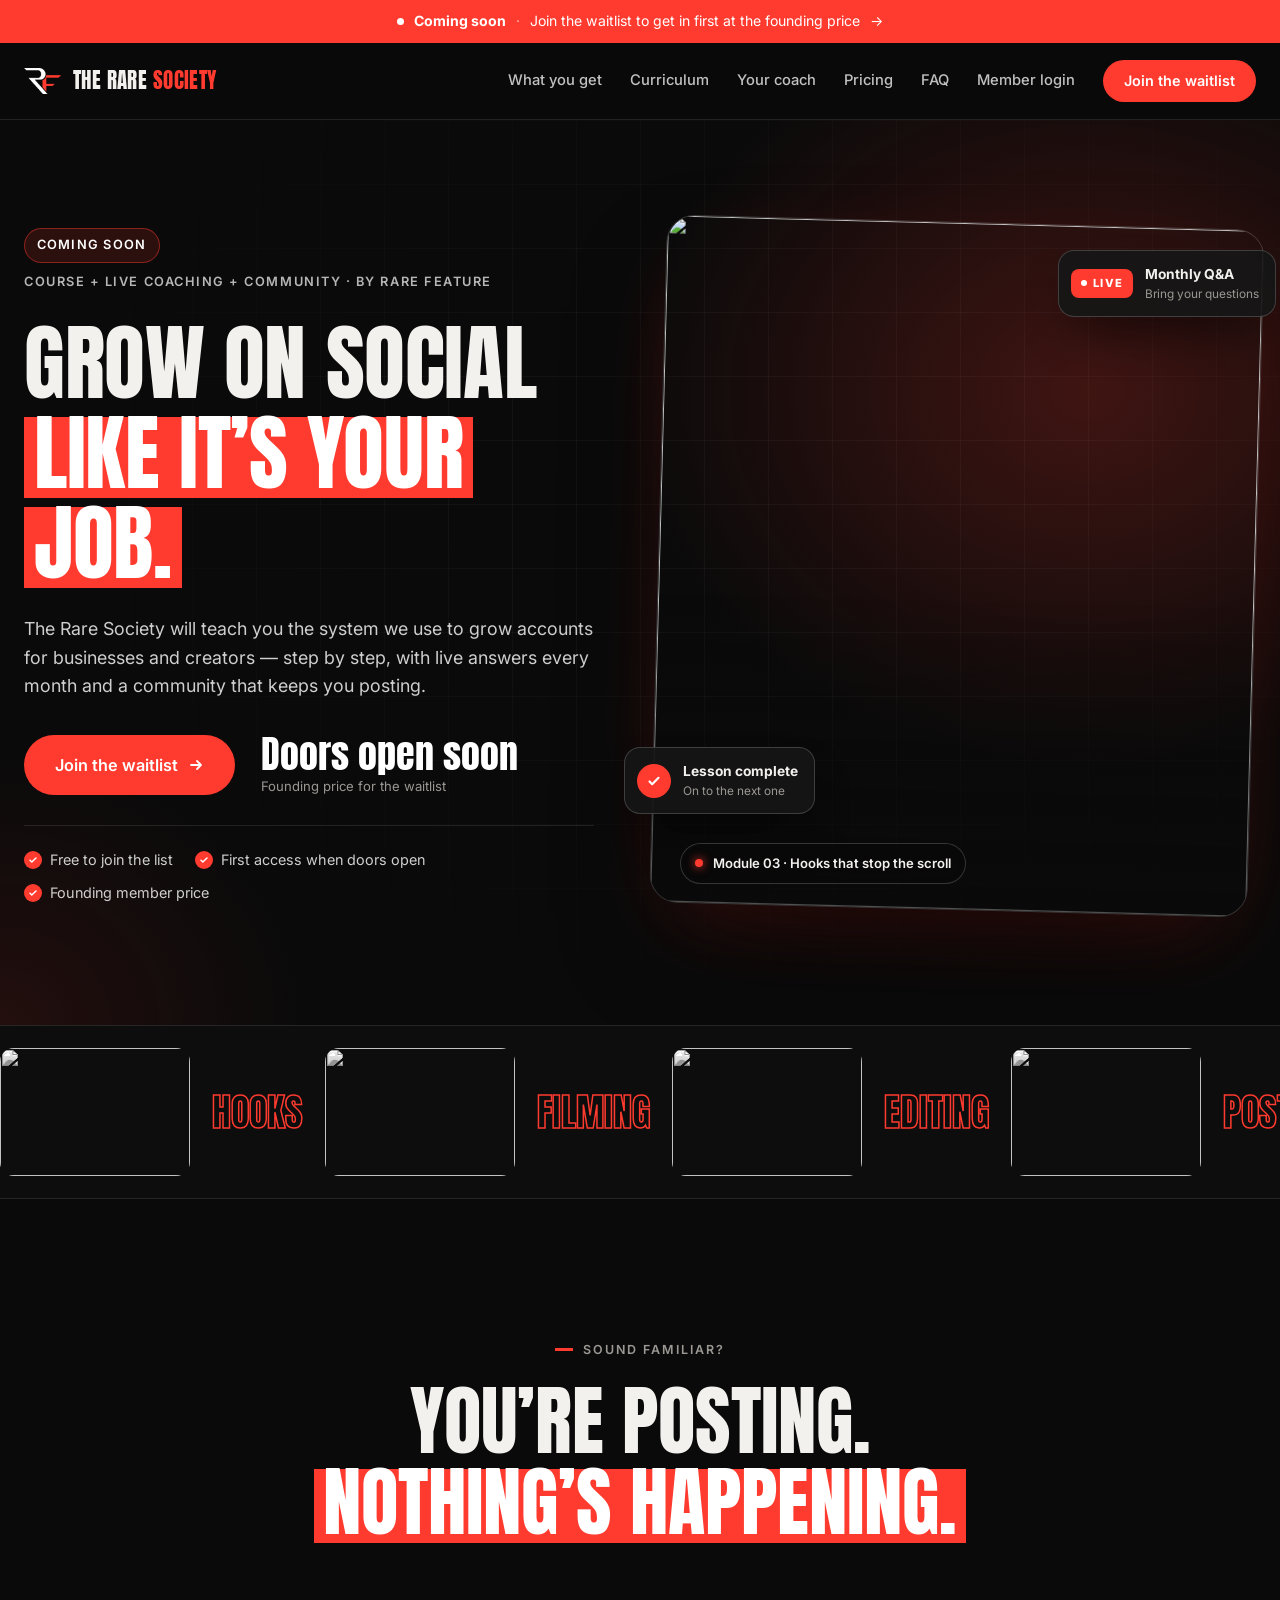
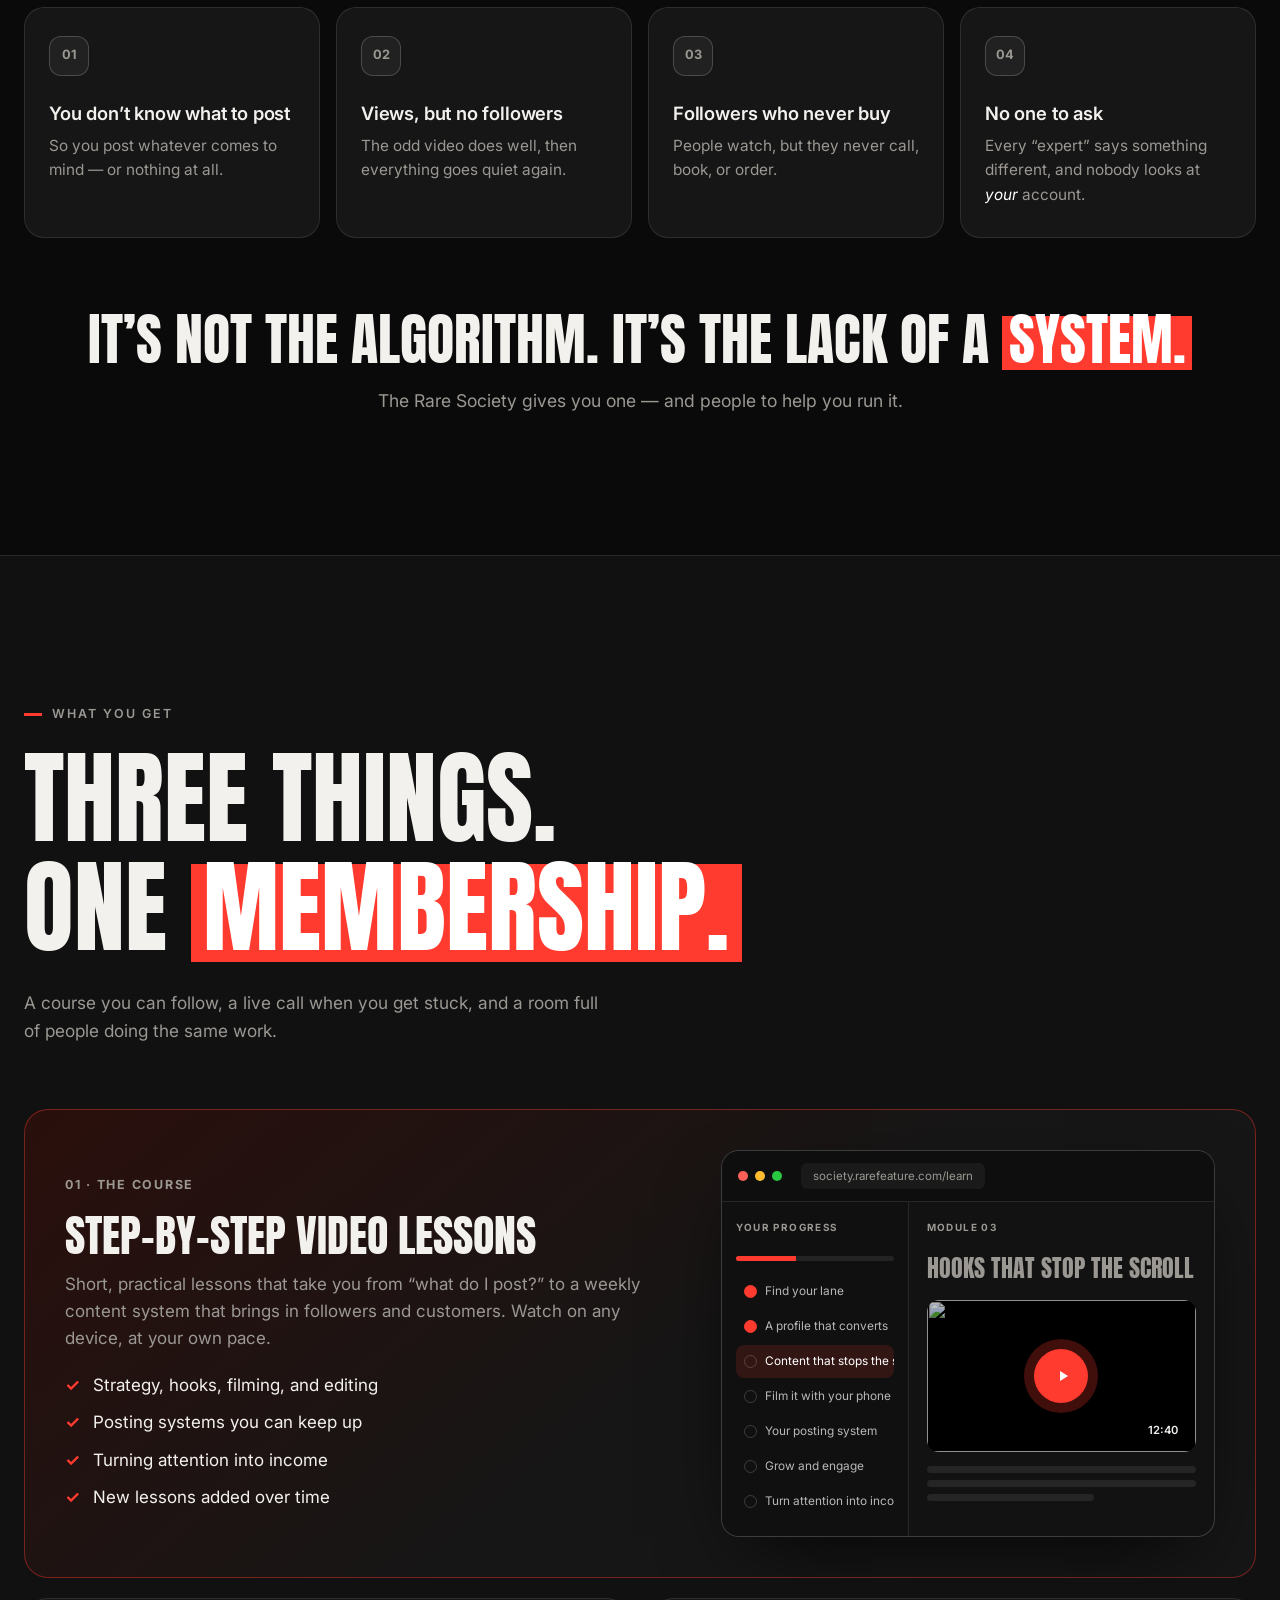
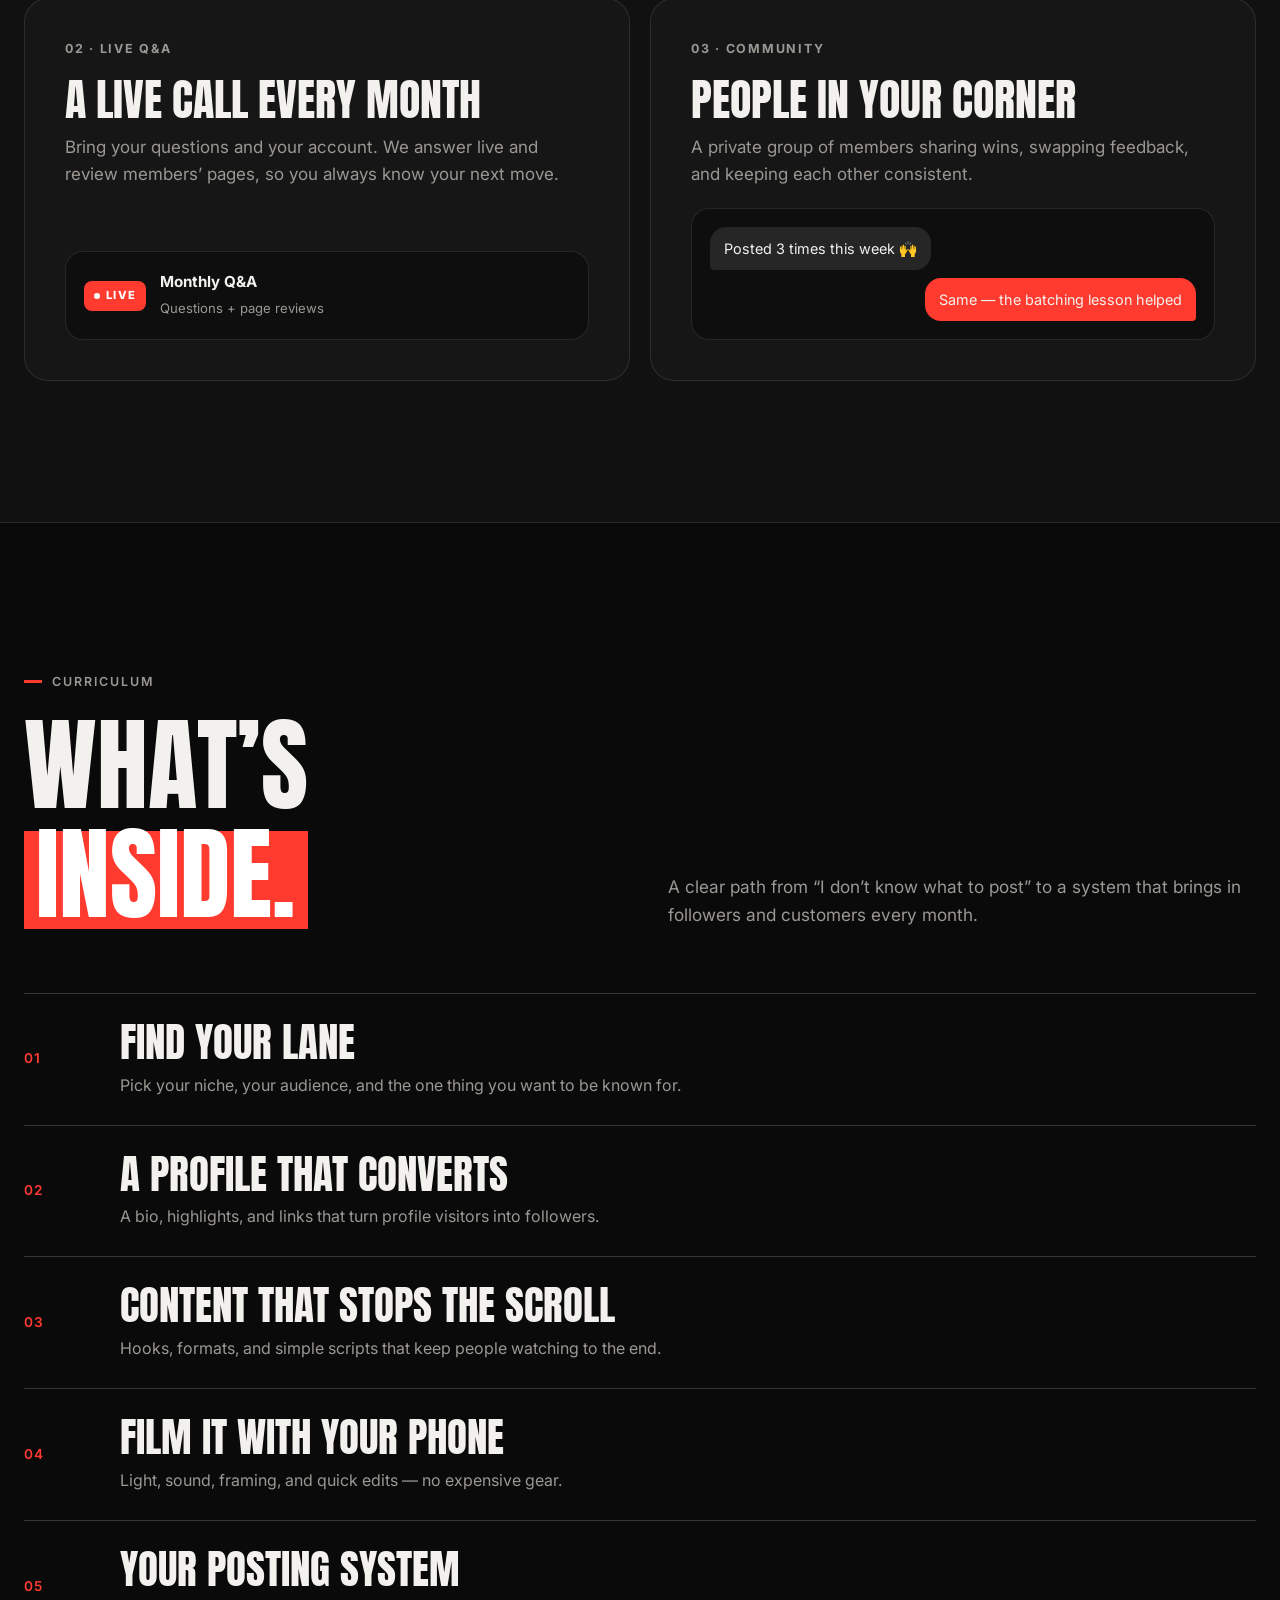
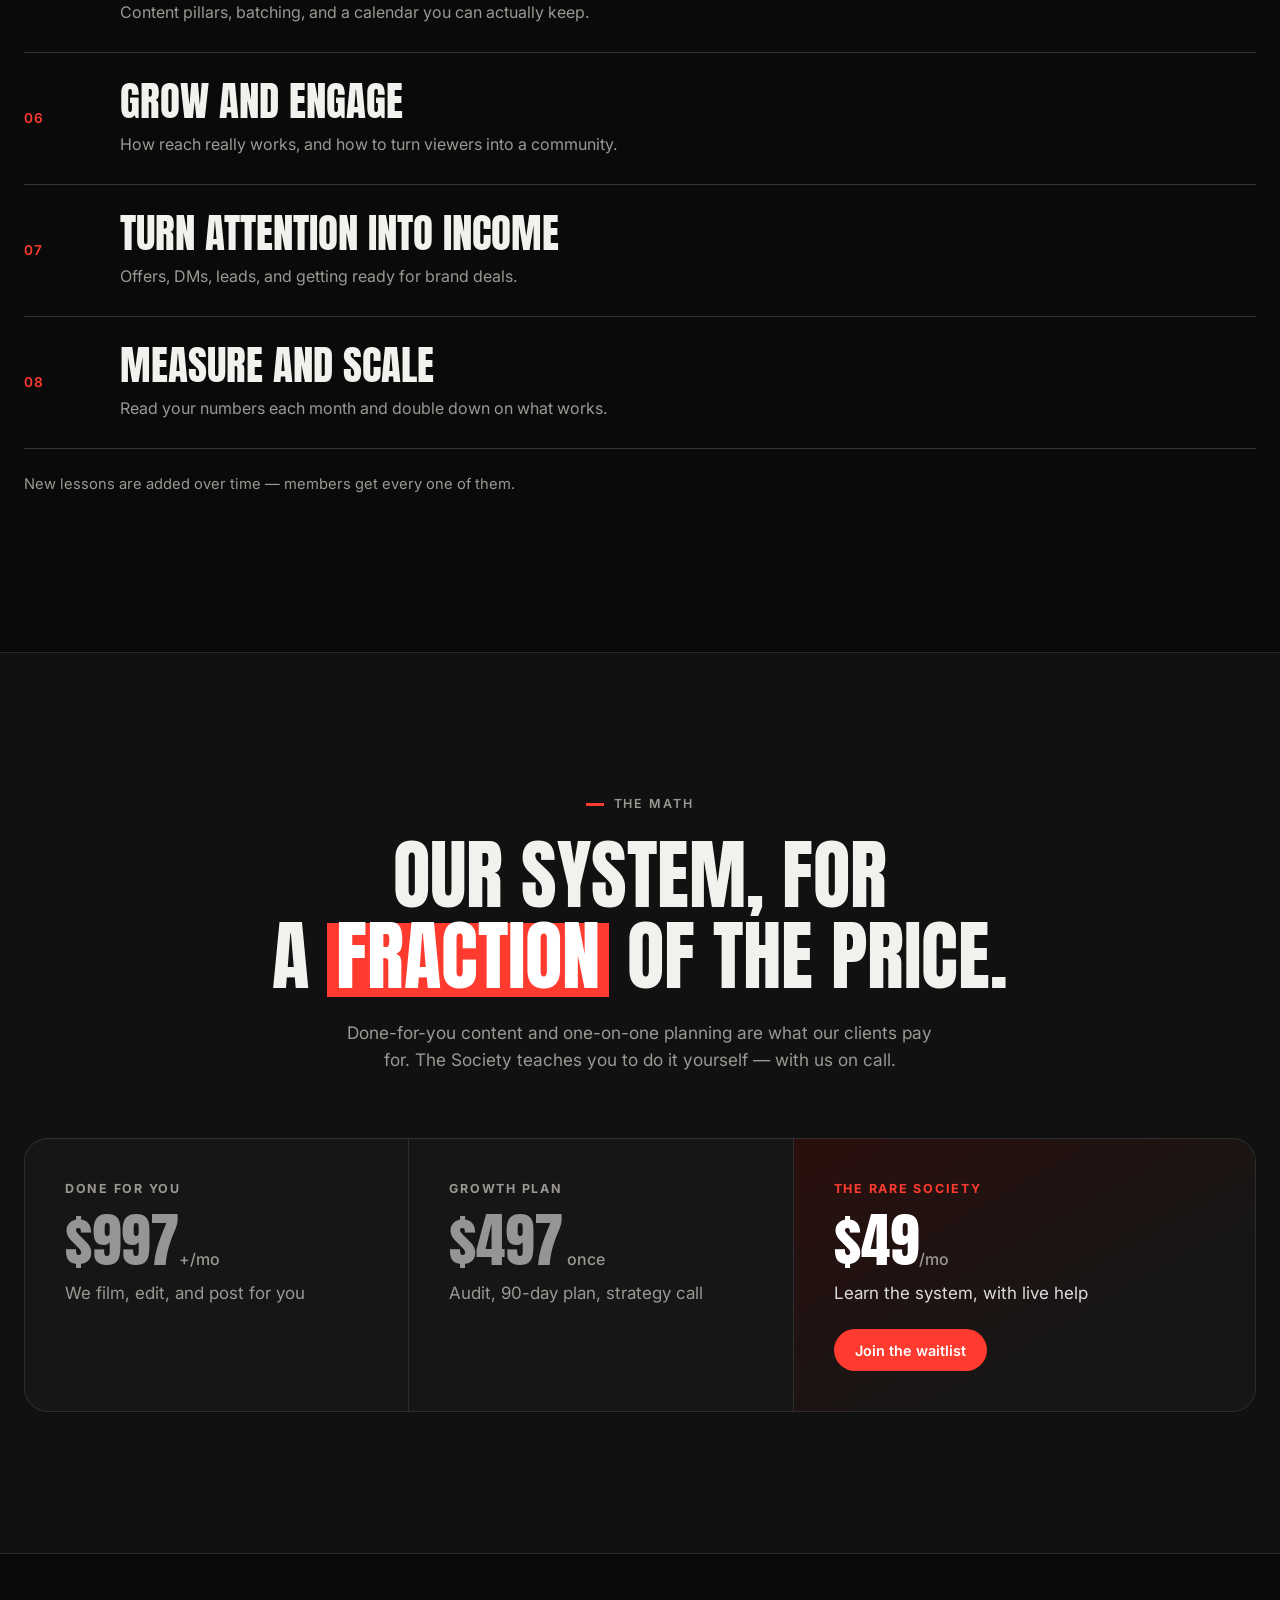
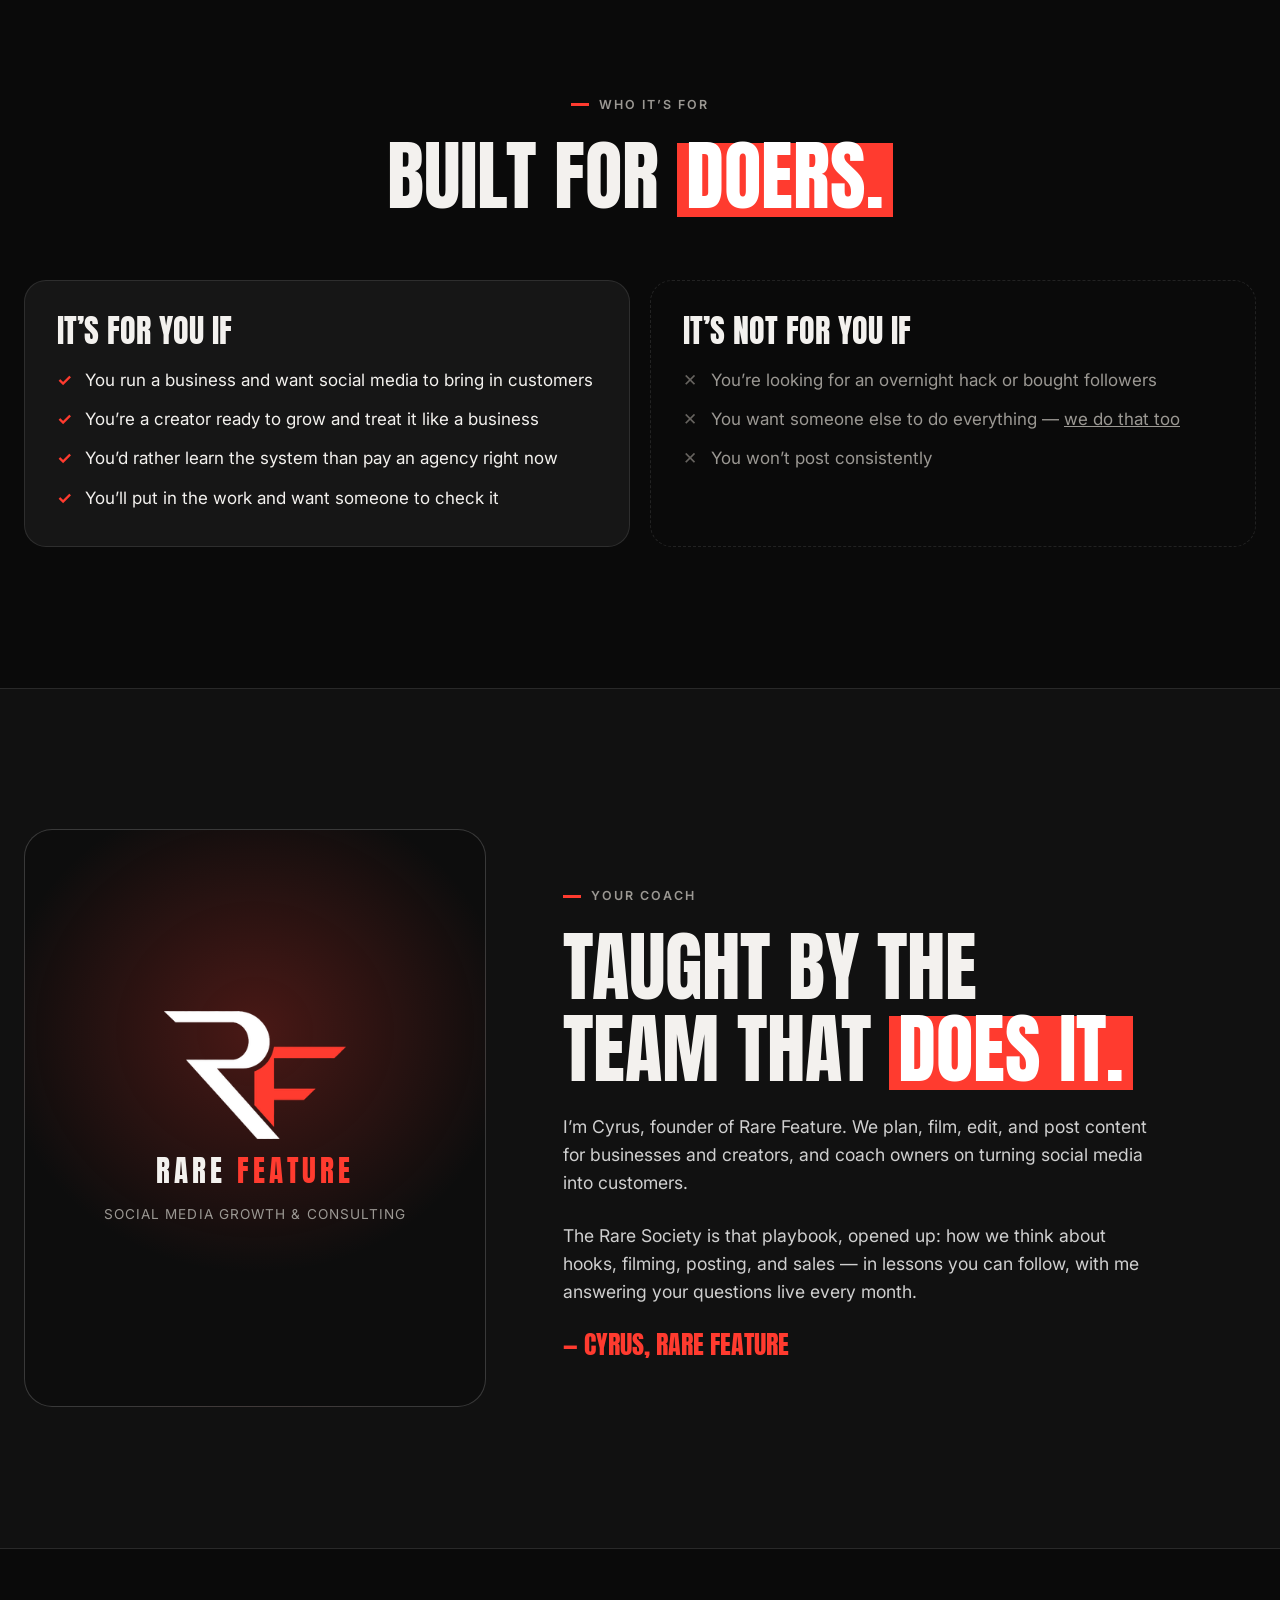
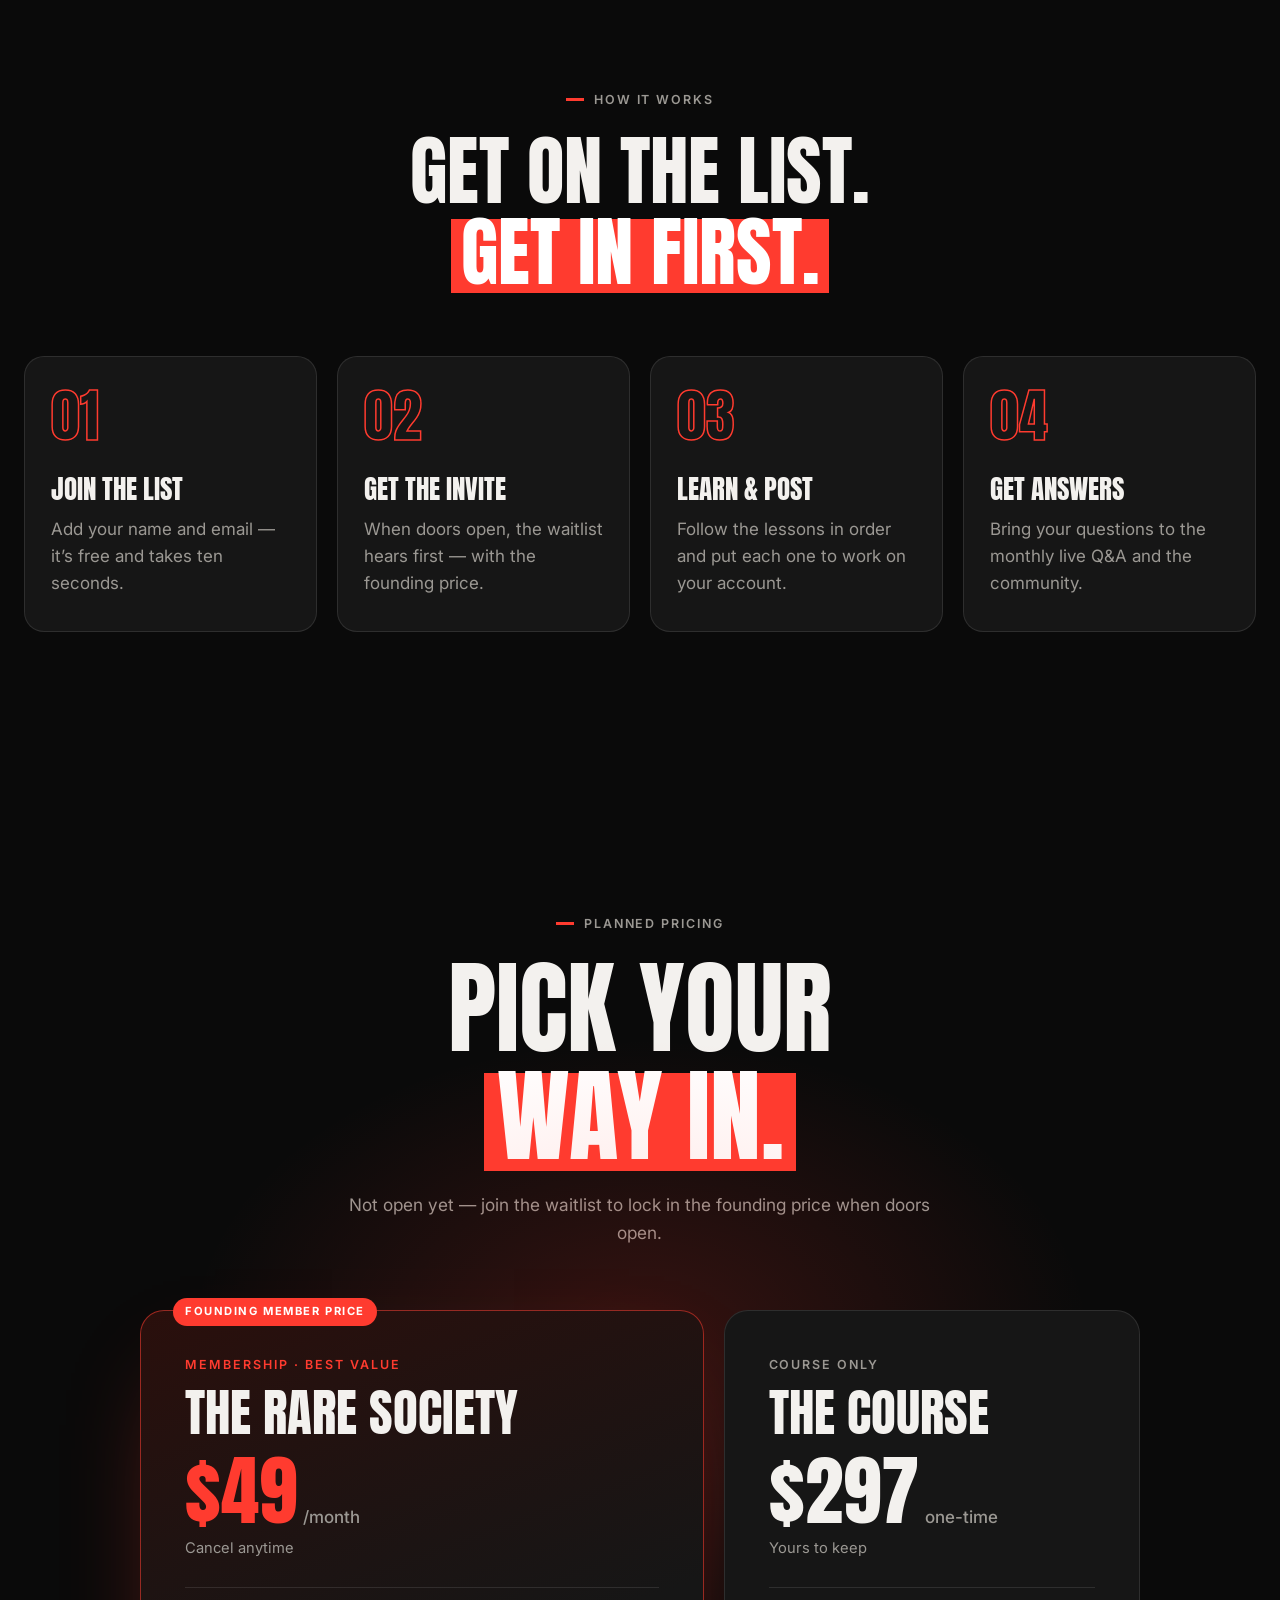
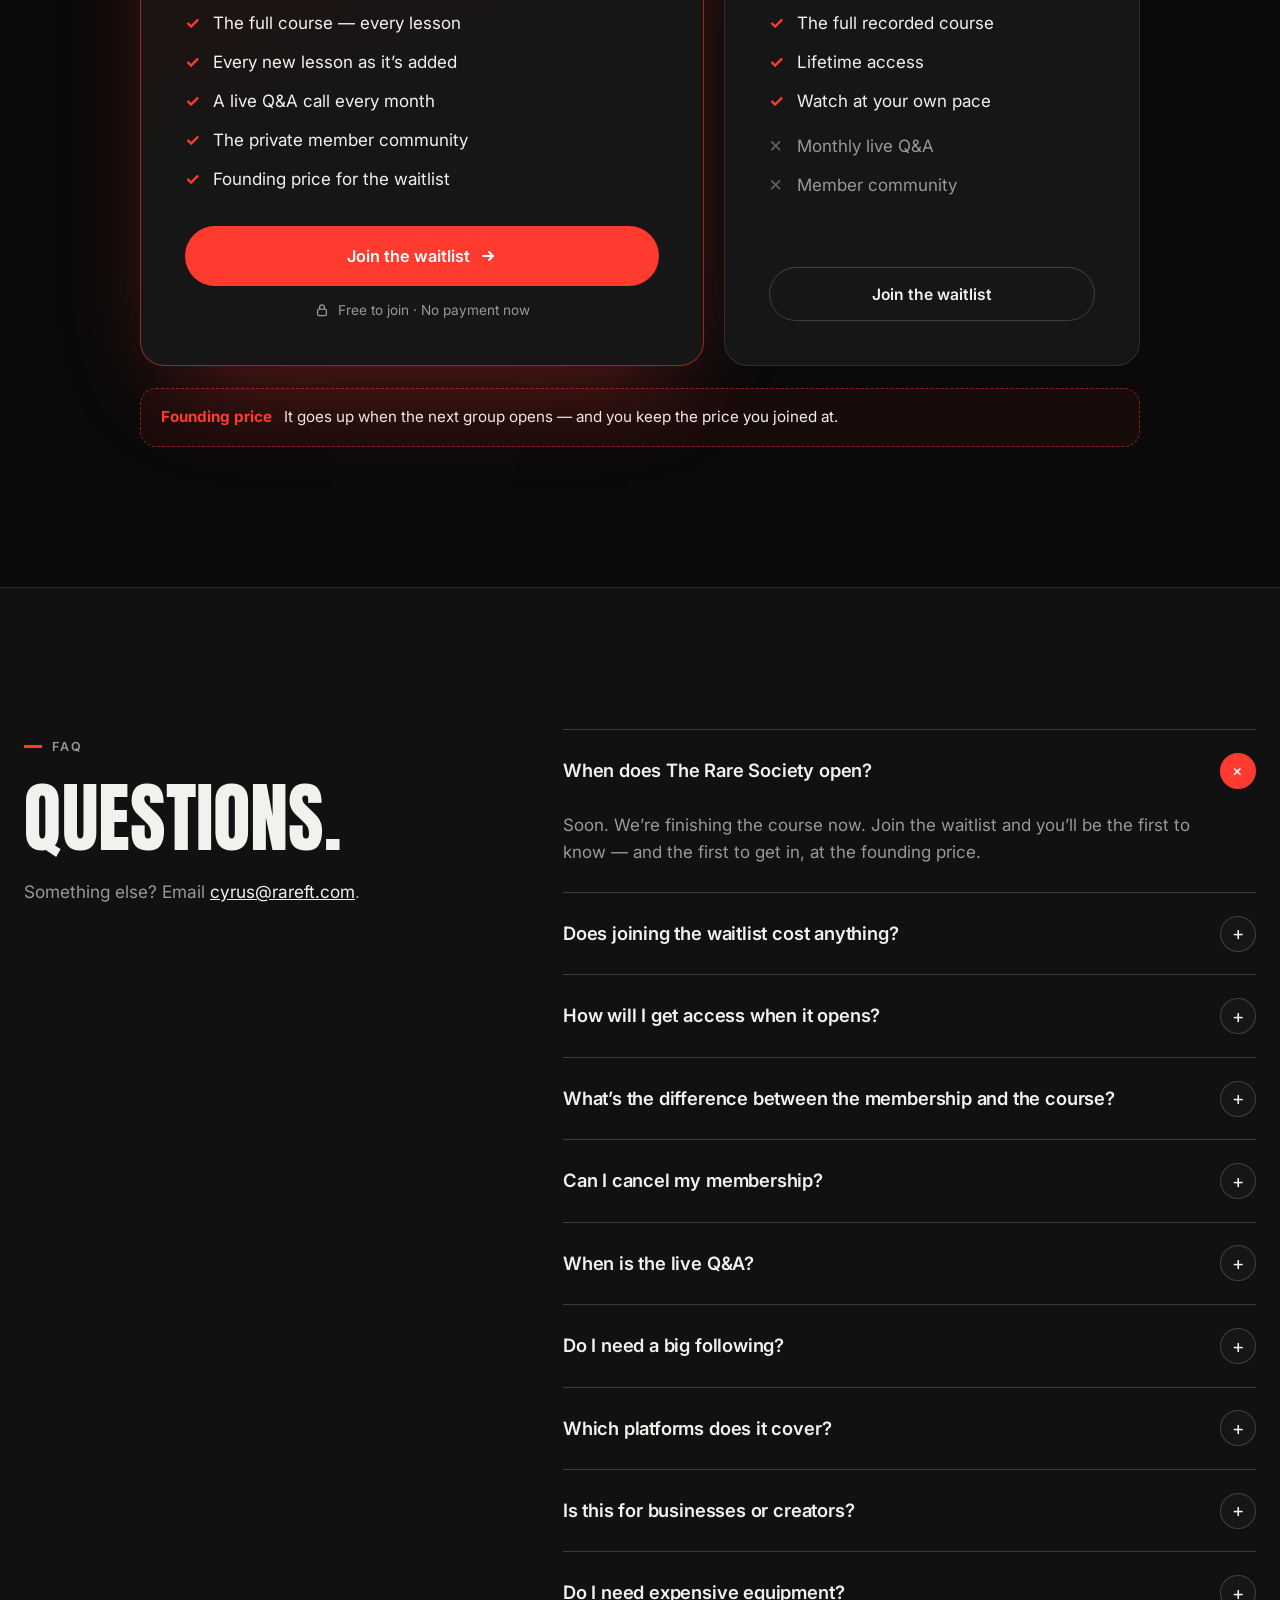
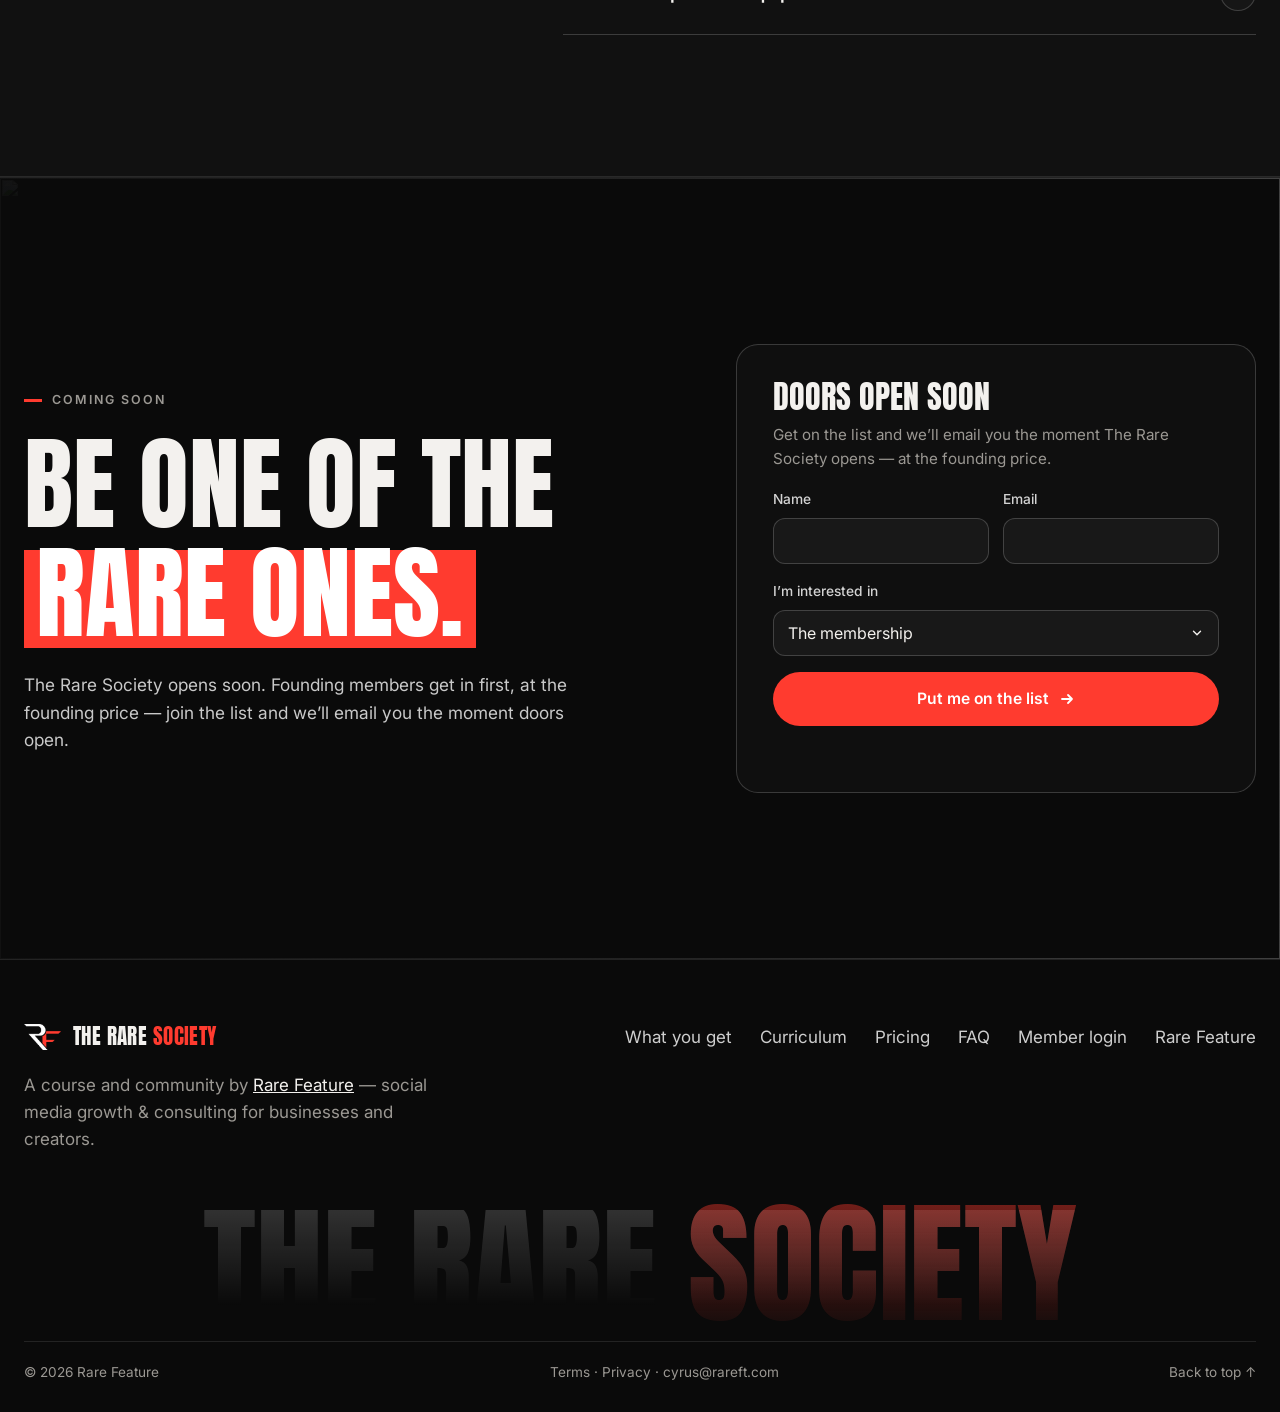
==== commit 9a7774ff: "Coming soon: every button joins the waitlist, checkout closed, copy and FAQ updated Co-Authored-By: " ====
--- a/index.html
+++ b/index.html
@@ -3,13 +3,13 @@
 <head>
   <meta charset="utf-8">
   <meta name="viewport" content="width=device-width, initial-scale=1">
-  <title>The Rare Society — Social media course &amp; community by Rare Feature</title>
-  <meta name="description" content="The Rare Society by Rare Feature: a step-by-step social media growth course, a monthly live Q&amp;A, and a private community. $49/month, cancel anytime.">
+  <title>The Rare Society — Coming soon from Rare Feature</title>
+  <meta name="description" content="The Rare Society by Rare Feature: a step-by-step social media growth course, a monthly live Q&amp;A, and a private community. Coming soon — join the waitlist for the founding price.">
   <link rel="canonical" href="https://society.rarefeature.com/">
   <meta property="og:type" content="website">
   <meta property="og:site_name" content="The Rare Society">
   <meta property="og:title" content="The Rare Society — by Rare Feature">
-  <meta property="og:description" content="A step-by-step social media course, a monthly live Q&amp;A, and a private community. $49/month.">
+  <meta property="og:description" content="A step-by-step social media course, a monthly live Q&amp;A, and a private community. Coming soon — join the waitlist.">
   <meta property="og:url" content="https://society.rarefeature.com/">
   <meta property="og:image" content="https://society.rarefeature.com/assets/og.png">
   <meta name="twitter:card" content="summary_large_image">
@@ -21,12 +21,12 @@
   <link rel="preconnect" href="https://fonts.gstatic.com" crossorigin>
   <link href="https://fonts.googleapis.com/css2?family=Anton&family=Inter:wght@400;500;600;700;800&display=swap" rel="stylesheet">
   <link rel="stylesheet" href="/society.css?v=4">
-  <link rel="stylesheet" href="/sales.css?v=3">
+  <link rel="stylesheet" href="/sales.css?v=5">
 </head>
 <body class="sales">
   <a class="skip" href="#main">Skip to content</a>
 
-  <a class="topbar" href="#pricing" data-founding hidden><span class="topbar__dot"></span><b>Founding member pricing is open</b><span class="topbar__sep">·</span><span class="topbar__more">Join for $<span data-price="membership">49</span>/mo and keep that price</span><span class="topbar__go">→</span></a>
+  <a class="topbar" href="#waitlist" data-founding hidden><span class="topbar__dot"></span><b>Coming soon</b><span class="topbar__sep">·</span><span class="topbar__more">Join the waitlist to get in first at the founding price</span><span class="topbar__go">→</span></a>
 
   <header class="nav" id="top">
     <div class="wrap nav__inner">
@@ -39,7 +39,7 @@
         <a href="#faq">FAQ</a>
       </nav>
       <a href="/login" class="nav__login" data-demo-link>Member login</a>
-      <a href="#pricing" class="btn btn--red btn--sm nav__cta">Join now</a>
+      <a href="#waitlist" class="btn btn--red btn--sm nav__cta">Join the waitlist</a>
       <button class="nav__toggle" aria-label="Open menu" aria-expanded="false" aria-controls="mobile-menu"><span></span><span></span></button>
     </div>
     <div class="mobile-menu" id="mobile-menu" hidden>
@@ -49,7 +49,7 @@
       <a href="#pricing">Pricing</a>
       <a href="#faq">FAQ</a>
       <a href="/login" data-demo-link>Member login</a>
-      <a href="#pricing" class="btn btn--red">Join The Rare Society</a>
+      <a href="#waitlist" class="btn btn--red">Join the waitlist</a>
     </div>
   </header>
 
@@ -59,17 +59,17 @@
       <div class="shero__bg" aria-hidden="true"></div>
       <div class="wrap shero__grid">
         <div class="shero__copy">
-          <p class="eyebrow"><span>By Rare Feature</span> Course + live coaching + community</p>
+          <p class="eyebrow"><span>Coming soon</span> Course + live coaching + community · By Rare Feature</p>
           <h1 class="shero__title">Grow on social <em>like it’s your job.</em></h1>
-          <p class="shero__lede">The Rare Society teaches you the system we use to grow accounts for businesses and creators — step by step, with live answers every month and a community that keeps you posting.</p>
+          <p class="shero__lede">The Rare Society will teach you the system we use to grow accounts for businesses and creators — step by step, with live answers every month and a community that keeps you posting.</p>
           <div class="shero__cta">
-            <a href="#pricing" class="btn btn--red btn--lg" data-buy="membership"><span>Join The Rare Society</span> <svg viewBox="0 0 16 16" aria-hidden="true"><path d="M3 8h10M9 4l4 4-4 4"/></svg></a>
-            <p class="shero__price"><b>$<span data-price="membership">49</span></b>/month<small>Cancel anytime</small></p>
+            <a href="#waitlist" class="btn btn--red btn--lg" data-buy="membership"><span>Join the waitlist</span> <svg viewBox="0 0 16 16" aria-hidden="true"><path d="M3 8h10M9 4l4 4-4 4"/></svg></a>
+            <p class="shero__price"><b>Doors open soon</b><small>Founding price for the waitlist</small></p>
           </div>
           <ul class="trust">
-            <li><svg viewBox="0 0 20 20" aria-hidden="true"><path d="M5 10.5l3 3 7-7"/></svg>Instant access</li>
-            <li><svg viewBox="0 0 20 20" aria-hidden="true"><path d="M5 10.5l3 3 7-7"/></svg>New lessons added</li>
-            <li><svg viewBox="0 0 20 20" aria-hidden="true"><path d="M5 10.5l3 3 7-7"/></svg>Secure checkout</li>
+            <li><svg viewBox="0 0 20 20" aria-hidden="true"><path d="M5 10.5l3 3 7-7"/></svg>Free to join the list</li>
+            <li><svg viewBox="0 0 20 20" aria-hidden="true"><path d="M5 10.5l3 3 7-7"/></svg>First access when doors open</li>
+            <li><svg viewBox="0 0 20 20" aria-hidden="true"><path d="M5 10.5l3 3 7-7"/></svg>Founding member price</li>
           </ul>
         </div>
 
@@ -197,7 +197,7 @@
         <div class="value reveal">
           <div class="value__col"><p class="value__k">Done for you</p><p class="value__p">$997<small>+/mo</small></p><p>We film, edit, and post for you</p></div>
           <div class="value__col"><p class="value__k">Growth Plan</p><p class="value__p">$497<small> once</small></p><p>Audit, 90-day plan, strategy call</p></div>
-          <div class="value__col value__col--hot"><p class="value__k">The Rare Society</p><p class="value__p">$<span data-price="membership">49</span><small>/mo</small></p><p>Learn the system, with live help</p><a href="#pricing" class="btn btn--red btn--sm" data-buy="membership">Join now</a></div>
+          <div class="value__col value__col--hot"><p class="value__k">The Rare Society</p><p class="value__p">$<span data-price="membership">49</span><small>/mo</small></p><p>Learn the system, with live help</p><a href="#waitlist" class="btn btn--red btn--sm" data-buy="membership">Join the waitlist</a></div>
         </div>
       </div>
     </section>
@@ -254,11 +254,11 @@
       <div class="wrap">
         <div class="head head--center">
           <p class="label">How it works</p>
-          <h2 class="display display--md">Join today.<br><em>Start today.</em></h2>
+          <h2 class="display display--md">Get on the list.<br><em>Get in first.</em></h2>
         </div>
         <ol class="steps">
-          <li class="step reveal"><b>01</b><h3>Join</h3><p>Check out securely with Stripe in about a minute.</p></li>
-          <li class="step reveal"><b>02</b><h3>Sign in</h3><p>Sign in with your email — no password. Every lesson unlocks right away.</p></li>
+          <li class="step reveal"><b>01</b><h3>Join the list</h3><p>Add your name and email — it’s free and takes ten seconds.</p></li>
+          <li class="step reveal"><b>02</b><h3>Get the invite</h3><p>When doors open, the waitlist hears first — with the founding price.</p></li>
           <li class="step reveal"><b>03</b><h3>Learn &amp; post</h3><p>Follow the lessons in order and put each one to work on your account.</p></li>
           <li class="step reveal"><b>04</b><h3>Get answers</h3><p>Bring your questions to the monthly live Q&amp;A and the community.</p></li>
         </ol>
@@ -270,8 +270,9 @@
       <div class="pricing__glow" aria-hidden="true"></div>
       <div class="wrap">
         <div class="head head--center">
-          <p class="label">Pricing</p>
+          <p class="label">Planned pricing</p>
           <h2 class="display">Pick your<br><em>way in.</em></h2>
+          <p class="sub" style="margin:20px auto 0;text-align:center">Not open yet — join the waitlist to lock in the founding price when doors open.</p>
         </div>
         <div class="prices">
           <article class="price-card price-card--hot reveal">
@@ -285,10 +286,10 @@
               <li>Every new lesson as it’s added</li>
               <li>A live Q&amp;A call every month</li>
               <li>The private member community</li>
-              <li>Instant access after checkout</li>
+              <li>Founding price for the waitlist</li>
             </ul>
-            <a href="#waitlist" class="btn btn--red btn--block btn--lg" data-buy="membership"><span>Join The Rare Society</span> <svg viewBox="0 0 16 16" aria-hidden="true"><path d="M3 8h10M9 4l4 4-4 4"/></svg></a>
-            <p class="price-card__fine"><svg viewBox="0 0 20 20" aria-hidden="true"><rect x="4.5" y="9" width="11" height="8" rx="2"/><path d="M7 9V6.5a3 3 0 016 0V9"/></svg>Secure checkout by Stripe</p>
+            <a href="#waitlist" class="btn btn--red btn--block btn--lg" data-buy="membership"><span>Join the waitlist</span> <svg viewBox="0 0 16 16" aria-hidden="true"><path d="M3 8h10M9 4l4 4-4 4"/></svg></a>
+            <p class="price-card__fine"><svg viewBox="0 0 20 20" aria-hidden="true"><rect x="4.5" y="9" width="11" height="8" rx="2"/><path d="M7 9V6.5a3 3 0 016 0V9"/></svg>Free to join · No payment now</p>
           </article>
           <article class="price-card reveal">
             <p class="price-card__k">Course only</p>
@@ -304,7 +305,7 @@
               <li>Monthly live Q&amp;A</li>
               <li>Member community</li>
             </ul>
-            <a href="#waitlist" class="btn btn--line btn--block" data-buy="course">Buy the course</a>
+            <a href="#waitlist" class="btn btn--line btn--block" data-buy="course">Join the waitlist</a>
             <a href="#waitlist" class="btn btn--ghost btn--block" data-buy="course-plan" hidden></a>
           </article>
         </div>
@@ -321,7 +322,9 @@
           <p class="sub" style="margin-top:20px">Something else? Email <a href="mailto:cyrus@rareft.com" style="color:var(--text)">cyrus@rareft.com</a>.</p>
         </div>
         <div class="faq__list">
-          <details><summary>How do I get access after I join?</summary><p>Right after checkout, go to the member login and sign in with the email you used to pay. We email you a one-time sign-in link — no password — and every lesson is unlocked.</p></details>
+          <details open><summary>When does The Rare Society open?</summary><p>Soon. We’re finishing the course now. Join the waitlist and you’ll be the first to know — and the first to get in, at the founding price.</p></details>
+          <details><summary>Does joining the waitlist cost anything?</summary><p>No. It’s free, there’s no payment now, and you can unsubscribe anytime.</p></details>
+          <details><summary>How will I get access when it opens?</summary><p>After you join, you sign in with your email — we send a one-time sign-in link, no password — and every lesson is unlocked.</p></details>
           <details><summary>What’s the difference between the membership and the course?</summary><p>The course is the recorded lessons, yours to keep for a one-time price. The membership includes the same course plus the monthly live Q&amp;A, the private community, and every new lesson we add — for as long as you’re a member.</p></details>
           <details><summary>Can I cancel my membership?</summary><p>Yes, anytime. Request it from your account page or email us, and it won’t renew. You keep access until the end of the month you paid for.</p></details>
           <details><summary>When is the live Q&amp;A?</summary><p>Once a month. The date, time, and join link are posted in your member area ahead of each session.</p></details>
@@ -338,11 +341,11 @@
       <div class="cta__media" aria-hidden="true"><img src="https://images.unsplash.com/photo-1605501492805-f5699f0718d5?auto=format&fit=crop&w=2000&q=65" alt="" loading="lazy"></div>
       <div class="wrap cta__grid">
         <div>
-          <p class="label">Join us</p>
+          <p class="label">Coming soon</p>
           <h2 class="display">Be one of the<br><em>rare ones.</em></h2>
           <p class="sub" id="cta-sub">Most people never post consistently. Members do — with a plan, real feedback, and people in their corner.</p>
           <div class="cta__actions" id="cta-buy">
-            <a href="#pricing" class="btn btn--red btn--lg" data-buy="membership"><span>Join for $<span data-price="membership">49</span>/mo</span> <svg viewBox="0 0 16 16" aria-hidden="true"><path d="M3 8h10M9 4l4 4-4 4"/></svg></a>
+            <a href="#waitlist" class="btn btn--red btn--lg" data-buy="membership"><span>Join the waitlist</span> <svg viewBox="0 0 16 16" aria-hidden="true"><path d="M3 8h10M9 4l4 4-4 4"/></svg></a>
             <a href="#pricing" class="btn btn--glass">Compare options</a>
           </div>
         </div>
@@ -389,13 +392,13 @@
 
   <!-- Mobile buy bar -->
   <div class="buybar" id="buybar">
-    <div><b>The Rare Society</b><small>$<span data-price="membership">49</span>/mo · cancel anytime</small></div>
-    <a href="#pricing" class="btn btn--red btn--sm" data-buy="membership">Join now</a>
+    <div><b>The Rare Society</b><small>Coming soon · founding price</small></div>
+    <a href="#waitlist" class="btn btn--red btn--sm" data-buy="membership">Join the waitlist</a>
   </div>
 
   <script src="https://cdn.jsdelivr.net/npm/@supabase/supabase-js@2"></script>
-  <script src="/config.js?v=2"></script>
+  <script src="/config.js?v=4"></script>
   <script src="/core.js?v=2"></script>
-  <script src="/home.js?v=2"></script>
+  <script src="/home.js?v=4"></script>
 </body>
 </html>
--- a/sales.css
+++ b/sales.css
@@ -234,3 +234,34 @@
 .sales .head { margin-bottom: clamp(40px, 5vw, 64px); }
 /* Marker sits behind the capitals only, so it never covers the line above */
 .display em, .shero__title em, .turn em { background: linear-gradient(transparent 22%, var(--red) 22%, var(--red) 86%, transparent 86%); padding: 0 .12em; }
+
+
+/* ===== Checkout page ===== */
+.co__login { margin-left: auto; text-decoration: none; font-size: .92rem; font-weight: 500; color: rgba(255,255,255,.75); }
+.co__login:hover { color: #fff; }
+main.co { display: block; padding: clamp(48px, 7vw, 96px) 0 clamp(72px, 9vw, 120px); min-height: calc(100svh - 76px); background: radial-gradient(60% 50% at 100% 0%, rgba(255,59,47,.14), transparent 60%); }
+.co__grid { display: grid; grid-template-columns: .9fr 1.1fr; gap: clamp(32px, 5vw, 72px); align-items: start; }
+.co__sum { position: sticky; top: 110px; }
+.co__back { display: inline-block; margin-bottom: 26px; color: var(--muted); text-decoration: none; font-size: .9rem; }
+.co__back:hover { color: #fff; }
+.co__title { font: 400 clamp(3rem, 5.6vw, 5rem)/.95 var(--display); text-transform: uppercase; margin: 0 0 14px; }
+.co__price { margin: 0 0 18px; color: var(--muted); font-size: 1.05rem; }
+.co__price b { font: 400 clamp(2.6rem, 4vw, 3.4rem)/1 var(--display); color: #fff; background: linear-gradient(transparent 22%, var(--red) 22%, var(--red) 86%, transparent 86%); padding: 0 .12em; margin-right: 6px; }
+.co__desc { color: rgba(255,255,255,.82); font-size: 1.05rem; max-width: 30em; }
+.co__list { margin: 24px 0; padding-top: 22px; border-top: 1px solid var(--line); }
+.co__terms { margin: 0 0 26px; padding: 14px 16px; border-radius: 14px; background: rgba(255,255,255,.04); border: 1px solid var(--line); color: rgba(255,255,255,.8); font-size: .92rem; }
+.co__trust { list-style: none; margin: 0; padding: 0; display: grid; gap: 12px; }
+.co__trust li { display: flex; align-items: center; gap: 10px; color: var(--muted); font-size: .92rem; }
+.co__trust svg { width: 18px; height: 18px; flex: none; fill: none; stroke: var(--red); stroke-width: 1.7; stroke-linecap: round; stroke-linejoin: round; }
+.co__trust a { color: #fff; text-decoration-color: var(--red); text-underline-offset: 3px; }
+.co__stripe { min-height: 420px; border-radius: 22px; background: #fff; color: #111; padding: 8px; box-shadow: 0 40px 100px -40px rgba(0,0,0,.9), 0 30px 90px -40px rgba(255,59,47,.35); overflow: hidden; }
+.co__stripe.is-live { padding: 0; }
+.co__loading { display: grid; place-items: center; min-height: 400px; margin: 0; color: #666; }
+.co__fallback { display: grid; gap: 18px; padding: clamp(24px, 4vw, 40px); }
+.co__fallback p { margin: 0; color: #333; font-size: 1.05rem; }
+.co__fallback a:not(.btn) { color: #111; }
+.co__fine { margin: 16px 4px 0; font-size: .82rem; color: var(--muted); }
+.co__fine a { color: #fff; }
+@media (max-width: 900px) { .co__grid { grid-template-columns: 1fr; } .co__sum { position: static; } }
+
+.co__back { display: table; }
